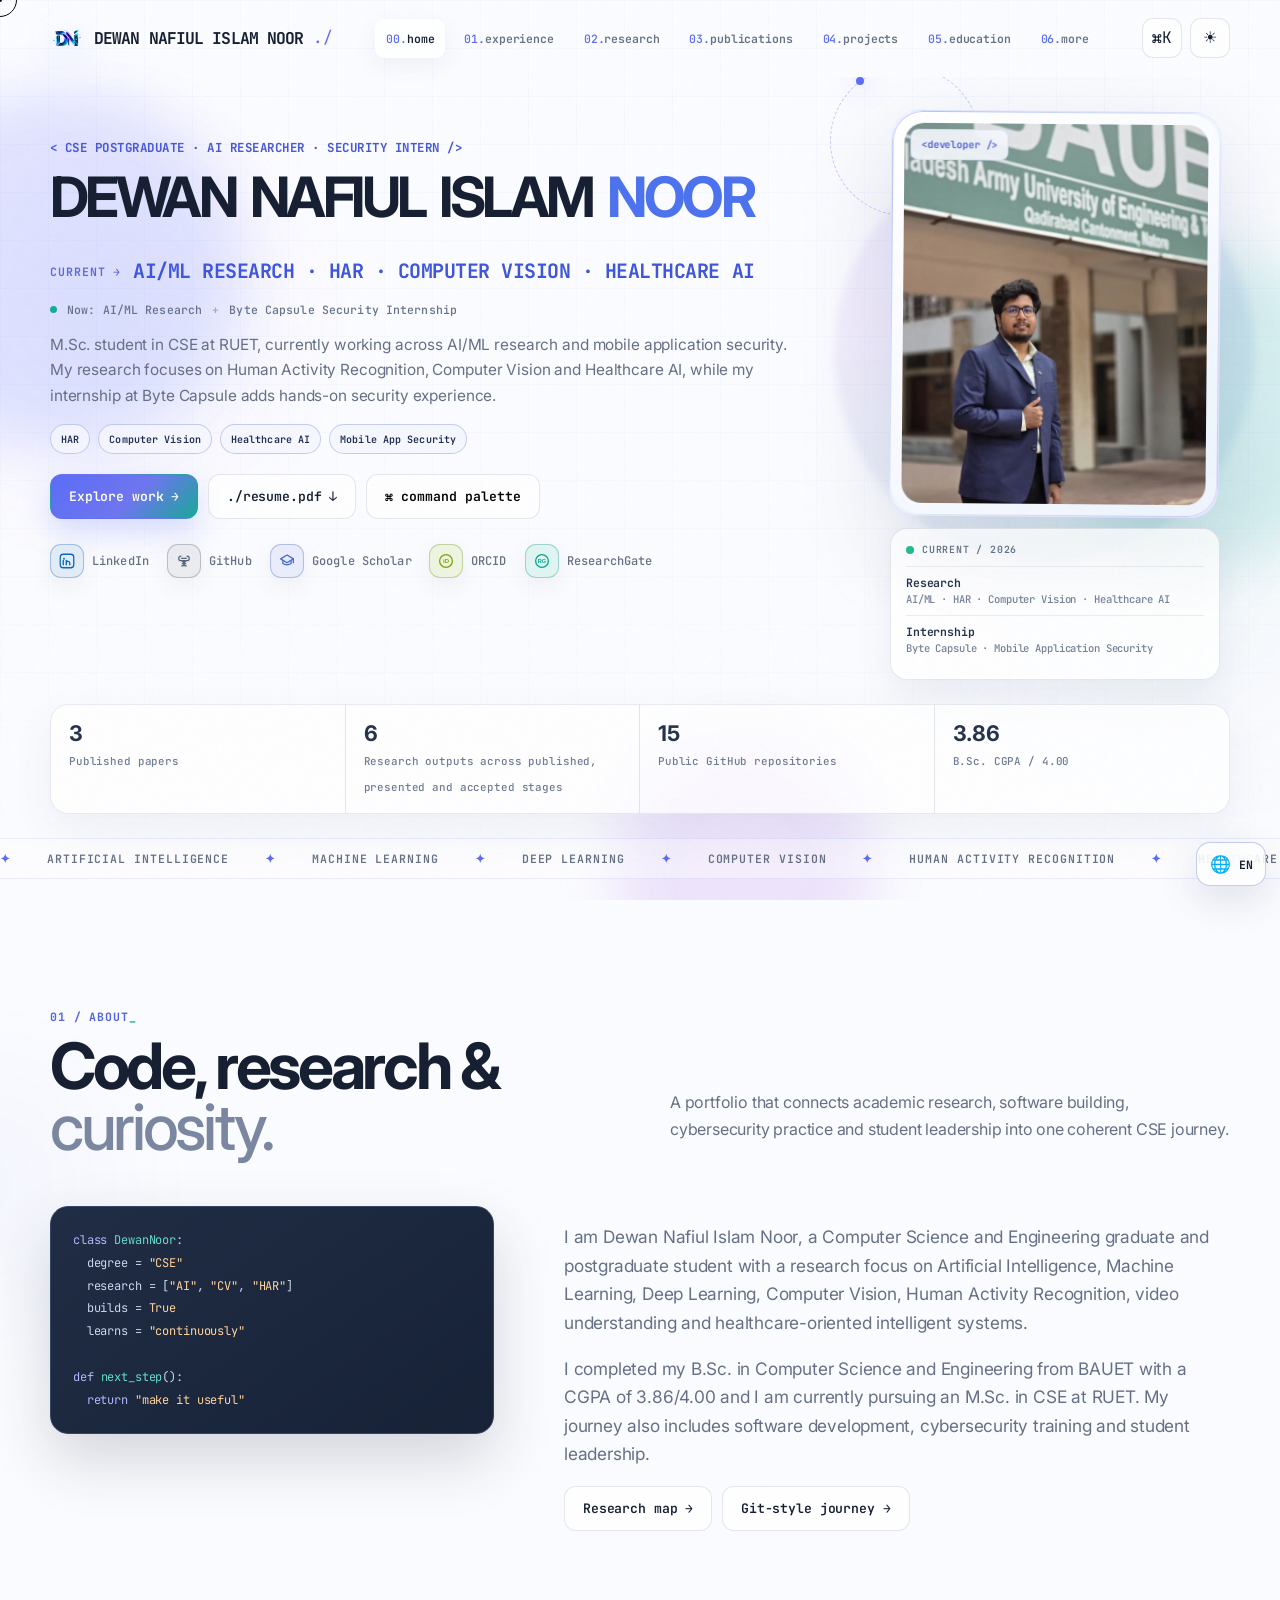
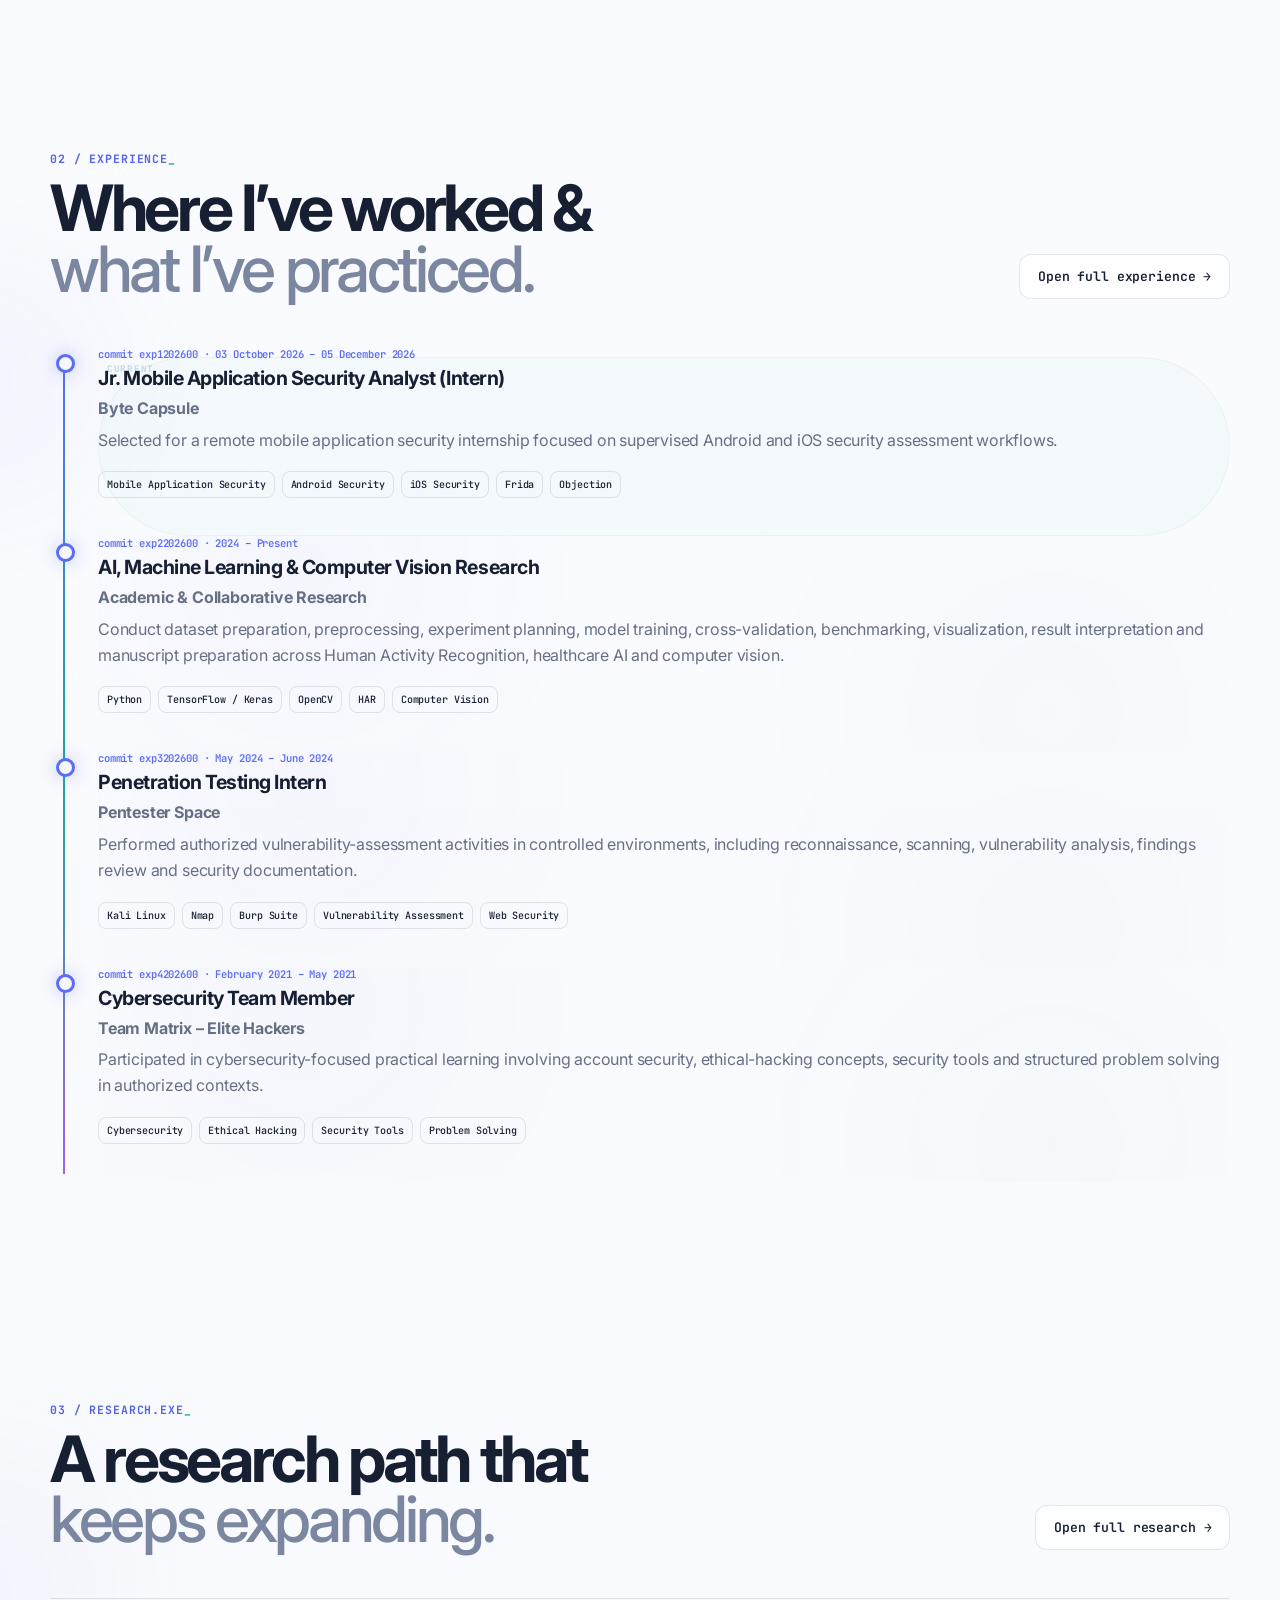
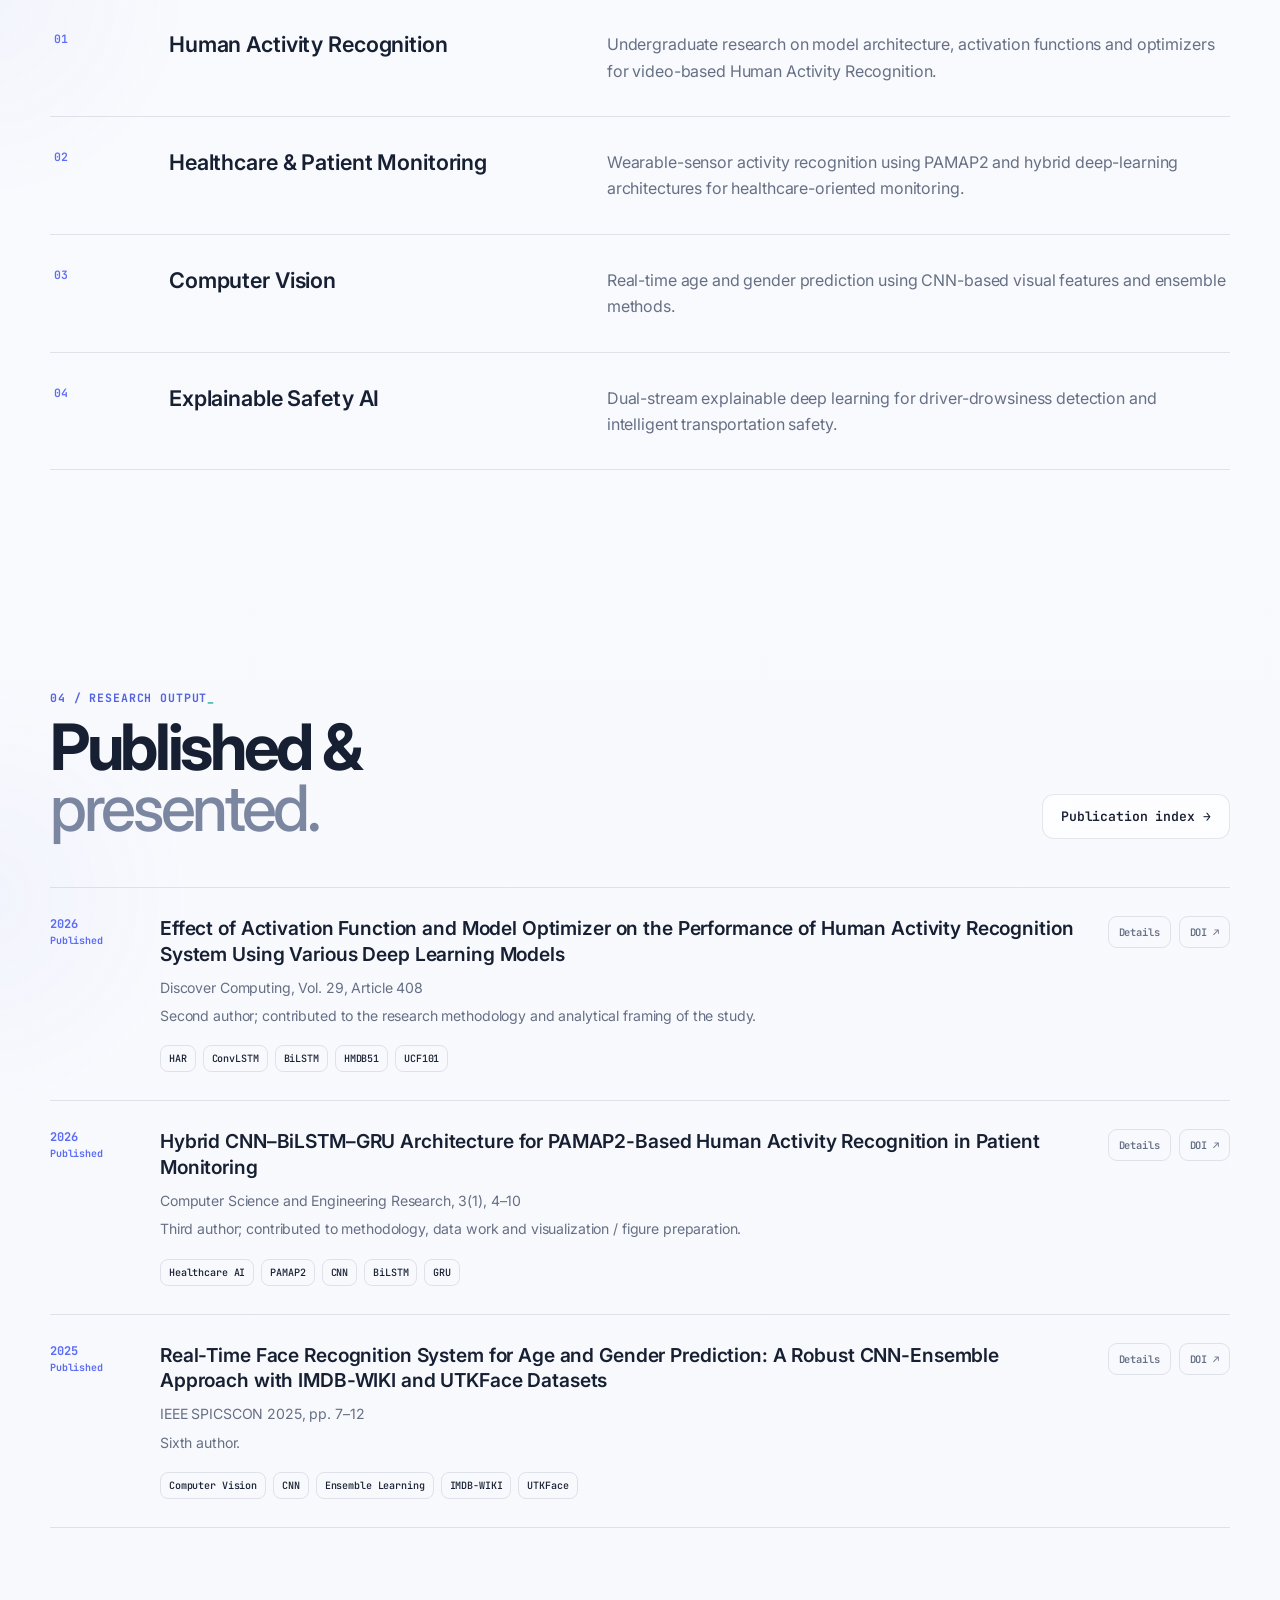
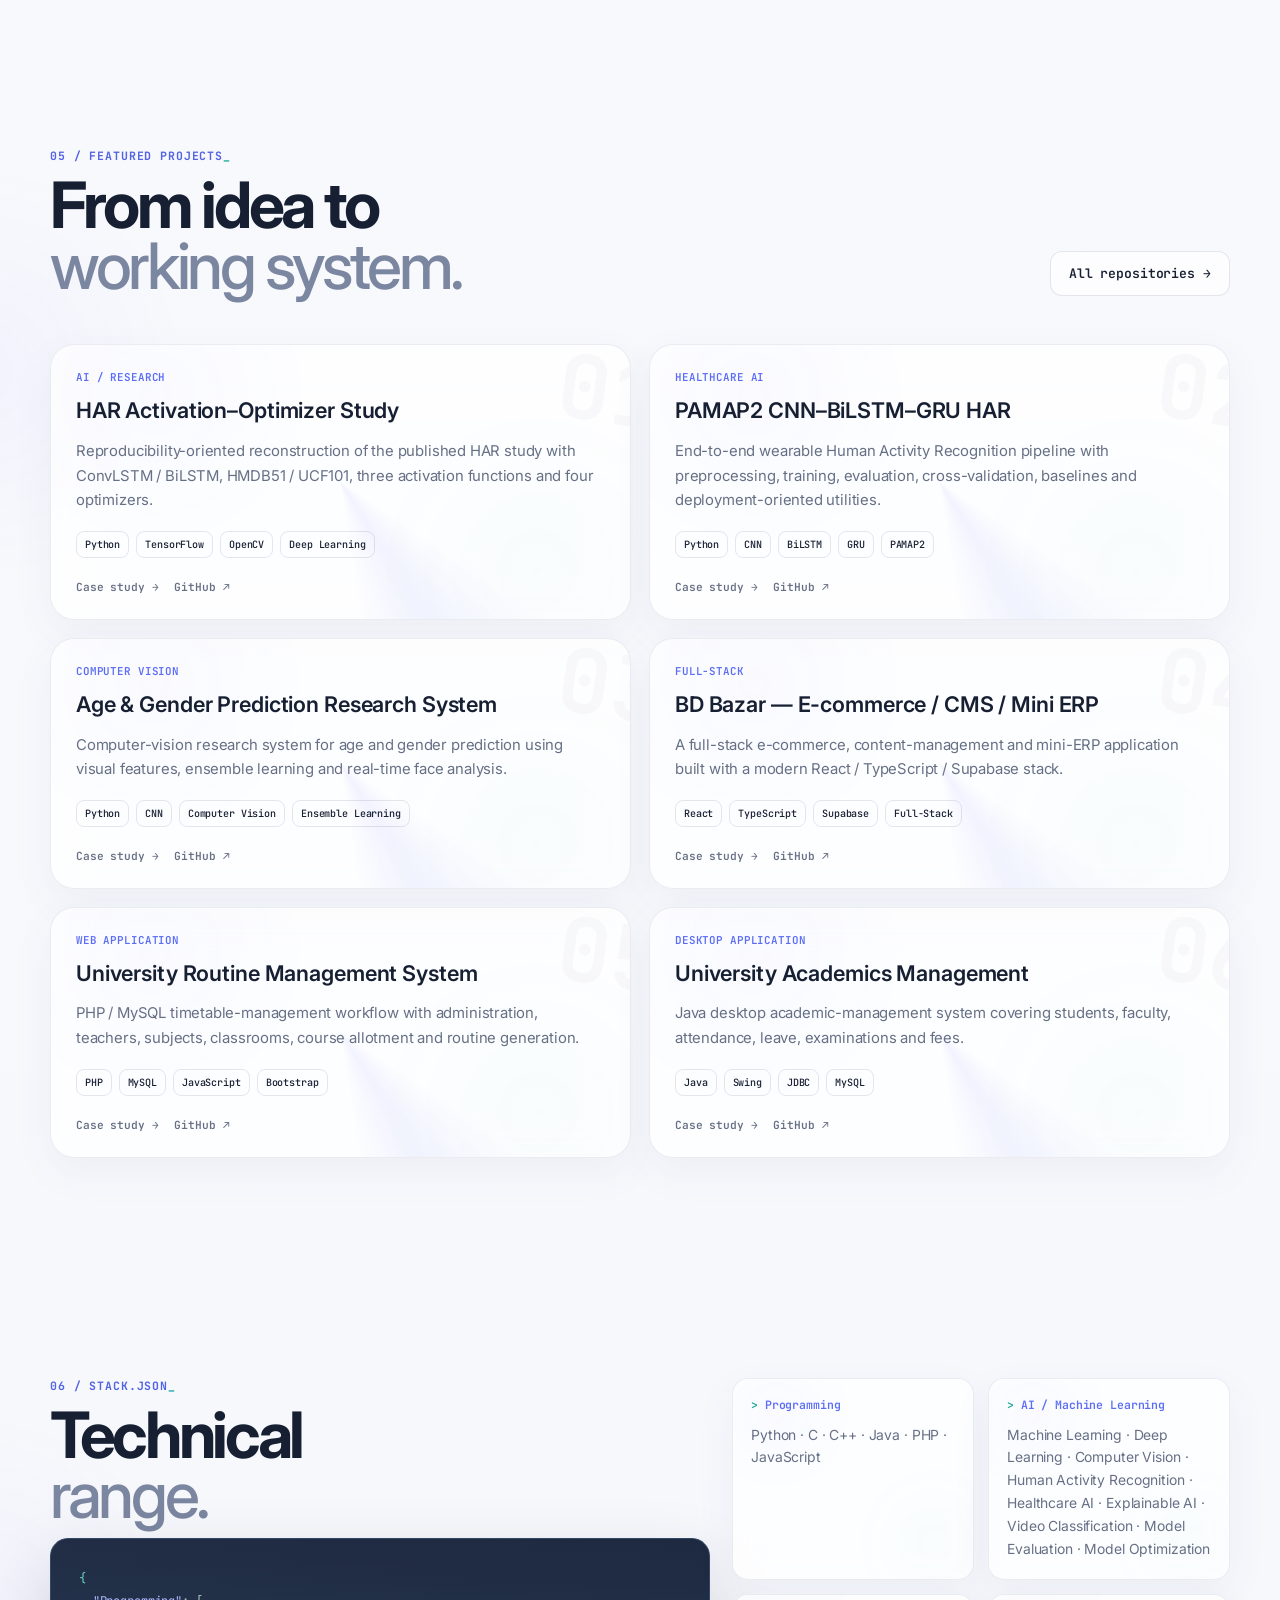
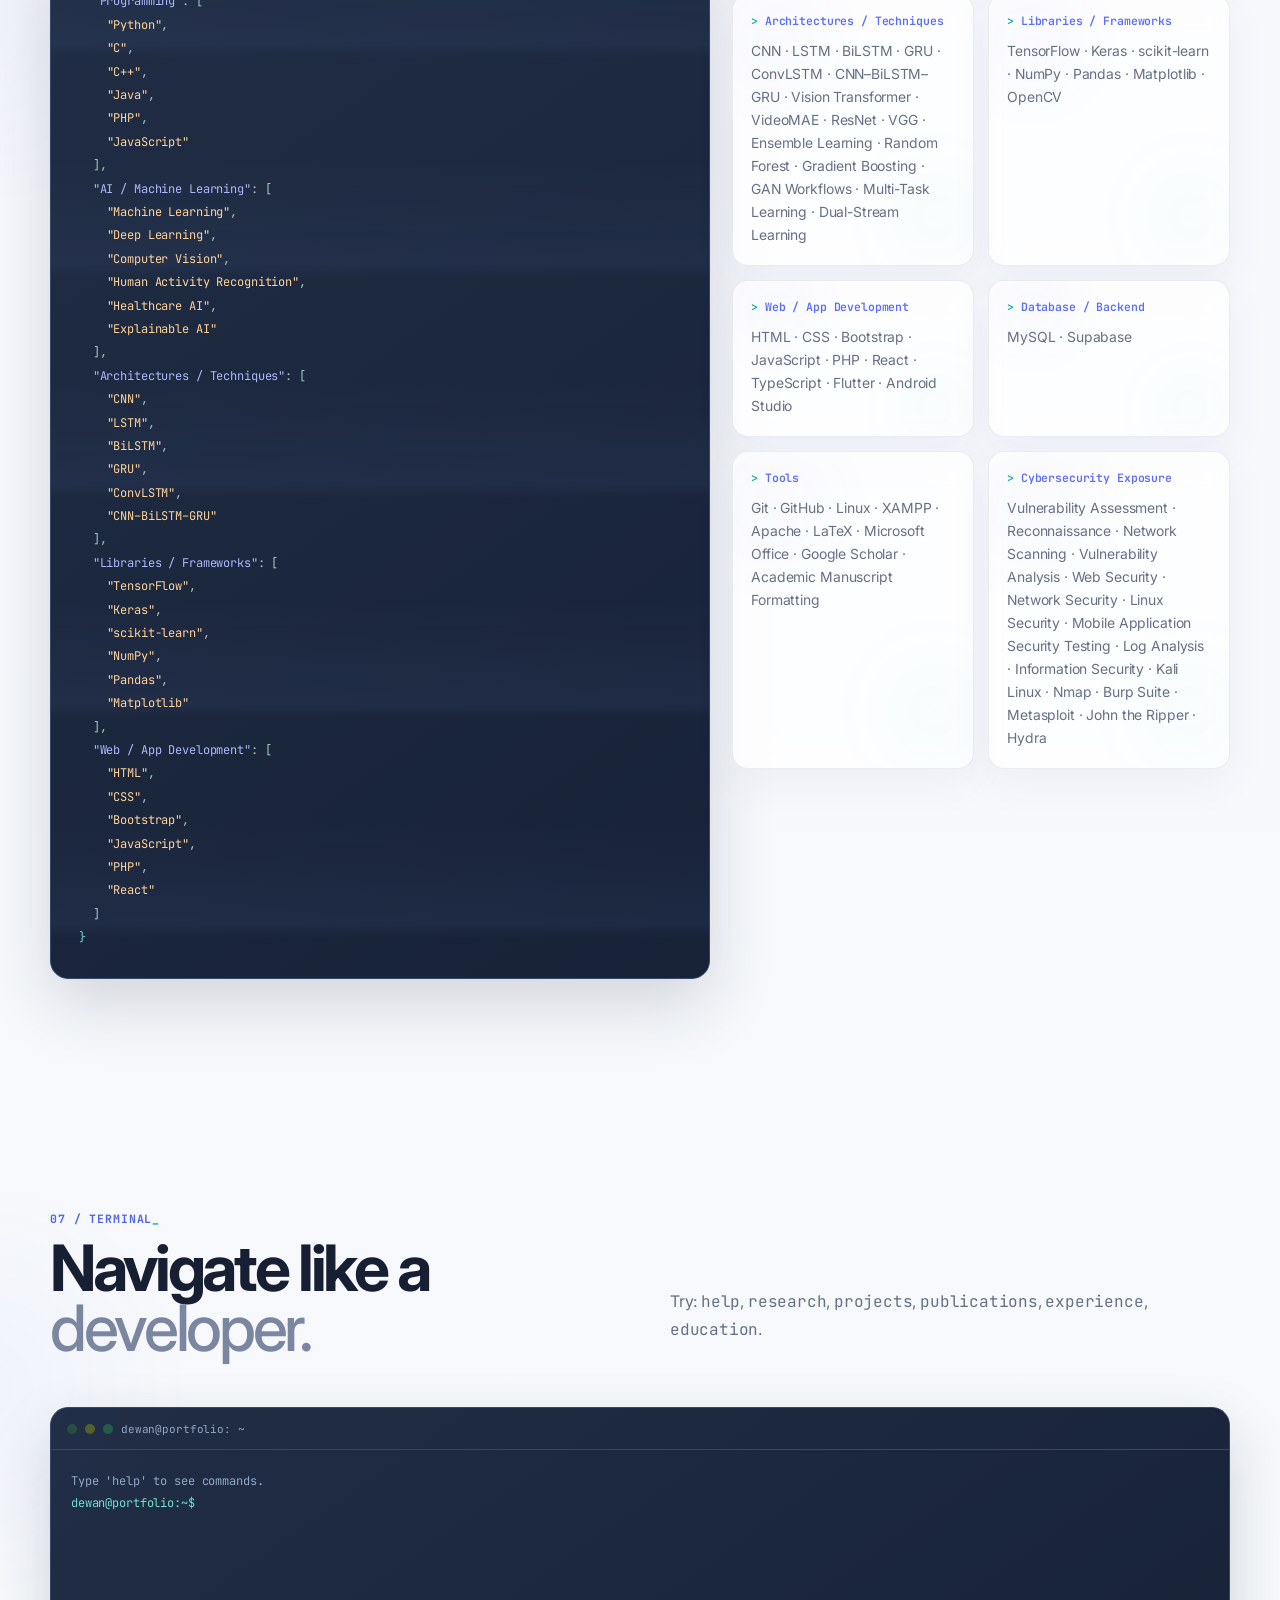
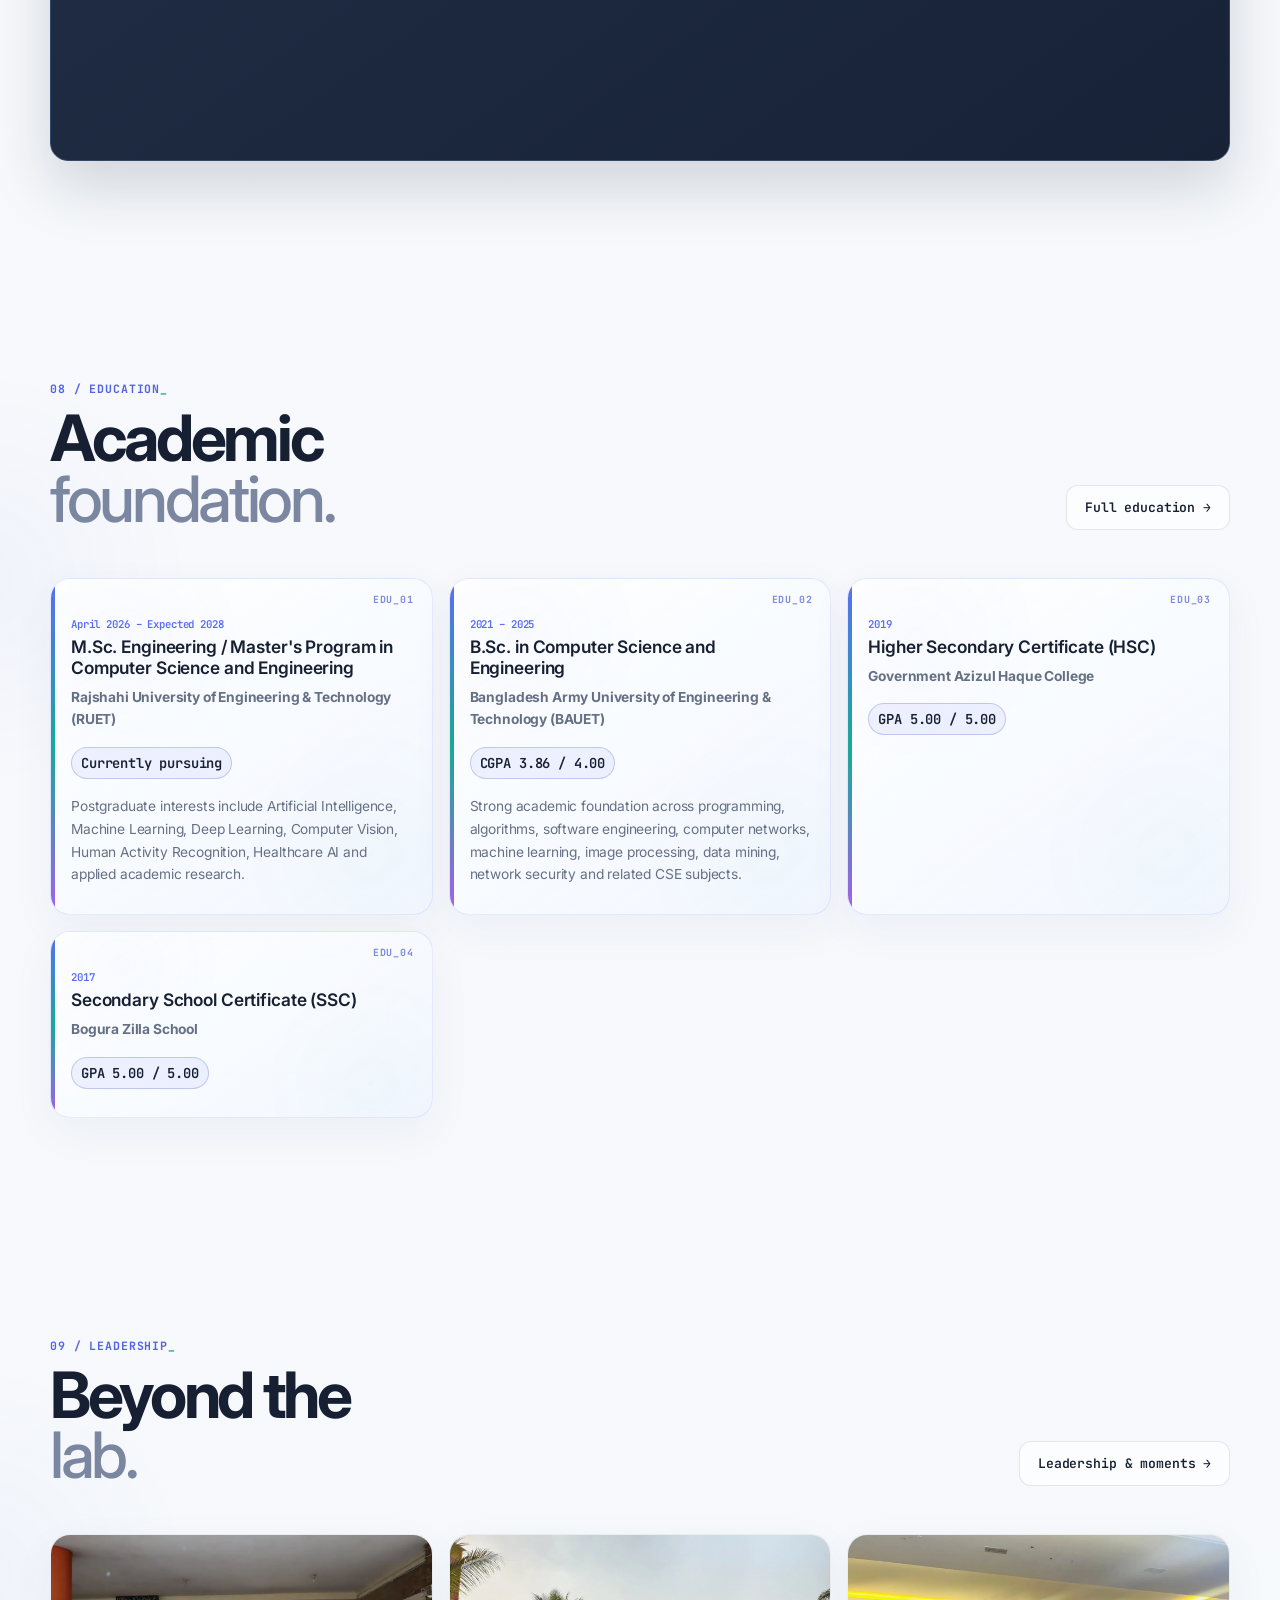
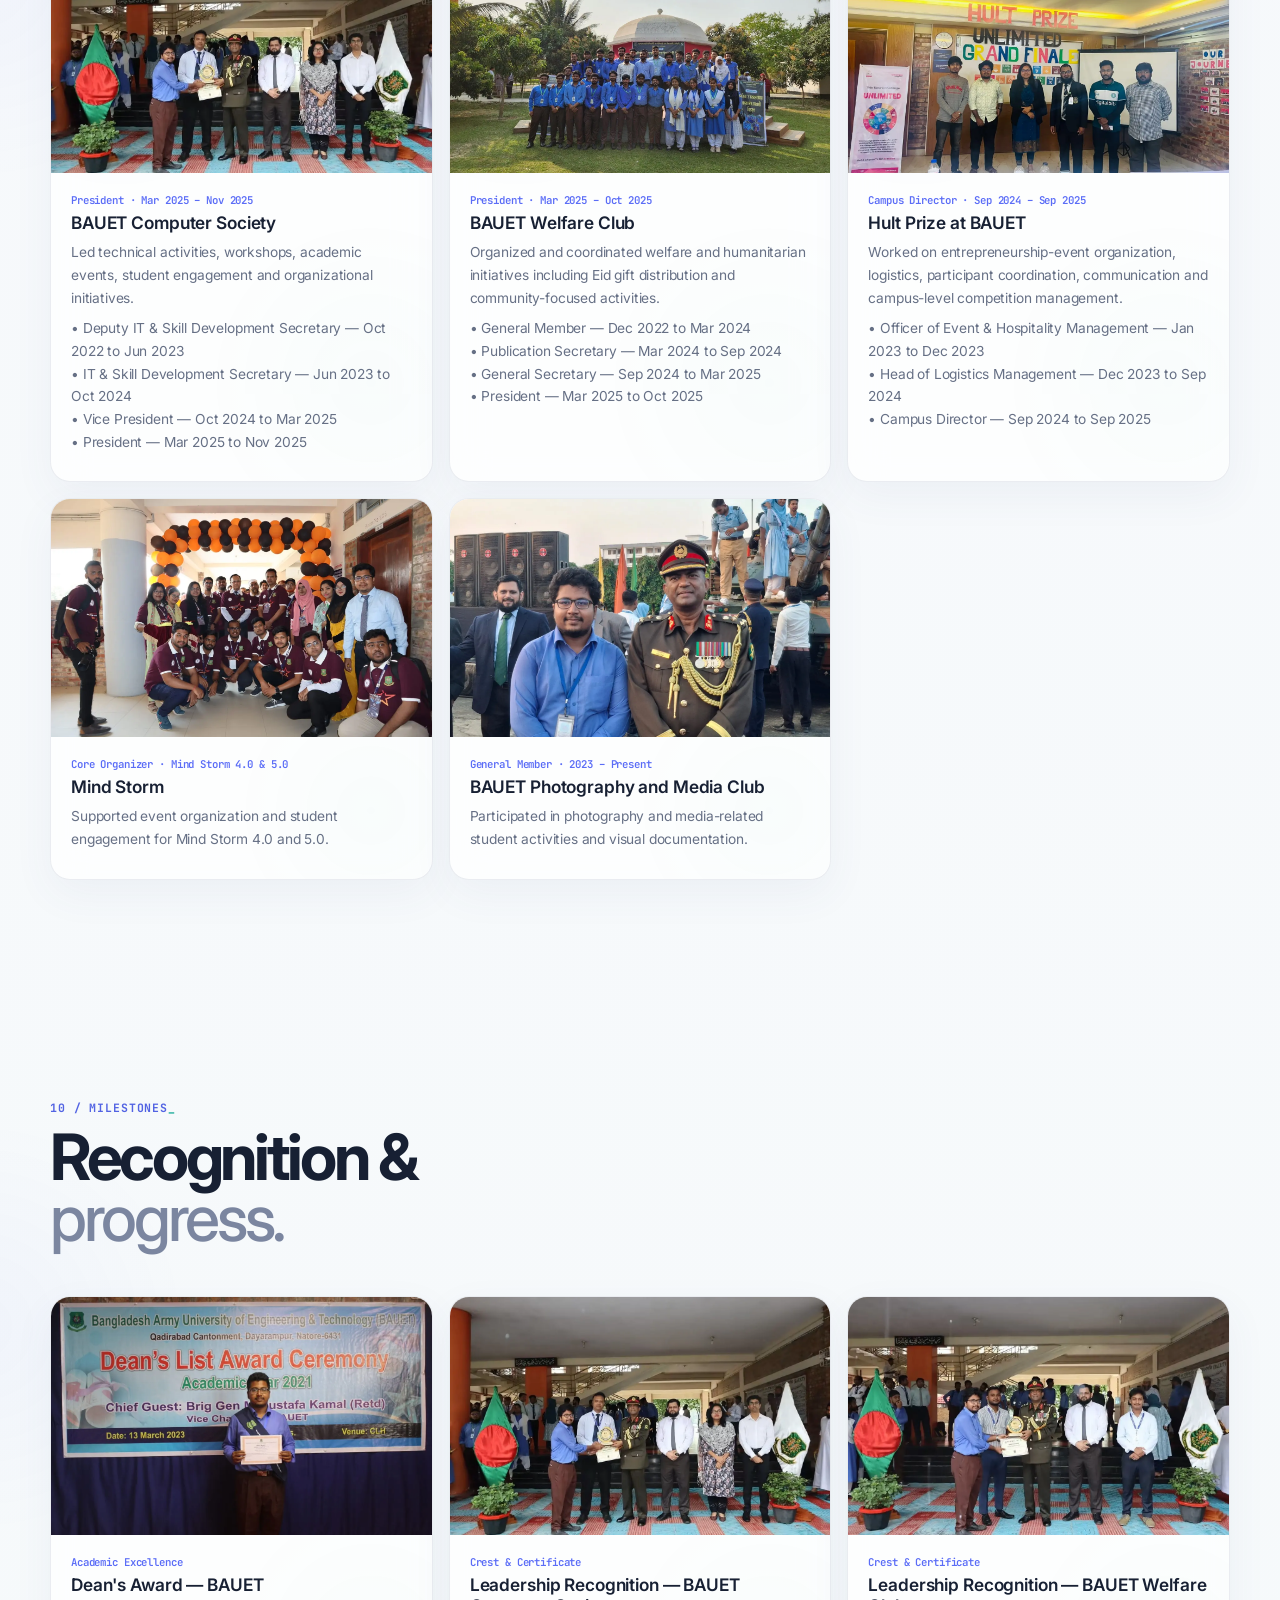
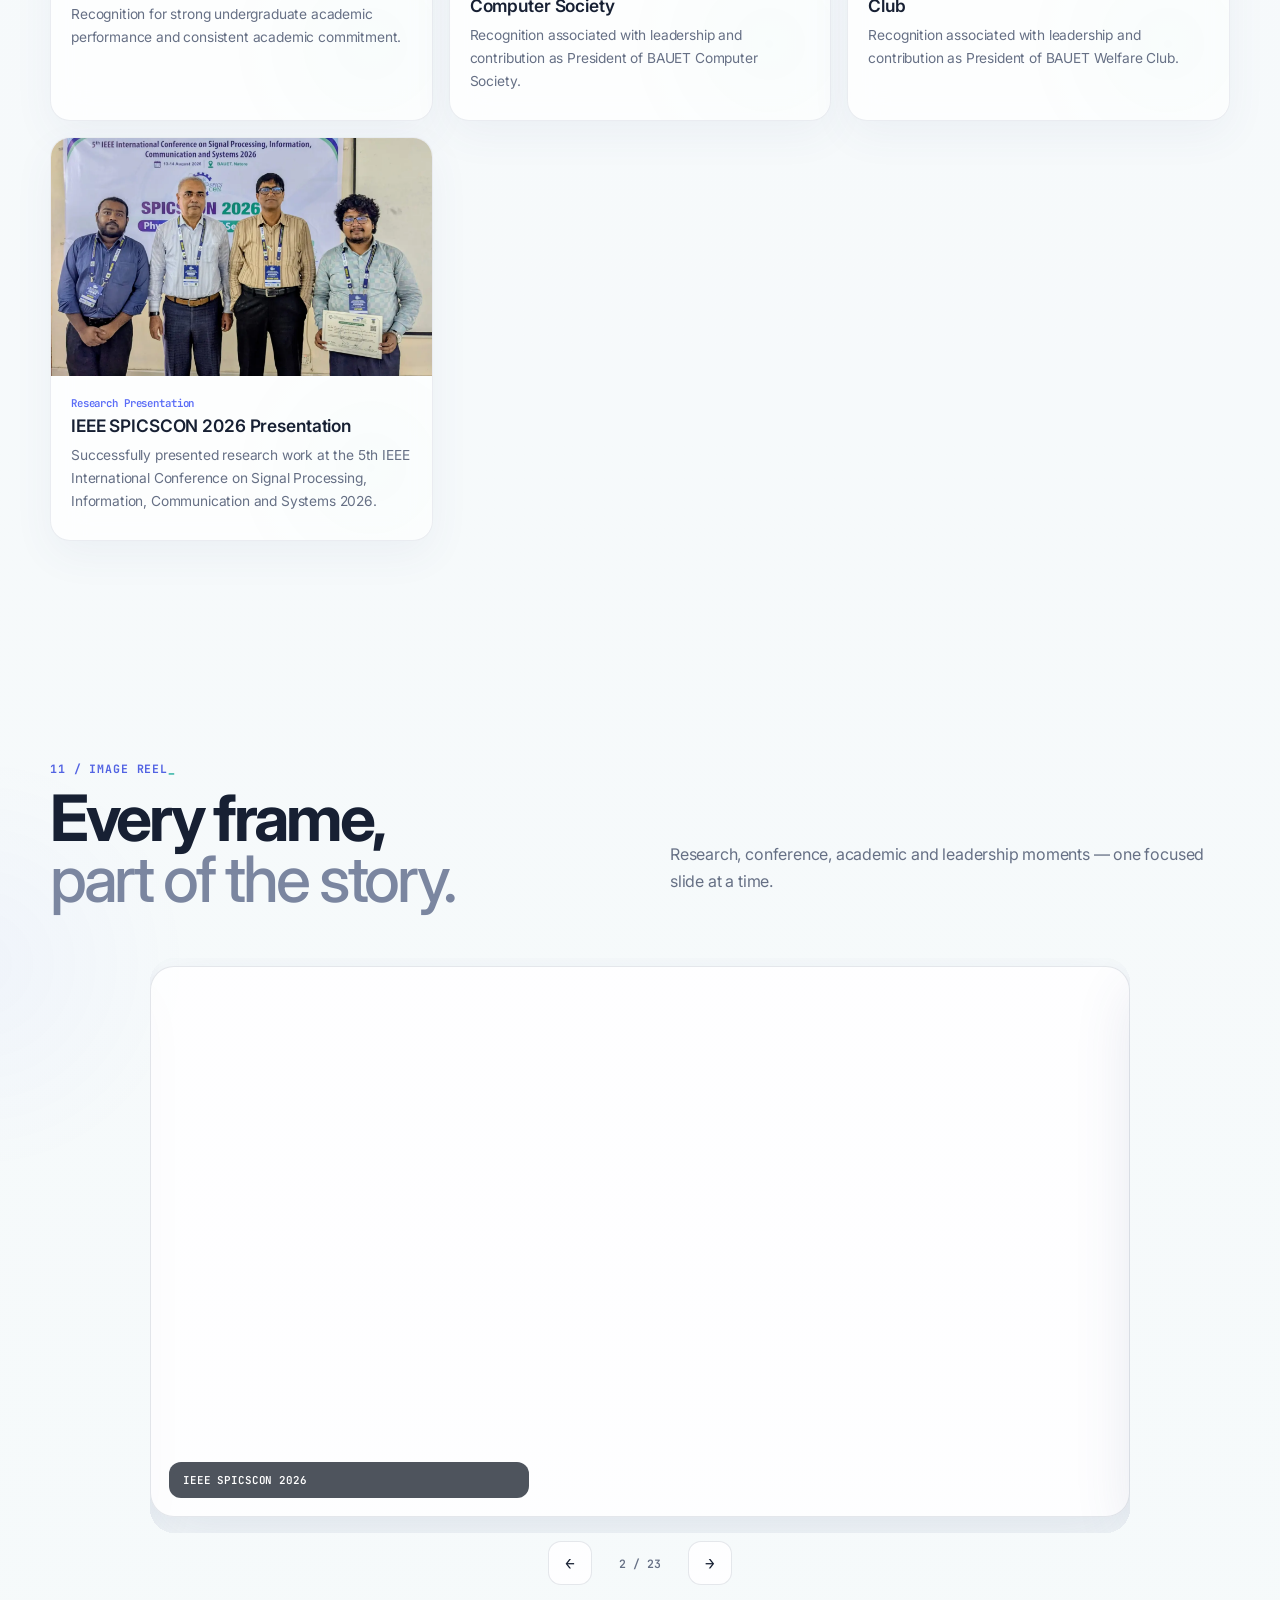
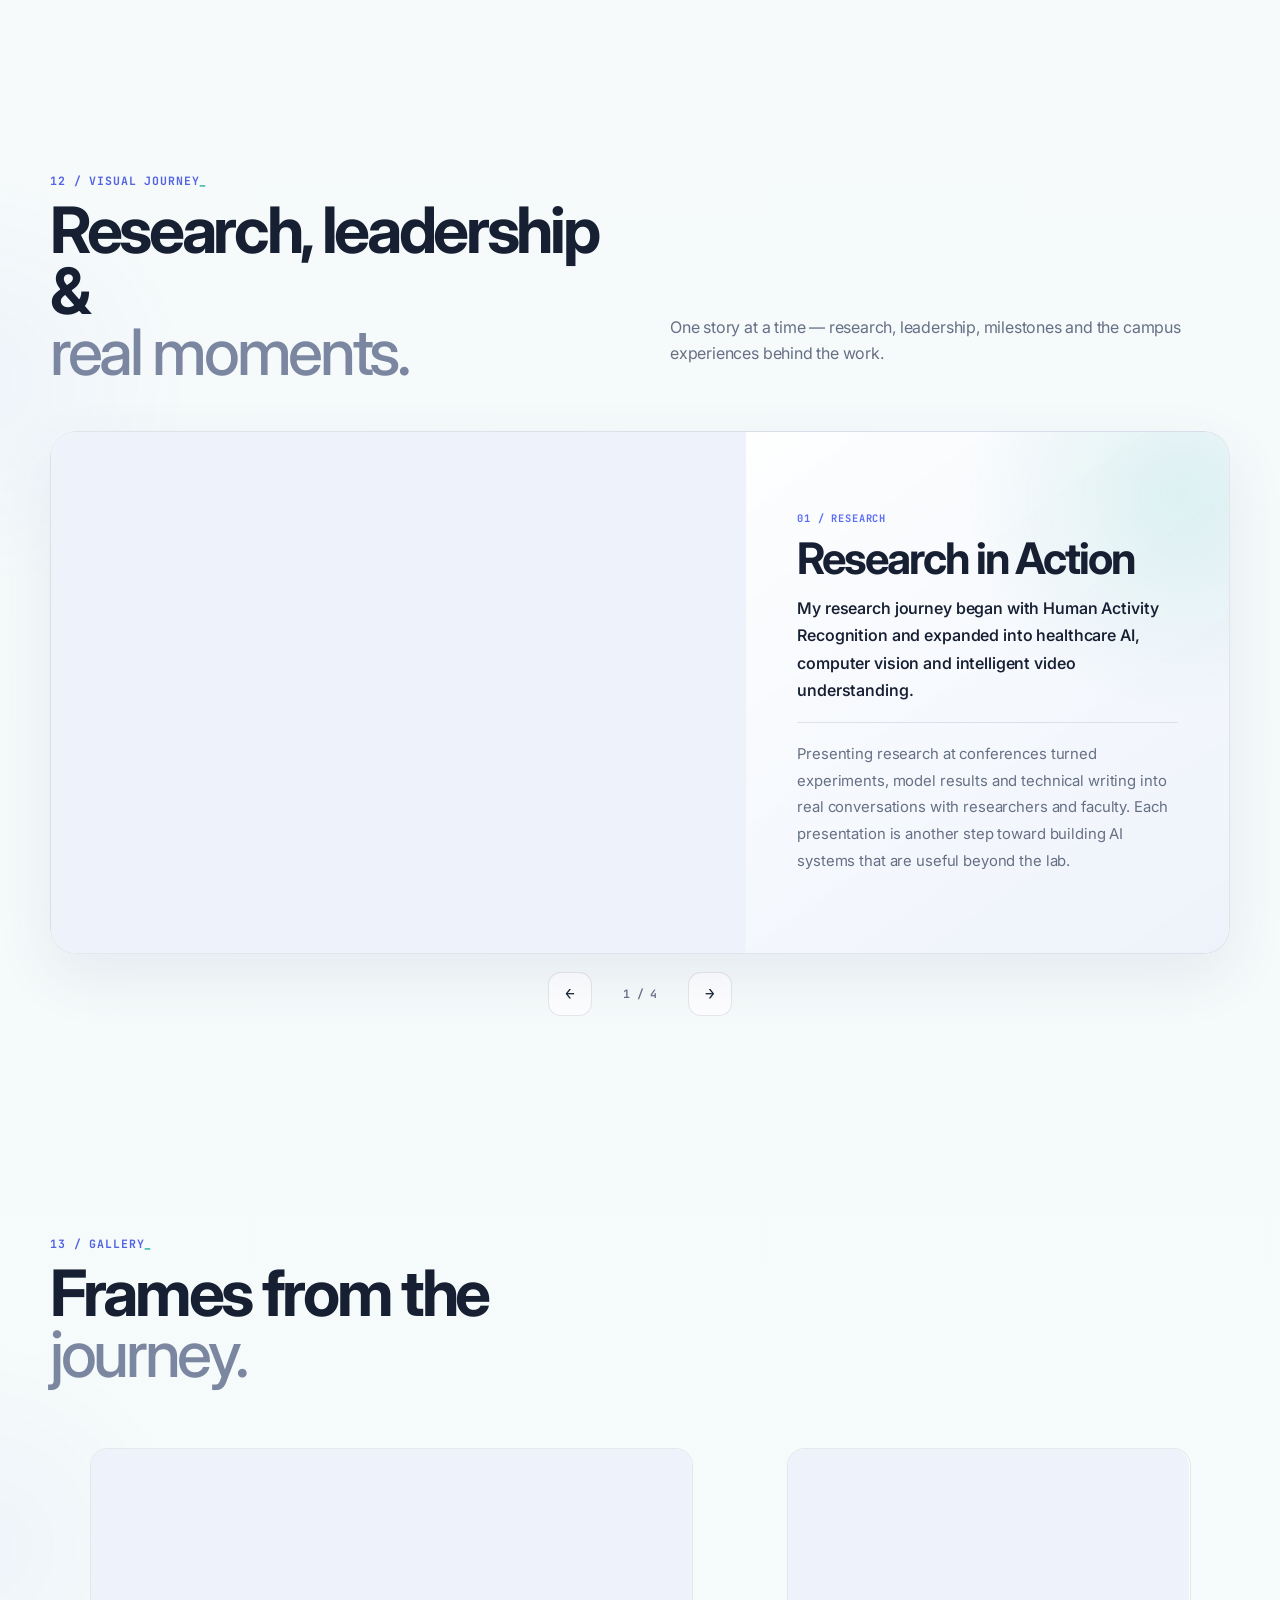
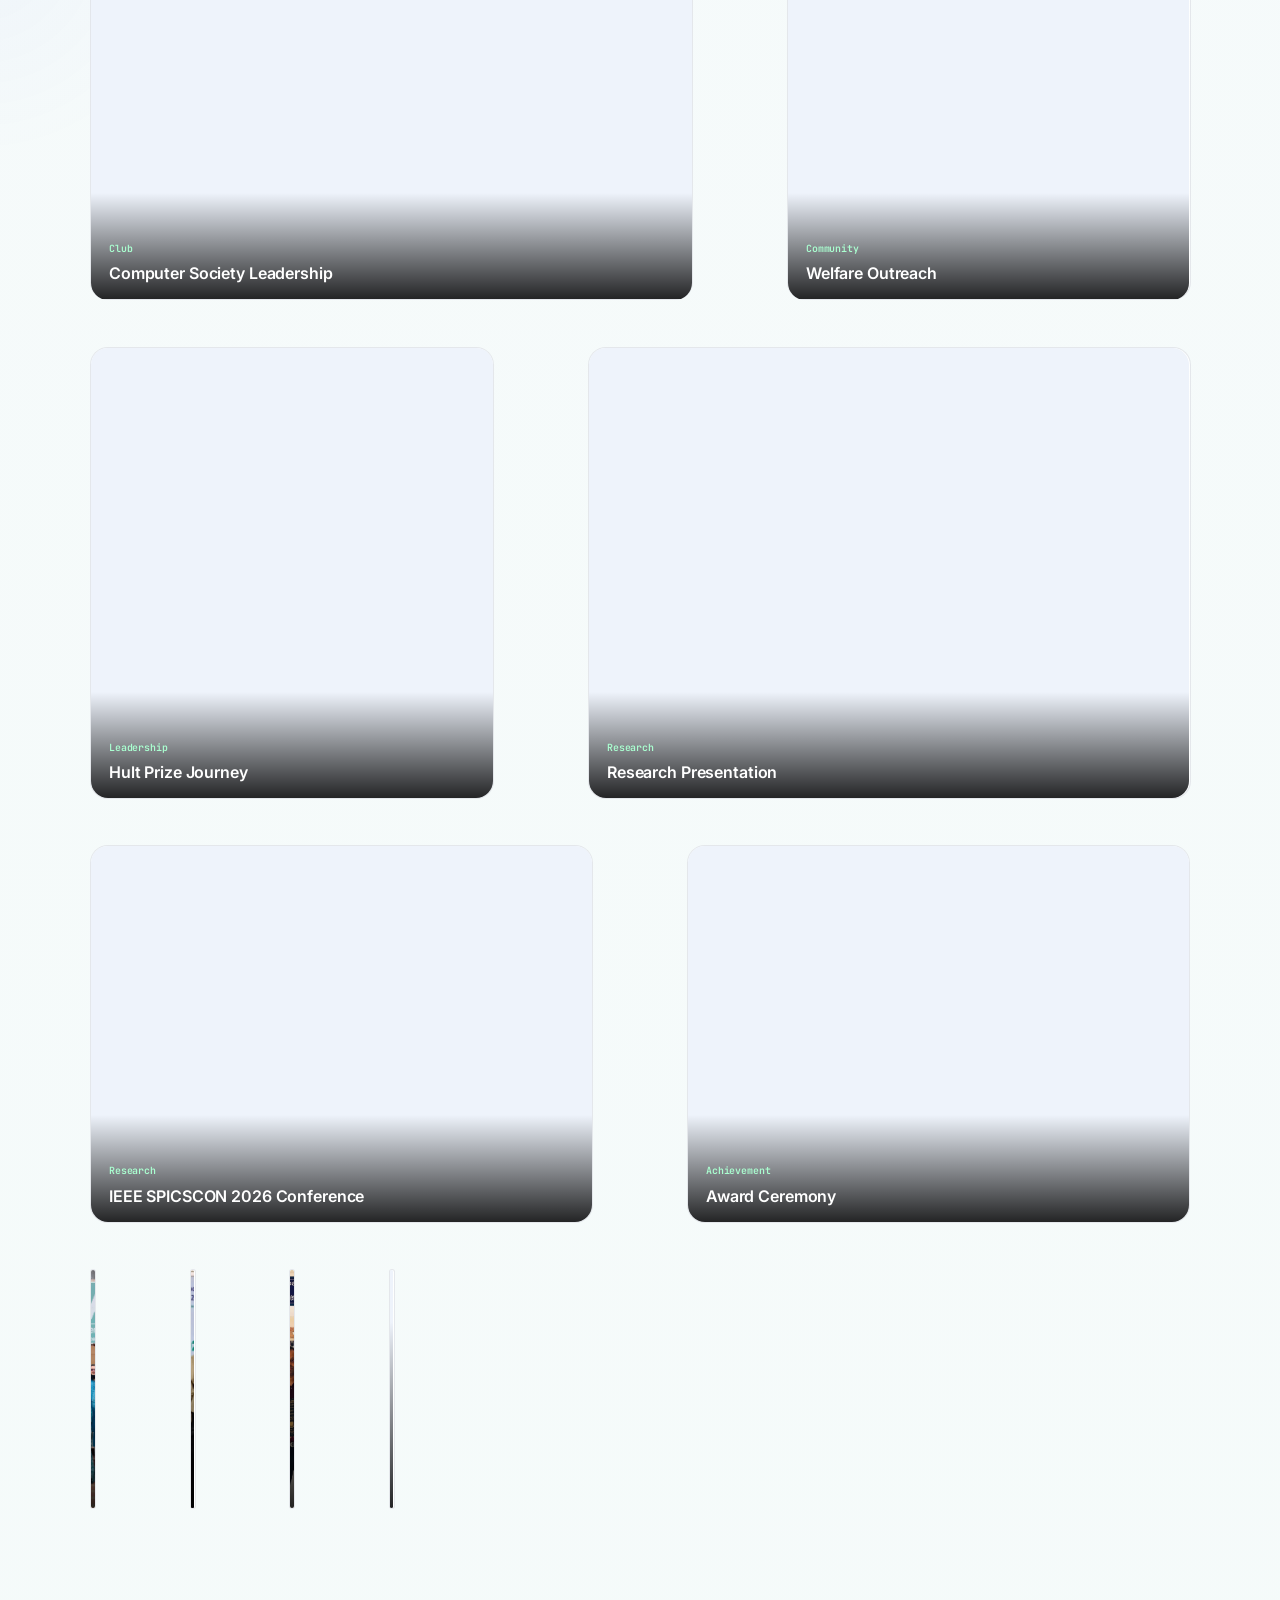
==== index.html @ 8acaa56d "Refresh unified scroll animation cache (index.html)" ====
<!DOCTYPE html>

<html data-theme="light" lang="en"><head><meta charset="utf-8"/><meta content="width=device-width,initial-scale=1,viewport-fit=cover" name="viewport"/><meta content="#f7f8fc" name="theme-color"/><meta content="light dark" name="color-scheme"/><title>Dewan Nafiul Islam Noor — AI/ML Researcher &amp; Mobile Security Intern</title><meta content="Portfolio of Dewan Nafiul Islam Noor — CSE postgraduate at RUET working in AI/ML research, Human Activity Recognition, Computer Vision, Healthcare AI and mobile application security." name="description"/><meta content="Dewan Nafiul Islam Noor — AI/ML Researcher &amp; Mobile Security Intern" property="og:title"/><meta content="CSE postgraduate at RUET working in AI/ML research, Human Activity Recognition, Computer Vision, Healthcare AI and mobile application security." property="og:description"/><meta content="https://dewannoor28.github.io/assets/images/og-card.jpg" property="og:image"/><link rel="icon" type="image/png" sizes="32x32" href="assets/images/favicon-32x32.png"/><link rel="icon" type="image/png" sizes="16x16" href="assets/images/favicon-16x16.png"/><link rel="apple-touch-icon" sizes="180x180" href="assets/images/apple-touch-icon.png"/><link rel="manifest" href="site.webmanifest"/><link rel="shortcut icon" href="favicon.ico"/><link rel="preload" as="image" href="assets/images/logo-mark.webp" fetchpriority="high"/><link rel="preload" as="image" href="assets/images/profile-main.webp" fetchpriority="high"/><link rel="preconnect" href="https://fonts.googleapis.com"/><link rel="preconnect" href="https://fonts.gstatic.com" crossorigin/><link href="https://fonts.googleapis.com/css2?family=Inter:wght@400;500;600;700;800&family=JetBrains+Mono:wght@400;500;600&display=swap" rel="stylesheet"/><link href="styles.css?v=38" rel="stylesheet"/><link rel="canonical" href="https://dewannoor28.github.io/"/><meta property="og:type" content="website"/><meta property="og:url" content="https://dewannoor28.github.io/"/><meta name="twitter:card" content="summary_large_image"/><meta name="twitter:title" content="Dewan Nafiul Islam Noor — AI/ML Researcher &amp; Mobile Security Intern"/><meta name="twitter:description" content="Portfolio of Dewan Nafiul Islam Noor — CSE postgraduate at RUET working in AI/ML research, Human Activity Recognition, Computer Vision, Healthcare AI and mobile application security."/><meta name="twitter:image" content="https://dewannoor28.github.io/assets/images/og-card.jpg"/></head><body data-page="home">
<div class="progress"></div><div class="bg-grid"></div><div class="ambient-orbs" aria-hidden="true"><i></i><i></i><i></i></div><div class="noise"></div>
<div class="cursor"></div><div class="cursor-dot"></div>
<header class="site-header"><div class="container nav">
<a class="brand notranslate" translate="no" href="index.html" aria-label="Dewan Nafiul Islam Noor home"><img class="brand-mark" src="assets/images/logo-mark.webp" alt="DNI logo" width="34" height="34"/><span class="brand-text">DEWAN NAFIUL ISLAM NOOR</span><span class="brand-accent">./</span></a>
<nav aria-label="Primary" class="nav-links">
<a data-nav="home" href="index.html"><b>00.</b>home</a><a data-nav="experience" href="experience.html"><b>01.</b>experience</a><a data-nav="research" href="research.html"><b>02.</b>research</a><a data-nav="publications" href="publications.html"><b>03.</b>publications</a><a data-nav="projects" href="projects.html"><b>04.</b>projects</a><a data-nav="education" href="education.html"><b>05.</b>education</a><a data-nav="achievements" href="achievements.html"><b>06.</b>more</a>
</nav>
<div class="nav-actions"><button aria-label="Open command palette" class="icon-btn" id="command-open" title="Command palette (Ctrl/Cmd + K)">⌘K</button><button aria-label="Toggle theme" class="icon-btn" id="theme-toggle">☾</button><button aria-label="Menu" class="menu-btn" id="menu-toggle">≡</button></div>
<nav class="mobile-nav" id="mobile-nav"><a href="index.html">Home</a><a href="experience.html">Experience</a><a href="research.html">Research</a><a href="publications.html">Publications</a><a href="projects.html">Projects</a><a href="education.html">Education</a><a href="achievements.html">Achievements</a></nav>
</div></header>
<main>
<section class="hero"><div class="container hero-grid"><div class="reveal"><div class="eyebrow">&lt; CSE postgraduate · AI researcher · security intern /&gt;</div><h1 id="hero-name" class="kinetic-name notranslate" translate="no" aria-label="Dewan Nafiul Islam Noor"><span class="name-word typed-name-word">DEWAN</span> <span class="name-word typed-name-word">NAFIUL</span><br class="mobile-name-break"> <span class="name-word typed-name-word">ISLAM</span> <span class="name-word accent-word typed-name-word typed-name-accent">NOOR</span></h1><div class="kinetic-status" aria-live="polite"><span class="kinetic-prompt">CURRENT →</span><div id="kinetic-phrase" class="kinetic-phrase">AI/ML RESEARCH · BYTE CAPSULE SECURITY INTERNSHIP</div></div><div class="now-line"><span class="now-dot"></span><span>Now: AI/ML Research</span><i>+</i><span>Byte Capsule Security Internship</span></div><p class="hero-intro" id="hero-intro">M.Sc. student in CSE at RUET, currently working across AI/ML research and mobile application security. My research focuses on Human Activity Recognition, Computer Vision and Healthcare AI, while my internship at Byte Capsule adds hands-on security experience.</p><div class="hero-focus-row" aria-label="Current focus"><span>HAR</span><span>Computer Vision</span><span>Healthcare AI</span><span>Mobile App Security</span></div><div class="actions"><a class="btn primary" href="projects.html">Explore work →</a><a class="btn ghost" download="" href="#" id="cv-button">./resume.pdf ↓</a><button class="btn ghost" data-command-open="">⌘ command palette</button></div><div class="hero-social" id="hero-social"></div></div>
<div class="hero-visual hero-reveal"><div class="orbit"></div><div class="portrait-card"><img alt="Dewan Nafiul Islam Noor" id="profile-image" src="assets/images/profile-main.webp" width="750" height="1000" decoding="async" fetchpriority="high"/></div><div class="hero-now-card" aria-label="Current work"><div class="hero-now-head"><span class="live-dot"></span><span>CURRENT / 2026</span></div><div class="hero-now-item"><b>Research</b><span>AI/ML · HAR · Computer Vision · Healthcare AI</span></div><div class="hero-now-item"><b>Internship</b><span>Byte Capsule · Mobile Application Security</span></div></div></div></div><div class="container metric-row reveal" id="hero-metrics"><div class="metric"><strong data-count="3">3</strong><span>Published papers</span></div><div class="metric"><strong data-count="6">6</strong><span>Research outputs</span></div><div class="metric"><strong data-count="15">15</strong><span>Public GitHub repositories</span></div><div class="metric"><strong data-count="3.86">3.86</strong><span>B.Sc. CGPA / 4.00</span></div></div><div class="marquee"><div class="marquee-track" id="marquee-track"></div></div></section>
<section class="section" id="about"><div class="container"><div class="section-head reveal"><div><div class="section-tag">01 / ABOUT</div><h2 class="section-title">Code, research &amp;<br/><em>curiosity.</em></h2></div><p class="section-lead">A portfolio that connects academic research, software building, cybersecurity practice and student leadership into one coherent CSE journey.</p></div><div class="about-grid"><div class="about-code reveal"><span class="blue">class</span> <span class="green">DewanNoor</span>:<br/>  degree = <span class="orange">"CSE"</span><br/>  research = [<span class="orange">"AI"</span>, <span class="orange">"CV"</span>, <span class="orange">"HAR"</span>]<br/>  builds = <span class="orange">True</span><br/>  learns = <span class="orange">"continuously"</span><br/><br/><span class="blue">def</span> <span class="green">next_step</span>():<br/>  <span class="blue">return</span> <span class="orange">"make it useful"</span></div><div class="about-prose reveal"><p>I am Dewan Nafiul Islam Noor, a Computer Science and Engineering graduate and postgraduate student with a research focus on Artificial Intelligence, Machine Learning, Deep Learning, Computer Vision, Human Activity Recognition, video understanding and healthcare-oriented intelligent systems.</p><p>I completed my B.Sc. in Computer Science and Engineering from BAUET with a CGPA of 3.86/4.00 and I am currently pursuing an M.Sc. in CSE at RUET. My journey also includes software development, cybersecurity training and student leadership.</p><div class="actions"><a class="btn ghost" href="research.html">Research map →</a><a class="btn ghost" href="experience.html">Git-style journey →</a></div></div></div></div></section>
<section class="section home-experience-section" id="experience-preview"><div class="container"><div class="section-head reveal"><div><div class="section-tag">02 / EXPERIENCE</div><h2 class="section-title">Where I’ve worked &amp;<br/><em>what I’ve practiced.</em></h2></div><a class="btn ghost" href="experience.html">Open full experience →</a></div><div class="git-timeline reveal" id="home-experience-timeline"><article class="git-item"><div class="hash">commit exp12026 · 03 October 2026 – 05 December 2026</div><h3>Jr. Mobile Application Security Analyst (Intern)</h3><p><b>Byte Capsule</b></p><p>Selected for a remote mobile application security internship focused on supervised Android and iOS security assessment workflows.</p><div class="stack"><span>Mobile Application Security</span><span>Android Security</span><span>iOS Security</span><span>Frida</span><span>Burp Suite</span></div></article><article class="git-item"><div class="hash">commit exp22026 · 2024 – Present</div><h3>AI, Machine Learning &amp; Computer Vision Research</h3><p><b>Academic &amp; Collaborative Research</b></p><p>Conduct dataset preparation, preprocessing, experiment planning, model training, benchmarking, visualization and manuscript preparation across Human Activity Recognition, healthcare AI and computer vision.</p><div class="stack"><span>Python</span><span>TensorFlow / Keras</span><span>OpenCV</span><span>HAR</span><span>Computer Vision</span></div></article><article class="git-item"><div class="hash">commit exp32026 · May 2024 – June 2024</div><h3>Penetration Testing Intern</h3><p><b>Pentester Space</b></p><p>Performed authorized vulnerability-assessment activities in controlled environments, including reconnaissance, scanning, vulnerability analysis and security documentation.</p><div class="stack"><span>Kali Linux</span><span>Nmap</span><span>Burp Suite</span><span>Vulnerability Assessment</span><span>Web Security</span></div></article><article class="git-item"><div class="hash">commit exp42026 · February 2021 – May 2021</div><h3>Cybersecurity Team Member</h3><p><b>Team Matrix – Elite Hackers</b></p><p>Participated in cybersecurity-focused practical learning involving account security, ethical-hacking concepts, security tools and structured problem solving in authorized contexts.</p><div class="stack"><span>Cybersecurity</span><span>Ethical Hacking</span><span>Security Tools</span><span>Problem Solving</span></div></article></div></div></section>

<section class="section"><div class="container"><div class="section-head reveal"><div><div class="section-tag">03 / RESEARCH.EXE</div><h2 class="section-title">A research path that<br/><em>keeps expanding.</em></h2></div><a class="btn ghost" href="research.html">Open full research →</a></div><div class="research-list reveal" id="research-rows"><article class="research-row"><div class="num">01</div><h3>Human Activity Recognition</h3><p>Undergraduate research on model architecture, activation functions and optimizers for video-based Human Activity Recognition.</p></article><article class="research-row"><div class="num">02</div><h3>Healthcare &amp; Patient Monitoring</h3><p>Wearable-sensor activity recognition using PAMAP2 and hybrid deep-learning architectures for healthcare-oriented monitoring.</p></article><article class="research-row"><div class="num">03</div><h3>Computer Vision</h3><p>Real-time age and gender prediction using CNN-based visual features and ensemble methods.</p></article><article class="research-row"><div class="num">04</div><h3>Explainable Safety AI</h3><p>Dual-stream explainable deep learning for driver-drowsiness detection and intelligent transportation safety.</p></article></div></div></section>
<section class="section"><div class="container"><div class="section-head reveal"><div><div class="section-tag">04 / RESEARCH OUTPUT</div><h2 class="section-title">Published &amp;<br/><em>presented.</em></h2></div><a class="btn ghost" href="publications.html">Publication index →</a></div><div class="reveal" id="publication-list"><article class="publication"><div class="year">2026<br><small>Published</small></div><div><h3>Effect of Activation Function and Model Optimizer on the Performance of Human Activity Recognition System Using Various Deep Learning Models</h3><p>Discover Computing, Vol. 29, Article 408</p><p>Second author; contributed to the research methodology and analytical framing of the study.</p><div class="stack"><span>HAR</span><span>ConvLSTM</span><span>BiLSTM</span><span>HMDB51</span><span>UCF101</span></div></div><div class="pub-actions"><a class="mini-btn" href="publication.html?id=effect-of-activation-function-and-model-optimizer-on-the-performance-of-human-activity-recognition-system-using-various-deep-learning-models">Details</a><a class="mini-btn" href="https://doi.org/10.1007/s10791-026-10277-9" target="_blank" rel="noopener">DOI ↗</a></div></article><article class="publication"><div class="year">2026<br><small>Published</small></div><div><h3>Hybrid CNN–BiLSTM–GRU Architecture for PAMAP2-Based Human Activity Recognition in Patient Monitoring</h3><p>Computer Science and Engineering Research, 3(1), 4–10</p><p>Third author; contributed to methodology, data work and visualization / figure preparation.</p><div class="stack"><span>Healthcare AI</span><span>PAMAP2</span><span>CNN</span><span>BiLSTM</span><span>GRU</span></div></div><div class="pub-actions"><a class="mini-btn" href="publication.html?id=hybrid-cnn-bilstm-gru-architecture-for-pamap2-based-human-activity-recognition-in-patient-monitoring">Details</a><a class="mini-btn" href="https://doi.org/10.69517/cser.2026.03.01.0002" target="_blank" rel="noopener">DOI ↗</a></div></article><article class="publication"><div class="year">2025<br><small>Published</small></div><div><h3>Real-Time Face Recognition System for Age and Gender Prediction: A Robust CNN-Ensemble Approach with IMDB-WIKI and UTKFace Datasets</h3><p>IEEE SPICSCON 2025, pp. 7–12</p><p>Sixth author.</p><div class="stack"><span>Computer Vision</span><span>CNN</span><span>Ensemble Learning</span><span>IMDB-WIKI</span><span>UTKFace</span></div></div><div class="pub-actions"><a class="mini-btn" href="publication.html?id=real-time-face-recognition-system-for-age-and-gender-prediction-a-robust-cnn-ensemble-approach-with-imdb-wiki-and-utkface-datasets">Details</a><a class="mini-btn" href="https://doi.org/10.1109/SPICSCON69221.2025.11503931" target="_blank" rel="noopener">DOI ↗</a></div></article></div></div></section>
<section class="section"><div class="container"><div class="section-head reveal"><div><div class="section-tag">05 / FEATURED PROJECTS</div><h2 class="section-title">From idea to<br/><em>working system.</em></h2></div><a class="btn ghost" href="projects.html">All repositories →</a></div><div class="cards stagger" id="project-grid"><article class="card project-card"><span class="project-code">01</span><div class="card-kicker">AI / Research</div><h3>HAR Activation–Optimizer Study</h3><p>Reproducibility-oriented reconstruction of the published HAR study with ConvLSTM / BiLSTM, HMDB51 / UCF101, three activation functions and four optimizers.</p><div class="stack"><span>Python</span><span>TensorFlow</span><span>OpenCV</span><span>Deep Learning</span></div><div class="card-links"><a href="project.html?id=har-activation-optimizer-study">Case study →</a><a href="https://github.com/Dewannoor28/HAR-Activation-Optimizer-Study" target="_blank" rel="noopener">GitHub ↗</a></div></article><article class="card project-card"><span class="project-code">02</span><div class="card-kicker">Healthcare AI</div><h3>PAMAP2 CNN–BiLSTM–GRU HAR</h3><p>End-to-end wearable Human Activity Recognition pipeline with preprocessing, training, evaluation, cross-validation, baselines and deployment-oriented utilities.</p><div class="stack"><span>Python</span><span>CNN</span><span>BiLSTM</span><span>GRU</span><span>PAMAP2</span></div><div class="card-links"><a href="project.html?id=pamap2-cnn-bilstm-gru-har">Case study →</a><a href="https://github.com/Dewannoor28/PAMAP2-CNN-BiLSTM-GRU-HAR" target="_blank" rel="noopener">GitHub ↗</a></div></article><article class="card project-card"><span class="project-code">03</span><div class="card-kicker">Computer Vision</div><h3>Age &amp; Gender Prediction Research System</h3><p>Computer-vision research system for age and gender prediction using visual features, ensemble learning and real-time face analysis.</p><div class="stack"><span>Python</span><span>CNN</span><span>Computer Vision</span><span>Ensemble Learning</span></div><div class="card-links"><a href="project.html?id=age-gender-prediction-research-system">Case study →</a><a href="https://github.com/Dewannoor28/Software-Engineering-Information-system-design" target="_blank" rel="noopener">GitHub ↗</a></div></article><article class="card project-card"><span class="project-code">04</span><div class="card-kicker">Full-Stack</div><h3>BD Bazar — E-commerce / CMS / Mini ERP</h3><p>A full-stack e-commerce, content-management and mini-ERP application built with a modern React / TypeScript / Supabase stack.</p><div class="stack"><span>React</span><span>TypeScript</span><span>Supabase</span><span>Full-Stack</span></div><div class="card-links"><a href="project.html?id=bd-bazar-e-commerce-cms-mini-erp">Case study →</a><a href="https://github.com/Dewannoor28/Ecommerce-Site-BD-Bazar" target="_blank" rel="noopener">GitHub ↗</a></div></article><article class="card project-card"><span class="project-code">05</span><div class="card-kicker">Web Application</div><h3>University Routine Management System</h3><p>PHP / MySQL timetable-management workflow with administration, teachers, subjects, classrooms, course allotment and routine generation.</p><div class="stack"><span>PHP</span><span>MySQL</span><span>JavaScript</span><span>Bootstrap</span></div><div class="card-links"><a href="project.html?id=university-routine-management-system">Case study →</a><a href="https://github.com/Dewannoor28/Web-Programming-Project-" target="_blank" rel="noopener">GitHub ↗</a></div></article><article class="card project-card"><span class="project-code">06</span><div class="card-kicker">Desktop Application</div><h3>University Academics Management</h3><p>Java desktop academic-management system covering students, faculty, attendance, leave, examinations and fees.</p><div class="stack"><span>Java</span><span>Swing</span><span>JDBC</span><span>MySQL</span></div><div class="card-links"><a href="project.html?id=university-academics-management">Case study →</a><a href="https://github.com/Dewannoor28/University-Academics-Management" target="_blank" rel="noopener">GitHub ↗</a></div></article></div></div></section>
<section class="section"><div class="container skills-grid"><div><div class="section-tag">06 / STACK.JSON</div><h2 class="section-title reveal">Technical<br/><em>range.</em></h2><pre class="stack-json reveal" id="skills-json"><span class="brace">{</span>
  <span class="key">"Programming"</span>: [
    <span class="str">"Python"</span>,
    <span class="str">"C"</span>,
    <span class="str">"C++"</span>,
    <span class="str">"Java"</span>,
    <span class="str">"PHP"</span>,
    <span class="str">"JavaScript"</span>
  ],
  <span class="key">"AI / Machine Learning"</span>: [
    <span class="str">"Machine Learning"</span>,
    <span class="str">"Deep Learning"</span>,
    <span class="str">"Computer Vision"</span>,
    <span class="str">"Human Activity Recognition"</span>,
    <span class="str">"Healthcare AI"</span>,
    <span class="str">"Explainable AI"</span>
  ],
  <span class="key">"Architectures / Techniques"</span>: [
    <span class="str">"CNN"</span>,
    <span class="str">"LSTM"</span>,
    <span class="str">"BiLSTM"</span>,
    <span class="str">"GRU"</span>,
    <span class="str">"ConvLSTM"</span>,
    <span class="str">"Vision Transformer"</span>
  ],
  <span class="key">"Libraries / Frameworks"</span>: [
    <span class="str">"TensorFlow"</span>,
    <span class="str">"Keras"</span>,
    <span class="str">"scikit-learn"</span>,
    <span class="str">"NumPy"</span>,
    <span class="str">"Pandas"</span>,
    <span class="str">"OpenCV"</span>
  ],
  <span class="key">"Web / App Development"</span>: [
    <span class="str">"HTML"</span>,
    <span class="str">"CSS"</span>,
    <span class="str">"Bootstrap"</span>,
    <span class="str">"JavaScript"</span>,
    <span class="str">"React"</span>,
    <span class="str">"TypeScript"</span>
  ]
<span class="brace">}</span></pre></div><div class="skill-cloud stagger" id="skill-cloud"><div class="skill-box"><h4>Programming</h4><p>Python · C · C++ · Java · PHP · JavaScript</p></div><div class="skill-box"><h4>AI / Machine Learning</h4><p>Machine Learning · Deep Learning · Computer Vision · Human Activity Recognition · Healthcare AI · Explainable AI</p></div><div class="skill-box"><h4>Architectures / Techniques</h4><p>CNN · LSTM · BiLSTM · GRU · ConvLSTM · Vision Transformer</p></div><div class="skill-box"><h4>Libraries / Frameworks</h4><p>TensorFlow · Keras · scikit-learn · NumPy · Pandas · OpenCV</p></div><div class="skill-box"><h4>Web / App Development</h4><p>HTML · CSS · Bootstrap · JavaScript · React · TypeScript</p></div><div class="skill-box"><h4>Database / Backend</h4><p>MySQL · Supabase</p></div><div class="skill-box"><h4>Tools</h4><p>Git · GitHub · Linux · LaTeX · Microsoft Office · Google Scholar</p></div><div class="skill-box"><h4>Cybersecurity Exposure</h4><p>Vulnerability Assessment · Web Security · Network Security · Mobile Application Security Testing · Kali Linux · Burp Suite</p></div></div></div></section>
<section class="section"><div class="container"><div class="section-head reveal"><div><div class="section-tag">07 / TERMINAL</div><h2 class="section-title">Navigate like a<br/><em>developer.</em></h2></div><p class="section-lead">Try: <span class="mono">help</span>, <span class="mono">research</span>, <span class="mono">projects</span>, <span class="mono">publications</span>, <span class="mono">experience</span>, <span class="mono">education</span>.</p></div><div class="terminal reveal"><div class="terminal-bar"><span class="dot"></span><span class="dot"></span><span class="dot"></span><span>dewan@portfolio: ~</span></div><div class="terminal-body"><div class="terminal-output" id="terminal-output"><span class="terminal-help">Type 'help' to see commands.</span>
</div><div class="terminal-input-line"><span>dewan@portfolio:~$</span><input aria-label="Terminal command" autocomplete="off" class="terminal-input" id="terminal-input"/></div></div></div></div></section>
<section class="section"><div class="container"><div class="section-head reveal"><div><div class="section-tag">08 / EDUCATION</div><h2 class="section-title">Academic<br/><em>foundation.</em></h2></div><a class="btn ghost" href="education.html">Full education →</a></div><div class="education-grid stagger" id="education-grid"><article class="media-card education-card text-only"><div class="education-code">EDU_01</div><div class="body"><div class="role">April 2026 – Expected 2028</div><h3>M.Sc. Engineering / Master's Program in Computer Science and Engineering</h3><p><b>Rajshahi University of Engineering &amp; Technology (RUET)</b></p><p class="education-result">Currently pursuing</p><p>Postgraduate interests include Artificial Intelligence, Machine Learning, Deep Learning, Computer Vision, Human Activity Recognition, Healthcare AI and applied academic research.</p></div></article><article class="media-card education-card text-only"><div class="education-code">EDU_02</div><div class="body"><div class="role">2021 – 2025</div><h3>B.Sc. in Computer Science and Engineering</h3><p><b>Bangladesh Army University of Engineering &amp; Technology (BAUET)</b></p><p class="education-result">CGPA 3.86 / 4.00</p><p>Strong academic foundation across programming, algorithms, software engineering, computer networks, machine learning, image processing, data mining, network security and related CSE subjects.</p></div></article><article class="media-card education-card text-only"><div class="education-code">EDU_03</div><div class="body"><div class="role">2019</div><h3>Higher Secondary Certificate (HSC)</h3><p><b>Government Azizul Haque College</b></p><p class="education-result">GPA 5.00 / 5.00</p></div></article><article class="media-card education-card text-only"><div class="education-code">EDU_04</div><div class="body"><div class="role">2017</div><h3>Secondary School Certificate (SSC)</h3><p><b>Bogura Zilla School</b></p><p class="education-result">GPA 5.00 / 5.00</p></div></article></div></div></section>
<section class="section"><div class="container"><div class="section-head reveal"><div><div class="section-tag">09 / LEADERSHIP</div><h2 class="section-title">Beyond the<br/><em>lab.</em></h2></div><a class="btn ghost" href="achievements.html">Leadership &amp; moments →</a></div><div class="leadership-grid stagger" id="leadership-grid"><article class="media-card"><img src="assets/images/lead-computer-society.webp" alt="BAUET Computer Society" loading="lazy" decoding="async"><div class="body"><div class="role">President · Mar 2025 – Nov 2025</div><h3>BAUET Computer Society</h3><p>Led technical activities, workshops, academic events, student engagement and organizational initiatives.</p><p>• Deputy IT &amp; Skill Development Secretary — Oct 2022 to Jun 2023<br>• IT &amp; Skill Development Secretary — Jun 2023 to Oct 2024<br>• Vice President — Oct 2024 to Mar 2025<br>• President — Mar 2025 to Nov 2025</p></div></article><article class="media-card"><img src="assets/images/lead-welfare.webp" alt="BAUET Welfare Club" loading="lazy" decoding="async"><div class="body"><div class="role">President · Mar 2025 – Oct 2025</div><h3>BAUET Welfare Club</h3><p>Organized and coordinated welfare and humanitarian initiatives including Eid gift distribution and community-focused activities.</p></div></article><article class="media-card"><img src="assets/images/lead-hult.webp" alt="Hult Prize at BAUET" loading="lazy" decoding="async"><div class="body"><div class="role">Campus Director · Sep 2024 – Sep 2025</div><h3>Hult Prize at BAUET</h3><p>Worked on entrepreneurship-event organization, logistics, participant coordination, communication and campus-level competition management.</p></div></article><article class="media-card"><img src="assets/images/lead-mindstorm.webp" alt="Mind Storm" loading="lazy" decoding="async"><div class="body"><div class="role">Core Organizer · Mind Storm 4.0 &amp; 5.0</div><h3>Mind Storm</h3><p>Supported event organization and student engagement for Mind Storm 4.0 and 5.0.</p></div></article><article class="media-card"><img src="assets/images/lead-photo-media.webp" alt="BAUET Photography and Media Club" loading="lazy" decoding="async"><div class="body"><div class="role">General Member · 2023 – Present</div><h3>BAUET Photography and Media Club</h3><p>Participated in photography and media-related student activities and visual documentation.</p></div></article></div></div></section>
<section class="section"><div class="container"><div class="section-head reveal"><div><div class="section-tag">10 / MILESTONES</div><h2 class="section-title">Recognition &amp;<br/><em>progress.</em></h2></div></div><div class="achievement-grid stagger" id="achievement-grid"><article class="media-card"><img src="assets/images/achievement-deans.webp" alt="Dean's Award — BAUET" loading="lazy" decoding="async"><div class="body"><div class="role">Academic Excellence</div><h3>Dean's Award — BAUET</h3><p>Recognition for strong undergraduate academic performance and consistent academic commitment.</p></div></article><article class="media-card"><img src="assets/images/achievement-computer-society.webp" alt="Leadership Recognition — BAUET Computer Society" loading="lazy" decoding="async"><div class="body"><div class="role">Crest &amp; Certificate</div><h3>Leadership Recognition — BAUET Computer Society</h3><p>Recognition associated with leadership and contribution as President of BAUET Computer Society.</p></div></article><article class="media-card"><img src="assets/images/achievement-welfare.webp" alt="Leadership Recognition — BAUET Welfare Club" loading="lazy" decoding="async"><div class="body"><div class="role">Crest &amp; Certificate</div><h3>Leadership Recognition — BAUET Welfare Club</h3><p>Recognition associated with leadership and contribution as President of BAUET Welfare Club.</p></div></article><article class="media-card"><img src="assets/images/achievement-spicscon.webp" alt="IEEE SPICSCON 2026 Presentation" loading="lazy" decoding="async"><div class="body"><div class="role">Research Presentation</div><h3>IEEE SPICSCON 2026 Presentation</h3><p>Successfully presented research work at the 5th IEEE International Conference on Signal Processing, Information, Communication and Systems 2026.</p></div></article></div></div></section>
<section class="section photo-reel-section"><div class="container"><div class="section-head reveal"><div><div class="section-tag">11 / IMAGE REEL</div><h2 class="section-title">Every frame,<br/><em>part of the story.</em></h2></div><p class="section-lead">Research, conference, academic and leadership moments — one focused slide at a time.</p></div></div><div class="photo-reel reveal" aria-label="Portfolio photo reel"><div class="photo-reel-track" id="photo-reel-track"><figure class="photo-reel-card"><img src="assets/images/slide-research.webp" alt="Research in Action" loading="lazy" decoding="async"><figcaption>Research in Action</figcaption></figure><figure class="photo-reel-card"><img src="assets/images/research-spicscon-2026.webp" alt="IEEE SPICSCON 2026" loading="lazy" decoding="async"><figcaption>IEEE SPICSCON 2026</figcaption></figure><figure class="photo-reel-card"><img src="assets/images/spicscon-session-2026.webp" alt="SPICSCON Session" loading="lazy" decoding="async"><figcaption>SPICSCON Session</figcaption></figure><figure class="photo-reel-card"><img src="assets/images/spicscon-conference-group-2026.webp" alt="Conference with Researchers" loading="lazy" decoding="async"><figcaption>Conference with Researchers</figcaption></figure><figure class="photo-reel-card"><img src="assets/images/thesis-supervisor.webp" alt="Thesis Milestone" loading="lazy" decoding="async"><figcaption>Thesis Milestone</figcaption></figure><figure class="photo-reel-card"><img src="assets/images/slide-leadership.webp" alt="Leadership" loading="lazy" decoding="async"><figcaption>Leadership</figcaption></figure><figure class="photo-reel-card"><img src="assets/images/slide-award.webp" alt="Award &amp; Milestone" loading="lazy" decoding="async"><figcaption>Award &amp; Milestone</figcaption></figure><figure class="photo-reel-card"><img src="assets/images/slide-community.webp" alt="Campus Presence" loading="lazy" decoding="async"><figcaption>Campus Presence</figcaption></figure><figure class="photo-reel-card"><img src="assets/images/lead-computer-society.webp" alt="Computer Society" loading="lazy" decoding="async"><figcaption>Computer Society</figcaption></figure><figure class="photo-reel-card"><img src="assets/images/lead-welfare.webp" alt="Welfare Club" loading="lazy" decoding="async"><figcaption>Welfare Club</figcaption></figure><figure class="photo-reel-card"><img src="assets/images/lead-hult.webp" alt="Hult Prize" loading="lazy" decoding="async"><figcaption>Hult Prize</figcaption></figure><figure class="photo-reel-card"><img src="assets/images/lead-mindstorm.webp" alt="Mind Storm" loading="lazy" decoding="async"><figcaption>Mind Storm</figcaption></figure><figure class="photo-reel-card"><img src="assets/images/lead-photo-media.webp" alt="Photography &amp; Media" loading="lazy" decoding="async"><figcaption>Photography &amp; Media</figcaption></figure><figure class="photo-reel-card"><img src="assets/images/achievement-deans.webp" alt="Dean's Award" loading="lazy" decoding="async"><figcaption>Dean's Award</figcaption></figure><figure class="photo-reel-card"><img src="assets/images/achievement-computer-society.webp" alt="Computer Society Recognition" loading="lazy" decoding="async"><figcaption>Computer Society Recognition</figcaption></figure><figure class="photo-reel-card"><img src="assets/images/achievement-welfare.webp" alt="Welfare Recognition" loading="lazy" decoding="async"><figcaption>Welfare Recognition</figcaption></figure><figure class="photo-reel-card"><img src="assets/images/achievement-spicscon.webp" alt="SPICSCON Presentation" loading="lazy" decoding="async"><figcaption>SPICSCON Presentation</figcaption></figure><figure class="photo-reel-card"><img src="assets/images/gallery-research.webp" alt="Research Presentation" loading="lazy" decoding="async"><figcaption>Research Presentation</figcaption></figure><figure class="photo-reel-card"><img src="assets/images/gallery-university.webp" alt="University Life" loading="lazy" decoding="async"><figcaption>University Life</figcaption></figure><figure class="photo-reel-card"><img src="assets/images/gallery-award.webp" alt="Award Ceremony" loading="lazy" decoding="async"><figcaption>Award Ceremony</figcaption></figure><figure class="photo-reel-card"><img src="assets/images/gallery-hult.webp" alt="Hult Journey" loading="lazy" decoding="async"><figcaption>Hult Journey</figcaption></figure><figure class="photo-reel-card"><img src="assets/images/gallery-welfare.webp" alt="Welfare Outreach" loading="lazy" decoding="async"><figcaption>Welfare Outreach</figcaption></figure><figure class="photo-reel-card"><img src="assets/images/gallery-computer-society.webp" alt="Computer Society Leadership" loading="lazy" decoding="async"><figcaption>Computer Society Leadership</figcaption></figure></div></div><div class="photo-reel-controls" aria-label="Image reel controls"><button type="button" id="reel-prev" aria-label="Previous image">←</button><span id="reel-count" aria-live="polite">1 / 23</span><button type="button" id="reel-next" aria-label="Next image">→</button></div></section><section class="section visual-journey-section"><div class="container"><div class="section-head reveal"><div><div class="section-tag">12 / VISUAL JOURNEY</div><h2 class="section-title">Research, leadership &amp;<br/><em>real moments.</em></h2></div><p class="section-lead">One story at a time — research, leadership, milestones and the campus experiences behind the work.</p></div><div class="journey-slider reveal" id="journey-slider" aria-label="Visual journey stories"><div class="journey-track" id="journey-strip"><article class="journey-card journey-story-card" aria-hidden="false"><img src="assets/images/spicscon-conference-group-2026.webp" alt="Research in Action" loading="lazy" decoding="async"><div class="journey-copy"><span>01 / RESEARCH</span><h3>Research in Action</h3><p class="journey-caption">My research journey began with Human Activity Recognition and expanded into healthcare AI, computer vision and intelligent video understanding.</p><p class="journey-story">Presenting research at conferences turned experiments, model results and technical writing into real conversations with researchers and faculty. Each presentation is another step toward building AI systems that are useful beyond the lab.</p></div></article><article class="journey-card journey-story-card" aria-hidden="true"><img src="assets/images/slide-leadership.webp" alt="Leadership &amp; Teamwork" loading="lazy" decoding="async"><div class="journey-copy"><span>02 / LEADERSHIP</span><h3>Leadership &amp; Teamwork</h3><p class="journey-caption">Leadership became the space where technical interests met teamwork, communication and responsibility.</p><p class="journey-story">Through student organizations and campus initiatives, I learned how to coordinate people, plan events and keep a team moving toward a shared goal. Those experiences shaped how I collaborate in research and software projects today.</p></div></article><article class="journey-card journey-story-card" aria-hidden="true"><img src="assets/images/slide-award.webp" alt="Recognition &amp; Milestones" loading="lazy" decoding="async"><div class="journey-copy"><span>03 / MILESTONE</span><h3>Recognition &amp; Milestones</h3><p class="journey-caption">Awards and conference milestones reflect consistency across academics, research and campus contribution.</p><p class="journey-story">Recognition matters most when it represents the work behind it: long study sessions, research revisions, presentations and team effort. These milestones remind me to keep improving rather than treating any achievement as the finish line.</p></div></article><article class="journey-card journey-story-card" aria-hidden="true"><img src="assets/images/slide-community.webp" alt="Campus Presence" loading="lazy" decoding="async"><div class="journey-copy"><span>04 / JOURNEY</span><h3>Campus Presence</h3><p class="journey-caption">University life connected research, friendships, leadership and personal growth into one larger journey.</p><p class="journey-story">Beyond papers and projects, campus experiences built confidence, communication and perspective. The people, events and responsibilities around university life continue to influence how I approach new opportunities and challenges.</p></div></article></div></div><div class="journey-controls" aria-label="Visual journey controls"><button type="button" id="journey-prev" aria-label="Previous story">←</button><span id="journey-count" aria-live="polite">1 / 4</span><button type="button" id="journey-next" aria-label="Next story">→</button></div></div></section><section class="section"><div class="container"><div class="section-head reveal"><div><div class="section-tag">13 / GALLERY</div><h2 class="section-title">Frames from the<br/><em>journey.</em></h2></div></div><div class="gallery reveal" id="gallery-grid"><figure class="gallery-item" data-img="assets/images/gallery-computer-society.webp" data-title="Computer Society Leadership"><img src="assets/images/gallery-computer-society.webp" alt="Computer Society Leadership" loading="lazy" decoding="async"><figcaption class="gallery-caption"><span>Club</span><h4>Computer Society Leadership</h4></figcaption></figure><figure class="gallery-item" data-img="assets/images/gallery-welfare.webp" data-title="Welfare Outreach"><img src="assets/images/gallery-welfare.webp" alt="Welfare Outreach" loading="lazy" decoding="async"><figcaption class="gallery-caption"><span>Community</span><h4>Welfare Outreach</h4></figcaption></figure><figure class="gallery-item" data-img="assets/images/gallery-hult.webp" data-title="Hult Prize Journey"><img src="assets/images/gallery-hult.webp" alt="Hult Prize Journey" loading="lazy" decoding="async"><figcaption class="gallery-caption"><span>Leadership</span><h4>Hult Prize Journey</h4></figcaption></figure><figure class="gallery-item" data-img="assets/images/gallery-research.webp" data-title="Research Presentation"><img src="assets/images/gallery-research.webp" alt="Research Presentation" loading="lazy" decoding="async"><figcaption class="gallery-caption"><span>Research</span><h4>Research Presentation</h4></figcaption></figure><figure class="gallery-item" data-img="assets/images/research-spicscon-2026.webp" data-title="IEEE SPICSCON 2026 Conference"><img src="assets/images/research-spicscon-2026.webp" alt="IEEE SPICSCON 2026 Conference" loading="lazy" decoding="async"><figcaption class="gallery-caption"><span>Research</span><h4>IEEE SPICSCON 2026 Conference</h4></figcaption></figure><figure class="gallery-item" data-img="assets/images/gallery-award.webp" data-title="Award Ceremony"><img src="assets/images/gallery-award.webp" alt="Award Ceremony" loading="lazy" decoding="async"><figcaption class="gallery-caption"><span>Achievement</span><h4>Award Ceremony</h4></figcaption></figure><figure class="gallery-item" data-img="assets/images/gallery-university.webp" data-title="University Life"><img src="assets/images/gallery-university.webp" alt="University Life" loading="lazy" decoding="async"><figcaption class="gallery-caption"><span>Community</span><h4>University Life</h4></figcaption></figure><figure class="gallery-item" data-img="assets/images/spicscon-session-2026.webp" data-title="IEEE SPICSCON 2026 Session"><img src="assets/images/spicscon-session-2026.webp" alt="IEEE SPICSCON 2026 Session" loading="lazy" decoding="async"><figcaption class="gallery-caption"><span>Research</span><h4>IEEE SPICSCON 2026 Session</h4></figcaption></figure><figure class="gallery-item" data-img="assets/images/thesis-supervisor.webp" data-title="Thesis Milestone with Supervisor"><img src="assets/images/thesis-supervisor.webp" alt="Thesis Milestone with Supervisor" loading="lazy" decoding="async"><figcaption class="gallery-caption"><span>Academic</span><h4>Thesis Milestone with Supervisor</h4></figcaption></figure><figure class="gallery-item" data-img="assets/images/spicscon-conference-group-2026.webp" data-title="IEEE SPICSCON 2026 with Researchers"><img src="assets/images/spicscon-conference-group-2026.webp" alt="IEEE SPICSCON 2026 with Researchers" loading="lazy" decoding="async"><figcaption class="gallery-caption"><span>Research</span><h4>IEEE SPICSCON 2026 with Researchers</h4></figcaption></figure></div></div></section>
<section class="section"><div class="container contact-shell reveal"><div class="section-tag">14 / CONTACT</div><h2>Let’s build<br/>something meaningful.</h2><p>Open to research collaboration, graduate opportunities and impactful AI/ML projects — especially around Human Activity Recognition, Computer Vision and Healthcare AI.</p><div class="actions"><a class="btn primary" href="mailto:dewannoorcse13@gmail.com">Send an email ↗</a><a class="btn ghost" href="projects.html">Explore work →</a></div></div></section>
</main>
<footer class="footer"><div class="container"><div class="footer-brand notranslate" translate="no"><img class="footer-logo" src="assets/images/logo-mark.webp" alt="DNI logo" width="24" height="24"/><span>DEWAN NAFIUL ISLAM NOOR © <span class="js-year"></span></span></div><div id="footer-social"></div></div></footer>
<div class="language-switcher notranslate" id="language-switcher" translate="no">
<button class="language-fab" id="language-toggle" type="button" aria-label="Choose language" aria-expanded="false" aria-controls="language-menu"><span aria-hidden="true">🌐</span><span id="language-code">EN</span></button>
<div class="language-menu" id="language-menu" role="menu" aria-label="Choose language">
<button type="button" data-lang="en" role="menuitem"><b>EN</b><span>English</span></button>
<button type="button" data-lang="bn" role="menuitem"><b>BN</b><span>বাংলা</span></button>
<button type="button" data-lang="hi" role="menuitem"><b>HI</b><span>हिन्दी</span></button>
<button type="button" data-lang="ar" role="menuitem"><b>AR</b><span>العربية</span></button>
<button type="button" data-lang="ja" role="menuitem"><b>JA</b><span>日本語</span></button>
<button type="button" data-lang="de" role="menuitem"><b>DE</b><span>Deutsch</span></button>
</div>
</div>
<div id="google_translate_element" class="google-translate-host notranslate" translate="no" aria-hidden="true"></div>
<div class="command" id="command"><div class="command-box"><div class="command-search"><span class="mono">›</span><input autocomplete="off" id="command-input" placeholder="Search portfolio or type a destination…"/><span class="mono">ESC</span></div><div class="command-results" id="command-results"></div></div></div>
<div class="image-modal" id="image-modal"><button aria-label="Close" id="modal-close">×</button><img alt="" id="modal-image"/></div>
<script defer src="data.js?v=38"></script><script defer src="app.js?v=38"></script></body></html>
---- styles.css ----
:root{
  --bg:#f7f8fc;--bg2:#f2f5fb;--panel:rgba(255,255,255,.82);--panel2:#eef3fb;--text:#172033;--muted:#667085;
  --line:rgba(55,73,105,.13);--accent:#5b6df6;--accent2:#18a999;--accent3:#a65eea;--danger:#e45f76;
  --shadow:0 24px 70px rgba(67,84,128,.13);--radius:24px;--radius-sm:14px;--max:1180px;
  --display:'Inter',sans-serif;--body:'Inter',sans-serif;--mono:'JetBrains Mono',monospace;
}
[data-theme="light"]{--bg:#f7f8fc;--bg2:#f2f5fb;--panel:rgba(255,255,255,.82);--panel2:#eef3fb;--text:#172033;--muted:#667085;--line:rgba(55,73,105,.13);--accent:#5b6df6;--accent2:#18a999;--accent3:#a65eea;--shadow:0 24px 70px rgba(67,84,128,.13)}
[data-theme="dark"]{--bg:#172033;--bg2:#1d2940;--panel:rgba(31,44,67,.88);--panel2:#25334d;--text:#f7f9ff;--muted:#b1bdd2;--line:rgba(235,241,255,.13);--accent:#9ba8ff;--accent2:#65d8ca;--accent3:#d4a6ff;--shadow:0 24px 72px rgba(16,24,40,.28)}
*{box-sizing:border-box}html{scroll-behavior:smooth}body{margin:0;background:linear-gradient(180deg,#fbfcff 0%,var(--bg) 38%,#f5fbfa 100%);color:var(--text);font-family:var(--body);line-height:1.65;overflow-x:hidden;min-height:100vh}body.is-booting{overflow:hidden}
a{color:inherit;text-decoration:none}button,input{font:inherit}img{max-width:100%;display:block}.container{width:min(var(--max),calc(100% - 40px));margin:auto}.mono{font-family:var(--mono)}
#code-canvas{position:fixed;inset:0;z-index:-4;width:100%;height:100%;opacity:.5}.bg-grid{position:fixed;inset:0;z-index:-5;background-image:linear-gradient(var(--line) 1px,transparent 1px),linear-gradient(90deg,var(--line) 1px,transparent 1px);background-size:44px 44px;mask-image:linear-gradient(to bottom,rgba(0,0,0,.75),transparent 75%);opacity:.22}.noise{position:fixed;inset:0;pointer-events:none;z-index:80;opacity:.035;background-image:url("data:image/svg+xml,%3Csvg viewBox='0 0 200 200' xmlns='http://www.w3.org/2000/svg'%3E%3Cfilter id='n'%3E%3CfeTurbulence type='fractalNoise' baseFrequency='.9' numOctaves='4' stitchTiles='stitch'/%3E%3C/filter%3E%3Crect width='100%25' height='100%25' filter='url(%23n)' opacity='.7'/%3E%3C/svg%3E")}.progress{position:fixed;top:0;left:0;height:2px;background:linear-gradient(90deg,var(--accent),var(--accent2),var(--accent3));width:0;z-index:120}
.site-header{position:sticky;top:0;z-index:70;border-bottom:1px solid transparent;transition:.3s}.site-header.scrolled{background:color-mix(in srgb,var(--bg) 84%,transparent);backdrop-filter:blur(18px);border-color:var(--line)}.nav{height:76px;display:flex;align-items:center;gap:28px}
.brand{display:inline-flex;align-items:center;gap:10px;white-space:nowrap;flex:0 0 auto}
.brand-mark{width:34px;height:34px;display:block;object-fit:contain;filter:drop-shadow(0 6px 16px rgba(74,104,255,.18))}
.brand-text{font-family:var(--mono);font-weight:700;letter-spacing:-.05em;font-size:1rem;color:var(--text)}
.brand-accent{color:var(--accent);display:inline-block;animation:brandPulse 2.2s ease-in-out infinite}
.footer-brand{display:inline-flex;align-items:center;gap:10px}
.footer-logo{width:24px;height:24px;display:block;object-fit:contain;filter:drop-shadow(0 4px 10px rgba(74,104,255,.16))}
.nav-links{margin-left:auto;display:flex;gap:8px;align-items:center}.nav-links a{font-family:var(--mono);font-size:.72rem;color:var(--muted);padding:10px 11px;border-radius:9px;transition:.2s}.nav-links a:hover,.nav-links a.active{background:var(--panel);color:var(--text)}.nav-links a b{color:var(--accent);font-weight:500}.nav-actions{display:flex;gap:8px}.icon-btn,.menu-btn{width:40px;height:40px;border:1px solid var(--line);background:var(--panel);color:var(--text);border-radius:11px;cursor:pointer;display:grid;place-items:center;font-family:var(--mono)}.menu-btn{display:none}.mobile-nav{display:none}
.boot{position:fixed;inset:0;z-index:200;background:#05080c;color:#c7ffe5;display:grid;place-items:center;transition:opacity .6s,visibility .6s}.boot.hidden{opacity:0;visibility:hidden}.boot-window{width:min(720px,calc(100% - 36px));border:1px solid #244033;background:#07110d;box-shadow:0 40px 120px #000;border-radius:18px;overflow:hidden}.boot-bar{height:42px;border-bottom:1px solid #1c382c;display:flex;align-items:center;gap:8px;padding:0 16px;font:12px var(--mono);color:#7eaf98}.dot{width:10px;height:10px;border-radius:50%;background:#264e3c}.dot:nth-child(2){background:#536028}.dot:nth-child(3){background:#235b49}.boot-log{padding:26px;font:13px/1.9 var(--mono);min-height:300px}.boot-line{opacity:0;transform:translateY(6px);animation:bootIn .24s forwards}.boot-line.ok{color:#87ffc6}.boot-line.dim{color:#648473}@keyframes bootIn{to{opacity:1;transform:none}}
.hero{min-height:calc(100vh - 76px);display:grid;align-items:center;padding:72px 0 42px;position:relative}.hero-grid{display:grid;grid-template-columns:1.25fr .75fr;gap:72px;align-items:center}.eyebrow{font:600 .78rem var(--mono);color:var(--accent);letter-spacing:.04em;text-transform:uppercase}.hero h1{font:700 clamp(4.2rem,9.5vw,9rem)/.83 var(--display);letter-spacing:-.075em;margin:22px 0 26px;max-width:900px}.hero h1 .outline{-webkit-text-stroke:1px color-mix(in srgb,var(--text) 58%,transparent);color:transparent}.hero-role{font:500 clamp(1rem,2vw,1.22rem) var(--mono);display:flex;gap:10px;align-items:center;color:var(--muted);min-height:32px}.hero-role strong{color:var(--accent)}.caret{width:9px;height:1.2em;background:var(--accent);animation:blink .9s steps(1) infinite}@keyframes blink{50%{opacity:0}}.hero-intro{font-size:1.08rem;color:var(--muted);max-width:690px;margin:20px 0 30px}.actions{display:flex;flex-wrap:wrap;gap:12px}.btn{display:inline-flex;gap:10px;align-items:center;justify-content:center;padding:13px 18px;border-radius:12px;border:1px solid var(--line);font:600 .82rem var(--mono);transition:.22s;cursor:pointer}.btn.primary{background:var(--accent);color:#04110b;border-color:transparent}.btn:hover{transform:translateY(-3px);box-shadow:0 12px 30px color-mix(in srgb,var(--accent) 20%,transparent)}.btn.ghost{background:var(--panel)}.hero-social{display:flex;gap:18px;flex-wrap:wrap;margin-top:25px}.hero-social a{font:500 .75rem var(--mono);color:var(--muted)}.hero-social a:hover{color:var(--text)}
.hero-visual{position:relative}.portrait-card{background:linear-gradient(145deg,var(--panel),var(--panel2));padding:12px;border:1px solid var(--line);border-radius:30px;box-shadow:var(--shadow);transform:rotate(2deg);position:relative;overflow:hidden}.portrait-card:before{content:'<developer />';position:absolute;top:18px;left:18px;z-index:2;background:#07100dcf;color:var(--accent);padding:8px 10px;border-radius:8px;font:600 10px var(--mono)}.portrait-card img{aspect-ratio:4/5;object-fit:cover;border-radius:20px;filter:saturate(.94) contrast(1.02)}.floating-code{position:absolute;right:-45px;bottom:30px;width:270px;background:#07100de8;border:1px solid #244033;padding:18px;border-radius:16px;color:#a9ffd3;font:11px/1.75 var(--mono);box-shadow:var(--shadow);backdrop-filter:blur(14px)}.floating-code .k{color:#9aafff}.floating-code .v{color:#f1ca8a}.orbit{position:absolute;border:1px dashed color-mix(in srgb,var(--accent) 38%,transparent);border-radius:50%;width:150px;height:150px;left:-50px;top:-45px;animation:spin 16s linear infinite}.orbit:after{content:'';position:absolute;width:8px;height:8px;background:var(--accent);border-radius:50%;top:10px;left:25px;box-shadow:0 0 20px var(--accent)}@keyframes spin{to{transform:rotate(360deg)}}
.metric-row{margin-top:56px;display:grid;grid-template-columns:repeat(4,1fr);border:1px solid var(--line);border-radius:16px;overflow:hidden;background:color-mix(in srgb,var(--panel) 78%,transparent);backdrop-filter:blur(12px)}.metric{padding:18px 20px;border-right:1px solid var(--line)}.metric:last-child{border-right:0}.metric strong{display:block;font:700 1.55rem var(--display)}.metric span{font:500 .68rem var(--mono);color:var(--muted)}
.marquee{overflow:hidden;border-block:1px solid var(--line);padding:12px 0;margin-top:42px}.marquee-track{display:flex;width:max-content;gap:36px;animation:marq 28s linear infinite;font:600 .72rem var(--mono);color:var(--muted);text-transform:uppercase;letter-spacing:.08em}.marquee-track span:before{content:'✦';color:var(--accent);margin-right:36px}@keyframes marq{to{transform:translateX(-50%)}}
.section{padding:110px 0;position:relative}.section-head{display:flex;justify-content:space-between;gap:30px;align-items:end;margin-bottom:48px}.section-tag{font:600 .72rem var(--mono);color:var(--accent);margin-bottom:12px}.section-title{font:700 clamp(2.6rem,5vw,5.2rem)/.95 var(--display);letter-spacing:-.055em;margin:0}.section-title em{font-weight:500;color:var(--muted)}.section-lead{max-width:560px;color:var(--muted)}.rule{height:1px;background:linear-gradient(90deg,var(--accent),var(--line),transparent);transform-origin:left}.reveal{opacity:0;transform:translateY(28px);transition:opacity .75s,transform .75s}.reveal.visible{opacity:1;transform:none}.stagger>*{opacity:0;transform:translateY(20px)}.stagger.visible>*{animation:staggerIn .55s forwards}.stagger.visible>*:nth-child(2){animation-delay:.08s}.stagger.visible>*:nth-child(3){animation-delay:.16s}.stagger.visible>*:nth-child(4){animation-delay:.24s}.stagger.visible>*:nth-child(5){animation-delay:.32s}.stagger.visible>*:nth-child(6){animation-delay:.4s}@keyframes staggerIn{to{opacity:1;transform:none}}
.about-grid{display:grid;grid-template-columns:.8fr 1.2fr;gap:70px}.about-code{position:sticky;top:110px;height:max-content;background:#07100d;border:1px solid #20382e;border-radius:18px;padding:22px;font:12px/1.9 var(--mono);color:#a7cbb8}.about-code .green{color:#78ffc0}.about-code .blue{color:#9cb3ff}.about-code .orange{color:#f0c98b}.about-prose p{font-size:1.08rem;color:var(--muted)}.focus-tags{display:flex;flex-wrap:wrap;gap:9px;margin-top:28px}.tag{border:1px solid var(--line);padding:8px 11px;border-radius:999px;font:500 .69rem var(--mono);background:var(--panel)}
.research-list{border-top:1px solid var(--line)}.research-row{display:grid;grid-template-columns:90px .8fr 1.2fr;gap:25px;padding:32px 4px;border-bottom:1px solid var(--line);transition:.2s}.research-row:hover{background:linear-gradient(90deg,color-mix(in srgb,var(--accent) 6%,transparent),transparent);padding-left:18px}.research-row .num{font:600 .72rem var(--mono);color:var(--accent)}.research-row h3{font:600 1.35rem var(--display);margin:0}.research-row p{margin:0;color:var(--muted)}
.cards{display:grid;grid-template-columns:repeat(2,1fr);gap:18px}.card{background:linear-gradient(145deg,var(--panel),color-mix(in srgb,var(--panel2) 88%,transparent));border:1px solid var(--line);border-radius:var(--radius);padding:25px;position:relative;overflow:hidden;transition:.25s;box-shadow:0 0 0 transparent}.card:hover{transform:translateY(-5px);border-color:color-mix(in srgb,var(--accent) 40%,var(--line));box-shadow:0 24px 60px rgba(0,0,0,.16)}.card-kicker{font:600 .68rem var(--mono);color:var(--accent);text-transform:uppercase}.card h3{font:600 1.35rem/1.2 var(--display);margin:14px 0}.card p{color:var(--muted);font-size:.93rem}.stack{display:flex;flex-wrap:wrap;gap:7px;margin-top:18px}.stack span{font:500 .63rem var(--mono);padding:6px 8px;border:1px solid var(--line);border-radius:8px}.card-links{display:flex;gap:16px;margin-top:22px;font:600 .7rem var(--mono)}.card-links a{color:var(--muted)}.card-links a:hover{color:var(--accent)}.project-code{position:absolute;right:-34px;top:-12px;font:700 5.5rem var(--mono);opacity:.025;transform:rotate(8deg)}
.filters{display:flex;gap:8px;flex-wrap:wrap;margin-bottom:26px}.filter{border:1px solid var(--line);background:var(--panel);color:var(--muted);border-radius:999px;padding:8px 12px;font:600 .68rem var(--mono);cursor:pointer}.filter.active,.filter:hover{color:#04110b;background:var(--accent);border-color:transparent}.publication{display:grid;grid-template-columns:90px 1fr auto;gap:20px;padding:28px 0;border-top:1px solid var(--line)}.publication:last-child{border-bottom:1px solid var(--line)}.publication .year{font:700 .75rem var(--mono);color:var(--accent)}.publication h3{font:600 1.2rem/1.35 var(--display);margin:0 0 8px}.publication p{color:var(--muted);margin:5px 0;font-size:.88rem}.publication .pub-actions{display:flex;align-items:flex-start;gap:8px}.mini-btn{border:1px solid var(--line);border-radius:9px;padding:8px 10px;font:600 .65rem var(--mono);color:var(--muted)}.mini-btn:hover{color:var(--text);border-color:var(--accent)}
.terminal{background:#050b08;border:1px solid #244033;border-radius:18px;overflow:hidden;box-shadow:var(--shadow)}.terminal-bar{height:42px;padding:0 16px;display:flex;align-items:center;gap:8px;border-bottom:1px solid #1f362d;font:11px var(--mono);color:#729483}.terminal-body{padding:20px;min-height:310px;max-height:420px;overflow:auto;font:12px/1.85 var(--mono);color:#bcebd0}.terminal-output{white-space:pre-wrap}.terminal-input-line{display:flex;gap:8px;color:#8dffbf}.terminal-input{flex:1;background:transparent;border:0;outline:0;color:#dcffed;font:inherit}.terminal-help{color:#6e9580}
.git-timeline{position:relative;padding-left:48px}.git-timeline:before{content:'';position:absolute;left:13px;top:8px;bottom:8px;width:2px;background:linear-gradient(var(--accent),var(--accent2),var(--accent3))}.git-item{position:relative;padding:0 0 38px}.git-item:before{content:'';position:absolute;left:-42px;top:7px;width:13px;height:13px;border-radius:50%;background:var(--bg);border:3px solid var(--accent);box-shadow:0 0 18px color-mix(in srgb,var(--accent) 38%,transparent)}.git-item .hash{font:600 .66rem var(--mono);color:var(--accent)}.git-item h3{margin:5px 0;font:600 1.22rem var(--display)}.git-item p{margin:5px 0;color:var(--muted)}
.stack-json{background:#07100d;border:1px solid #244033;border-radius:18px;padding:28px;font:12px/1.95 var(--mono);color:#a5c9b6;overflow:auto}.stack-json .key{color:#9cb2ff}.stack-json .str{color:#f0c98b}.stack-json .brace{color:#76ffc0}.skills-grid{display:grid;grid-template-columns:1.2fr .8fr;gap:22px}.skill-cloud{display:grid;grid-template-columns:repeat(2,1fr);gap:14px}.skill-box{border:1px solid var(--line);border-radius:16px;padding:18px;background:var(--panel)}.skill-box h4{font:600 .72rem var(--mono);color:var(--accent);margin:0 0 12px}.skill-box p{margin:0;color:var(--muted);font-size:.87rem}
.gallery{display:grid;grid-template-columns:repeat(12,1fr);gap:14px}.gallery-item{border-radius:18px;overflow:hidden;position:relative;border:1px solid var(--line);cursor:pointer;min-height:260px;background:var(--panel)}.gallery-item:nth-child(1),.gallery-item:nth-child(4){grid-column:span 7}.gallery-item:nth-child(2),.gallery-item:nth-child(3){grid-column:span 5}.gallery-item:nth-child(5),.gallery-item:nth-child(6){grid-column:span 6}.gallery-item img{width:100%;height:100%;object-fit:cover;transition:.5s}.gallery-item:hover img{transform:scale(1.045)}.gallery-caption{position:absolute;inset:auto 0 0;padding:40px 18px 16px;background:linear-gradient(transparent,rgba(0,0,0,.85));color:white}.gallery-caption span{font:600 .62rem var(--mono);color:#aaffd0}.gallery-caption h4{margin:4px 0 0;font:600 1rem var(--display)}
.leadership-grid,.achievement-grid,.education-grid{display:grid;grid-template-columns:repeat(3,1fr);gap:16px}.media-card{border:1px solid var(--line);border-radius:20px;overflow:hidden;background:var(--panel);transition:.25s}.media-card:hover{transform:translateY(-4px)}.media-card img{width:100%;aspect-ratio:16/10;object-fit:cover}.media-card .body{padding:20px}.media-card h3{font:600 1.08rem var(--display);margin:5px 0}.media-card p{font-size:.86rem;color:var(--muted);margin:8px 0}.media-card .role{font:600 .67rem var(--mono);color:var(--accent)}.media-card.text-only{padding-top:18px}.media-card.text-only .body{min-height:220px}
.contact-shell{border:1px solid var(--line);border-radius:32px;padding:70px;background:radial-gradient(circle at 80% 20%,color-mix(in srgb,var(--accent2) 14%,transparent),transparent 35%),linear-gradient(145deg,var(--panel),var(--panel2));position:relative;overflow:hidden}.contact-shell h2{font:700 clamp(3rem,6vw,6.5rem)/.9 var(--display);letter-spacing:-.06em;margin:12px 0 20px}.contact-shell p{max-width:720px;color:var(--muted)}.footer{padding:30px 0 45px;color:var(--muted);font:500 .7rem var(--mono)}.footer .container{display:flex;justify-content:space-between;gap:20px}
.page-hero{padding:90px 0 55px}.page-hero h1{font:700 clamp(3.8rem,8vw,8rem)/.88 var(--display);letter-spacing:-.07em;margin:14px 0}.page-hero p{max-width:720px;color:var(--muted);font-size:1.05rem}.breadcrumbs{font:600 .7rem var(--mono);color:var(--muted)}.breadcrumbs a{color:var(--accent)}.detail-shell{display:grid;grid-template-columns:.68fr 1.32fr;gap:60px}.detail-aside{position:sticky;top:110px;height:max-content}.detail-aside .meta{border-top:1px solid var(--line);padding:14px 0}.detail-aside .meta span{display:block;font:600 .62rem var(--mono);color:var(--muted)}.detail-aside .meta strong{font:600 .9rem var(--display)}.detail-body h2{font:600 2rem var(--display);margin-top:0}.detail-body p{color:var(--muted)}.detail-body .related{margin-top:45px;padding-top:30px;border-top:1px solid var(--line)}
.command{position:fixed;inset:0;z-index:150;background:rgba(0,0,0,.6);backdrop-filter:blur(8px);display:none;place-items:start center;padding-top:14vh}.command.open{display:grid}.command-box{width:min(620px,calc(100% - 32px));background:var(--panel);border:1px solid var(--line);border-radius:17px;box-shadow:var(--shadow);overflow:hidden}.command-search{display:flex;align-items:center;border-bottom:1px solid var(--line);padding:12px 15px;gap:10px}.command-search input{flex:1;background:transparent;border:0;outline:0;color:var(--text);font:500 .85rem var(--mono)}.command-results{padding:8px;max-height:420px;overflow:auto}.command-item{display:flex;justify-content:space-between;padding:11px 12px;border-radius:9px;color:var(--muted);font:500 .72rem var(--mono)}.command-item:hover,.command-item.active{background:var(--panel2);color:var(--text)}.command-item span:last-child{color:var(--accent)}
.cursor,.cursor-dot{position:fixed;top:0;left:0;pointer-events:none;z-index:300;border-radius:50%;mix-blend-mode:difference}.cursor{width:34px;height:34px;border:1px solid white;transform:translate(-50%,-50%);transition:width .15s,height .15s}.cursor-dot{width:4px;height:4px;background:white;transform:translate(-50%,-50%)}.cursor.hover{width:58px;height:58px}.image-modal{position:fixed;inset:0;z-index:170;background:rgba(0,0,0,.88);display:none;place-items:center;padding:30px}.image-modal.open{display:grid}.image-modal img{max-width:min(100%,1000px);max-height:82vh;border-radius:18px}.image-modal button{position:absolute;right:25px;top:25px;width:44px;height:44px;border-radius:50%;background:#111;color:white;border:1px solid #333;cursor:pointer}
.empty{color:var(--muted);padding:25px;border:1px dashed var(--line);border-radius:14px;font:500 .75rem var(--mono)}
@media(max-width:980px){.nav-links{display:none}.menu-btn{display:grid}.mobile-nav.open{display:grid;position:absolute;left:20px;right:20px;top:70px;background:var(--panel);border:1px solid var(--line);padding:12px;border-radius:14px;box-shadow:var(--shadow)}.mobile-nav a{padding:11px;font:500 .72rem var(--mono);border-radius:8px}.hero-grid,.about-grid,.skills-grid,.detail-shell{grid-template-columns:1fr}.hero-visual{max-width:560px;margin:auto}.floating-code{right:-10px}.metric-row{grid-template-columns:repeat(2,1fr)}.metric:nth-child(2){border-right:0}.metric:nth-child(-n+2){border-bottom:1px solid var(--line)}.about-code,.detail-aside{position:relative;top:auto}.leadership-grid,.achievement-grid,.education-grid{grid-template-columns:repeat(2,1fr)}.section-head{align-items:start;flex-direction:column}.cards{grid-template-columns:1fr}.publication{grid-template-columns:70px 1fr}.publication .pub-actions{grid-column:2}.contact-shell{padding:42px}.gallery-item{grid-column:span 6!important}}
@media(max-width:650px){.container{width:min(100% - 26px,var(--max))}.hero{padding-top:45px}.hero h1{font-size:clamp(3.6rem,20vw,6rem)}.hero-grid{gap:48px}.floating-code{position:relative;right:auto;bottom:auto;margin-top:12px;width:100%}.metric-row{grid-template-columns:1fr}.metric{border-right:0;border-bottom:1px solid var(--line)!important}.metric:last-child{border-bottom:0!important}.section{padding:82px 0}.research-row{grid-template-columns:45px 1fr}.research-row p{grid-column:2}.leadership-grid,.achievement-grid,.education-grid,.skill-cloud{grid-template-columns:1fr}.gallery-item{grid-column:span 12!important;min-height:230px}.publication{grid-template-columns:1fr}.publication .pub-actions{grid-column:auto}.contact-shell{padding:30px 22px}.cursor,.cursor-dot{display:none}.footer .container{flex-direction:column}.page-hero{padding-top:60px}.detail-shell{gap:30px}}
@media(prefers-reduced-motion:reduce){*,*:before,*:after{animation-duration:.001ms!important;animation-iteration-count:1!important;scroll-behavior:auto!important;transition-duration:.001ms!important}.boot{display:none!important}.reveal{opacity:1;transform:none}.marquee-track{animation:none}}


/* ==============================================================
   v4 LIGHT MOTION SYSTEM — Dewan Nafiul Islam Noor
   ============================================================= */
[data-theme="dark"] body{background:linear-gradient(155deg,#172033 0%,#1d2940 48%,#19283a 100%)}

.bg-grid{
  opacity:.52;
  background-image:
    linear-gradient(rgba(91,109,246,.075) 1px,transparent 1px),
    linear-gradient(90deg,rgba(91,109,246,.075) 1px,transparent 1px);
  background-size:48px 48px;
  mask-image:linear-gradient(to bottom,rgba(0,0,0,.92),rgba(0,0,0,.48) 72%,transparent);
  animation:gridDrift 22s linear infinite;
}
.bg-grid::before,.bg-grid::after{content:"";position:absolute;border-radius:50%;filter:blur(6px);pointer-events:none;will-change:transform}
.bg-grid::before{width:520px;height:520px;left:-160px;top:6vh;background:radial-gradient(circle,rgba(91,109,246,.17),rgba(166,94,234,.08) 46%,transparent 70%);animation:blobOne 11s ease-in-out infinite alternate}
.bg-grid::after{width:560px;height:560px;right:-180px;top:36vh;background:radial-gradient(circle,rgba(24,169,153,.15),rgba(91,109,246,.055) 48%,transparent 72%);animation:blobTwo 13s ease-in-out infinite alternate}
#code-canvas{opacity:.42}
.noise{opacity:.018}
@keyframes gridDrift{to{background-position:48px 48px}}
@keyframes blobOne{0%{transform:translate3d(0,0,0) scale(1)}100%{transform:translate3d(130px,70px,0) scale(1.12)}}
@keyframes blobTwo{0%{transform:translate3d(0,0,0) scale(1.05)}100%{transform:translate3d(-120px,-90px,0) scale(.92)}}

.site-header.scrolled{background:rgba(248,250,255,.78);backdrop-filter:blur(22px) saturate(135%);box-shadow:0 10px 38px rgba(54,68,104,.07)}
[data-theme="dark"] .site-header.scrolled{background:rgba(23,32,51,.8)}
.brand-text{font-size:1.02rem;letter-spacing:-.055em}.brand-accent{display:inline-block;animation:brandPulse 2.2s ease-in-out infinite}
@keyframes brandPulse{50%{transform:translateY(-2px);opacity:.58}}
.nav-links a{font-weight:600}.nav-links a:hover,.nav-links a.active{background:rgba(255,255,255,.8);box-shadow:0 7px 22px rgba(67,84,128,.08)}
[data-theme="dark"] .nav-links a:hover,[data-theme="dark"] .nav-links a.active{background:rgba(255,255,255,.07)}
.icon-btn,.menu-btn{background:rgba(255,255,255,.72);backdrop-filter:blur(12px)}
[data-theme="dark"] .icon-btn,[data-theme="dark"] .menu-btn{background:rgba(255,255,255,.06)}

.boot{background:linear-gradient(145deg,#eef3ff,#f8fbff 46%,#edf9f6);color:#24334f}
.boot-window{border-color:rgba(91,109,246,.22);background:rgba(255,255,255,.93);box-shadow:0 42px 120px rgba(59,72,115,.2)}
.boot-bar{border-color:rgba(91,109,246,.12);color:#71809b}.boot-log{color:#53627b}.boot-line.ok{color:#148776}.boot-line.dim{color:#8b6bc7}

.hero{overflow:clip;padding-top:82px}
.hero::before{content:"";position:absolute;width:420px;height:420px;right:2%;top:8%;border-radius:50%;background:conic-gradient(from 40deg,rgba(91,109,246,.1),rgba(24,169,153,.11),rgba(166,94,234,.09),rgba(91,109,246,.1));filter:blur(4px);animation:heroHalo 12s linear infinite;z-index:-1}
@keyframes heroHalo{to{transform:rotate(360deg) scale(1.08)}}
.hero h1{font-weight:800;font-size:clamp(3.65rem,7.4vw,7.45rem);line-height:.91;letter-spacing:-.068em;margin:20px 0 28px}
.hero h1 .name-line{display:inline-block;transform-origin:left;animation:nameReveal .9s cubic-bezier(.2,.75,.2,1) both}
.hero h1 .name-line:nth-of-type(2){animation-delay:.16s}
.hero h1 .outline{-webkit-text-stroke:1.35px rgba(72,87,129,.56);background:linear-gradient(90deg,#5b6df6,#18a999,#a65eea);background-size:200% 100%;-webkit-background-clip:text;background-clip:text;color:transparent;-webkit-text-fill-color:transparent;animation:nameReveal .9s .16s cubic-bezier(.2,.75,.2,1) both,gradientShift 6s ease-in-out infinite}
@keyframes nameReveal{0%{opacity:0;transform:translateY(28px) skewY(3deg);clip-path:inset(0 0 100% 0)}100%{opacity:1;transform:none;clip-path:inset(0)}}
@keyframes gradientShift{50%{background-position:100% 50%}}
.eyebrow{color:#4859d9;font-weight:700;animation:eyebrowFloat 3.8s ease-in-out infinite}
@keyframes eyebrowFloat{50%{transform:translateX(5px)}}
.hero-role strong{color:#4356dc}.caret{background:#4356dc;box-shadow:0 0 14px rgba(91,109,246,.45)}
.hero-intro{color:#65708a}
[data-theme="dark"] .hero-intro{color:var(--muted)}

.portrait-card{background:linear-gradient(145deg,rgba(255,255,255,.96),rgba(241,245,255,.88));border-color:rgba(91,109,246,.16);box-shadow:0 34px 90px rgba(67,84,128,.18);animation:portraitFloat 5.6s ease-in-out infinite;transform:rotate(1.2deg)}
.portrait-card::after{content:"";position:absolute;inset:0;border-radius:30px;padding:1px;background:linear-gradient(130deg,rgba(91,109,246,.48),rgba(24,169,153,.1),rgba(166,94,234,.35));-webkit-mask:linear-gradient(#000 0 0) content-box,linear-gradient(#000 0 0);-webkit-mask-composite:xor;mask-composite:exclude;pointer-events:none}
.portrait-card:before{background:rgba(248,250,255,.88);color:#4a58d2;border:1px solid rgba(91,109,246,.13);backdrop-filter:blur(10px)}
@keyframes portraitFloat{0%,100%{translate:0 0;rotate:1.2deg}50%{translate:0 -14px;rotate:-.2deg}}
.floating-code{background:rgba(255,255,255,.91);border-color:rgba(91,109,246,.16);color:#3b4d6b;box-shadow:0 24px 58px rgba(67,84,128,.14);animation:codeFloat 4.8s ease-in-out infinite}
.floating-code .k{color:#6d50cf}.floating-code .v{color:#148776}
@keyframes codeFloat{0%,100%{transform:translateY(0) rotate(-.5deg)}50%{transform:translateY(-11px) rotate(.6deg)}}
.orbit{border-color:rgba(91,109,246,.34);animation-duration:10s}.orbit:after{background:#5b6df6;box-shadow:0 0 24px rgba(91,109,246,.72)}

.metric-row{background:rgba(255,255,255,.69);border-color:rgba(71,89,130,.12);box-shadow:0 20px 55px rgba(67,84,128,.08)}
[data-theme="dark"] .metric-row{background:rgba(28,42,64,.8)}
.metric strong{font-family:var(--display);color:#27334c}.metric span{color:#6f7c94}
[data-theme="dark"] .metric strong{color:var(--text)}
.marquee{background:rgba(255,255,255,.35);border-color:rgba(91,109,246,.11)}

.section::before{content:"";position:absolute;inset:10% auto auto -18vw;width:33vw;height:33vw;border-radius:50%;background:radial-gradient(circle,rgba(91,109,246,.04),transparent 70%);pointer-events:none}
.section-tag{color:#5263e3;font-weight:700;letter-spacing:.075em}
.section-title{font-weight:750;letter-spacing:-.05em}.section-title em{font-family:var(--display);font-style:normal;color:#7b86a0;font-weight:500}
.rule{background:linear-gradient(90deg,#5b6df6,#18a999,rgba(91,109,246,.08))}
.reveal{opacity:0;transform:translateY(42px) scale(.985);filter:blur(7px);transition:opacity .82s cubic-bezier(.2,.72,.25,1),transform .82s cubic-bezier(.2,.72,.25,1),filter .82s}
.reveal.visible{opacity:1;transform:none;filter:blur(0)}
.stagger>*{transform:translateY(30px) scale(.97)}
@keyframes staggerIn{0%{opacity:0;transform:translateY(30px) scale(.97)}100%{opacity:1;transform:none}}

.card,.media-card,.skill-box{background:rgba(255,255,255,.78);backdrop-filter:blur(14px);border-color:rgba(71,89,130,.11);box-shadow:0 14px 42px rgba(67,84,128,.06)}
.card:hover,.media-card:hover,.skill-box:hover{box-shadow:0 24px 58px rgba(67,84,128,.13);border-color:rgba(91,109,246,.27)}
[data-theme="dark"] .card,[data-theme="dark"] .media-card,[data-theme="dark"] .skill-box{background:rgba(32,45,68,.84)}
.research-row{transition:.3s ease}.research-row:hover{background:linear-gradient(90deg,rgba(91,109,246,.07),rgba(24,169,153,.025),transparent);transform:translateX(6px)}

.btn{position:relative;overflow:hidden;isolation:isolate}.btn::after{content:"";position:absolute;inset:-60% -25%;background:linear-gradient(110deg,transparent 30%,rgba(255,255,255,.5) 50%,transparent 70%);transform:translateX(-120%) rotate(8deg);transition:transform .65s ease;z-index:-1}.btn:hover::after{transform:translateX(120%) rotate(8deg)}
.btn.primary{background:linear-gradient(135deg,#5b6df6,#6f75ef 55%,#18a999);color:white;box-shadow:0 13px 30px rgba(91,109,246,.22)}
.btn.ghost{background:rgba(255,255,255,.7);backdrop-filter:blur(12px)}
[data-theme="dark"] .btn.ghost{background:rgba(255,255,255,.06)}
.filter.active,.filter:hover{color:white;background:linear-gradient(135deg,#5b6df6,#18a999)}

.about-code,.stack-json,.terminal{background:linear-gradient(145deg,#202d44,#172237);border-color:#334766;box-shadow:0 25px 60px rgba(31,43,67,.18)}
.about-code{color:#cad7eb}.about-code .green,.stack-json .brace{color:#66dbc9}.about-code .blue,.stack-json .key{color:#aeb8ff}.about-code .orange,.stack-json .str{color:#ffd39a}
.terminal-bar{border-color:#344765;color:#95a6c3}.terminal-body{color:#d6e1f0}.terminal-input-line{color:#6ee1ce}.terminal-input{color:white}.terminal-help{color:#93a7c6}
.git-timeline:before{animation:timelineGlow 3s ease-in-out infinite}.git-item:before{background:#f7f8fc;animation:nodePulse 2.7s ease-in-out infinite}
[data-theme="dark"] .git-item:before{background:#172033}
@keyframes timelineGlow{50%{filter:drop-shadow(0 0 7px rgba(91,109,246,.42))}}
@keyframes nodePulse{50%{box-shadow:0 0 0 7px rgba(91,109,246,.08),0 0 22px rgba(91,109,246,.32)}}

.contact-shell{background:radial-gradient(circle at 80% 18%,rgba(166,94,234,.12),transparent 35%),radial-gradient(circle at 15% 82%,rgba(24,169,153,.12),transparent 34%),rgba(255,255,255,.72);box-shadow:0 26px 70px rgba(67,84,128,.09)}
[data-theme="dark"] .contact-shell{background:radial-gradient(circle at 80% 18%,rgba(166,94,234,.16),transparent 35%),linear-gradient(145deg,#22304a,#1c2840)}
.page-hero h1{font-family:var(--display);font-weight:800;background:linear-gradient(100deg,#172033,#5b6df6 55%,#18a999);background-size:200% auto;-webkit-background-clip:text;background-clip:text;color:transparent;animation:pageTitle 7s ease-in-out infinite}
[data-theme="dark"] .page-hero h1{background:linear-gradient(100deg,#fff,#9ba8ff 55%,#65d8ca);-webkit-background-clip:text;background-clip:text;color:transparent}
@keyframes pageTitle{50%{background-position:100% center}}

@media(max-width:650px){
  .hero h1{font-size:clamp(3rem,15vw,5.25rem);line-height:.94;letter-spacing:-.06em}
  .hero::before{width:300px;height:300px;right:-35%;top:18%}
  .bg-grid::before,.bg-grid::after{width:340px;height:340px}
}

@media(prefers-reduced-motion:reduce){
  .bg-grid,.bg-grid::before,.bg-grid::after,.hero::before,.portrait-card,.floating-code,.name-line,.brand span,.eyebrow,.git-timeline:before,.git-item:before,.page-hero h1{animation:none!important}
}

/* ==============================================================
   v5 RESPONSIVE / MOBILE-FIRST HARDENING
   GitHub Pages: phone + tablet + desktop
   ============================================================= */
html{-webkit-text-size-adjust:100%;text-size-adjust:100%;scroll-padding-top:88px}
body{min-width:280px;-webkit-tap-highlight-color:transparent}
button,a,input{touch-action:manipulation}
img{height:auto}
.site-header{padding-top:env(safe-area-inset-top)}
.progress{top:env(safe-area-inset-top)}
.nav{min-width:0}
.brand{white-space:nowrap;flex:0 0 auto}
.nav-actions{margin-left:auto;flex:0 0 auto}
.hero-grid>*{min-width:0}
.hero h1,.page-hero h1,.section-title,.contact-shell h2{overflow-wrap:anywhere}
.name-line{max-width:100%}
.about-code,.stack-json,.terminal,.floating-code{max-width:100%}
.terminal-input{min-width:0}
.command-search input{min-width:0}
.footer #footer-social{display:flex;gap:14px;flex-wrap:wrap;justify-content:flex-end}

@media (max-width:980px){
  .site-header{background:rgba(248,250,255,.82);backdrop-filter:blur(18px) saturate(130%);border-color:var(--line)}
  [data-theme="dark"] .site-header{background:rgba(23,32,51,.86)}
  .nav{height:68px;gap:12px;position:relative}
  .icon-btn,.menu-btn{width:44px;height:44px;min-width:44px;min-height:44px}
  #command-open{font-size:.68rem}
  .mobile-nav.open{
    z-index:90;top:64px;left:0;right:0;margin:0 auto;width:min(calc(100vw - 28px),520px);
    max-height:min(70vh,520px);overflow:auto;overscroll-behavior:contain;
    background:rgba(255,255,255,.95);backdrop-filter:blur(24px) saturate(150%);
    border:1px solid rgba(71,89,130,.13);box-shadow:0 22px 60px rgba(67,84,128,.18);
    transform-origin:top center;animation:mobileMenuIn .22s ease-out both;
  }
  [data-theme="dark"] .mobile-nav.open{background:rgba(29,41,64,.96)}
  .mobile-nav a{min-height:46px;display:flex;align-items:center;border-bottom:1px solid var(--line)}
  .mobile-nav a:last-child{border-bottom:0}
  @keyframes mobileMenuIn{from{opacity:0;transform:translateY(-8px) scale(.985)}to{opacity:1;transform:none}}

  .hero{min-height:auto;padding:58px 0 36px}
  .hero-grid{gap:46px}
  .hero-visual{width:min(100%,520px)}
  .portrait-card{width:min(100%,480px);margin:auto}
  .orbit{left:-22px;top:-26px;width:120px;height:120px}
  .floating-code{right:8px;bottom:18px;width:min(270px,72%)}
  .section{padding:94px 0}
  .section-head{gap:18px;margin-bottom:34px}
  .about-grid,.skills-grid,.detail-shell{gap:38px}
  .about-code{width:100%;overflow:auto;white-space:pre-wrap;word-break:break-word}
  .detail-aside{display:grid;grid-template-columns:repeat(2,minmax(0,1fr));gap:0 20px}
  .detail-aside>.actions{grid-column:1/-1}
  .contact-shell{border-radius:26px}
}

@media (max-width:720px){
  .container{width:min(var(--max),calc(100% - 30px))}
  .nav{height:64px}
  .brand-text{font-size:.96rem}
  .brand-mark{width:31px;height:31px}
  #command-open{display:none}
  .hero{padding-top:42px}
  .hero-grid{gap:38px}
  .eyebrow{font-size:.68rem;line-height:1.6}
  .hero h1{font-size:clamp(2.8rem,13.2vw,4.9rem);line-height:.92;letter-spacing:-.06em;margin:16px 0 22px}
  .hero h1 .name-line{display:block}
  .hero-role{font-size:.82rem;line-height:1.55;align-items:flex-start;flex-wrap:wrap;min-height:54px;gap:5px 8px}
  .caret{height:1.1em;margin-top:3px}
  .hero-intro{font-size:.96rem;line-height:1.72;margin:12px 0 24px}
  .hero-social{gap:10px 16px;margin-top:20px}
  .hero-social a{font-size:.69rem}
  .actions{gap:9px}
  .btn{min-height:44px;padding:11px 14px;font-size:.72rem}

  .hero-visual{width:min(92vw,440px)}
  .portrait-card{border-radius:24px;padding:9px;transform:none}
  .portrait-card img{border-radius:17px}
  .portrait-card:before{top:14px;left:14px;font-size:9px;padding:7px 9px}
  .floating-code{position:relative;inset:auto;width:100%;margin:13px auto 0;font-size:10.5px;padding:14px;border-radius:14px;animation:codeFloatMobile 4.8s ease-in-out infinite}
  @keyframes codeFloatMobile{0%,100%{transform:translateY(0)}50%{transform:translateY(-7px)}}
  .orbit{width:92px;height:92px;left:-8px;top:-18px}

  .metric-row{margin-top:38px;border-radius:14px}
  .metric{padding:16px 17px}
  .metric strong{font-size:1.38rem}
  .marquee{margin-top:28px;padding:10px 0}
  .marquee-track{gap:25px;font-size:.64rem}
  .marquee-track span:before{margin-right:25px}

  .section{padding:72px 0}
  .section::before{width:65vw;height:65vw;left:-32vw}
  .section-tag{font-size:.65rem}
  .section-title{font-size:clamp(2.25rem,11vw,3.7rem);line-height:.97;letter-spacing:-.045em}
  .section-lead{font-size:.94rem;margin:0}
  .about-prose p{font-size:.98rem}
  .about-code,.stack-json{font-size:10.8px;line-height:1.82;padding:18px}

  .research-row{grid-template-columns:38px minmax(0,1fr);gap:10px 12px;padding:24px 2px}
  .research-row h3{font-size:1.14rem}
  .research-row p{grid-column:1/-1;padding-left:50px;font-size:.9rem}
  .research-row:hover{padding-left:2px;transform:none}

  .card{padding:20px;border-radius:19px}
  .card h3{font-size:1.2rem}
  .card-links{flex-wrap:wrap;gap:10px 16px}
  .card-links a{min-height:36px;display:inline-flex;align-items:center}
  .stack{gap:6px}
  .stack span{font-size:.59rem}

  .publication{padding:23px 0;gap:12px}
  .publication h3{font-size:1.08rem}
  .publication .pub-actions{display:flex;flex-wrap:wrap;gap:7px;margin-top:4px}
  .mini-btn{min-height:38px;display:inline-flex;align-items:center;padding:8px 11px}

  .terminal{border-radius:15px}
  .terminal-bar{height:40px;padding:0 12px;font-size:10px}
  .terminal-body{padding:15px;min-height:255px;max-height:360px;font-size:10.7px;line-height:1.72}
  .terminal-output{overflow-wrap:anywhere}
  .terminal-input-line{align-items:flex-start;flex-wrap:wrap;gap:5px 7px}
  .terminal-input-line>span{flex:0 0 auto}
  .terminal-input{flex:1 1 140px;width:100%}

  .leadership-grid,.achievement-grid,.education-grid,.skill-cloud{grid-template-columns:1fr}
  .media-card .body{padding:17px}
  .media-card.text-only .body{min-height:0}
  .gallery{gap:10px}
  .gallery-item{min-height:210px;border-radius:15px}
  .gallery-caption{padding:34px 14px 13px}

  .contact-shell{padding:28px 20px;border-radius:23px}
  .contact-shell h2{font-size:clamp(2.45rem,13vw,4.5rem);line-height:.92}
  .contact-shell p{font-size:.93rem}

  .page-hero{padding:48px 0 34px}
  .page-hero h1{font-size:clamp(2.75rem,13vw,5rem);line-height:.91;letter-spacing:-.055em}
  .page-hero p{font-size:.95rem}
  .breadcrumbs{font-size:.63rem;overflow-wrap:anywhere}
  .detail-shell{gap:28px}
  .detail-aside{grid-template-columns:1fr 1fr;gap:0 14px}
  .detail-body h2{font-size:1.65rem}

  .command{align-items:end;place-items:end center;padding:0 0 max(10px,env(safe-area-inset-bottom));background:rgba(24,32,49,.32)}
  .command-box{width:calc(100% - 16px);max-height:min(76vh,620px);border-radius:20px 20px 14px 14px}
  .command-search{padding:12px;gap:8px}
  .command-search input{font-size:.75rem}
  .command-search .mono:last-child{font-size:.58rem}
  .command-results{max-height:55vh}
  .command-item{min-height:44px;align-items:center;font-size:.69rem}

  .image-modal{padding:14px;padding-top:max(14px,env(safe-area-inset-top));padding-bottom:max(14px,env(safe-area-inset-bottom))}
  .image-modal img{max-height:86dvh;border-radius:13px}
  .image-modal button{right:max(12px,env(safe-area-inset-right));top:max(12px,env(safe-area-inset-top));width:46px;height:46px}

  .footer{padding-bottom:max(36px,calc(22px + env(safe-area-inset-bottom)))}
  .footer .container{gap:14px}
  .footer #footer-social{justify-content:flex-start}
}

@media (max-width:480px){
  .container{width:calc(100% - 24px)}
  .nav{height:60px}
  .brand-text{font-size:.9rem}
  .brand-mark{width:28px;height:28px}
  .nav-actions{gap:6px}
  .icon-btn,.menu-btn{width:42px;height:42px;min-width:42px;min-height:42px;border-radius:10px}
  .mobile-nav.open{top:59px;width:calc(100vw - 20px)}

  .hero{padding-top:34px}
  .hero h1{font-size:clamp(2.55rem,13.7vw,4rem);letter-spacing:-.055em}
  .eyebrow{max-width:95%}
  .actions .btn{flex:1 1 100%;width:100%}
  .hero-social{display:grid;grid-template-columns:repeat(2,minmax(0,1fr));gap:9px 12px}
  .hero-social a{overflow:hidden;text-overflow:ellipsis;white-space:nowrap}
  .hero-visual{width:100%}
  .orbit{display:none}
  .metric strong{font-size:1.3rem}

  .section{padding:64px 0}
  .section-head{margin-bottom:28px}
  .section-title{font-size:clamp(2.1rem,11.6vw,3.2rem)}
  .section-head>.btn,.section-head>a.btn{width:100%}
  .research-row p{padding-left:0;grid-column:1/-1}
  .research-row .num{grid-row:1}

  .filters{gap:6px}
  .filter{min-height:40px;padding:8px 11px;font-size:.63rem}
  .publication .pub-actions{width:100%}
  .publication .pub-actions .mini-btn{flex:1 1 auto;justify-content:center}
  .stack-json{white-space:pre;overflow-x:auto;-webkit-overflow-scrolling:touch}

  .detail-aside{grid-template-columns:1fr}
  .detail-aside>.actions{grid-column:auto}
  .contact-shell .actions .btn{width:100%}
  .gallery-item{min-height:190px}
  .page-hero h1{font-size:clamp(2.5rem,13.4vw,4rem)}

  .boot-window{width:calc(100% - 20px);border-radius:15px}
  .boot-bar{height:38px;padding:0 11px;font-size:9.5px;overflow:hidden;white-space:nowrap}
  .boot-log{padding:18px 14px;min-height:235px;max-height:65dvh;overflow:auto;font-size:10.7px;line-height:1.75}
}

@media (max-width:360px){
  .hero h1{font-size:2.45rem}
  .section-title{font-size:2rem}
  .page-hero h1{font-size:2.35rem}
  .hero-social{grid-template-columns:1fr}
  .floating-code{font-size:9.7px}
}

@media (max-height:520px) and (orientation:landscape){
  .boot{place-items:start center;padding-top:10px;overflow:auto}
  .boot-window{margin-bottom:10px}
  .boot-log{min-height:190px;max-height:68vh;overflow:auto}
  .command{align-items:start;padding-top:8px;padding-bottom:8px}
  .command-box{max-height:calc(100dvh - 16px)}
  .command-results{max-height:56dvh}
}

@media (pointer:coarse){
  .card:hover,.media-card:hover,.skill-box:hover,.btn:hover,.research-row:hover{transform:none;box-shadow:inherit}
  .gallery-item:hover img{transform:none}
  .btn:hover::after{transform:translateX(-120%) rotate(8deg)}
  .cursor,.cursor-dot{display:none!important}
}


/* ==============================================================
   v6 LAYOUT + VISIBLE MOTION FIX
   Fixes STACK.JSON overflow and separates experience/education.
   ============================================================== */
.skills-grid{
  grid-template-columns:minmax(0,1.14fr) minmax(0,.86fr);
  align-items:start;
  overflow:visible;
}
.skills-grid>*{min-width:0}
.skill-cloud{min-width:0;align-content:start;align-items:stretch}
.skill-box{min-width:0;overflow:hidden;position:relative;isolation:isolate}
.skill-box p{overflow-wrap:anywhere;word-break:normal}
.stack-json{
  display:block;width:100%;min-width:0;max-width:100%;
  white-space:pre-wrap;overflow-x:hidden;overflow-wrap:anywhere;
  position:relative;isolation:isolate;
  box-shadow:0 26px 70px rgba(31,43,67,.20),inset 0 0 0 1px rgba(126,163,255,.04);
  animation:terminalBreath 4.8s ease-in-out infinite;
}
.stack-json::after{
  content:"";position:absolute;inset:0;pointer-events:none;
  background:linear-gradient(180deg,transparent 0%,rgba(102,219,201,.06) 48%,transparent 52%);
  background-size:100% 190px;animation:terminalScan 5.2s linear infinite;z-index:-1;
}
.skill-box::before{
  content:"";position:absolute;left:-65%;top:0;width:55%;height:2px;
  background:linear-gradient(90deg,transparent,var(--accent),var(--accent2),transparent);
  animation:skillSweep 4.8s ease-in-out infinite;
}
.skill-box:nth-child(2n)::before{animation-delay:.7s}.skill-box:nth-child(3n)::before{animation-delay:1.35s}
.skill-box h4{position:relative}.skill-box h4::before{content:"> ";color:var(--accent2)}
.section-tag::after{content:" _";display:inline-block;color:var(--accent2);animation:tagCursor 1s steps(1) infinite}
.motion-ready{opacity:0;transform:translateY(34px) scale(.975);filter:blur(5px)}
.motion-ready.motion-in{animation:motionItemIn .78s cubic-bezier(.18,.72,.24,1) var(--motion-delay,0ms) both}
.git-timeline{background-size:100% 200%;animation:timelineFlow 7s ease-in-out infinite}
.git-item{transition:transform .3s ease,background .3s ease,border-color .3s ease}
.git-item:hover{transform:translateX(9px)}
.page-hero-actions{margin-top:24px}
.connected-strip{padding-top:68px;padding-bottom:68px}
.connected-strip .container{border-top:1px solid var(--line);padding-top:58px}

@keyframes terminalBreath{0%,100%{box-shadow:0 26px 70px rgba(31,43,67,.18),0 0 0 rgba(91,109,246,0)}50%{box-shadow:0 30px 82px rgba(31,43,67,.23),0 0 32px rgba(91,109,246,.10)}}
@keyframes terminalScan{0%{background-position:0 -220px}100%{background-position:0 calc(100% + 220px)}}
@keyframes skillSweep{0%,20%{left:-65%;opacity:0}35%{opacity:1}65%{left:115%;opacity:1}80%,100%{left:115%;opacity:0}}
@keyframes tagCursor{50%{opacity:0}}
@keyframes motionItemIn{0%{opacity:0;transform:translateY(34px) scale(.975);filter:blur(5px)}100%{opacity:1;transform:none;filter:blur(0)}}
@keyframes timelineFlow{0%,100%{background-position:0 0}50%{background-position:0 100%}}

@media(min-width:981px){
  .skill-cloud .skill-box:nth-child(odd){transform:translateY(0)}
  .skill-cloud .skill-box.motion-in:nth-child(odd){animation-name:motionItemIn,skillIdleOdd;animation-duration:.78s,6.4s;animation-delay:var(--motion-delay,0ms),calc(var(--motion-delay,0ms) + 1s);animation-timing-function:cubic-bezier(.18,.72,.24,1),ease-in-out;animation-iteration-count:1,infinite;animation-fill-mode:both,both}
  .skill-cloud .skill-box.motion-in:nth-child(even){animation-name:motionItemIn,skillIdleEven;animation-duration:.78s,7.2s;animation-delay:var(--motion-delay,0ms),calc(var(--motion-delay,0ms) + 1.1s);animation-timing-function:cubic-bezier(.18,.72,.24,1),ease-in-out;animation-iteration-count:1,infinite;animation-fill-mode:both,both}
}
@keyframes skillIdleOdd{0%,100%{translate:0 0}50%{translate:0 -6px}}
@keyframes skillIdleEven{0%,100%{translate:0 0}50%{translate:0 6px}}

@media(max-width:980px){
  .skills-grid{grid-template-columns:1fr}
  .skill-cloud{grid-template-columns:repeat(2,minmax(0,1fr))}
  .stack-json{white-space:pre-wrap;overflow-x:hidden}
}
@media(max-width:720px){
  .skill-cloud{grid-template-columns:1fr}
  .stack-json{font-size:10.4px;line-height:1.75}
  .git-item:hover{transform:none}
}
@media(max-width:480px){
  .stack-json{padding:16px 14px;font-size:9.8px}
}
@media(prefers-reduced-motion:reduce){
  .stack-json,.stack-json::after,.skill-box::before,.section-tag::after,.git-timeline{animation:none!important}
  .motion-ready{opacity:1!important;transform:none!important;filter:none!important}
}


/* ==============================================================
   v7 — PROFESSIONAL MOTION SYSTEM (NO SLIDE REVEALS)
   Clean typography + visible animation + cache-busted for GitHub Pages
   ============================================================== */

/* Typography */
body{font-family:var(--body);font-weight:400;letter-spacing:-.008em}
.hero h1,.section-title,.page-hero h1,.contact-shell h2{font-family:var(--display);font-weight:700;letter-spacing:-.052em}
.nav-links a,.brand,.section-tag,.eyebrow,.mono,.btn,.metric span,.terminal,.stack-json{font-family:var(--mono)}
.section-lead,.about-prose p,.card p,.media-card p,.git-item p{letter-spacing:-.012em}

/* No slide-based reveal: opacity + blur + scale only */
.reveal{opacity:0;transform:scale(.965);filter:blur(9px);transition:opacity .72s cubic-bezier(.2,.75,.25,1),transform .72s cubic-bezier(.2,.75,.25,1),filter .72s cubic-bezier(.2,.75,.25,1)}
.reveal.visible{opacity:1;transform:scale(1);filter:blur(0)}
.stagger>*{opacity:0;transform:scale(.94);filter:blur(7px)}
.stagger.visible>*{animation:v7Reveal .68s cubic-bezier(.2,.78,.22,1) forwards}
.stagger.visible>*:nth-child(2){animation-delay:.07s}.stagger.visible>*:nth-child(3){animation-delay:.14s}.stagger.visible>*:nth-child(4){animation-delay:.21s}.stagger.visible>*:nth-child(5){animation-delay:.28s}.stagger.visible>*:nth-child(6){animation-delay:.35s}
.motion-ready{opacity:0;transform:scale(.96);filter:blur(6px)}
.motion-ready.motion-in{animation:v7Reveal .72s cubic-bezier(.2,.78,.22,1) var(--motion-delay,0ms) both}
@keyframes v7Reveal{0%{opacity:0;transform:scale(.94);filter:blur(8px)}70%{filter:blur(1px)}100%{opacity:1;transform:scale(1);filter:blur(0)}}

/* Hero name reveal: mask/clarity, never sliding */
.hero h1 .name-line{display:inline-block;transform-origin:center;animation:v7NameReveal 1.05s cubic-bezier(.18,.8,.2,1) both}
.hero h1 .outline{animation:v7NameReveal 1.05s .14s cubic-bezier(.18,.8,.2,1) both,gradientShift 5.5s ease-in-out infinite}
@keyframes v7NameReveal{0%{opacity:0;filter:blur(15px);transform:scale(.91);clip-path:inset(46% 0 46% 0);letter-spacing:.03em}100%{opacity:1;filter:blur(0);transform:scale(1);clip-path:inset(0);letter-spacing:inherit}}

/* Boot lines appear, not slide */
.boot-line{opacity:0;transform:none;filter:blur(5px);animation:v7BootIn .28s forwards}
@keyframes v7BootIn{to{opacity:1;filter:blur(0)}}

/* Button interaction: glow/scale instead of vertical movement */
.btn:hover{transform:scale(1.025);box-shadow:0 12px 30px color-mix(in srgb,var(--accent) 18%,transparent)}

/* Persistent ambient animation so the page visibly feels alive */
.bg-grid{animation:gridDrift 18s linear infinite,gridPulse 6s ease-in-out infinite}
@keyframes gridPulse{0%,100%{opacity:.18}50%{opacity:.31}}
.section-title{position:relative;animation:titleFocus 5.5s ease-in-out infinite}
@keyframes titleFocus{0%,100%{text-shadow:0 0 0 rgba(91,109,246,0)}50%{text-shadow:0 0 26px rgba(91,109,246,.08)}}

/* Cards: subtle animated light, professional not flashy */
.card,.media-card,.education-card,.achievement-card,.skill-box,.git-item{position:relative;isolation:isolate}
.card::after,.media-card::after,.education-card::after,.achievement-card::after,.skill-box::after,.git-item::after{
  content:"";position:absolute;inset:0;border-radius:inherit;pointer-events:none;z-index:-1;
  background:radial-gradient(circle at 18% 18%,rgba(91,109,246,.10),transparent 32%),radial-gradient(circle at 84% 82%,rgba(24,169,153,.08),transparent 34%);
  opacity:.25;animation:v7CardAura 6s ease-in-out infinite;
}
.card:nth-child(2n)::after,.media-card:nth-child(2n)::after,.skill-box:nth-child(2n)::after{animation-delay:-2.2s}
@keyframes v7CardAura{0%,100%{opacity:.16;filter:saturate(.9)}50%{opacity:.52;filter:saturate(1.18)}}

/* Project cards get a slow sheen so motion is obvious without sliding */
.project-card{overflow:hidden}
.project-card::before{content:"";position:absolute;inset:-40%;pointer-events:none;background:conic-gradient(from 0deg,transparent 0 34%,rgba(91,109,246,.08) 41%,transparent 48% 100%);animation:v7Sheen 10s linear infinite;z-index:-1}
@keyframes v7Sheen{to{transform:rotate(360deg)}}

/* Experience timeline and section labels */
.git-item:before{animation:nodePulse 2.15s ease-in-out infinite}
.git-timeline:before{animation:timelineGlow 2.8s ease-in-out infinite}
.section-tag::after{content:" _";display:inline-block;color:var(--accent2);animation:tagCursor .9s steps(1) infinite}

/* Skill/JSON panel feels active without moving the layout */
.stack-json{box-shadow:0 24px 64px rgba(31,43,67,.17);animation:v7TerminalGlow 4.2s ease-in-out infinite}
.stack-json::after{content:"";position:absolute;inset:0;pointer-events:none;background:linear-gradient(180deg,transparent 0%,rgba(130,156,255,.055) 48%,transparent 54%);background-size:100% 220px;animation:terminalScan 4.6s linear infinite}
@keyframes v7TerminalGlow{0%,100%{box-shadow:0 24px 64px rgba(31,43,67,.16),0 0 0 rgba(91,109,246,0)}50%{box-shadow:0 28px 72px rgba(31,43,67,.21),0 0 28px rgba(91,109,246,.10)}}

/* Mobile menu fades/scales rather than sliding */
@keyframes mobileMenuIn{from{opacity:0;transform:scale(.97);filter:blur(5px)}to{opacity:1;transform:scale(1);filter:blur(0)}}

/* Experience card visual hierarchy */
.git-item h3{font-family:var(--display);font-weight:700;letter-spacing:-.025em}
.git-item .hash{font-family:var(--mono)}

/* Keep text-only media cards compact if any future entry has no image */
.media-card.text-only{min-height:0}
.media-card.text-only .body{min-height:0}

@media(max-width:720px){
  .section-title{animation:none}
  .card::after,.media-card::after,.education-card::after,.achievement-card::after,.skill-box::after,.git-item::after{animation-duration:8s}
}
@media(prefers-reduced-motion:reduce){
  .reveal,.stagger>*,.motion-ready{opacity:1!important;transform:none!important;filter:none!important}
  .section-title,.card::after,.media-card::after,.education-card::after,.achievement-card::after,.skill-box::after,.git-item::after,.project-card::before,.stack-json,.stack-json::after{animation:none!important}
}


/* ==============================================================
   v8 SOCIAL ICONS + SMART SECTION SCROLL
   Visible, professional motion without hiding content.
   ============================================================== */

/* Social links: icon-first, clear on desktop and compact on mobile */
.hero-social,#footer-social{align-items:center}
.social-link{
  --social-accent:var(--accent);
  display:inline-flex;align-items:center;gap:8px;
  color:var(--muted)!important;text-decoration:none;
  font:600 .7rem var(--mono);letter-spacing:.01em;
  position:relative;isolation:isolate;outline:none;
  transition:color .22s ease,transform .22s ease;
}
.social-icon{
  width:34px;height:34px;display:grid;place-items:center;flex:0 0 34px;
  border-radius:11px;border:1px solid color-mix(in srgb,var(--social-accent) 22%,var(--line));
  background:color-mix(in srgb,var(--panel) 88%,var(--social-accent) 12%);
  color:var(--social-accent);box-shadow:0 8px 22px rgba(52,68,110,.07);
  position:relative;overflow:hidden;transform:translateZ(0);
  transition:transform .28s cubic-bezier(.2,.8,.2,1),box-shadow .28s ease,border-color .28s ease,background .28s ease;
}
.social-icon::after{
  content:"";position:absolute;inset:-45%;border-radius:50%;
  background:radial-gradient(circle,color-mix(in srgb,var(--social-accent) 30%,transparent),transparent 62%);
  opacity:0;transform:scale(.2);transition:.3s ease;
}
.social-icon svg{width:18px;height:18px;display:block;position:relative;z-index:1;overflow:visible}
.social-icon svg text{font-family:Arial,sans-serif;font-weight:800;fill:currentColor}
.social-label{transition:transform .25s ease,color .25s ease}
.social-link:hover{color:var(--text)!important;transform:translateY(-2px)}
.social-link:hover .social-icon{transform:translateY(-3px) rotate(-4deg) scale(1.08);box-shadow:0 12px 28px color-mix(in srgb,var(--social-accent) 18%,transparent);border-color:color-mix(in srgb,var(--social-accent) 48%,var(--line))}
.social-link:hover .social-icon::after{opacity:1;transform:scale(1)}
.social-link:hover .social-label{transform:translateX(2px)}
.social-link:focus-visible .social-icon{outline:2px solid var(--social-accent);outline-offset:3px}
.social-link.social-clicked .social-icon{animation:socialIconClick .56s cubic-bezier(.17,.84,.44,1)}
.social-link.social-clicked::after{
  content:"";position:absolute;left:17px;top:17px;width:8px;height:8px;border-radius:50%;
  border:2px solid var(--social-accent);pointer-events:none;animation:socialRing .58s ease-out forwards;
}
@keyframes socialIconClick{0%{transform:scale(1)}35%{transform:scale(.82) rotate(-9deg)}68%{transform:scale(1.16) rotate(6deg)}100%{transform:scale(1)}}
@keyframes socialRing{0%{opacity:.75;transform:translate(-50%,-50%) scale(.4)}100%{opacity:0;transform:translate(-50%,-50%) scale(5.2)}}

/* Footer social presentation */
.footer #footer-social{gap:12px 16px}
.footer #footer-social .social-link{gap:6px}
.footer #footer-social .social-icon{width:29px;height:29px;flex-basis:29px;border-radius:9px}
.footer #footer-social .social-icon svg{width:15px;height:15px}

/* Smart slide-by-slide section rail (desktop only). */
.section-rail{
  position:fixed;right:18px;top:50%;transform:translateY(-50%);z-index:60;
  display:flex;flex-direction:column;align-items:center;gap:8px;padding:10px 8px;
  border:1px solid color-mix(in srgb,var(--line) 80%,transparent);
  background:color-mix(in srgb,var(--panel) 76%,transparent);backdrop-filter:blur(15px);
  border-radius:999px;box-shadow:0 16px 38px rgba(58,72,111,.08);
  opacity:0;translate:18px 0;animation:railEnter .65s 1.2s ease forwards;
}
@keyframes railEnter{to{opacity:1;translate:0 0}}
.section-dot{
  width:9px;height:9px;border:0;border-radius:50%;padding:0;cursor:pointer;
  background:color-mix(in srgb,var(--muted) 30%,transparent);position:relative;
  transition:height .28s ease,background .28s ease,transform .28s ease,box-shadow .28s ease;
}
.section-dot::before{
  content:attr(data-label);position:absolute;right:18px;top:50%;transform:translateY(-50%) translateX(7px);
  opacity:0;pointer-events:none;white-space:nowrap;padding:6px 9px;border-radius:8px;
  background:var(--text);color:var(--bg);font:600 .61rem var(--mono);letter-spacing:.02em;
  transition:.22s ease;box-shadow:0 8px 22px rgba(30,42,67,.15);
}
.section-dot:hover::before,.section-dot:focus-visible::before{opacity:1;transform:translateY(-50%) translateX(0)}
.section-dot:hover{transform:scale(1.28);background:color-mix(in srgb,var(--accent) 58%,transparent)}
.section-dot.active{height:25px;border-radius:9px;background:linear-gradient(180deg,var(--accent),var(--accent2));box-shadow:0 0 0 4px color-mix(in srgb,var(--accent) 10%,transparent),0 5px 16px color-mix(in srgb,var(--accent) 22%,transparent)}
.section-dot.active::after{content:"";position:absolute;inset:3px;border-radius:inherit;background:rgba(255,255,255,.28);animation:railPulse 1.7s ease-in-out infinite}
@keyframes railPulse{50%{opacity:.15;transform:scale(.68)}}

/* Each top-level homepage area is an intentional scene. */
body[data-page="home"] main>.hero,
body[data-page="home"] main>.section{scroll-margin-top:76px;position:relative}
body[data-page="home"].section-transitioning main>.hero::after,
body[data-page="home"].section-transitioning main>.section::after{
  content:"";position:absolute;inset:0;pointer-events:none;z-index:0;
  background:linear-gradient(115deg,transparent 35%,color-mix(in srgb,var(--accent) 4%,transparent),transparent 65%);
  animation:sceneFlash .72s ease both;
}
@keyframes sceneFlash{0%{opacity:0;transform:translateX(-12%)}42%{opacity:1}100%{opacity:0;transform:translateX(12%)}}

/* Make contact social/footer feel alive even when the page is still. */
.contact-shell::after{
  content:"";position:absolute;width:210px;height:210px;right:-70px;bottom:-80px;border-radius:50%;
  border:1px solid color-mix(in srgb,var(--accent) 18%,transparent);box-shadow:0 0 0 22px color-mix(in srgb,var(--accent2) 3%,transparent),0 0 0 48px color-mix(in srgb,var(--accent) 2%,transparent);
  animation:contactOrbit 7s ease-in-out infinite;pointer-events:none;
}
@keyframes contactOrbit{0%,100%{transform:scale(.92) rotate(0);opacity:.55}50%{transform:scale(1.08) rotate(12deg);opacity:1}}

@media(max-width:1100px){.section-rail{display:none}}
@media(max-width:650px){
  .hero-social{display:flex;gap:9px;overflow-x:auto;padding:3px 2px 7px;scrollbar-width:none;flex-wrap:nowrap}
  .hero-social::-webkit-scrollbar{display:none}
  .hero-social .social-link{flex:0 0 auto}
  .social-icon{width:37px;height:37px;flex-basis:37px}
  .footer #footer-social{display:flex;gap:10px;overflow-x:auto;justify-content:flex-start;padding-bottom:4px;scrollbar-width:none}
  .footer #footer-social::-webkit-scrollbar{display:none}
}
@media(max-width:420px){
  .hero-social .social-label{display:none}
  .hero-social{gap:10px}
  .social-icon{width:40px;height:40px;flex-basis:40px;border-radius:12px}
  .footer #footer-social .social-label{display:none}
  .footer #footer-social .social-icon{width:34px;height:34px;flex-basis:34px}
}
@media(prefers-reduced-motion:reduce){
  .section-rail{animation:none;opacity:1;translate:0 0}
  .social-link.social-clicked .social-icon,.social-link.social-clicked::after,.contact-shell::after{animation:none!important}
}


/* v8 scene focus feedback: scale/clarity, not directional slide. */
@media(min-width:1101px) and (prefers-reduced-motion:no-preference){
  body[data-page="home"] main>.hero.scene-current .eyebrow,
  body[data-page="home"] main>.section.scene-current .section-tag{animation:sceneLabelFocus .72s cubic-bezier(.2,.75,.2,1) both}
  body[data-page="home"] main>.hero.scene-current h1,
  body[data-page="home"] main>.section.scene-current .section-title{animation:sceneTitleFocus .78s cubic-bezier(.2,.75,.2,1) both}
  @keyframes sceneLabelFocus{0%{opacity:.35;filter:blur(3px);letter-spacing:.14em}100%{opacity:1;filter:none;letter-spacing:.075em}}
  @keyframes sceneTitleFocus{0%{opacity:.62;filter:blur(4px);transform:scale(.985)}100%{opacity:1;filter:none;transform:scale(1)}}
}


/* v9 hero status typing improvements */
.hero-role{font-size:clamp(.98rem,1.8vw,1.16rem);gap:10px;min-height:34px}
.hero-role span:first-child{color:var(--muted)}
.hero-role strong{display:inline-block;min-width:min(32ch,100%)}
.floating-code{padding:16px 18px 18px}
.code-title{font:600 10px var(--mono);letter-spacing:.05em;color:#6a79c9;margin-bottom:10px;text-transform:uppercase}
.hero-code-lines{display:grid;gap:7px;min-height:136px}
.code-line{display:block;overflow:hidden;white-space:nowrap;width:0;max-width:100%;opacity:0;filter:blur(2px);border-right:1px solid rgba(80,101,216,.55);animation:typeLine calc(var(--chars) * .045s) steps(var(--chars)) forwards, codeAppear .55s ease forwards;animation-delay:var(--delay),var(--delay)}
.code-line .plain{color:#5b6780}.code-line .key2{color:#5268d8}.code-line .v{color:#0e8d7a}.code-line .k{color:#7758cf}
@keyframes typeLine{from{width:0}to{width:min(100%,calc(var(--chars) * 1ch))}}
@keyframes codeAppear{from{opacity:0;filter:blur(3px)}to{opacity:1;filter:blur(0)}}
@media(max-width:650px){.hero-role strong{min-width:0}.hero-code-lines{min-height:122px}.code-line{font-size:10px}}


/* v10: cleaner hero visual + social brand animations */
.hero-visual{display:grid;grid-template-columns:minmax(0,1fr);justify-items:center;gap:16px}
.portrait-card{width:min(100%,390px);margin-inline:auto}
.status-code-card{position:relative;width:min(100%,390px);margin-top:2px;background:rgba(255,255,255,.88);border:1px solid rgba(91,109,246,.14);padding:14px 18px 17px;border-radius:18px;color:#3b4d6b;box-shadow:0 18px 48px rgba(67,84,128,.12);backdrop-filter:blur(16px);overflow:hidden}
.status-code-card::before{content:"";position:absolute;inset:0;background:linear-gradient(120deg,transparent 0 38%,rgba(91,109,246,.06) 50%,transparent 62%);transform:translateX(-120%);animation:statusSheen 5.8s ease-in-out infinite}
@keyframes statusSheen{0%,68%{transform:translateX(-120%)}88%,100%{transform:translateX(120%)}}
.status-code-card .code-title,.status-code-card .hero-code-lines{position:relative;z-index:1}
.status-crossfade{animation:statusCrossfade .48s ease both}
@keyframes statusCrossfade{from{opacity:.25;filter:blur(3px);transform:translateY(3px)}to{opacity:1;filter:blur(0);transform:none}}
#footer-social{display:flex;align-items:center;justify-content:flex-end;gap:8px;flex-wrap:wrap}
#footer-social .social-link{position:relative;width:38px;height:38px;padding:0;border-radius:12px;border:1px solid color-mix(in srgb,var(--social-accent) 22%,var(--line));background:color-mix(in srgb,var(--social-accent) 5%,var(--panel));display:grid;place-items:center;overflow:visible;transition:transform .25s ease,box-shadow .25s ease,background .25s ease,border-color .25s ease}
#footer-social .social-link .social-label{position:absolute;bottom:calc(100% + 9px);left:50%;transform:translate(-50%,6px);padding:6px 8px;border-radius:8px;background:var(--text);color:var(--bg);font:600 10px var(--mono);opacity:0;pointer-events:none;white-space:nowrap;transition:.22s ease}
#footer-social .social-link:hover{transform:translateY(-5px) scale(1.06);background:color-mix(in srgb,var(--social-accent) 14%,var(--panel));border-color:color-mix(in srgb,var(--social-accent) 55%,transparent);box-shadow:0 10px 28px color-mix(in srgb,var(--social-accent) 28%,transparent)}
#footer-social .social-link:hover .social-label{opacity:1;transform:translate(-50%,0)}
#footer-social .social-icon{width:20px;height:20px;color:var(--social-accent);transition:transform .28s cubic-bezier(.2,.8,.2,1),filter .28s ease}
#footer-social .social-link:hover .social-icon{transform:rotate(-8deg) scale(1.12);filter:drop-shadow(0 0 7px color-mix(in srgb,var(--social-accent) 55%,transparent))}
#footer-social .social-clicked{animation:socialBrandPop .7s ease}
@keyframes socialBrandPop{0%{box-shadow:0 0 0 0 color-mix(in srgb,var(--social-accent) 45%,transparent)}45%{transform:translateY(-4px) scale(1.15);box-shadow:0 0 0 15px color-mix(in srgb,var(--social-accent) 0%,transparent),0 12px 30px color-mix(in srgb,var(--social-accent) 35%,transparent)}100%{transform:none}}
@media(max-width:980px){.portrait-card,.status-code-card{width:min(100%,430px)}}
@media(max-width:650px){.hero-visual{gap:12px}.portrait-card{width:min(86vw,360px)}.status-code-card{width:min(92vw,390px);padding:13px 15px}.footer .container{align-items:flex-start}#footer-social{justify-content:flex-start}.social-link .social-label{display:none!important}}


/* v11: Hero stays side-by-side on desktop + landscape tablets.
   Only narrow mobile screens stack. CSS-only behavior, independent of hosting. */
@media (min-width: 820px) {
  body[data-page="home"] .hero-grid {
    display:grid;grid-template-columns:minmax(0,1.14fr) minmax(260px,.86fr);
    align-items:center;gap:clamp(24px,4vw,56px);
  }
  body[data-page="home"] .hero-grid > * {min-width:0}
  body[data-page="home"] .hero h1 {font-size:clamp(3.15rem,5.55vw,6.75rem);line-height:.92;letter-spacing:-.063em}
  body[data-page="home"] .hero-visual {max-width:380px;width:100%;margin:0 0 0 auto;display:flex;flex-direction:column;align-items:center;gap:13px}
  body[data-page="home"] .portrait-card {width:min(100%,344px);margin:0;transform:rotate(.5deg)}
  body[data-page="home"] .portrait-card img {height:auto;max-height:425px;width:100%;object-fit:cover;object-position:center 30%;aspect-ratio:4/5}
  body[data-page="home"] .status-code-card {width:min(100%,344px);margin:0}
  body[data-page="home"] .hero-role {display:flex;align-items:flex-start;gap:10px;flex-wrap:wrap;min-height:56px}
  body[data-page="home"] .hero-role strong {min-width:0;max-width:100%;text-wrap:wrap}
}
@media (min-width: 820px) and (max-width:1080px) {
  body[data-page="home"] .hero h1 {font-size:clamp(3rem,5.25vw,4.7rem)}
  body[data-page="home"] .hero-visual {max-width:308px}
  body[data-page="home"] .portrait-card,body[data-page="home"] .status-code-card{width:100%}
  body[data-page="home"] .hero-intro {font-size:.98rem}
}
@media (max-width:819px) {
  body[data-page="home"] .hero-grid {grid-template-columns:1fr;gap:30px}
  body[data-page="home"] .hero-visual {width:min(100%,400px);max-width:100%;margin-inline:auto}
  body[data-page="home"] .portrait-card {width:min(75vw,340px)}
  body[data-page="home"] .status-code-card {width:min(100%,390px)}
  body[data-page="home"] .hero h1{font-size:clamp(2.9rem,11vw,5.4rem);letter-spacing:-.065em}
}
/* dedicated typewriter cursor (no sliding) and stable wrapping */
body[data-page="home"] .hero-role{align-items:center;line-height:1.5}
body[data-page="home"] #typing-role{font-family:var(--mono);color:#4356dc;font-weight:650;letter-spacing:-.02em;min-width:0}
body[data-page="home"] .caret {display:inline-block;flex:none;width:3px;height:1.12em;vertical-align:middle;margin-left:1px;border-radius:2px;background:#485cde;animation:blink .72s steps(1,end) infinite}
body[data-page="home"] .status-code-card {box-shadow:0 18px 46px rgba(64,82,126,.12)}
/* Do not stack at browser width >= 820px even if prior responsive rules set .hero-grid to one column. */


/* ==============================================================
   v12 PERFORMANCE + MOTION
   Fast first paint, visible motion, current-status hero.
   ============================================================== */
#code-canvas,.boot{display:none!important}
body.is-booting{overflow:auto!important}

/* Lightweight animated ambience: CSS only, no continuous canvas redraw. */
.ambient-orbs{position:fixed;inset:0;z-index:-4;pointer-events:none;overflow:hidden}
.ambient-orbs i{position:absolute;border-radius:999px;filter:blur(28px);opacity:.16;will-change:transform}
.ambient-orbs i:nth-child(1){width:360px;height:360px;background:#6174ff;left:-120px;top:10vh;animation:orbOne 13s ease-in-out infinite alternate}
.ambient-orbs i:nth-child(2){width:310px;height:310px;background:#23b7a5;right:-90px;top:28vh;animation:orbTwo 16s ease-in-out infinite alternate}
.ambient-orbs i:nth-child(3){width:260px;height:260px;background:#a96bea;left:48%;bottom:-100px;animation:orbThree 18s ease-in-out infinite alternate}
@keyframes orbOne{to{transform:translate3d(80px,60px,0) scale(1.12)}}
@keyframes orbTwo{to{transform:translate3d(-70px,-35px,0) scale(.9)}}
@keyframes orbThree{to{transform:translate3d(55px,-65px,0) scale(1.14)}}

/* Hero: immediate visibility + deliberate animation. */
body[data-page="home"] .hero-grid>.reveal{opacity:1!important;transform:none!important;filter:none!important}
body[data-page="home"] .hero-reveal{opacity:0;filter:blur(10px);transform:scale(.965);animation:heroVisualIn .78s .26s cubic-bezier(.18,.78,.22,1) forwards}
body[data-page="home"] .eyebrow{opacity:0;animation:heroSoftIn .55s .08s ease forwards}
body[data-page="home"] #hero-name .name-line{display:inline-block;opacity:0;filter:blur(10px);transform:scale(.975);transform-origin:left center;animation:heroNameIn .72s cubic-bezier(.2,.8,.2,1) forwards}
body[data-page="home"] #hero-name .name-line:first-child{animation-delay:.12s}
body[data-page="home"] #hero-name .name-line:last-child{animation-delay:.24s}
body[data-page="home"] .hero-role{opacity:0;animation:heroSoftIn .55s .42s ease forwards}
body[data-page="home"] .hero-intro{opacity:0;animation:heroSoftIn .58s .52s ease forwards}
body[data-page="home"] .hero .actions{opacity:0;animation:heroSoftIn .58s .62s ease forwards}
body[data-page="home"] .hero-social{opacity:0;animation:heroSoftIn .58s .70s ease forwards}
@keyframes heroNameIn{to{opacity:1;filter:blur(0);transform:scale(1)}}
@keyframes heroVisualIn{to{opacity:1;filter:blur(0);transform:scale(1)}}
@keyframes heroSoftIn{from{opacity:0;filter:blur(5px);transform:scale(.985)}to{opacity:1;filter:none;transform:scale(1)}}

.hero-role{min-height:36px}
.hero-role>span:first-child{font-size:.76em;text-transform:uppercase;letter-spacing:.08em;color:var(--muted)}
#typing-role{color:#4459db!important;font-weight:700!important}
.caret{width:3px!important;border-radius:2px}

/* Clean current status card under portrait */
.current-focus-card{width:min(100%,360px);background:rgba(255,255,255,.86);border:1px solid rgba(91,109,246,.14);border-radius:18px;padding:15px;box-shadow:0 18px 48px rgba(67,84,128,.10);backdrop-filter:blur(12px);position:relative;overflow:hidden}
.current-focus-card::after{content:"";position:absolute;inset:0;background:linear-gradient(110deg,transparent 25%,rgba(91,109,246,.055),transparent 65%);transform:translateX(-120%);animation:focusSheen 5.5s ease-in-out infinite}
@keyframes focusSheen{0%,66%{transform:translateX(-120%)}88%,100%{transform:translateX(120%)}}
.focus-head{display:flex;align-items:center;gap:8px;font:600 .64rem var(--mono);letter-spacing:.1em;color:#5c6a84;margin-bottom:9px;position:relative;z-index:1}
.live-dot{width:8px;height:8px;border-radius:50%;background:#26b88f;box-shadow:0 0 0 0 rgba(38,184,143,.32);animation:livePulse 2s infinite}
@keyframes livePulse{55%{box-shadow:0 0 0 8px rgba(38,184,143,0)}}
.focus-row{display:grid;grid-template-columns:28px 1fr;gap:9px;align-items:center;border-top:1px solid rgba(55,73,105,.10);padding:11px 2px;position:relative;z-index:1}
.focus-index{font:600 .62rem var(--mono);color:#6a78d4}
.focus-row strong{display:block;font:700 .87rem var(--body);color:var(--text)}
.focus-row small{display:block;margin-top:2px;font:500 .62rem/1.45 var(--mono);color:var(--muted)}
.research-active{animation:focusGlowA 4.8s ease-in-out infinite}.internship-active{animation:focusGlowB 4.8s 2.4s ease-in-out infinite}
@keyframes focusGlowA{0%,100%{background:transparent}45%{background:rgba(91,109,246,.055)}}
@keyframes focusGlowB{0%,100%{background:transparent}45%{background:rgba(24,169,153,.06)}}

/* Portrait stays crisp but light. */
body[data-page="home"] .portrait-card{width:min(100%,330px)!important;animation:portraitBreath 6.2s ease-in-out infinite!important;will-change:transform}
@keyframes portraitBreath{0%,100%{transform:rotate(.35deg) scale(1)}50%{transform:rotate(-.2deg) scale(1.012)}}
body[data-page="home"] .portrait-card img{aspect-ratio:3/4!important;max-height:415px!important;object-position:center 30%!important}
body[data-page="home"] .hero-visual{max-width:370px!important;gap:12px!important}

/* Scroll reveals: no directional sliding; blur + scale only. */
.reveal{opacity:0!important;transform:scale(.975)!important;filter:blur(9px)!important;transition:opacity .68s cubic-bezier(.2,.76,.22,1),transform .68s cubic-bezier(.2,.76,.22,1),filter .68s cubic-bezier(.2,.76,.22,1)!important}
.reveal.visible{opacity:1!important;transform:scale(1)!important;filter:blur(0)!important}
body[data-page="home"] .hero-grid>.reveal.visible{opacity:1!important;transform:none!important;filter:none!important}
.stagger>*{opacity:0!important;transform:scale(.955)!important;filter:blur(7px)!important}
.stagger.visible>*{animation:v12Stagger .58s cubic-bezier(.18,.78,.22,1) forwards!important}
.stagger.visible>*:nth-child(2){animation-delay:.07s!important}.stagger.visible>*:nth-child(3){animation-delay:.14s!important}.stagger.visible>*:nth-child(4){animation-delay:.21s!important}.stagger.visible>*:nth-child(5){animation-delay:.28s!important}.stagger.visible>*:nth-child(6){animation-delay:.35s!important}
@keyframes v12Stagger{to{opacity:1;transform:scale(1);filter:blur(0)}}
.motion-ready{opacity:0!important;transform:scale(.965)!important;filter:blur(6px)!important}
.motion-ready.motion-in{animation:v12Stagger .62s cubic-bezier(.18,.78,.22,1) var(--motion-delay,0ms) forwards!important}

/* Current internship node visual marker in experience timeline. */
.git-item:first-child::after{content:"CURRENT";display:inline-flex;margin-top:10px;padding:5px 8px;border-radius:999px;background:rgba(24,169,153,.10);border:1px solid rgba(24,169,153,.24);color:#148776;font:700 .58rem var(--mono);letter-spacing:.08em;animation:currentBadge 2.4s ease-in-out infinite}
@keyframes currentBadge{50%{box-shadow:0 0 0 7px rgba(24,169,153,0),0 0 18px rgba(24,169,153,.15)}}

/* GPU-friendly hover only. */
.card,.media-card,.social-link,.btn{will-change:transform}

/* Mobile: motion stays visible but cheap; no custom cursor. */
@media(max-width:819px){
  .ambient-orbs i{filter:blur(38px);opacity:.10;animation-duration:22s!important}
  body[data-page="home"] .hero-visual{width:min(100%,370px)!important}
  body[data-page="home"] .portrait-card{width:min(72vw,310px)!important}
  .current-focus-card{width:min(94vw,360px)}
}
@media(max-width:650px){
  .cursor,.cursor-dot{display:none!important}
  .noise{display:none}
  body[data-page="home"] .hero{padding-top:28px}
}
@media(prefers-reduced-motion:reduce){
  .ambient-orbs i,.hero-reveal,.current-focus-card::after,.live-dot,.research-active,.internship-active,body[data-page="home"] .portrait-card,.git-item:first-child::after{animation:none!important}
  body[data-page="home"] .hero-reveal,body[data-page="home"] .eyebrow,body[data-page="home"] #hero-name .name-line,body[data-page="home"] .hero-role,body[data-page="home"] .hero-intro,body[data-page="home"] .hero .actions,body[data-page="home"] .hero-social{opacity:1!important;filter:none!important;transform:none!important}
}


/* ==============================================================
   v13 — KINETIC FIRST-IMPRESSION HERO
   ============================================================== */
body[data-page="home"] .hero{padding-top:58px}
body[data-page="home"] .hero-grid{grid-template-columns:minmax(0,1.34fr) minmax(285px,.66fr);gap:clamp(24px,3.4vw,52px);align-items:center}
body[data-page="home"] .hero-grid>div:first-child{min-width:0}
body[data-page="home"] .eyebrow{margin-bottom:16px}
body[data-page="home"] .kinetic-name{display:flex;align-items:baseline;gap:.16em;white-space:nowrap;margin:0 0 28px;font-size:clamp(3rem,4.65vw,5.65rem)!important;line-height:.9!important;letter-spacing:-.07em!important;overflow:visible!important}
body[data-page="home"] .name-word{display:inline-block;opacity:0;filter:blur(12px);transform:translateY(24px) scale(.94);animation:wordIdentityIn .78s cubic-bezier(.18,.82,.22,1) forwards}
body[data-page="home"] .name-word:nth-child(1){animation-delay:.06s}
body[data-page="home"] .name-word:nth-child(2){animation-delay:.20s}
body[data-page="home"] .name-word:nth-child(3){animation-delay:.34s}
body[data-page="home"] .name-word:nth-child(4){animation-delay:.48s}
body[data-page="home"] .accent-word{background:linear-gradient(100deg,#5b6df6,#3184dc 48%,#18a999);background-size:180% auto;-webkit-background-clip:text;background-clip:text;color:transparent;animation:wordIdentityIn .78s .48s cubic-bezier(.18,.82,.22,1) forwards,kineticGradient 5s 1.2s ease-in-out infinite}
@keyframes wordIdentityIn{to{opacity:1;filter:blur(0);transform:none}}
@keyframes kineticGradient{50%{background-position:100% 0}}

body[data-page="home"] .kinetic-status{display:flex;align-items:baseline;gap:14px;min-height:54px;margin:0 0 10px;font-family:var(--mono);text-transform:uppercase}
body[data-page="home"] .kinetic-prompt{font-size:.88rem;font-weight:600;color:#6a748c;letter-spacing:.12em}
body[data-page="home"] .kinetic-phrase{display:flex;flex-wrap:wrap;align-items:baseline;gap:.34em;font-size:clamp(1.15rem,2vw,1.72rem);font-weight:700;letter-spacing:-.04em;color:#3f55db;transition:opacity .35s ease,filter .35s ease,transform .35s ease}
body[data-page="home"] .kinetic-word{display:inline-block;opacity:0;filter:blur(8px);transform:translateY(12px) rotateX(30deg);animation:kineticWordIn .54s var(--word-delay) cubic-bezier(.2,.82,.2,1) forwards}
@keyframes kineticWordIn{to{opacity:1;filter:blur(0);transform:none}}
body[data-page="home"] .kinetic-phrase.kinetic-out{opacity:0;filter:blur(7px);transform:translateY(-8px)}
body[data-page="home"] .now-line{display:flex;align-items:center;gap:10px;flex-wrap:wrap;margin:4px 0 19px;font:500 .72rem/1.5 var(--mono);color:#66728a;letter-spacing:.01em}
body[data-page="home"] .now-line i{font-style:normal;color:#a5adbd}
body[data-page="home"] .now-dot{width:7px;height:7px;border-radius:50%;background:#18a999;box-shadow:0 0 0 0 rgba(24,169,153,.32);animation:nowPulse 2.2s ease-out infinite}
@keyframes nowPulse{55%{box-shadow:0 0 0 9px rgba(24,169,153,0)}}
body[data-page="home"] .hero-intro{max-width:720px;margin:0 0 26px;font-size:1rem;line-height:1.72}

body[data-page="home"] .hero-visual{max-width:330px!important;width:100%!important;margin-left:auto!important;gap:11px!important}
body[data-page="home"] .portrait-card{width:min(100%,310px)!important;border-radius:28px;animation:portraitBreathe 6s ease-in-out infinite!important}
body[data-page="home"] .portrait-card img{max-height:380px!important;aspect-ratio:4/5!important;object-position:center 31%!important}
@keyframes portraitBreathe{0%,100%{transform:rotate(.35deg) translateY(0)}50%{transform:rotate(-.2deg) translateY(-6px)}}
body[data-page="home"] .hero-now-card{width:min(100%,310px);padding:14px 15px;border:1px solid var(--line);border-radius:17px;background:color-mix(in srgb,var(--panel) 94%,transparent);box-shadow:0 16px 36px rgba(64,82,126,.09);backdrop-filter:blur(10px)}
body[data-page="home"] .hero-now-head{display:flex;align-items:center;gap:8px;margin-bottom:10px;font:600 .62rem var(--mono);letter-spacing:.08em;color:#63708a}
body[data-page="home"] .hero-now-item{display:grid;gap:2px;padding:8px 0;border-top:1px solid color-mix(in srgb,var(--line) 72%,transparent)}
body[data-page="home"] .hero-now-item b{font:650 .72rem var(--mono);color:#26334c}
body[data-page="home"] .hero-now-item span{font:500 .66rem/1.45 var(--mono);color:#768097}
[data-theme="dark"] body[data-page="home"] .hero-now-item b{color:var(--text)}

/* Turn first screen into a more intentional composition. */
body[data-page="home"] .hero>.metric-row{margin-top:40px}

@media(max-width:1180px) and (min-width:820px){
  body[data-page="home"] .kinetic-name{font-size:clamp(2.5rem,4.25vw,4.25rem)!important}
  body[data-page="home"] .hero-grid{grid-template-columns:minmax(0,1.28fr) minmax(250px,.72fr)}
  body[data-page="home"] .hero-visual{max-width:285px!important}
  body[data-page="home"] .portrait-card,body[data-page="home"] .hero-now-card{width:100%!important}
  body[data-page="home"] .portrait-card img{max-height:340px!important}
}
@media(max-width:819px){
  body[data-page="home"] .hero-grid{grid-template-columns:1fr;gap:27px}
  body[data-page="home"] .kinetic-name{white-space:normal;display:block;font-size:clamp(2.45rem,11vw,4.2rem)!important;line-height:.94!important}
  body[data-page="home"] .name-word{margin-right:.14em}
  body[data-page="home"] .hero-visual{margin-inline:auto!important;max-width:340px!important}
  body[data-page="home"] .portrait-card{width:min(76vw,310px)!important}
  body[data-page="home"] .hero-now-card{width:min(92vw,340px)}
}
@media(max-width:480px){
  body[data-page="home"] .kinetic-status{gap:9px;align-items:flex-start}
  body[data-page="home"] .kinetic-phrase{font-size:1.08rem;line-height:1.45}
  body[data-page="home"] .now-line{font-size:.65rem;gap:7px}
}


/* v15 production: responsive + iOS/Safari + lightweight visual journey */
html{-webkit-text-size-adjust:100%;text-size-adjust:100%;scroll-padding-top:88px}
body{overflow-x:hidden;min-width:0}
img,svg,video,canvas{max-width:100%}
a,button,input{touch-action:manipulation;-webkit-tap-highlight-color:transparent}
.site-header.scrolled,.mobile-nav.open,.current-focus-card,.hero-now-card,.card,.media-card{-webkit-backdrop-filter:blur(18px);backdrop-filter:blur(18px)}
.hero{min-height:auto}
.error-logo{display:block;width:min(520px,88vw);height:auto;margin:0 0 28px;object-fit:contain}
.journey-strip{display:grid;grid-auto-flow:column;grid-auto-columns:minmax(280px,36%);gap:16px;overflow-x:auto;overscroll-behavior-inline:contain;scroll-snap-type:x proximity;padding:4px 2px 16px;scrollbar-width:thin}
.journey-card{scroll-snap-align:start;border:1px solid var(--line);border-radius:20px;overflow:hidden;background:var(--panel);min-width:0;transition:transform .28s ease,border-color .28s ease,box-shadow .28s ease}
.journey-card:hover,.journey-card:focus-visible{transform:translateY(-4px);border-color:color-mix(in srgb,var(--accent) 35%,var(--line));box-shadow:0 20px 50px rgba(67,84,128,.12);outline:none}
.journey-card img{display:block;width:100%;aspect-ratio:16/10;object-fit:cover;background:var(--panel2)}
.journey-copy{padding:17px 18px 19px}
.journey-copy>span{font:600 .64rem var(--mono);color:var(--accent)}
.journey-copy h3{font:650 1.05rem/1.2 var(--display);margin:7px 0}
.journey-copy p{color:var(--muted);font-size:.84rem;margin:0}
@media(max-width:980px){.journey-strip{grid-auto-columns:minmax(280px,58%)}}
@media(max-width:720px){
  html{scroll-padding-top:76px}
  .nav{height:68px}
  .brand-text{display:none}
  .brand-mark{width:30px;height:30px}
  .hero{padding-top:38px}
  .journey-strip{grid-auto-columns:86%;gap:13px;margin-inline:-2px}
  .journey-card{border-radius:17px}
  .journey-copy{padding:15px}
  .site-header{padding-left:max(0px,env(safe-area-inset-left));padding-right:max(0px,env(safe-area-inset-right))}
  .footer{padding-bottom:calc(32px + env(safe-area-inset-bottom))}
}
@media(max-width:480px){
  .brand-accent{display:none}
  .icon-btn,.menu-btn{width:38px;height:38px}
  .journey-strip{grid-auto-columns:91%}
  .hero-social{gap:8px}
}
@supports(height:100dvh){.command,.image-modal{min-height:100dvh}}
@supports not (height:100dvh){.command,.image-modal{min-height:100vh}}
@media(prefers-reduced-motion:reduce){.journey-card{transition:none}}


/* v16: content visibility + richer academic cards */
.education-card{min-height:255px;background:linear-gradient(145deg,rgba(255,255,255,.92),rgba(241,246,255,.84));border-color:rgba(91,109,246,.14);overflow:hidden;position:relative}
.education-card::before{content:"";position:absolute;inset:0 auto 0 0;width:4px;background:linear-gradient(var(--accent),var(--accent2),var(--accent3))}
.education-code{position:absolute;right:18px;top:14px;font:700 .62rem var(--mono);letter-spacing:.08em;color:color-mix(in srgb,var(--accent) 70%,var(--muted));opacity:.8}
.education-result{display:inline-flex;margin-top:3px;padding:6px 9px;border-radius:999px;background:color-mix(in srgb,var(--accent) 8%,transparent);border:1px solid color-mix(in srgb,var(--accent) 18%,var(--line));font:600 .68rem var(--mono);color:var(--text)!important}
[data-theme="dark"] .education-card{background:linear-gradient(145deg,rgba(31,44,68,.94),rgba(24,35,55,.86))}

/* Never collapse or hide generated cards if an observer misses them. */
.education-grid,.leadership-grid,.achievement-grid,.gallery,.journey-strip{min-height:1px}
.image-load-failed{opacity:1!important;background:linear-gradient(135deg,var(--panel2),color-mix(in srgb,var(--accent) 8%,var(--panel)));object-fit:contain!important}

/* Animated all-image reel */
.photo-reel-section{overflow:hidden;padding-bottom:78px}
.photo-reel{overflow:hidden;width:100%;padding:8px 0 24px;mask-image:linear-gradient(90deg,transparent,#000 6%,#000 94%,transparent);-webkit-mask-image:linear-gradient(90deg,transparent,#000 6%,#000 94%,transparent)}
.photo-reel-track{display:flex;width:max-content;gap:16px;animation:photoReelMove 75s linear infinite;will-change:transform}
.photo-reel:hover .photo-reel-track{animation-play-state:paused}
.photo-reel-card{width:clamp(240px,28vw,390px);aspect-ratio:16/10;border:1px solid var(--line);border-radius:20px;overflow:hidden;background:var(--panel);position:relative;box-shadow:0 16px 44px rgba(62,82,128,.08);flex:0 0 auto}
.photo-reel-card img{width:100%;height:100%;object-fit:cover;transition:transform .55s ease,filter .55s ease}
.photo-reel-card:hover img{transform:scale(1.04);filter:saturate(1.05)}
.photo-reel-card figcaption{position:absolute;left:12px;right:12px;bottom:12px;padding:9px 11px;border-radius:12px;background:rgba(10,18,31,.72);backdrop-filter:blur(9px);-webkit-backdrop-filter:blur(9px);color:#fff;font:600 .68rem var(--mono)}
@keyframes photoReelMove{from{transform:translate3d(0,0,0)}to{transform:translate3d(-50%,0,0)}}

/* iOS / tablet / mobile resilience */
html{-webkit-text-size-adjust:100%}
body{min-height:100dvh}
img{max-width:100%;height:auto}
@supports (-webkit-touch-callout:none){.site-header.scrolled,.photo-reel-card figcaption{backdrop-filter:none;-webkit-backdrop-filter:none}.photo-reel-track{transform:translateZ(0)}}
@media(max-width:980px){.education-card{min-height:230px}.photo-reel-card{width:min(72vw,340px)}}
@media(max-width:650px){.education-card{min-height:0}.photo-reel{mask-image:none;-webkit-mask-image:none}.photo-reel-track{gap:12px;animation-duration:58s}.photo-reel-card{width:min(82vw,315px);border-radius:16px}.photo-reel-card figcaption{font-size:.62rem;padding:8px 9px}.gallery-item img,.media-card img{min-height:190px;object-fit:cover}}
@media(max-width:390px){.photo-reel-card{width:84vw}.brand-text{display:none}}
@media(prefers-reduced-motion:reduce){.photo-reel-track{animation:none;overflow-x:auto}.photo-reel{overflow-x:auto}.photo-reel-track .photo-reel-card:nth-child(n+24){display:none}}


/* ==============================================================
   v17 — RESILIENT PROGRESSIVE ENHANCEMENT
   Content is visible by default; animation can never leave sections blank.
   ============================================================== */
.reveal{opacity:1!important;transform:none!important;filter:none!important}
.reveal.visible{animation:v17Reveal .68s cubic-bezier(.18,.78,.22,1) both}
@keyframes v17Reveal{from{opacity:.18;transform:translateY(18px);filter:blur(5px)}to{opacity:1;transform:none;filter:none}}

.stagger>*{opacity:1!important;transform:none!important;filter:none!important}
.stagger.visible>*{animation:v17Stagger .58s cubic-bezier(.18,.78,.22,1) both!important}
.stagger.visible>*:nth-child(2){animation-delay:.06s!important}
.stagger.visible>*:nth-child(3){animation-delay:.12s!important}
.stagger.visible>*:nth-child(4){animation-delay:.18s!important}
.stagger.visible>*:nth-child(5){animation-delay:.24s!important}
.stagger.visible>*:nth-child(6){animation-delay:.30s!important}
@keyframes v17Stagger{from{opacity:.15;transform:translateY(16px) scale(.985);filter:blur(4px)}to{opacity:1;transform:none;filter:none}}

.motion-ready{opacity:1!important;transform:none!important;filter:none!important}
.motion-ready.motion-in{animation:v17Motion .62s cubic-bezier(.18,.78,.22,1) var(--motion-delay,0ms) both!important}
@keyframes v17Motion{from{opacity:.2;transform:translateY(12px) scale(.985);filter:blur(4px)}to{opacity:1;transform:none;filter:none}}

.education-grid,.leadership-grid,.achievement-grid{align-items:stretch}
.leadership-grid .media-card,.achievement-grid .media-card,.education-grid .media-card{height:100%}
.leadership-grid .media-card img,.achievement-grid .media-card img{background:var(--panel2)}
.gallery-item{min-height:240px}
.gallery-item img{background:var(--panel2)}
.photo-reel-track:empty,.journey-strip:empty,.gallery:empty,.education-grid:empty,.leadership-grid:empty,.achievement-grid:empty{min-height:120px;background:linear-gradient(135deg,var(--panel),var(--panel2));border:1px dashed var(--line);border-radius:18px}

@media(max-width:980px){
  .leadership-grid,.achievement-grid,.education-grid{grid-template-columns:repeat(2,minmax(0,1fr))}
}
@media(max-width:650px){
  .leadership-grid,.achievement-grid,.education-grid{grid-template-columns:1fr}
  .section{padding:78px 0}
  .section-head{align-items:flex-start;flex-direction:column;margin-bottom:32px}
  .gallery{grid-template-columns:1fr}
  .gallery-item,.gallery-item:nth-child(n){grid-column:1!important;min-height:250px}
  .photo-reel-card{width:min(86vw,320px)}
}
@media(prefers-reduced-motion:reduce){
  .reveal.visible,.stagger.visible>*,.motion-ready.motion-in{animation:none!important;opacity:1!important;transform:none!important;filter:none!important}
}


/* ==============================================================
   v19 — LETTER-BY-LETTER HERO + ONE-SLIDE PHOTO CAROUSEL
   ============================================================== */
body[data-page="home"] .kinetic-name{
  display:block!important;
  white-space:nowrap!important;
  word-spacing:.12em;
  letter-spacing:-.065em!important;
  font-size:clamp(2.8rem,4.35vw,5.3rem)!important;
  min-height:1em;
}
body[data-page="home"] .kinetic-name .name-word{
  opacity:1!important;
  filter:none!important;
  transform:none!important;
  animation:none!important;
}
body[data-page="home"] .typed-char{display:inline;color:var(--text)}
body[data-page="home"] .typed-char.typed-accent{color:#4d72ee}
body[data-page="home"] .kinetic-name.is-typing::after,
body[data-page="home"] .kinetic-phrase.is-typing::after{
  content:"_";
  display:inline-block;
  margin-left:.08em;
  color:var(--accent);
  animation:v19Caret .72s steps(1,end) infinite;
}
@keyframes v19Caret{50%{opacity:0}}

body[data-page="home"] .kinetic-status{
  align-items:center;
  gap:12px;
  min-height:58px;
  margin-bottom:8px;
}
body[data-page="home"] .kinetic-prompt{
  flex:0 0 auto;
  font-size:.72rem;
  color:#5967d8;
  letter-spacing:.08em;
}
body[data-page="home"] .kinetic-phrase{
  display:inline-block!important;
  min-height:1.5em;
  opacity:1!important;
  filter:none!important;
  transform:none!important;
  color:#3f55db;
  font-size:clamp(1rem,1.55vw,1.28rem);
  line-height:1.45;
  letter-spacing:-.025em;
}
body[data-page="home"] .kinetic-word{animation:none!important;opacity:1!important;filter:none!important;transform:none!important}

/* One focused image per slide. */
.photo-reel-section{overflow:hidden}
.photo-reel{
  width:min(100% - 40px,980px);
  margin:0 auto;
  overflow:hidden;
  padding:8px 0 16px;
  mask-image:none!important;
  -webkit-mask-image:none!important;
  border-radius:24px;
}
.photo-reel-track{
  display:flex!important;
  width:100%!important;
  gap:0!important;
  animation:none!important;
  transform:translate3d(0,0,0);
  transition:transform .72s cubic-bezier(.2,.72,.2,1);
  will-change:transform;
}
.photo-reel-card{
  flex:0 0 100%!important;
  width:100%!important;
  max-width:none!important;
  aspect-ratio:16/9;
  margin:0!important;
  border-radius:24px;
  box-shadow:0 22px 58px rgba(62,82,128,.12);
}
.photo-reel-card img{width:100%;height:100%;object-fit:cover}
.photo-reel-card figcaption{
  left:18px;right:auto;bottom:18px;
  min-width:min(360px,calc(100% - 36px));
  max-width:calc(100% - 36px);
  padding:11px 14px;
}
.photo-reel-controls{
  width:min(100% - 40px,980px);
  margin:8px auto 0;
  display:flex;
  justify-content:center;
  align-items:center;
  gap:12px;
}
.photo-reel-controls button{
  width:44px;height:44px;
  display:grid;place-items:center;
  border:1px solid var(--line);
  border-radius:13px;
  background:var(--panel);
  color:var(--text);
  cursor:pointer;
  font:700 1rem var(--mono);
  transition:transform .2s ease,border-color .2s ease,background .2s ease;
}
.photo-reel-controls button:hover{transform:translateY(-2px);border-color:var(--accent);background:var(--panel2)}
.photo-reel-controls span{
  min-width:72px;
  text-align:center;
  font:600 .72rem var(--mono);
  color:var(--muted);
}
@media(max-width:819px){
  body[data-page="home"] .kinetic-name{
    white-space:normal!important;
    font-size:clamp(2.25rem,10.5vw,4rem)!important;
    line-height:.98!important;
    word-spacing:.08em;
  }
  body[data-page="home"] .kinetic-status{align-items:flex-start;flex-direction:column;gap:5px;min-height:82px}
  body[data-page="home"] .kinetic-phrase{font-size:.98rem;min-height:3em}
  .photo-reel{width:min(100% - 28px,720px);border-radius:18px}
  .photo-reel-card{aspect-ratio:4/3;border-radius:18px}
  .photo-reel-controls{width:min(100% - 28px,720px)}
}
@media(max-width:480px){
  body[data-page="home"] .kinetic-name{font-size:clamp(2.05rem,10.8vw,3.15rem)!important}
  .photo-reel-card{aspect-ratio:1/1}
  .photo-reel-card figcaption{left:12px;bottom:12px;max-width:calc(100% - 24px)}
}
@media(prefers-reduced-motion:reduce){
  body[data-page="home"] .kinetic-name.is-typing::after,
  body[data-page="home"] .kinetic-phrase.is-typing::after{animation:none}
  .photo-reel-track{transition:none!important}
}


/* ==============================================================
   v20 — DENSER, MORE PREMIUM HERO COMPOSITION
   ============================================================== */
body[data-page="home"] .hero{
  padding:34px 0 20px!important;
}
body[data-page="home"] .hero-grid{
  align-items:start!important;
  gap:clamp(28px,3vw,44px)!important;
}
body[data-page="home"] .hero-grid>div:first-child{
  padding-top:28px;
}
body[data-page="home"] .kinetic-name{
  margin-bottom:20px!important;
}
body[data-page="home"] .kinetic-status{
  margin-bottom:5px!important;
  min-height:48px!important;
}
body[data-page="home"] .now-line{
  margin:2px 0 14px!important;
}
body[data-page="home"] .hero-intro{
  display:block!important;
  max-width:760px!important;
  margin:0 0 16px!important;
  color:var(--muted)!important;
  font-size:.96rem!important;
  line-height:1.66!important;
}
body[data-page="home"] .hero-focus-row{
  display:flex;
  flex-wrap:wrap;
  gap:8px;
  margin:0 0 20px;
}
body[data-page="home"] .hero-focus-row span{
  display:inline-flex;
  align-items:center;
  min-height:30px;
  padding:6px 10px;
  border:1px solid color-mix(in srgb,var(--accent) 18%,var(--line));
  border-radius:999px;
  background:color-mix(in srgb,var(--accent) 5%,var(--panel));
  color:color-mix(in srgb,var(--text) 86%,var(--accent));
  font:600 .63rem var(--mono);
  letter-spacing:.01em;
}
body[data-page="home"] .actions{
  gap:10px;
}
body[data-page="home"] .hero-visual{
  max-width:350px!important;
}
body[data-page="home"] .portrait-card{
  width:min(100%,330px)!important;
}
body[data-page="home"] .portrait-card img{
  max-height:400px!important;
}
body[data-page="home"] .hero-now-card{
  width:min(100%,330px)!important;
}
body[data-page="home"] .metric-row{
  margin-top:24px!important;
  border-radius:18px;
  box-shadow:0 16px 42px rgba(67,84,128,.07);
}
body[data-page="home"] .metric{
  padding:15px 18px!important;
}
body[data-page="home"] .metric strong{
  font-size:1.35rem!important;
}
body[data-page="home"] .metric span{
  line-height:1.35;
}
body[data-page="home"] .marquee{
  margin-top:24px!important;
}
@media(max-width:980px){
  body[data-page="home"] .hero-grid>div:first-child{padding-top:8px}
  body[data-page="home"] .hero-visual{max-width:330px!important}
}
@media(max-width:819px){
  body[data-page="home"] .hero{padding-top:20px!important}
  body[data-page="home"] .hero-grid{gap:20px!important}
  body[data-page="home"] .hero-intro{font-size:.92rem!important}
  body[data-page="home"] .hero-focus-row{margin-bottom:16px}
  body[data-page="home"] .metric-row{grid-template-columns:repeat(2,1fr);margin-top:20px!important}
  body[data-page="home"] .metric:nth-child(2){border-right:0}
  body[data-page="home"] .metric:nth-child(-n+2){border-bottom:1px solid var(--line)}
}
@media(max-width:480px){
  body[data-page="home"] .hero-focus-row{gap:6px}
  body[data-page="home"] .hero-focus-row span{font-size:.59rem;padding:5px 8px}
  body[data-page="home"] .metric{padding:13px 14px!important}
}


/* v22 — carousel interaction fix */
.photo-reel{
  overflow:hidden!important;
  overflow-x:hidden!important;
  scrollbar-width:none!important;
}
.photo-reel::-webkit-scrollbar{display:none!important}
.photo-reel-track{
  overflow:visible!important;
}
.photo-reel-card{
  scroll-snap-align:none!important;
}
@media(prefers-reduced-motion:reduce){
  .photo-reel{overflow:hidden!important;overflow-x:hidden!important}
  .photo-reel-track{overflow:visible!important}
}


/* ==============================================================
   v25 — VISUAL JOURNEY: ONE STORY PER SLIDE
   ============================================================== */
.visual-journey-section{overflow:hidden}
.journey-slider{
  width:100%;
  overflow:hidden!important;
  border-radius:26px;
  outline:none;
  box-shadow:0 22px 60px rgba(62,82,128,.09);
}
.journey-track,
.journey-strip{
  display:flex!important;
  width:100%!important;
  gap:0!important;
  overflow:visible!important;
  padding:0!important;
  scroll-snap-type:none!important;
  transform:translate3d(0,0,0);
  transition:transform .78s cubic-bezier(.2,.72,.2,1);
  will-change:transform;
}
.journey-story-card{
  flex:0 0 100%!important;
  width:100%!important;
  min-width:100%!important;
  display:grid!important;
  grid-template-columns:minmax(0,1.18fr) minmax(320px,.82fr)!important;
  align-items:stretch;
  border:1px solid var(--line);
  border-radius:26px;
  overflow:hidden;
  background:linear-gradient(145deg,var(--panel),color-mix(in srgb,var(--panel2) 88%,transparent));
  box-shadow:none!important;
  transform:none!important;
}
.journey-story-card:hover,
.journey-story-card:focus-visible{
  transform:none!important;
  box-shadow:none!important;
}
.journey-story-card img{
  width:100%!important;
  height:100%!important;
  min-height:480px;
  aspect-ratio:auto!important;
  object-fit:cover;
  background:var(--panel2);
}
.journey-story-card .journey-copy{
  display:flex;
  flex-direction:column;
  justify-content:center;
  padding:clamp(28px,4vw,56px)!important;
  background:
    radial-gradient(circle at 90% 12%,color-mix(in srgb,var(--accent2) 12%,transparent),transparent 34%),
    linear-gradient(145deg,var(--panel),var(--panel2));
}
.journey-story-card .journey-copy>span{
  font:700 .65rem var(--mono);
  letter-spacing:.08em;
  color:var(--accent);
  text-transform:uppercase;
}
.journey-story-card h3{
  margin:12px 0 16px!important;
  font:700 clamp(2rem,3.4vw,3.6rem)/.98 var(--display)!important;
  letter-spacing:-.045em;
}
.journey-caption{
  margin:0 0 18px!important;
  font-size:1rem!important;
  line-height:1.7!important;
  color:var(--text)!important;
  font-weight:550;
}
.journey-story{
  margin:0!important;
  padding-top:18px;
  border-top:1px solid var(--line);
  color:var(--muted)!important;
  font-size:.93rem!important;
  line-height:1.8!important;
}
.journey-controls{
  display:flex;
  align-items:center;
  justify-content:center;
  gap:12px;
  margin-top:18px;
}
.journey-controls button{
  width:44px;
  height:44px;
  display:grid;
  place-items:center;
  border:1px solid var(--line);
  border-radius:13px;
  background:var(--panel);
  color:var(--text);
  cursor:pointer;
  font:700 1rem var(--mono);
  transition:transform .2s ease,border-color .2s ease,background .2s ease;
}
.journey-controls button:hover{
  transform:translateY(-2px);
  border-color:var(--accent);
  background:var(--panel2);
}
.journey-controls span{
  min-width:72px;
  text-align:center;
  font:600 .72rem var(--mono);
  color:var(--muted);
}
@media(max-width:900px){
  .journey-story-card{
    grid-template-columns:1fr!important;
  }
  .journey-story-card img{
    min-height:0;
    height:auto!important;
    aspect-ratio:16/9!important;
  }
  .journey-story-card .journey-copy{
    padding:28px!important;
  }
}
@media(max-width:560px){
  .journey-slider{border-radius:18px}
  .journey-story-card{border-radius:18px}
  .journey-story-card img{aspect-ratio:4/3!important}
  .journey-story-card .journey-copy{padding:22px!important}
  .journey-story-card h3{font-size:2rem!important}
  .journey-caption{font-size:.92rem!important}
  .journey-story{font-size:.86rem!important;line-height:1.7!important}
}
@media(prefers-reduced-motion:reduce){
  .journey-track,.journey-strip{transition:none!important}
}


/* ==============================================================
   v28 — SCROLL-BY-SCROLL STAGGERED REVEAL
   Classes are added only after JS initializes, so static content never stays blank.
   ============================================================== */
.scroll-seq-ready{
  opacity:.08!important;
  transform:translateY(24px) scale(.985)!important;
  filter:blur(6px)!important;
}
.scroll-seq-ready.scroll-seq-in{
  animation:v28ScrollReveal .72s cubic-bezier(.18,.78,.22,1) var(--scroll-delay,0ms) forwards!important;
}
@keyframes v28ScrollReveal{
  0%{opacity:.08;transform:translateY(24px) scale(.985);filter:blur(6px)}
  100%{opacity:1;transform:none;filter:none}
}
.journey-story-card.scroll-seq-ready,
.photo-reel.scroll-seq-ready{
  transform:translateY(28px) scale(.99)!important;
}
@media(max-width:650px){
  .scroll-seq-ready{transform:translateY(18px) scale(.992)!important;filter:blur(4px)!important}
}
@media(prefers-reduced-motion:reduce){
  .scroll-seq-ready,
  .scroll-seq-ready.scroll-seq-in{
    opacity:1!important;transform:none!important;filter:none!important;animation:none!important;
  }
}


/* ==============================================================
   v29 — MOBILE NAME WRAPPING
   Desktop stays one line; mobile uses two intentional lines.
   ============================================================== */
body[data-page="home"] .typed-name-word,
body[data-page="home"] .name-word{
  display:inline-block!important;
  white-space:nowrap!important;
  word-break:keep-all!important;
  overflow-wrap:normal!important;
}
body[data-page="home"] .mobile-name-break{display:none}
body[data-page="home"] .typed-name-accent,
body[data-page="home"] .typed-name-word .typed-accent{color:#4d72ee!important}

@media(max-width:819px){
  body[data-page="home"] .kinetic-name{
    display:block!important;
    white-space:normal!important;
    word-break:normal!important;
    overflow-wrap:normal!important;
    font-size:clamp(2.25rem,9.8vw,3.8rem)!important;
    line-height:.98!important;
    letter-spacing:-.055em!important;
  }
  body[data-page="home"] .mobile-name-break{display:block!important}
}
@media(max-width:420px){
  body[data-page="home"] .kinetic-name{
    font-size:clamp(2rem,9.5vw,3rem)!important;
  }
}


/* ==============================================================
   v30 — MOBILE FULL-PHOTO MODE
   Preserve complete images on phones instead of cropping them.
   ============================================================== */
@media(max-width:650px){
  /* Leadership / achievement / gallery cards */
  .leadership-grid .media-card img,
  .achievement-grid .media-card img,
  .media-card img,
  .gallery-item img{
    width:100%!important;
    height:auto!important;
    min-height:0!important;
    max-height:none!important;
    aspect-ratio:auto!important;
    object-fit:contain!important;
    object-position:center!important;
    background:var(--panel2)!important;
  }

  /* Main image reel: show the complete frame */
  .photo-reel-card{
    height:auto!important;
    min-height:0!important;
    aspect-ratio:auto!important;
    background:var(--panel2)!important;
  }
  .photo-reel-card img{
    display:block!important;
    width:100%!important;
    height:auto!important;
    min-height:0!important;
    max-height:none!important;
    aspect-ratio:auto!important;
    object-fit:contain!important;
    object-position:center!important;
    background:var(--panel2)!important;
  }
  .photo-reel-card figcaption{
    position:relative!important;
    left:auto!important;
    right:auto!important;
    bottom:auto!important;
    width:100%!important;
    max-width:none!important;
    border-radius:0 0 16px 16px!important;
    background:color-mix(in srgb,#0a121f 88%,transparent)!important;
  }

  /* Visual Journey: keep every conference / campus photo uncropped */
  .journey-story-card img{
    display:block!important;
    width:100%!important;
    height:auto!important;
    min-height:0!important;
    max-height:none!important;
    aspect-ratio:auto!important;
    object-fit:contain!important;
    object-position:center!important;
    background:var(--panel2)!important;
  }

  /* Gallery cards should grow with each photo's natural ratio */
  .gallery-item,
  .gallery-item:nth-child(n){
    min-height:0!important;
    height:auto!important;
    aspect-ratio:auto!important;
  }

  /* Prevent image clipping by rounded card wrappers */
  .media-card,
  .gallery-item,
  .journey-story-card,
  .photo-reel-card{
    overflow:hidden!important;
  }
}

@media(max-width:420px){
  .photo-reel-card figcaption{
    padding:10px 12px!important;
    font-size:.62rem!important;
  }
}


/* ==============================================================
   v31 — INNER PAGE MOBILE RELIABILITY
   Never blur or hide content while navigating between pages.
   ============================================================== */
body:not([data-page="home"]) .scroll-seq-ready,
body:not([data-page="home"]) .motion-ready{
  opacity:1!important;
  transform:none!important;
  filter:none!important;
  animation:none!important;
}
body:not([data-page="home"]) .reveal,
body:not([data-page="home"]) .stagger>*{
  opacity:1!important;
  transform:none!important;
  filter:none!important;
}
@media(max-width:819px){
  /* Mobile home animation remains light: fade/translate only, never blur. */
  body[data-page="home"] .scroll-seq-ready{
    filter:none!important;
    opacity:.28!important;
    transform:translateY(16px)!important;
  }
  body[data-page="home"] .scroll-seq-ready.scroll-seq-in{
    animation:v31MobileReveal .5s ease-out var(--scroll-delay,0ms) forwards!important;
  }
  @keyframes v31MobileReveal{
    from{opacity:.28;transform:translateY(16px)}
    to{opacity:1;transform:none}
  }

  /* Images display as soon as bytes are available; no visual filter during decode. */
  img{
    filter:none!important;
    -webkit-filter:none!important;
  }
}


/* ==============================================================
   v32 — FLOATING MULTILINGUAL TRANSLATOR
   ============================================================== */
.language-switcher{
  position:fixed;
  right:20px;
  bottom:20px;
  z-index:3200;
  direction:ltr!important;
  font-family:var(--mono);
}
.language-fab{
  min-width:70px;
  height:44px;
  padding:0 12px;
  display:flex;
  align-items:center;
  justify-content:center;
  gap:8px;
  border:1px solid color-mix(in srgb,var(--accent) 22%,var(--line));
  border-radius:14px;
  background:color-mix(in srgb,var(--panel) 92%,transparent);
  color:var(--text);
  box-shadow:0 14px 38px rgba(48,67,110,.14);
  backdrop-filter:blur(14px);
  -webkit-backdrop-filter:blur(14px);
  cursor:pointer;
  font:700 .72rem var(--mono);
  transition:transform .2s ease,border-color .2s ease,box-shadow .2s ease,background .2s ease;
}
.language-fab:hover,
.language-fab[aria-expanded="true"]{
  transform:translateY(-2px);
  border-color:var(--accent);
  box-shadow:0 18px 46px rgba(48,67,110,.2);
  background:var(--panel);
}
.language-fab span:first-child{font-size:1.05rem;line-height:1}
.language-menu{
  position:absolute;
  right:0;
  bottom:54px;
  width:214px;
  padding:8px;
  display:grid;
  gap:4px;
  border:1px solid var(--line);
  border-radius:16px;
  background:color-mix(in srgb,var(--panel) 96%,transparent);
  box-shadow:0 22px 60px rgba(36,52,92,.18);
  backdrop-filter:blur(16px);
  -webkit-backdrop-filter:blur(16px);
  opacity:0;
  visibility:hidden;
  transform:translateY(8px) scale(.985);
  transform-origin:bottom right;
  transition:opacity .18s ease,transform .18s ease,visibility .18s ease;
}
.language-menu.open{
  opacity:1;
  visibility:visible;
  transform:none;
}
.language-menu button{
  width:100%;
  min-height:42px;
  display:grid;
  grid-template-columns:34px 1fr;
  align-items:center;
  gap:8px;
  padding:8px 10px;
  border:0;
  border-radius:10px;
  background:transparent;
  color:var(--text);
  text-align:left;
  cursor:pointer;
  font:500 .78rem var(--mono);
  transition:background .16s ease,color .16s ease,transform .16s ease;
}
.language-menu button:hover{
  background:var(--panel2);
  transform:translateX(2px);
}
.language-menu button.active{
  background:color-mix(in srgb,var(--accent) 10%,var(--panel2));
  color:var(--accent);
}
.language-menu button b{
  font-size:.66rem;
  color:var(--muted);
}
.language-menu button.active b{color:var(--accent)}
.google-translate-host{
  position:fixed!important;
  left:-9999px!important;
  top:-9999px!important;
  width:1px!important;
  height:1px!important;
  overflow:hidden!important;
  opacity:0!important;
  pointer-events:none!important;
}
.goog-te-banner-frame.skiptranslate,
.VIpgJd-ZVi9od-ORHb-OEVmcd,
.goog-te-spinner-pos{
  display:none!important;
}
body{top:0!important}
.protected-name,
.brand.notranslate,
.footer-brand.notranslate,
.kinetic-name.notranslate{
  unicode-bidi:isolate;
}
html[dir="rtl"] .brand.notranslate,
html[dir="rtl"] .footer-brand.notranslate,
html[dir="rtl"] .kinetic-name.notranslate,
html[dir="rtl"] .stack-json,
html[dir="rtl"] .about-code,
html[dir="rtl"] .terminal{
  direction:ltr!important;
}
html[dir="rtl"] .brand.notranslate,
html[dir="rtl"] .footer-brand.notranslate{
  text-align:left!important;
}
@media(max-width:650px){
  .language-switcher{
    right:12px;
    bottom:12px;
  }
  .language-fab{
    min-width:62px;
    height:40px;
    padding:0 10px;
    border-radius:12px;
    box-shadow:0 10px 28px rgba(48,67,110,.14);
  }
  .language-menu{
    width:min(210px,calc(100vw - 28px));
    bottom:48px;
    right:0;
  }
}
@media(prefers-reduced-motion:reduce){
  .language-fab,.language-menu,.language-menu button{transition:none!important}
}


/* ==============================================================
   v33 — TRANSLATOR RELIABILITY + TABLET RESPONSIVENESS
   ============================================================== */
.language-switcher{
  right:max(14px,env(safe-area-inset-right))!important;
  bottom:max(14px,env(safe-area-inset-bottom))!important;
}
.language-menu{
  max-height:min(430px,calc(100vh - 96px));
  overflow-y:auto;
  overscroll-behavior:contain;
  -webkit-overflow-scrolling:touch;
}
.language-menu button{
  touch-action:manipulation;
}

/* Tablet portrait + landscape */
@media(min-width:651px) and (max-width:1024px){
  .language-switcher{
    right:max(16px,env(safe-area-inset-right))!important;
    bottom:max(16px,env(safe-area-inset-bottom))!important;
  }
  .language-fab{
    min-width:68px;
    height:43px;
    padding:0 12px;
  }
  .language-menu{
    width:220px;
    bottom:52px;
    max-height:min(390px,calc(100vh - 110px));
  }
  .language-menu button{
    min-height:44px;
    padding:9px 10px;
  }
}

/* Phones, including short landscape screens */
@media(max-width:650px){
  .language-switcher{
    right:max(10px,env(safe-area-inset-right))!important;
    bottom:max(10px,env(safe-area-inset-bottom))!important;
  }
  .language-menu{
    max-height:min(360px,calc(100vh - 82px));
  }
}
@media(max-height:520px){
  .language-menu{
    max-height:calc(100vh - 72px);
    overflow-y:auto;
  }
}


/* ==============================================================
   v34 — MOBILE/TABLET CRISP SCROLL REVEAL
   No blur, no scale, no persistent soft rendering.
   ============================================================== */
@media(max-width:1024px), (pointer:coarse){
  /* Neutralize all legacy blur/scale animation systems on touch layouts. */
  body[data-page] main .reveal.visible,
  body[data-page] main .stagger.visible>*,
  body[data-page] main .motion-ready,
  body[data-page] main .motion-ready.motion-in,
  body[data-page] main .scroll-seq-ready,
  body[data-page] main .scroll-seq-ready.scroll-seq-in{
    animation:none!important;
    filter:none!important;
    -webkit-filter:none!important;
    transform:none!important;
  }

  /* Clean sequential blocks: crisp at every stage, only opacity + Y movement. */
  html body[data-page] main .clean-reveal-ready.clean-reveal-ready{
    opacity:.12!important;
    transform:translateY(16px)!important;
    filter:none!important;
    -webkit-filter:none!important;
    animation:none!important;
  }

  html body[data-page] main .clean-reveal-ready.clean-reveal-ready.clean-reveal-in{
    animation:v34CleanReveal .52s cubic-bezier(.22,.72,.22,1) var(--clean-reveal-delay,0ms) forwards!important;
    filter:none!important;
    -webkit-filter:none!important;
  }

  @keyframes v34CleanReveal{
    from{
      opacity:.12;
      transform:translateY(16px);
      filter:none;
    }
    to{
      opacity:1;
      transform:none;
      filter:none;
    }
  }

  /* Keep all images/text visually crisp while blocks enter. */
  body[data-page] main img,
  body[data-page] main h1,
  body[data-page] main h2,
  body[data-page] main h3,
  body[data-page] main h4,
  body[data-page] main p,
  body[data-page] main span,
  body[data-page] main a,
  body[data-page] main strong{
    filter:none!important;
    -webkit-filter:none!important;
  }
}

@media(max-width:650px){
  html body[data-page] main .clean-reveal-ready.clean-reveal-ready{
    opacity:.16!important;
    transform:translateY(13px)!important;
  }
  @keyframes v34CleanReveal{
    from{opacity:.16;transform:translateY(13px);filter:none}
    to{opacity:1;transform:none;filter:none}
  }
}

@media(prefers-reduced-motion:reduce){
  .clean-reveal-ready,
  .clean-reveal-ready.clean-reveal-in{
    opacity:1!important;
    transform:none!important;
    filter:none!important;
    animation:none!important;
  }
}


/* ==============================================================
   v38 — UNIFIED CRISP SCROLL ANIMATION
   Desktop + tablet + mobile. No blur, no scale.
   ============================================================== */

/* Stop legacy non-hero scroll animations from competing with v38. */
body[data-page] main > section:not(.hero) .reveal.visible,
body[data-page] main > section:not(.hero) .stagger.visible>*,
body[data-page] main > section:not(.hero) .motion-ready,
body[data-page] main > section:not(.hero) .motion-ready.motion-in,
body[data-page] main > section:not(.hero) .scroll-seq-ready,
body[data-page] main > section:not(.hero) .scroll-seq-ready.scroll-seq-in{
  animation:none!important;
  filter:none!important;
  -webkit-filter:none!important;
  transform:none!important;
}

/* Every tracked block starts crisp, slightly lower, and faded. */
body[data-page] main > section:not(.hero) .clean-reveal-ready{
  opacity:0!important;
  transform:translate3d(0,22px,0)!important;
  filter:none!important;
  -webkit-filter:none!important;
  animation:none!important;
  will-change:opacity,transform;
}

/* It animates once when it enters the viewport. */
body[data-page] main > section:not(.hero) .clean-reveal-ready.clean-reveal-in{
  animation:v38ScrollReveal .62s cubic-bezier(.2,.72,.2,1) var(--clean-reveal-delay,0ms) forwards!important;
  filter:none!important;
  -webkit-filter:none!important;
}

body[data-page] main > section:not(.hero) .clean-reveal-ready.clean-reveal-done{
  opacity:1!important;
  transform:none!important;
  filter:none!important;
  -webkit-filter:none!important;
  will-change:auto;
}

@keyframes v38ScrollReveal{
  0%{
    opacity:0;
    transform:translate3d(0,22px,0);
  }
  100%{
    opacity:1;
    transform:translate3d(0,0,0);
  }
}

/* Slightly shorter movement on tablets and phones. */
@media(max-width:1024px){
  body[data-page] main > section:not(.hero) .clean-reveal-ready{
    transform:translate3d(0,17px,0)!important;
  }
  @keyframes v38ScrollReveal{
    0%{opacity:0;transform:translate3d(0,17px,0)}
    100%{opacity:1;transform:translate3d(0,0,0)}
  }
}

@media(max-width:650px){
  body[data-page] main > section:not(.hero) .clean-reveal-ready{
    transform:translate3d(0,14px,0)!important;
  }
  body[data-page] main > section:not(.hero) .clean-reveal-ready.clean-reveal-in{
    animation-duration:.52s!important;
  }
  @keyframes v38ScrollReveal{
    0%{opacity:0;transform:translate3d(0,14px,0)}
    100%{opacity:1;transform:translate3d(0,0,0)}
  }
}

@media(prefers-reduced-motion:reduce){
  body[data-page] main > section:not(.hero) .clean-reveal-ready,
  body[data-page] main > section:not(.hero) .clean-reveal-ready.clean-reveal-in,
  body[data-page] main > section:not(.hero) .clean-reveal-ready.clean-reveal-done{
    opacity:1!important;
    transform:none!important;
    animation:none!important;
    filter:none!important;
    will-change:auto!important;
  }
}
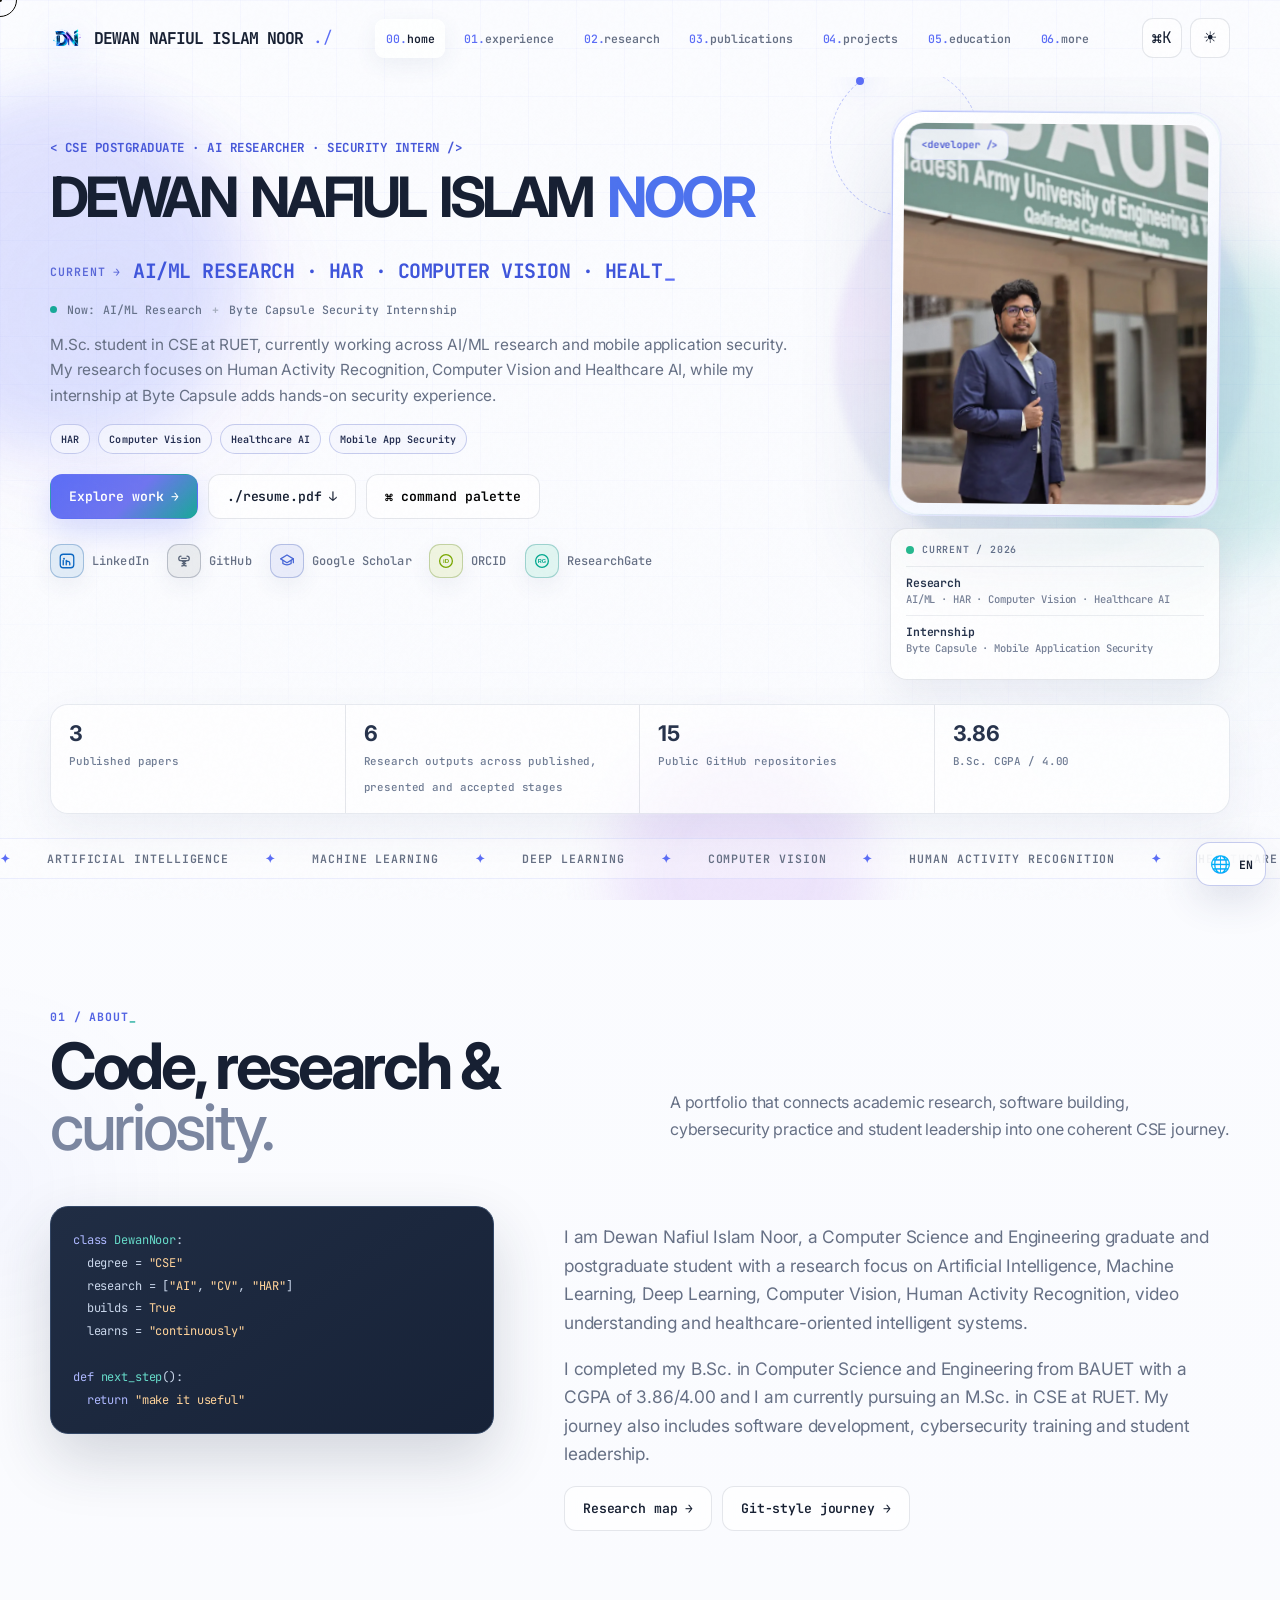
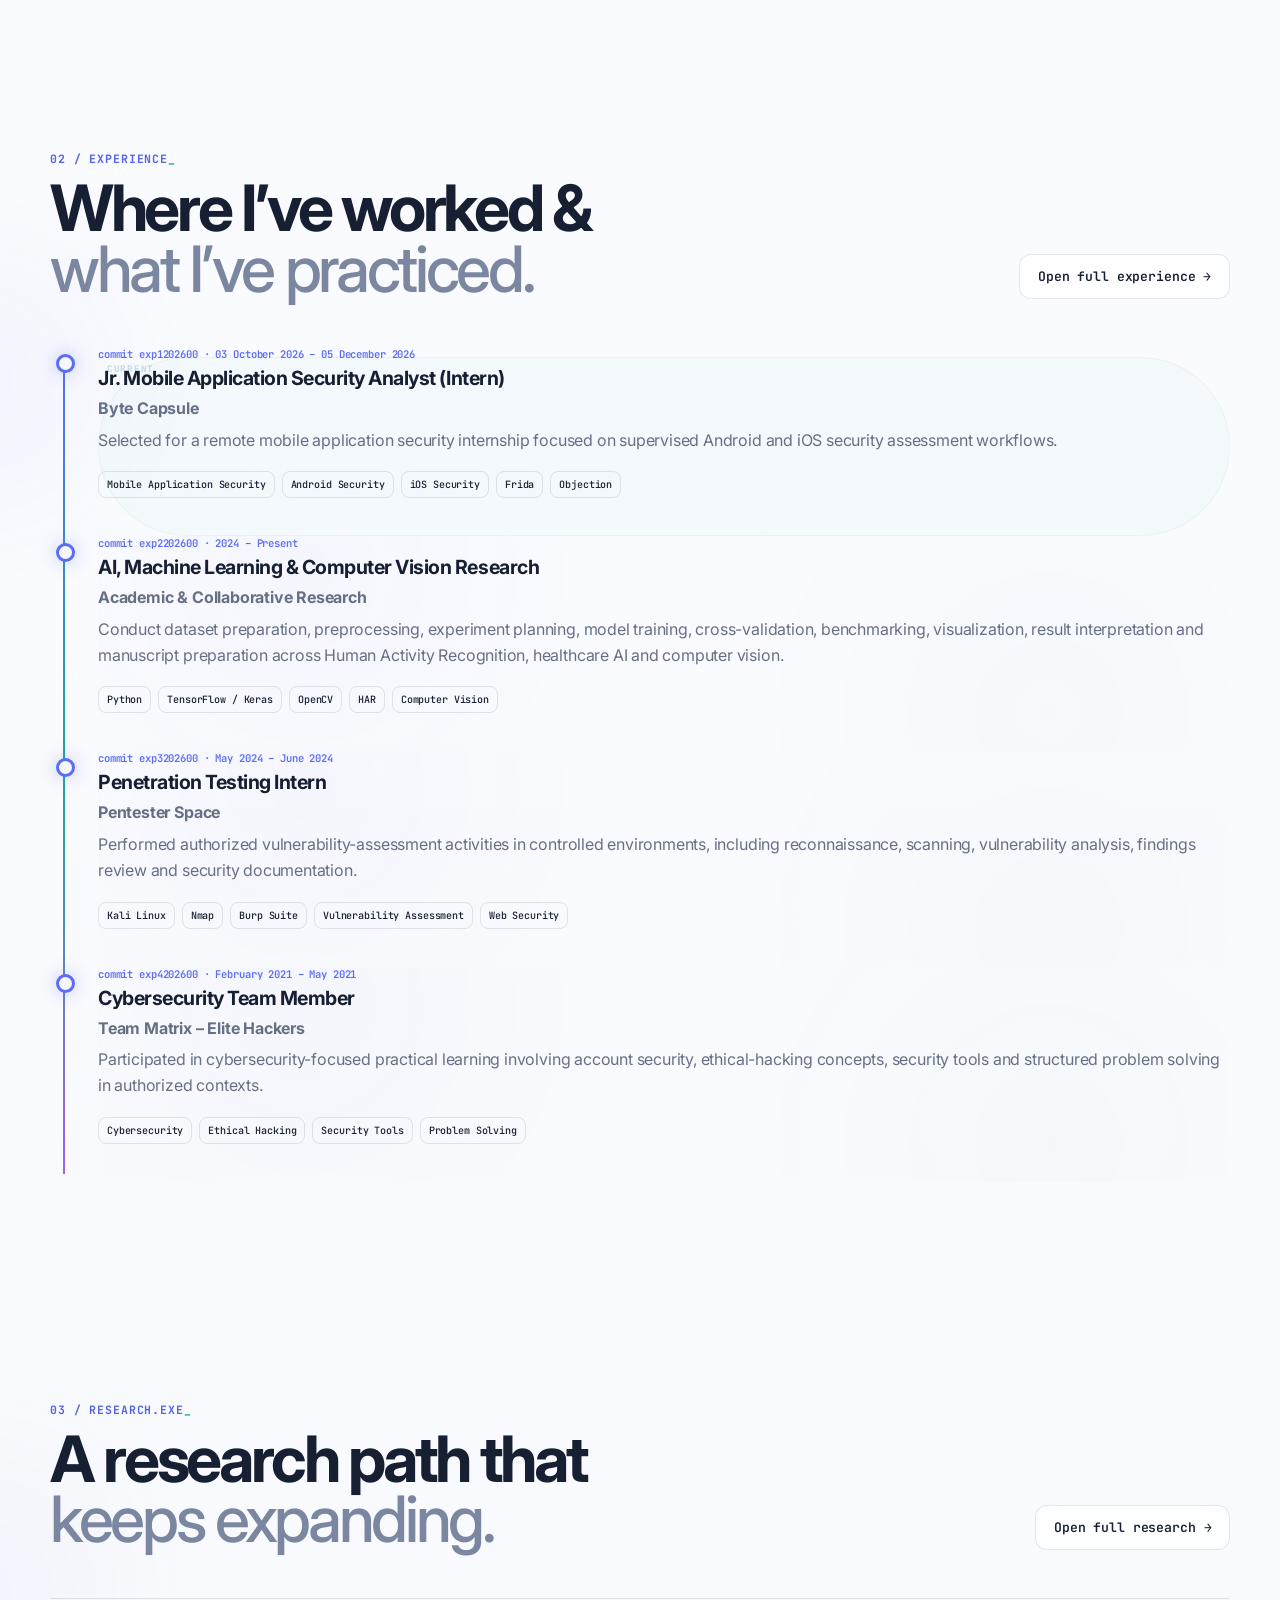
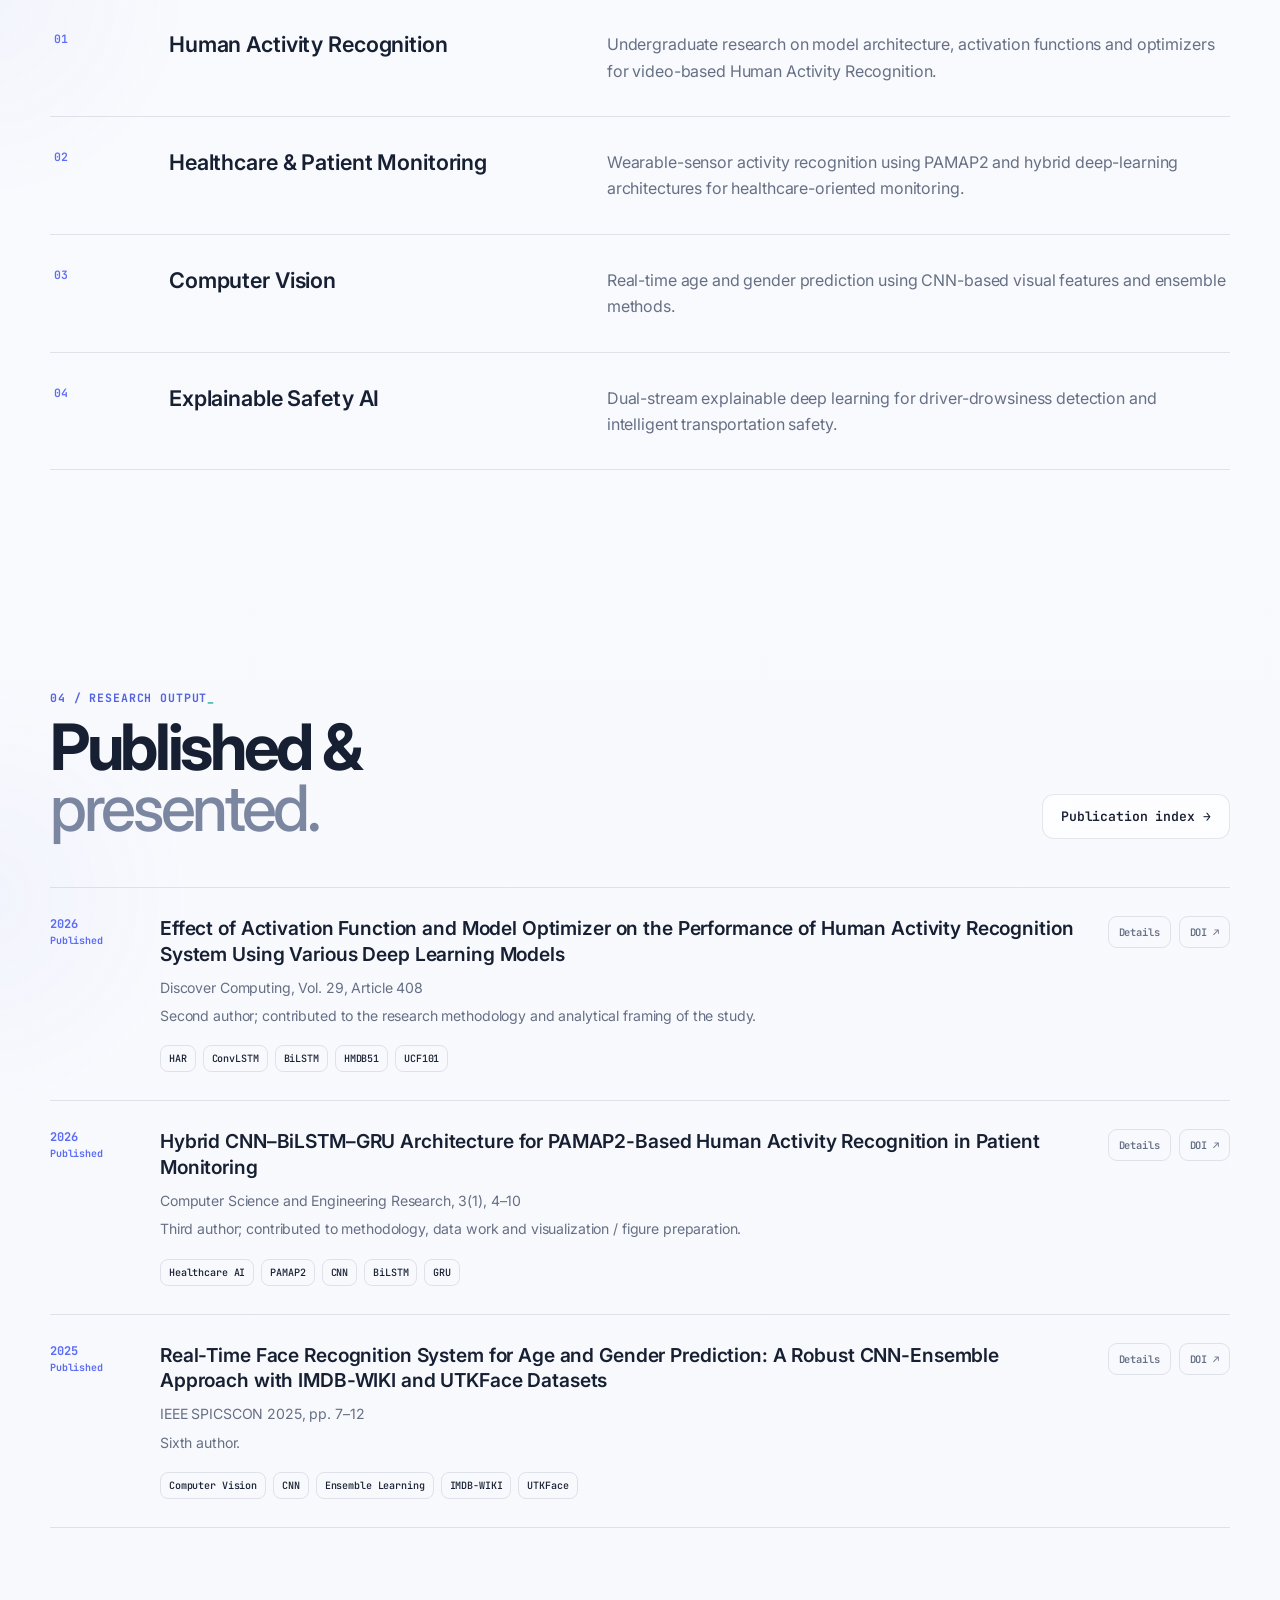
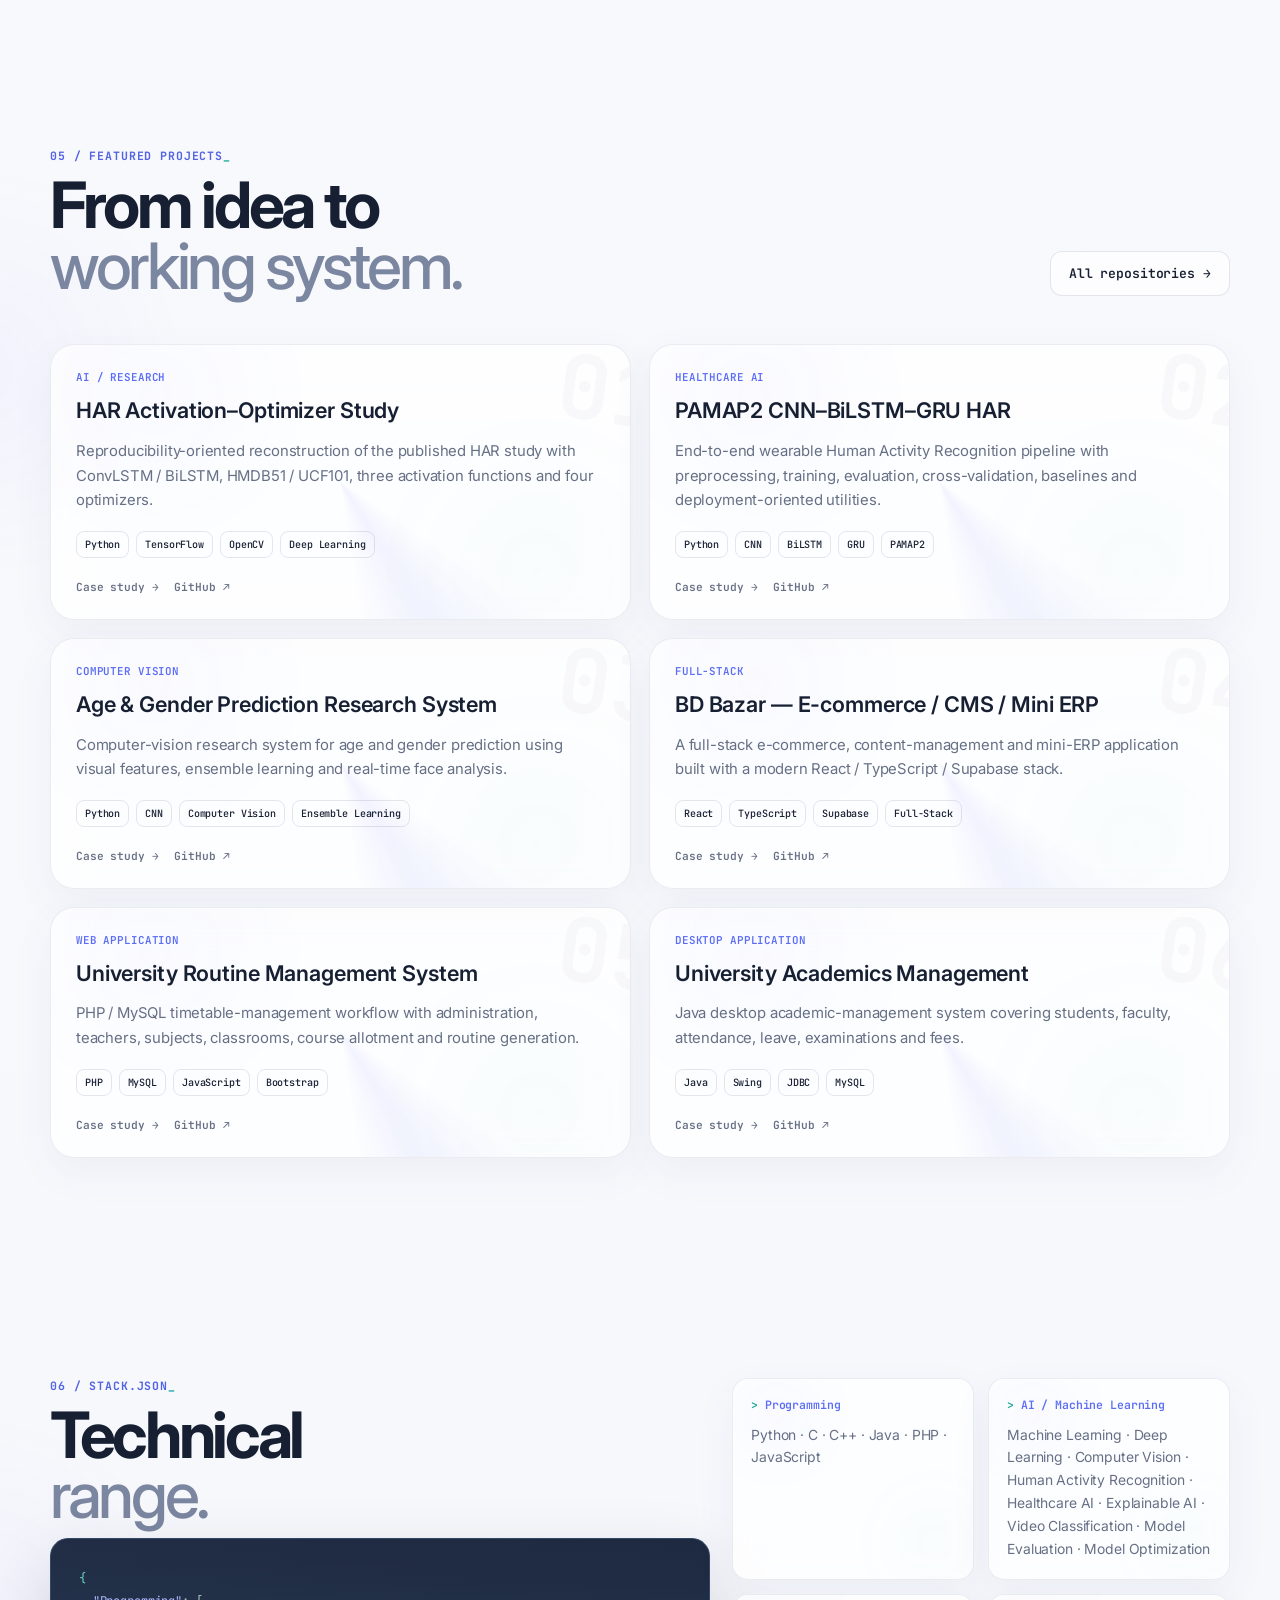
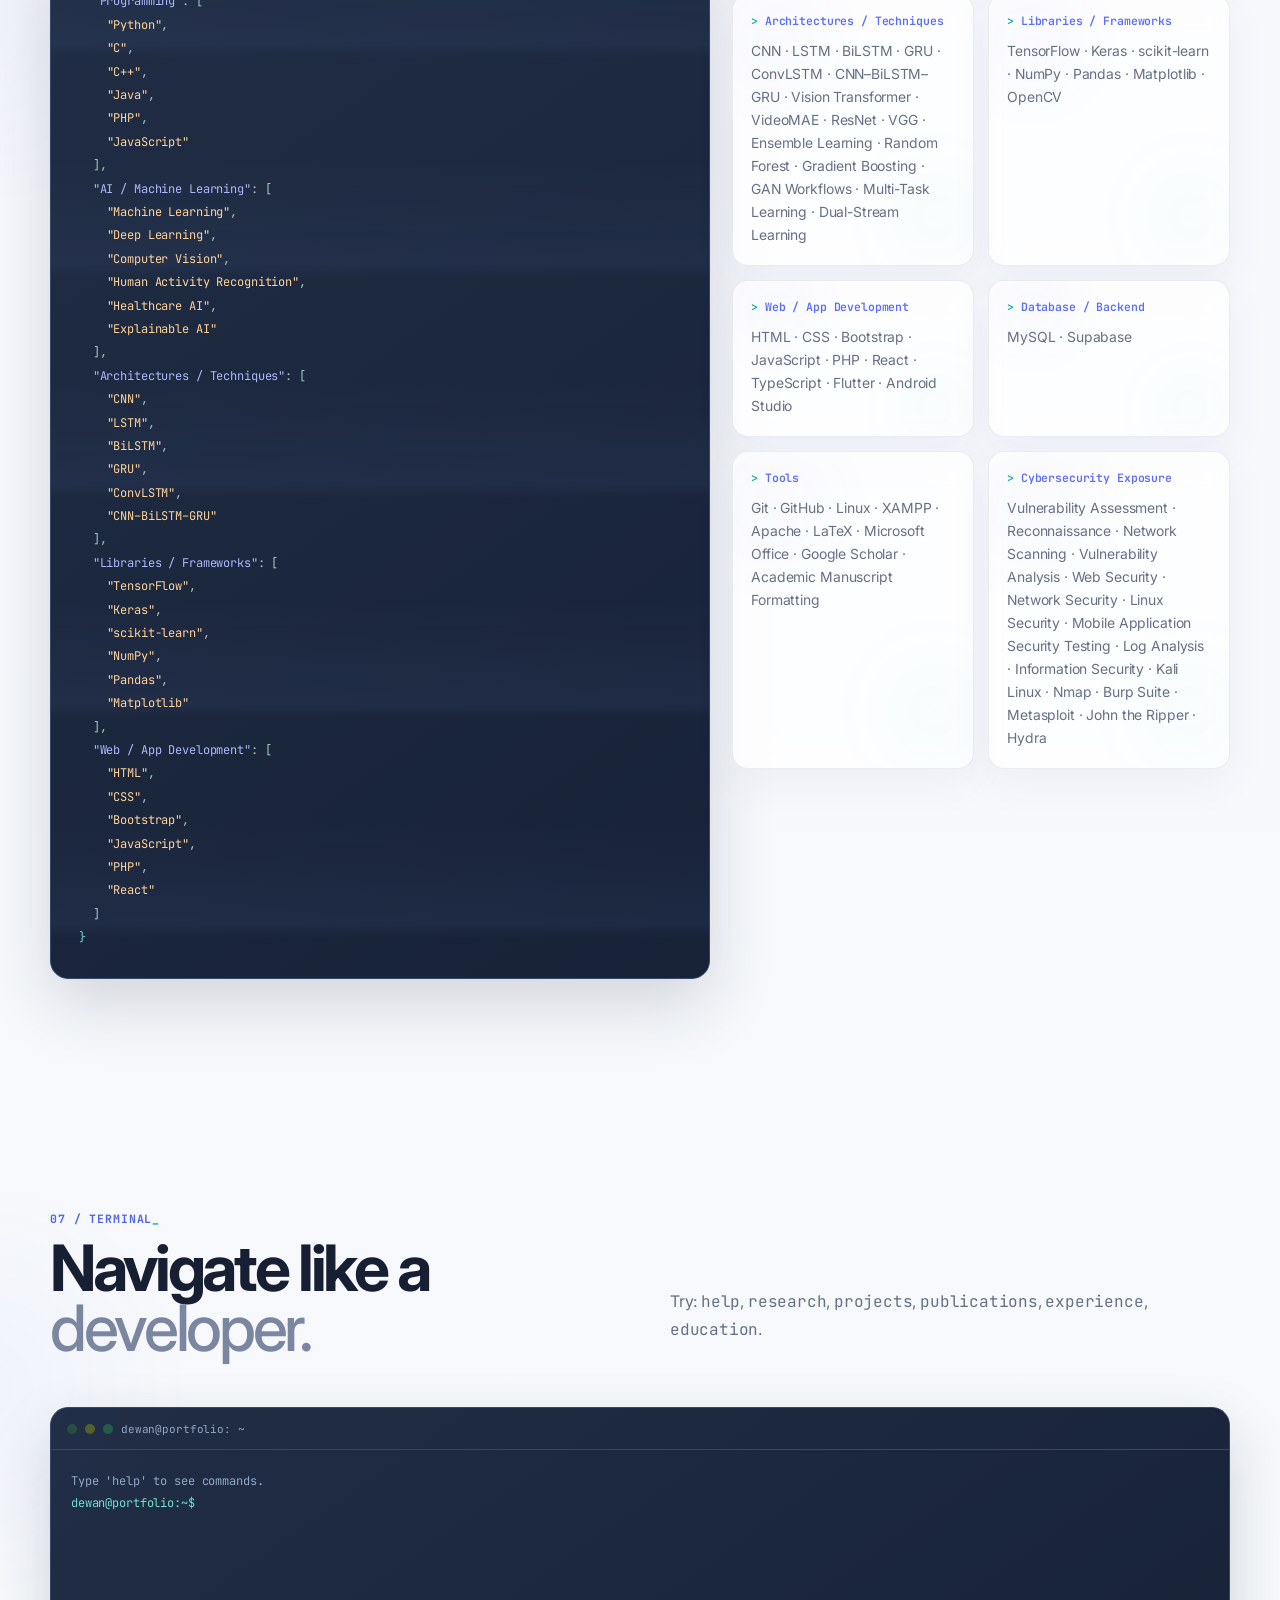
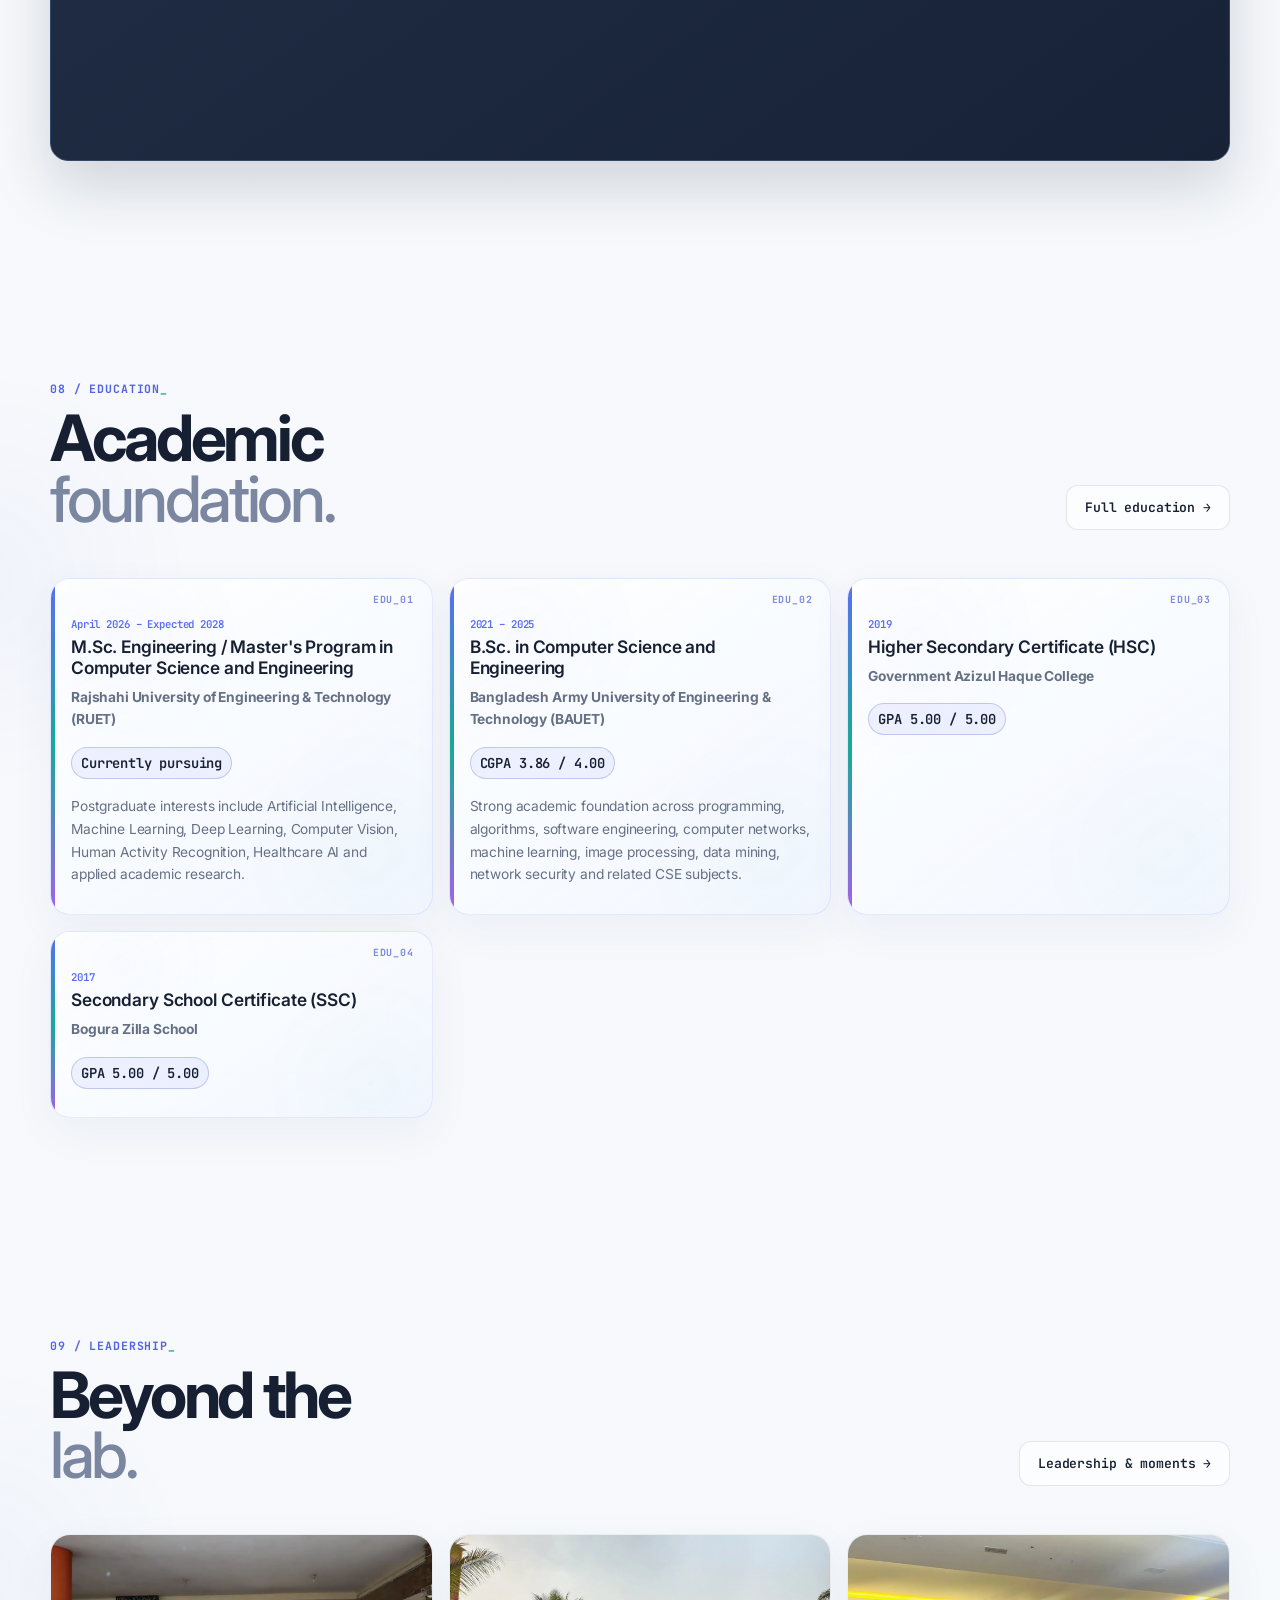
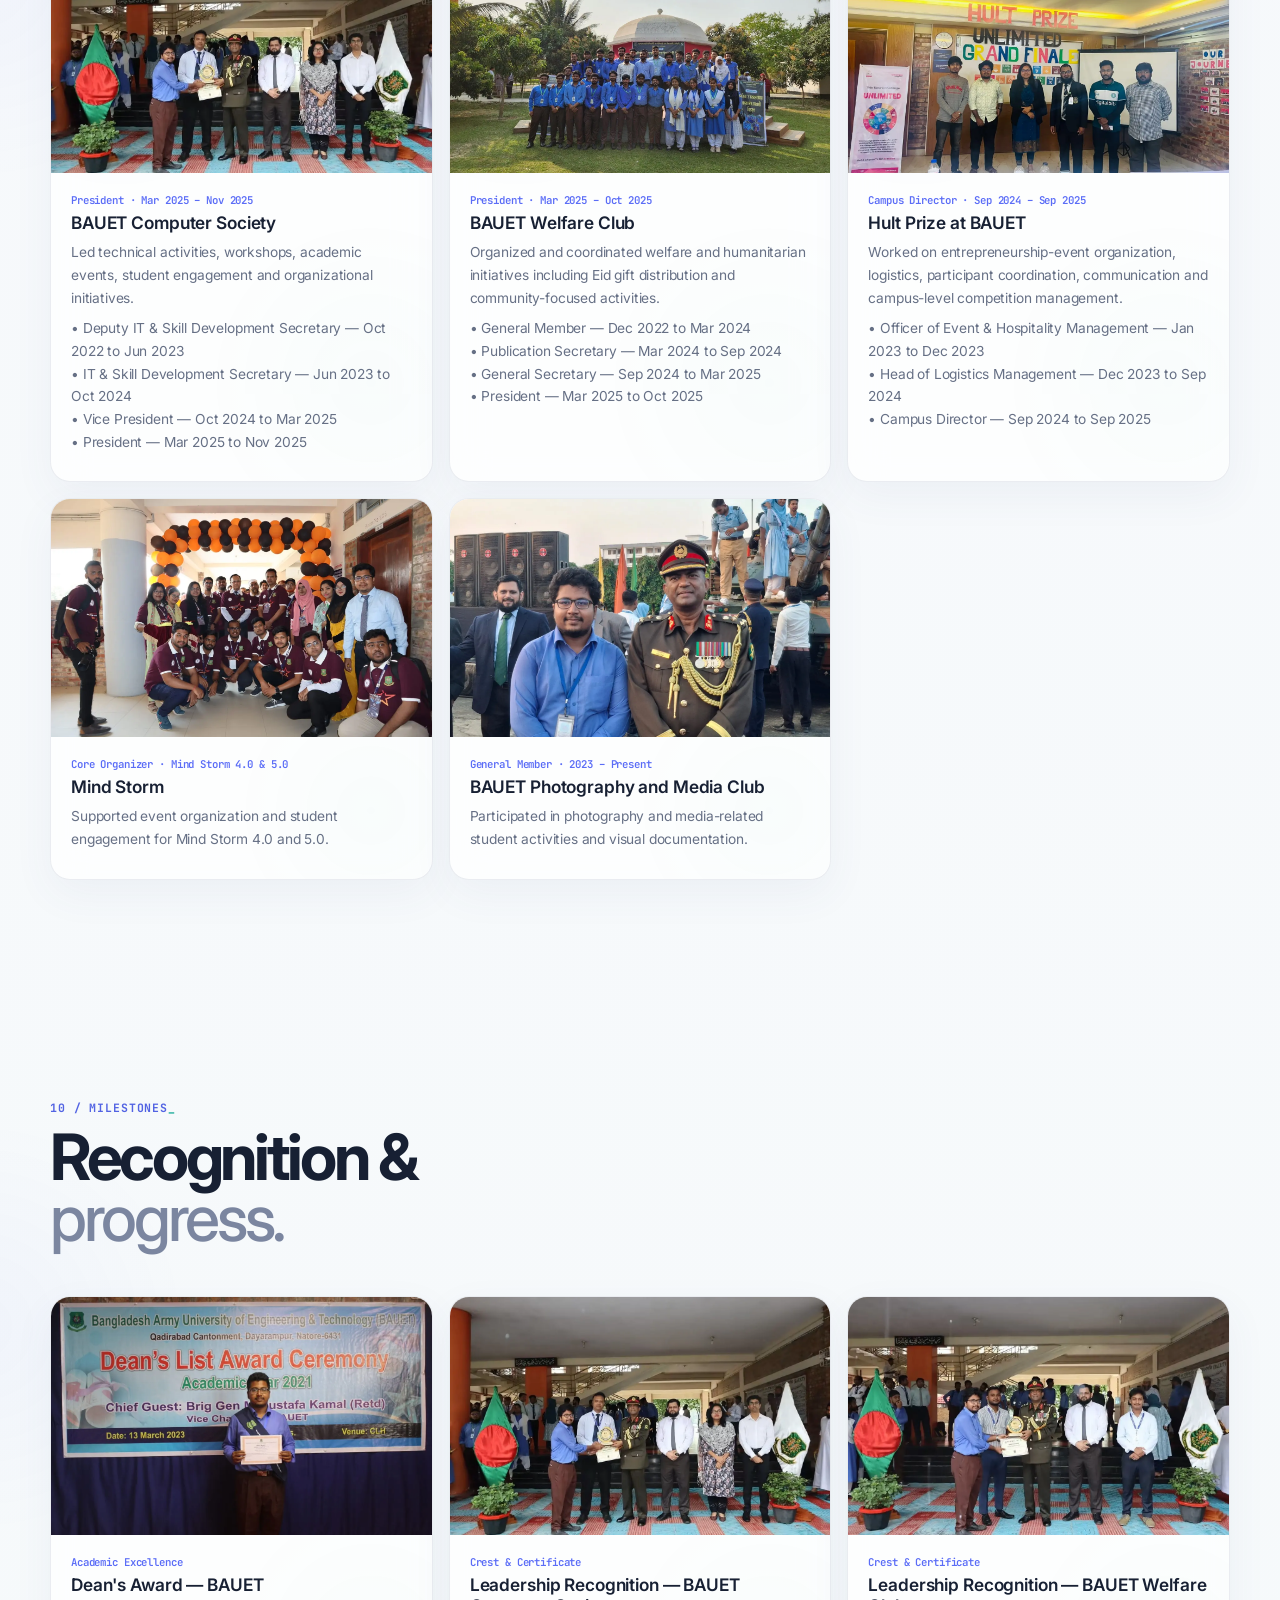
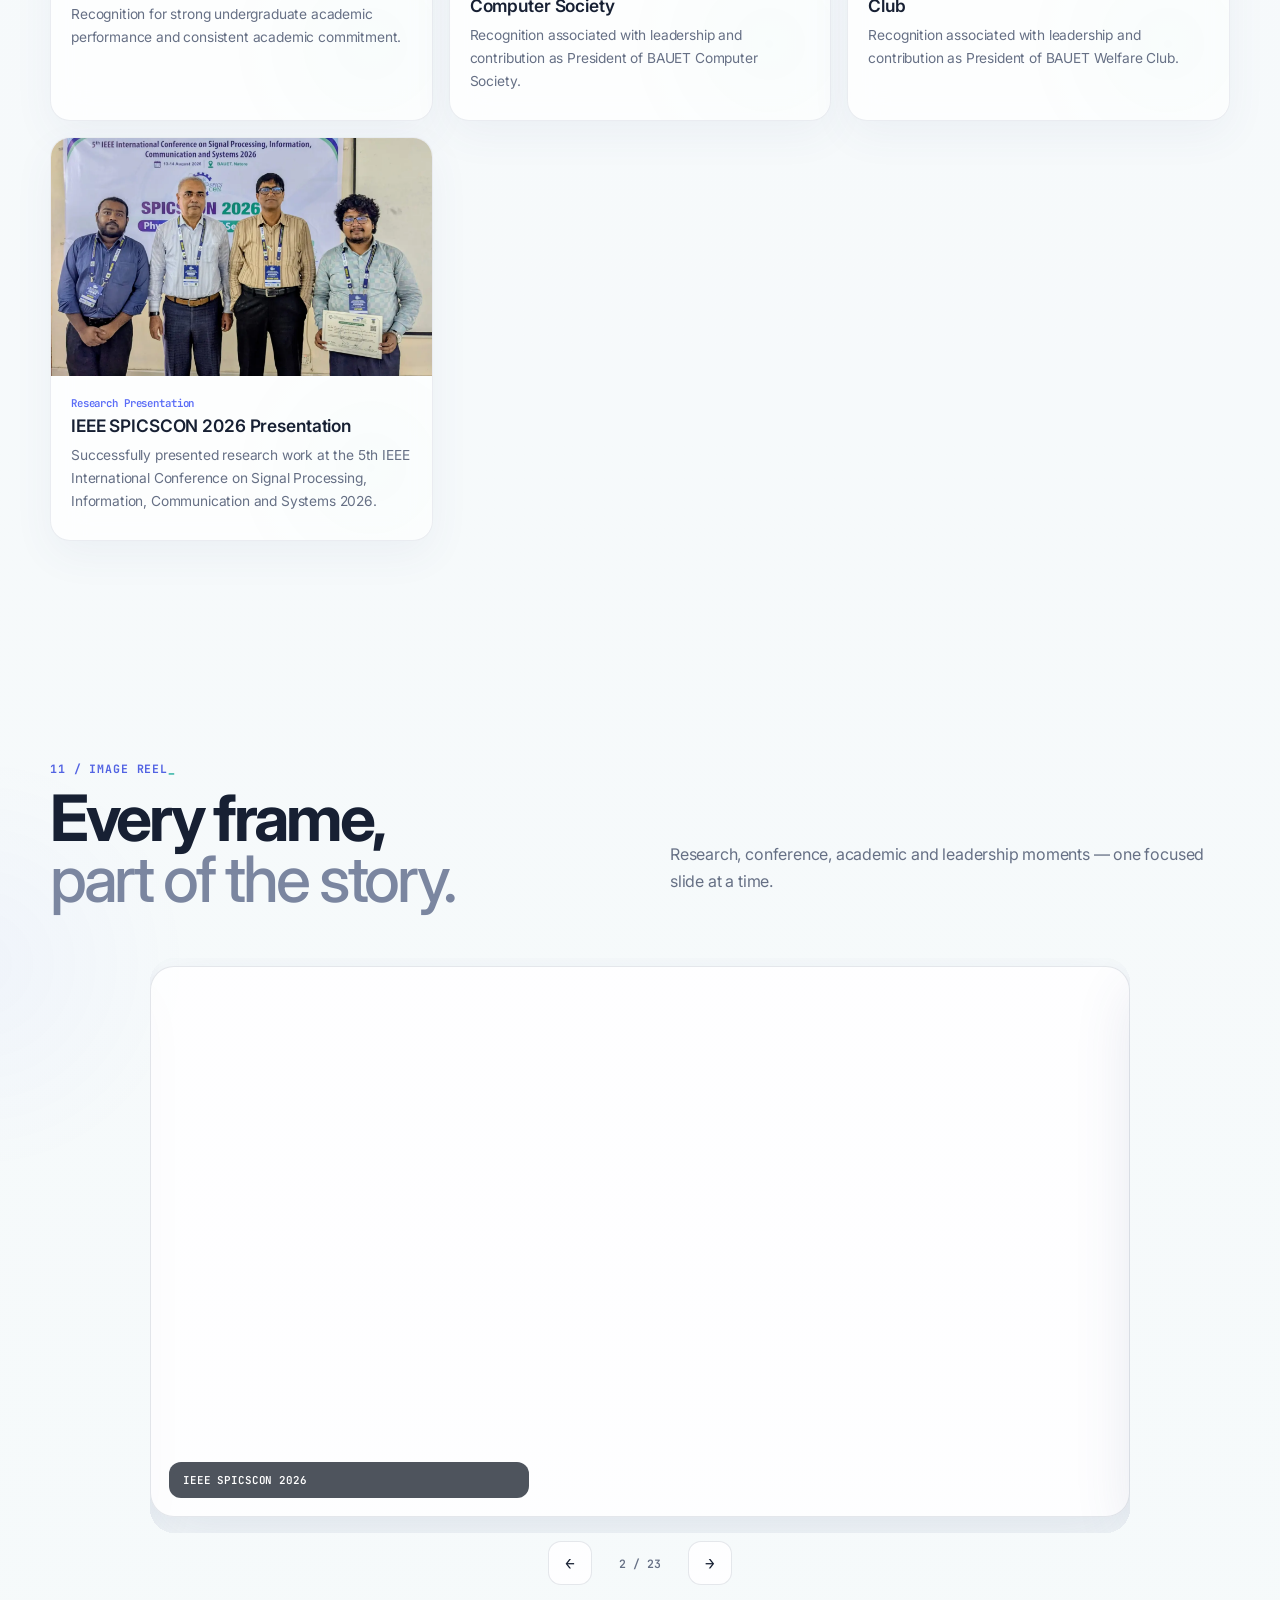
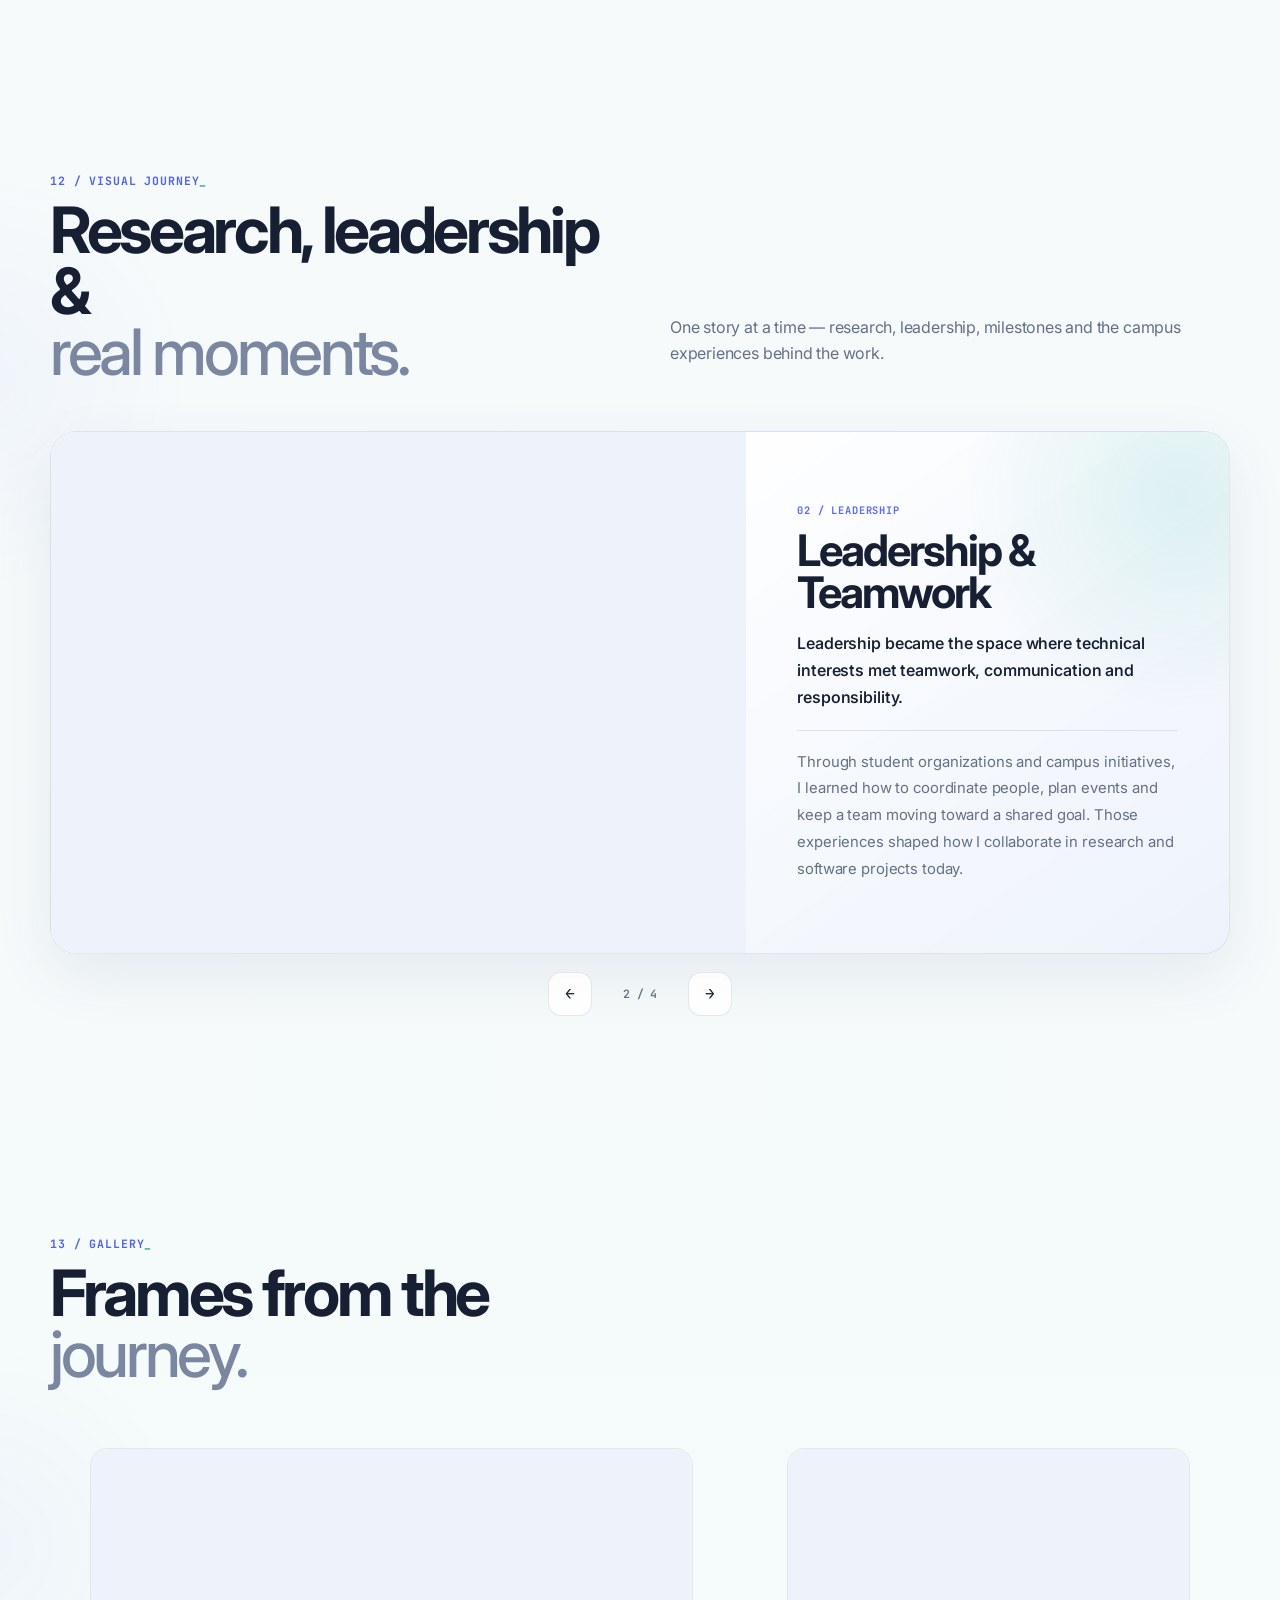
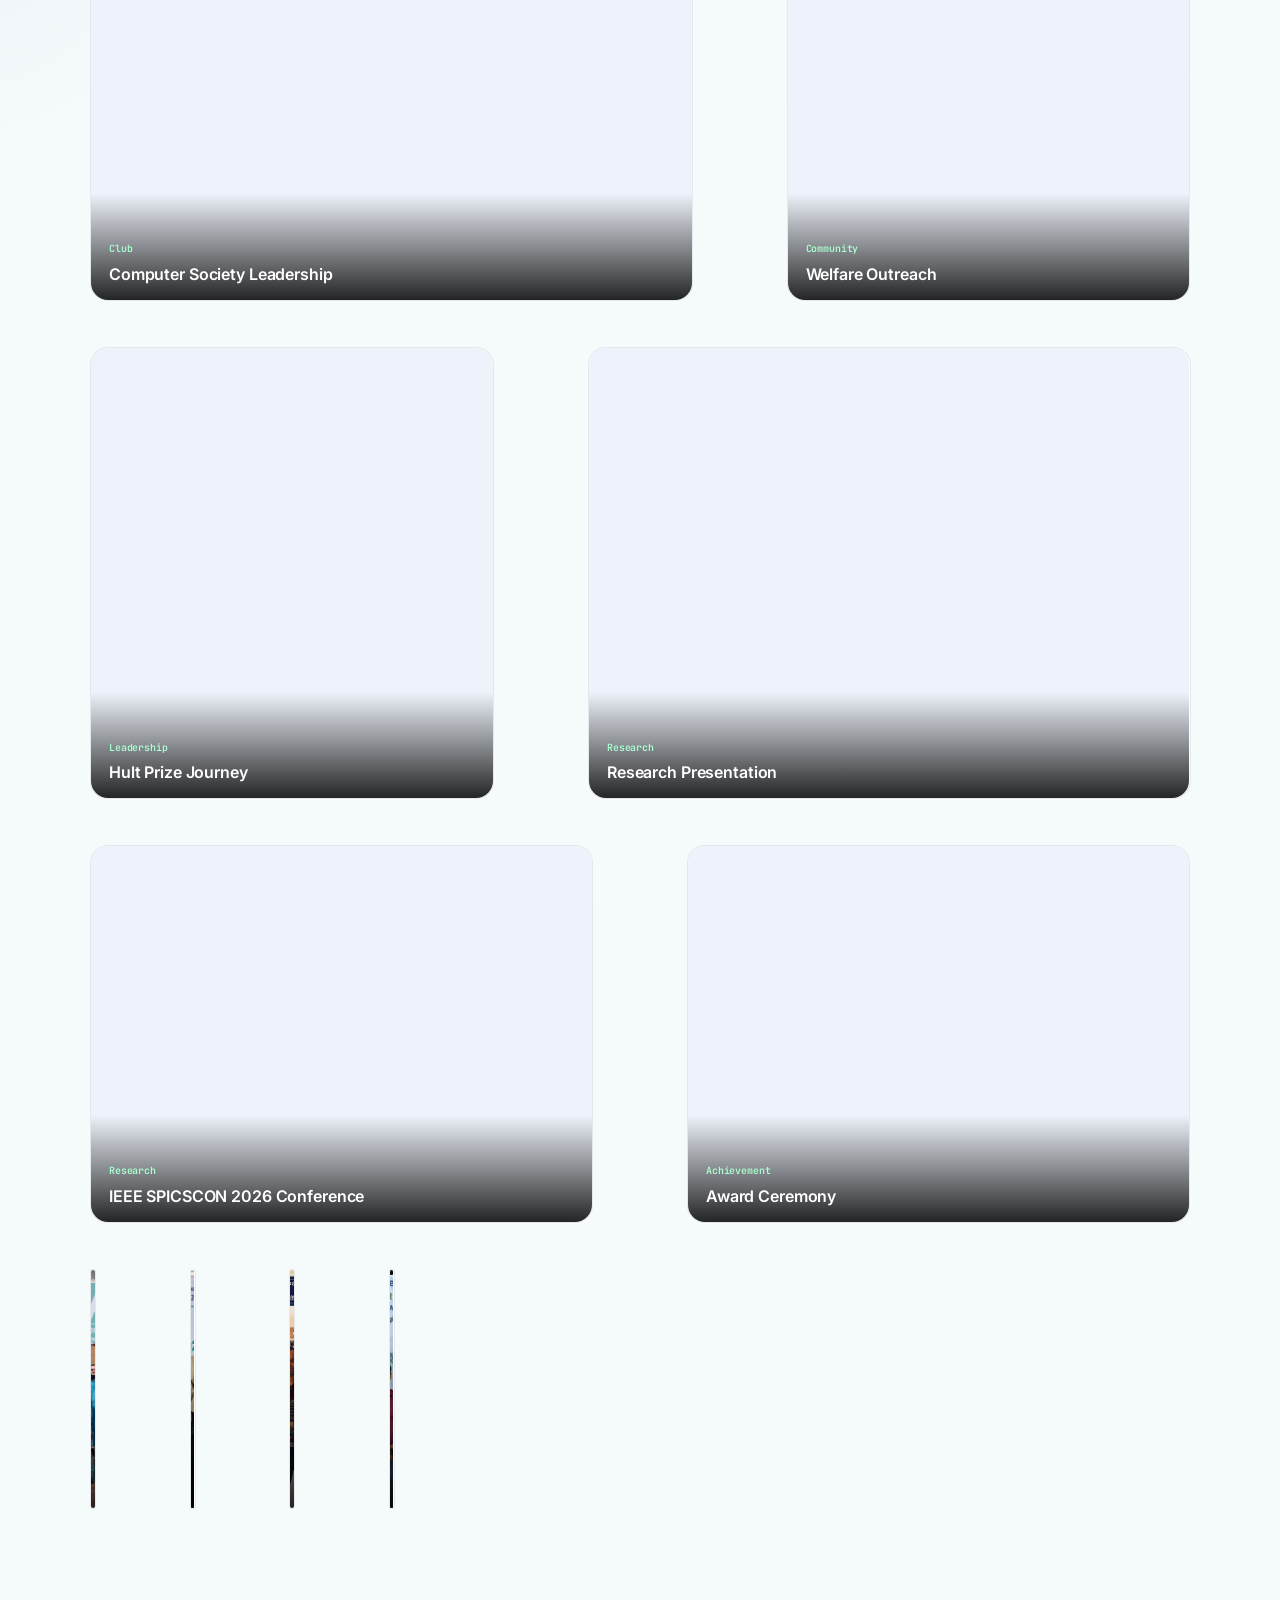
==== commit a8f1c91e: "Refresh fast-scroll performance cache (index.html)" ====
--- a/index.html
+++ b/index.html
@@ -1,6 +1,6 @@
 <!DOCTYPE html>
 
-<html data-theme="light" lang="en"><head><meta charset="utf-8"/><meta content="width=device-width,initial-scale=1,viewport-fit=cover" name="viewport"/><meta content="#f7f8fc" name="theme-color"/><meta content="light dark" name="color-scheme"/><title>Dewan Nafiul Islam Noor — AI/ML Researcher &amp; Mobile Security Intern</title><meta content="Portfolio of Dewan Nafiul Islam Noor — CSE postgraduate at RUET working in AI/ML research, Human Activity Recognition, Computer Vision, Healthcare AI and mobile application security." name="description"/><meta content="Dewan Nafiul Islam Noor — AI/ML Researcher &amp; Mobile Security Intern" property="og:title"/><meta content="CSE postgraduate at RUET working in AI/ML research, Human Activity Recognition, Computer Vision, Healthcare AI and mobile application security." property="og:description"/><meta content="https://dewannoor28.github.io/assets/images/og-card.jpg" property="og:image"/><link rel="icon" type="image/png" sizes="32x32" href="assets/images/favicon-32x32.png"/><link rel="icon" type="image/png" sizes="16x16" href="assets/images/favicon-16x16.png"/><link rel="apple-touch-icon" sizes="180x180" href="assets/images/apple-touch-icon.png"/><link rel="manifest" href="site.webmanifest"/><link rel="shortcut icon" href="favicon.ico"/><link rel="preload" as="image" href="assets/images/logo-mark.webp" fetchpriority="high"/><link rel="preload" as="image" href="assets/images/profile-main.webp" fetchpriority="high"/><link rel="preconnect" href="https://fonts.googleapis.com"/><link rel="preconnect" href="https://fonts.gstatic.com" crossorigin/><link href="https://fonts.googleapis.com/css2?family=Inter:wght@400;500;600;700;800&family=JetBrains+Mono:wght@400;500;600&display=swap" rel="stylesheet"/><link href="styles.css?v=38" rel="stylesheet"/><link rel="canonical" href="https://dewannoor28.github.io/"/><meta property="og:type" content="website"/><meta property="og:url" content="https://dewannoor28.github.io/"/><meta name="twitter:card" content="summary_large_image"/><meta name="twitter:title" content="Dewan Nafiul Islam Noor — AI/ML Researcher &amp; Mobile Security Intern"/><meta name="twitter:description" content="Portfolio of Dewan Nafiul Islam Noor — CSE postgraduate at RUET working in AI/ML research, Human Activity Recognition, Computer Vision, Healthcare AI and mobile application security."/><meta name="twitter:image" content="https://dewannoor28.github.io/assets/images/og-card.jpg"/></head><body data-page="home">
+<html data-theme="light" lang="en"><head><meta charset="utf-8"/><meta content="width=device-width,initial-scale=1,viewport-fit=cover" name="viewport"/><meta content="#f7f8fc" name="theme-color"/><meta content="light dark" name="color-scheme"/><title>Dewan Nafiul Islam Noor — AI/ML Researcher &amp; Mobile Security Intern</title><meta content="Portfolio of Dewan Nafiul Islam Noor — CSE postgraduate at RUET working in AI/ML research, Human Activity Recognition, Computer Vision, Healthcare AI and mobile application security." name="description"/><meta content="Dewan Nafiul Islam Noor — AI/ML Researcher &amp; Mobile Security Intern" property="og:title"/><meta content="CSE postgraduate at RUET working in AI/ML research, Human Activity Recognition, Computer Vision, Healthcare AI and mobile application security." property="og:description"/><meta content="https://dewannoor28.github.io/assets/images/og-card.jpg" property="og:image"/><link rel="icon" type="image/png" sizes="32x32" href="assets/images/favicon-32x32.png"/><link rel="icon" type="image/png" sizes="16x16" href="assets/images/favicon-16x16.png"/><link rel="apple-touch-icon" sizes="180x180" href="assets/images/apple-touch-icon.png"/><link rel="manifest" href="site.webmanifest"/><link rel="shortcut icon" href="favicon.ico"/><link rel="preload" as="image" href="assets/images/logo-mark.webp" fetchpriority="high"/><link rel="preload" as="image" href="assets/images/profile-main.webp" fetchpriority="high"/><link rel="preconnect" href="https://fonts.googleapis.com"/><link rel="preconnect" href="https://fonts.gstatic.com" crossorigin/><link href="https://fonts.googleapis.com/css2?family=Inter:wght@400;500;600;700;800&family=JetBrains+Mono:wght@400;500;600&display=swap" rel="stylesheet"/><link href="styles.css?v=39" rel="stylesheet"/><link rel="canonical" href="https://dewannoor28.github.io/"/><meta property="og:type" content="website"/><meta property="og:url" content="https://dewannoor28.github.io/"/><meta name="twitter:card" content="summary_large_image"/><meta name="twitter:title" content="Dewan Nafiul Islam Noor — AI/ML Researcher &amp; Mobile Security Intern"/><meta name="twitter:description" content="Portfolio of Dewan Nafiul Islam Noor — CSE postgraduate at RUET working in AI/ML research, Human Activity Recognition, Computer Vision, Healthcare AI and mobile application security."/><meta name="twitter:image" content="https://dewannoor28.github.io/assets/images/og-card.jpg"/></head><body data-page="home">
 <div class="progress"></div><div class="bg-grid"></div><div class="ambient-orbs" aria-hidden="true"><i></i><i></i><i></i></div><div class="noise"></div>
 <div class="cursor"></div><div class="cursor-dot"></div>
 <header class="site-header"><div class="container nav">
@@ -85,4 +85,4 @@
 <div id="google_translate_element" class="google-translate-host notranslate" translate="no" aria-hidden="true"></div>
 <div class="command" id="command"><div class="command-box"><div class="command-search"><span class="mono">›</span><input autocomplete="off" id="command-input" placeholder="Search portfolio or type a destination…"/><span class="mono">ESC</span></div><div class="command-results" id="command-results"></div></div></div>
 <div class="image-modal" id="image-modal"><button aria-label="Close" id="modal-close">×</button><img alt="" id="modal-image"/></div>
-<script defer src="data.js?v=38"></script><script defer src="app.js?v=38"></script></body></html>+<script defer src="data.js?v=39"></script><script defer src="app.js?v=39"></script></body></html>
--- a/styles.css
+++ b/styles.css
@@ -1992,3 +1992,29 @@
     will-change:auto!important;
   }
 }
+
+
+/* ==============================================================
+   v39 — FAST-SCROLL PERFORMANCE TUNING
+   Same visual reveal, less GPU/layout pressure.
+   ============================================================== */
+body[data-page] main > section:not(.hero) .clean-reveal-ready{
+  will-change:auto!important;
+}
+body[data-page] main > section:not(.hero) .clean-reveal-ready.clean-reveal-in{
+  will-change:opacity,transform!important;
+  animation-duration:.5s!important;
+}
+body[data-page] main > section:not(.hero) .clean-reveal-ready.clean-reveal-done{
+  will-change:auto!important;
+}
+@media(max-width:1024px){
+  body[data-page] main > section:not(.hero) .clean-reveal-ready.clean-reveal-in{
+    animation-duration:.46s!important;
+  }
+}
+@media(max-width:650px){
+  body[data-page] main > section:not(.hero) .clean-reveal-ready.clean-reveal-in{
+    animation-duration:.42s!important;
+  }
+}
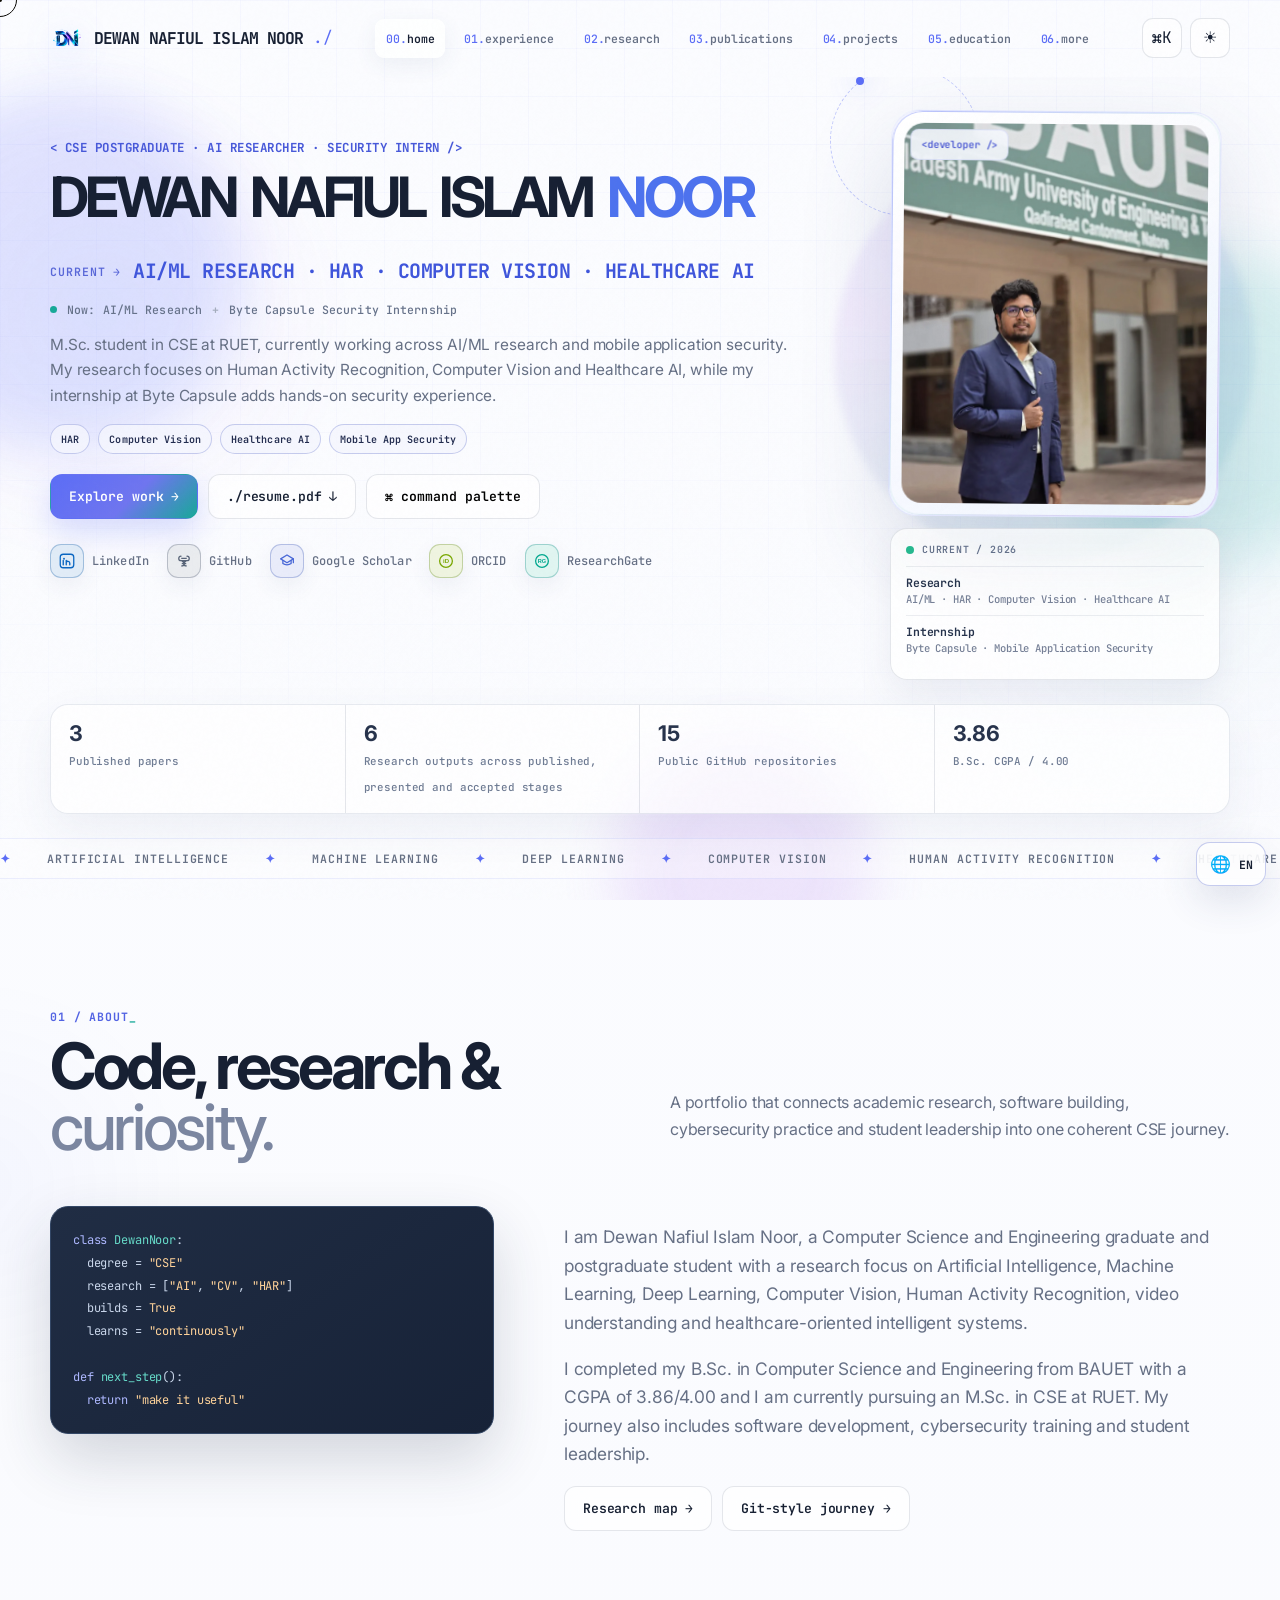
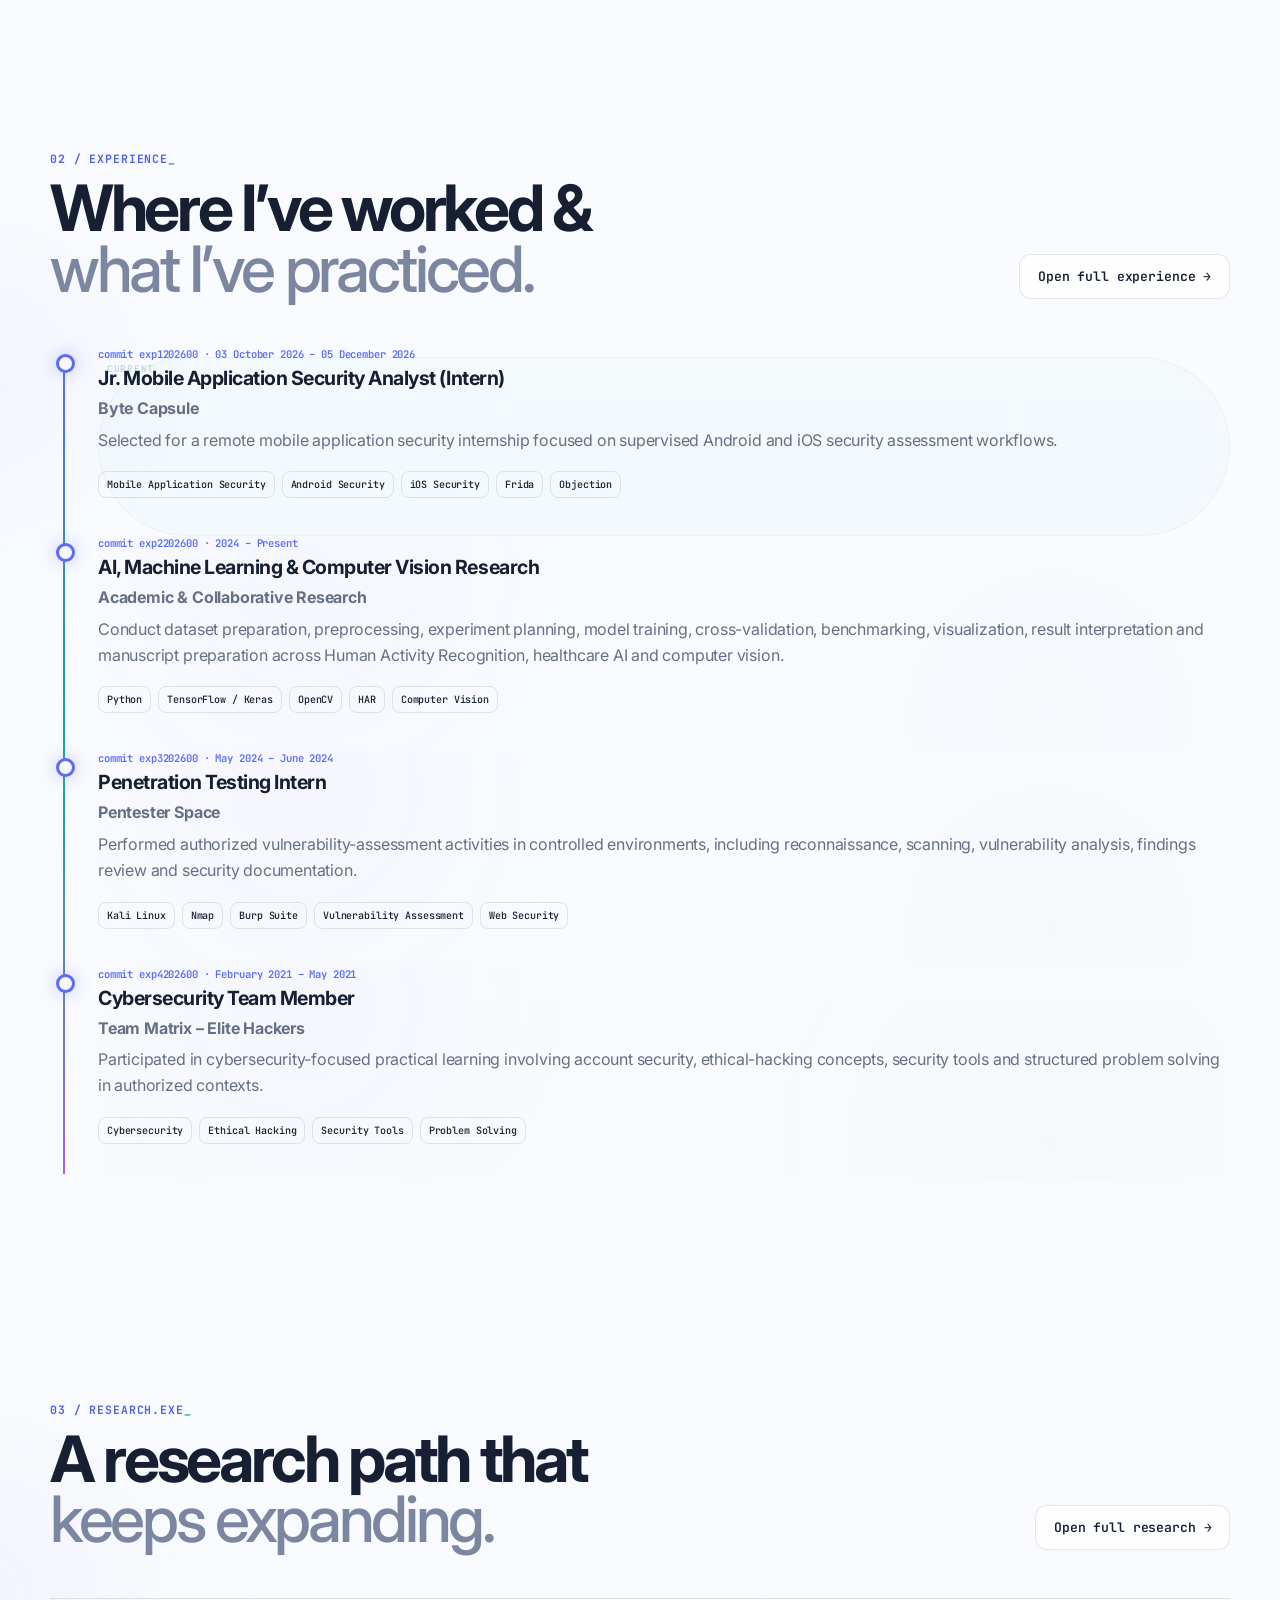
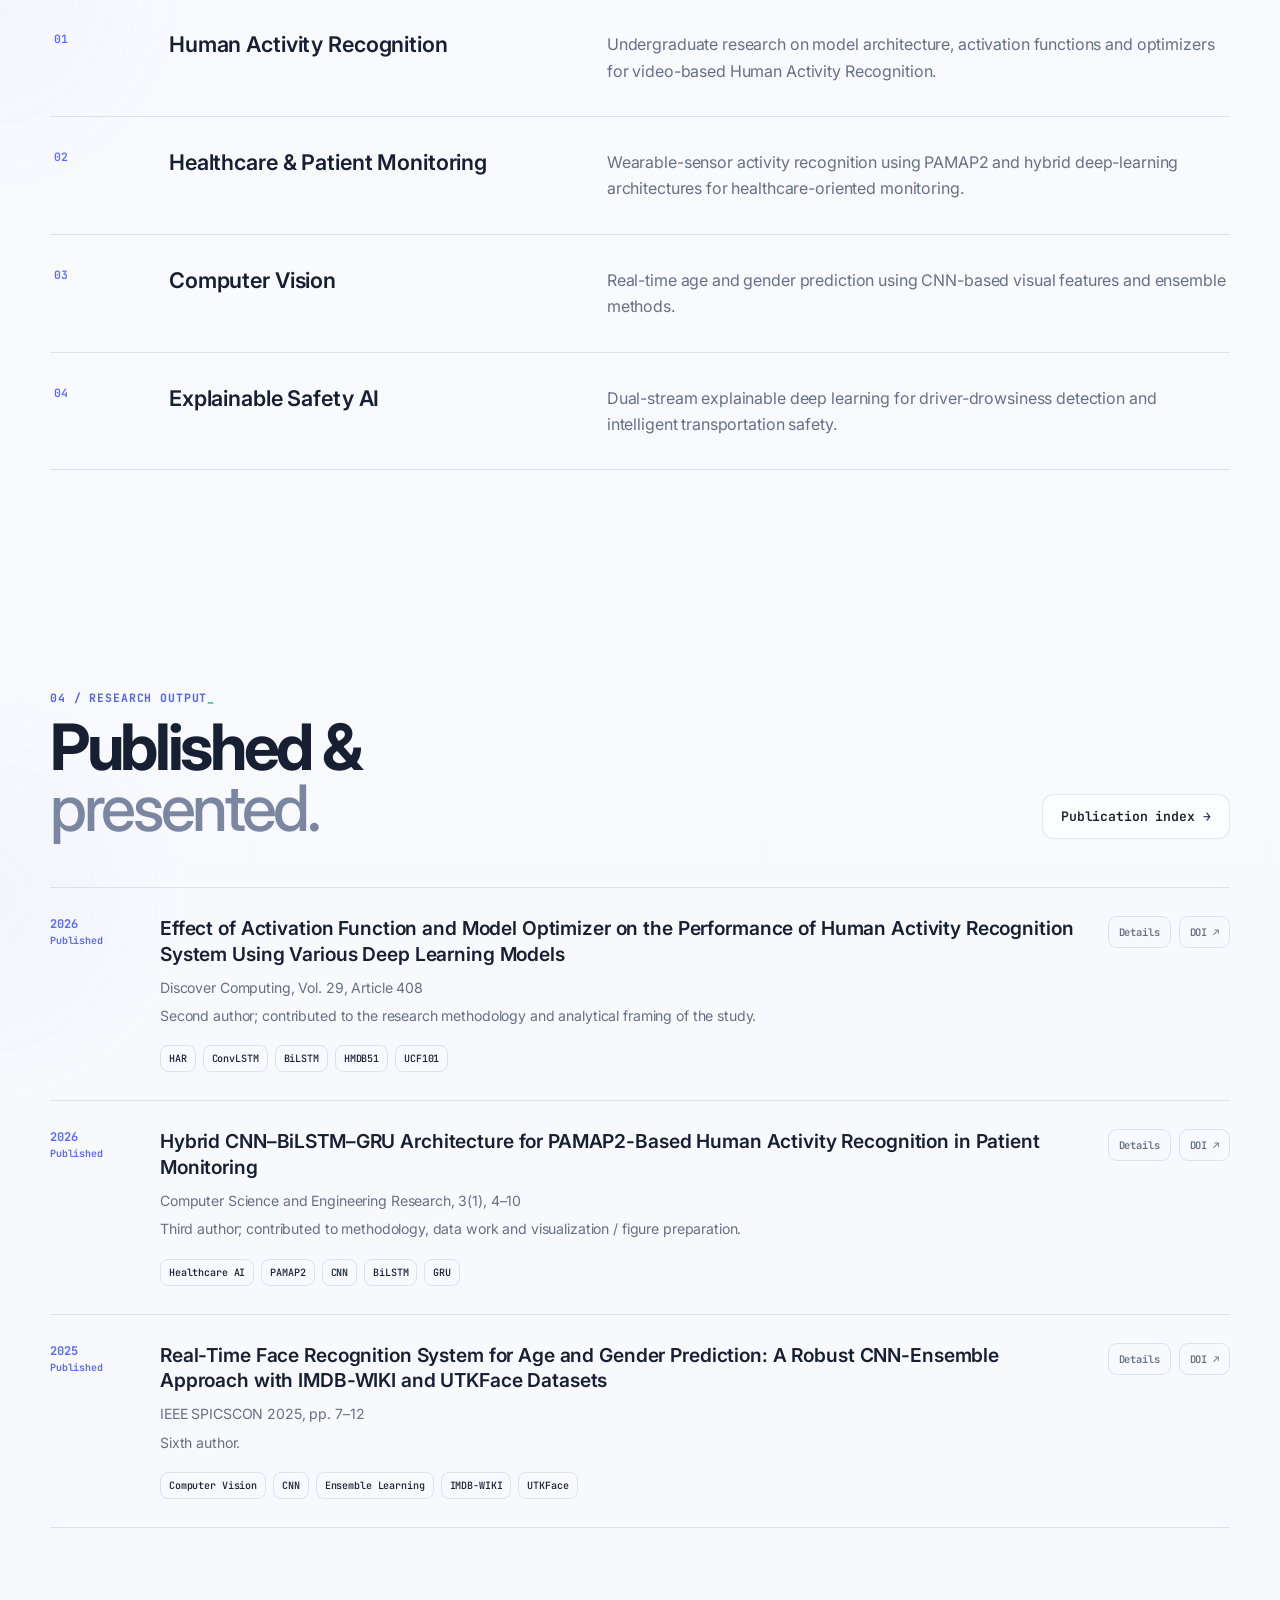
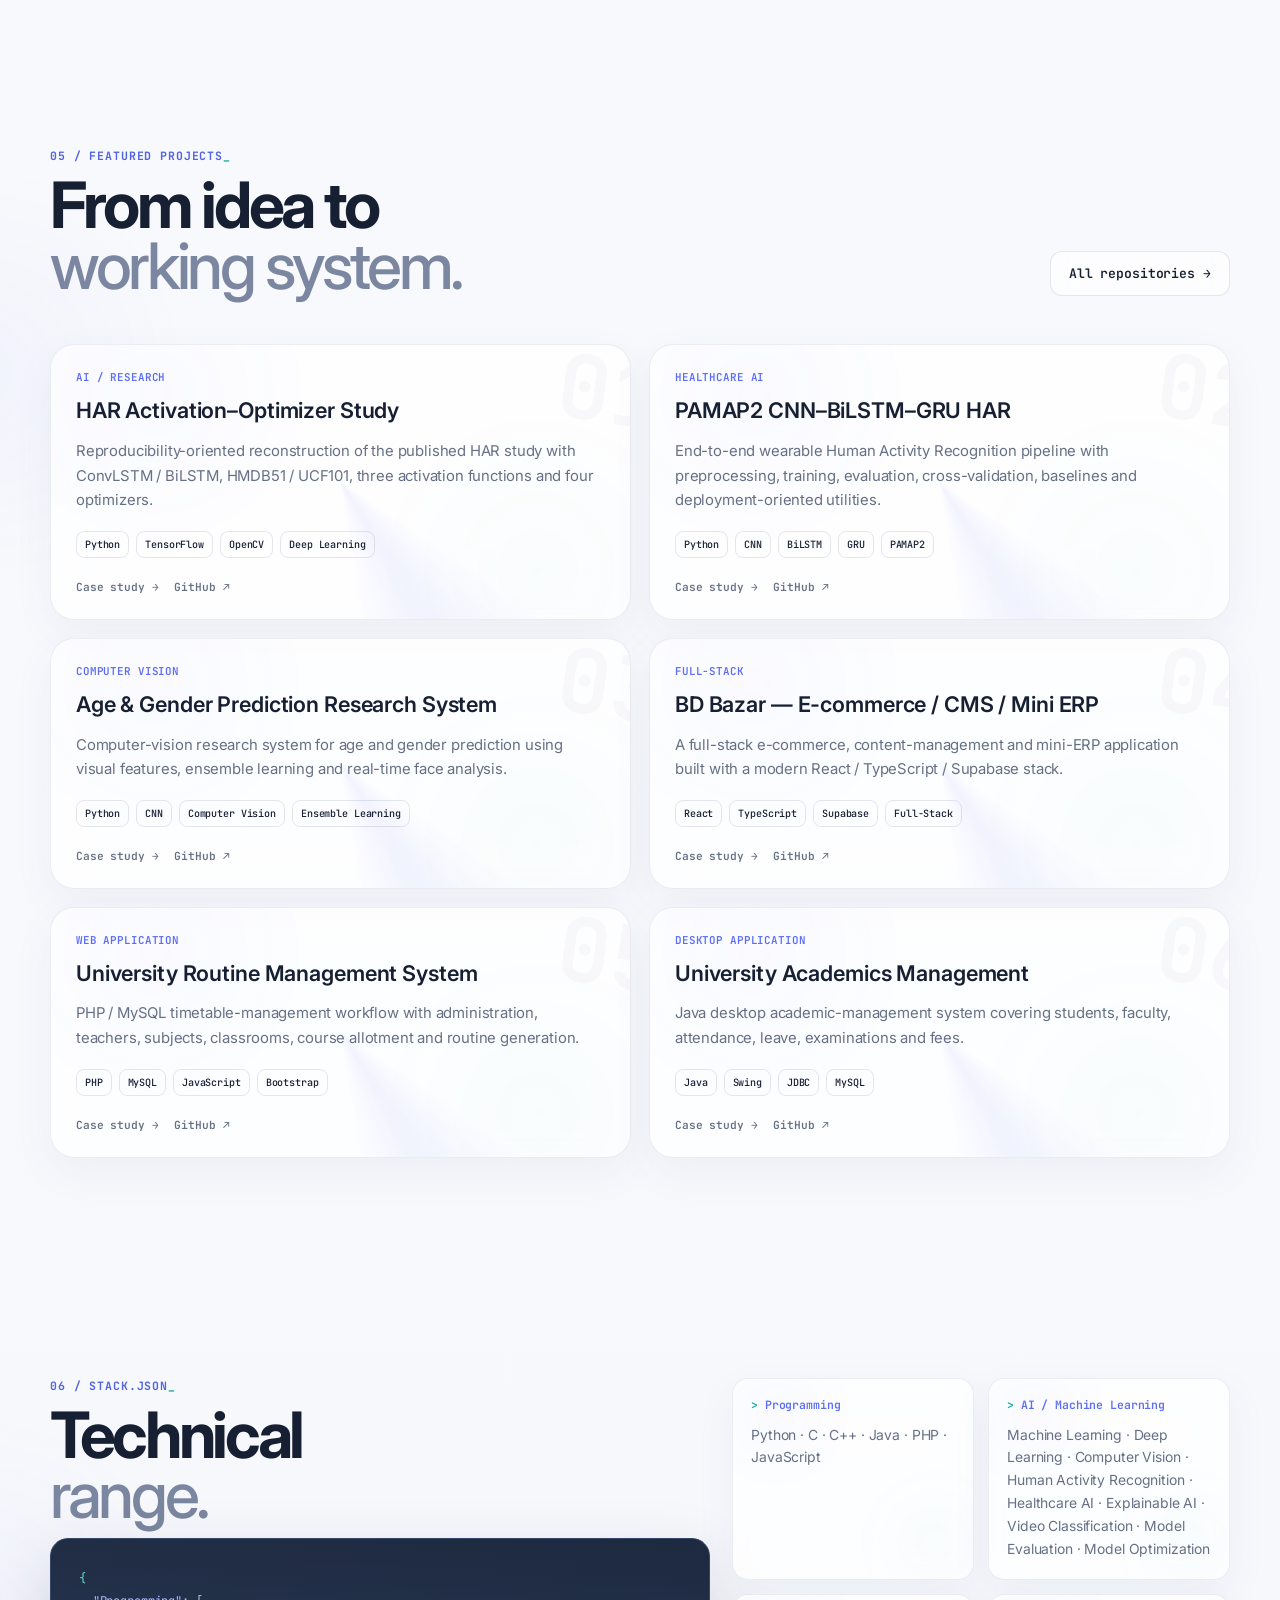
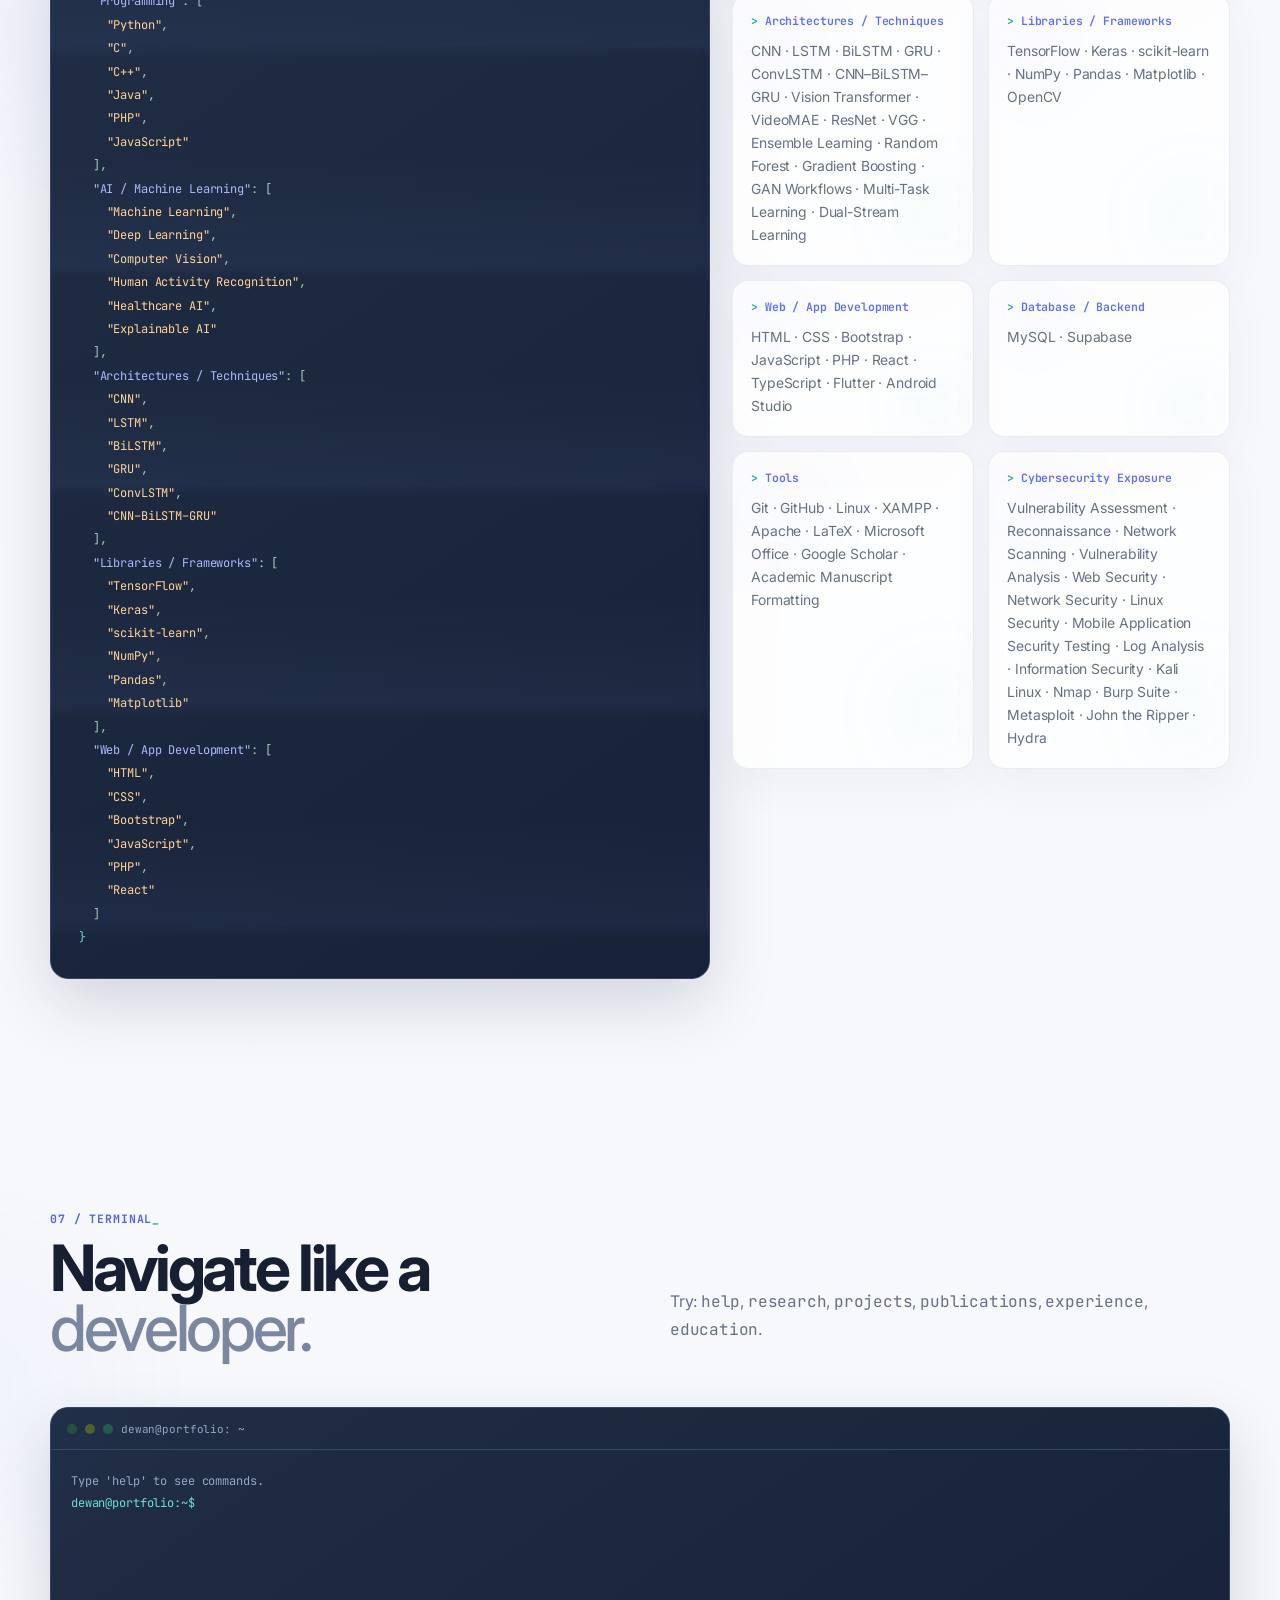
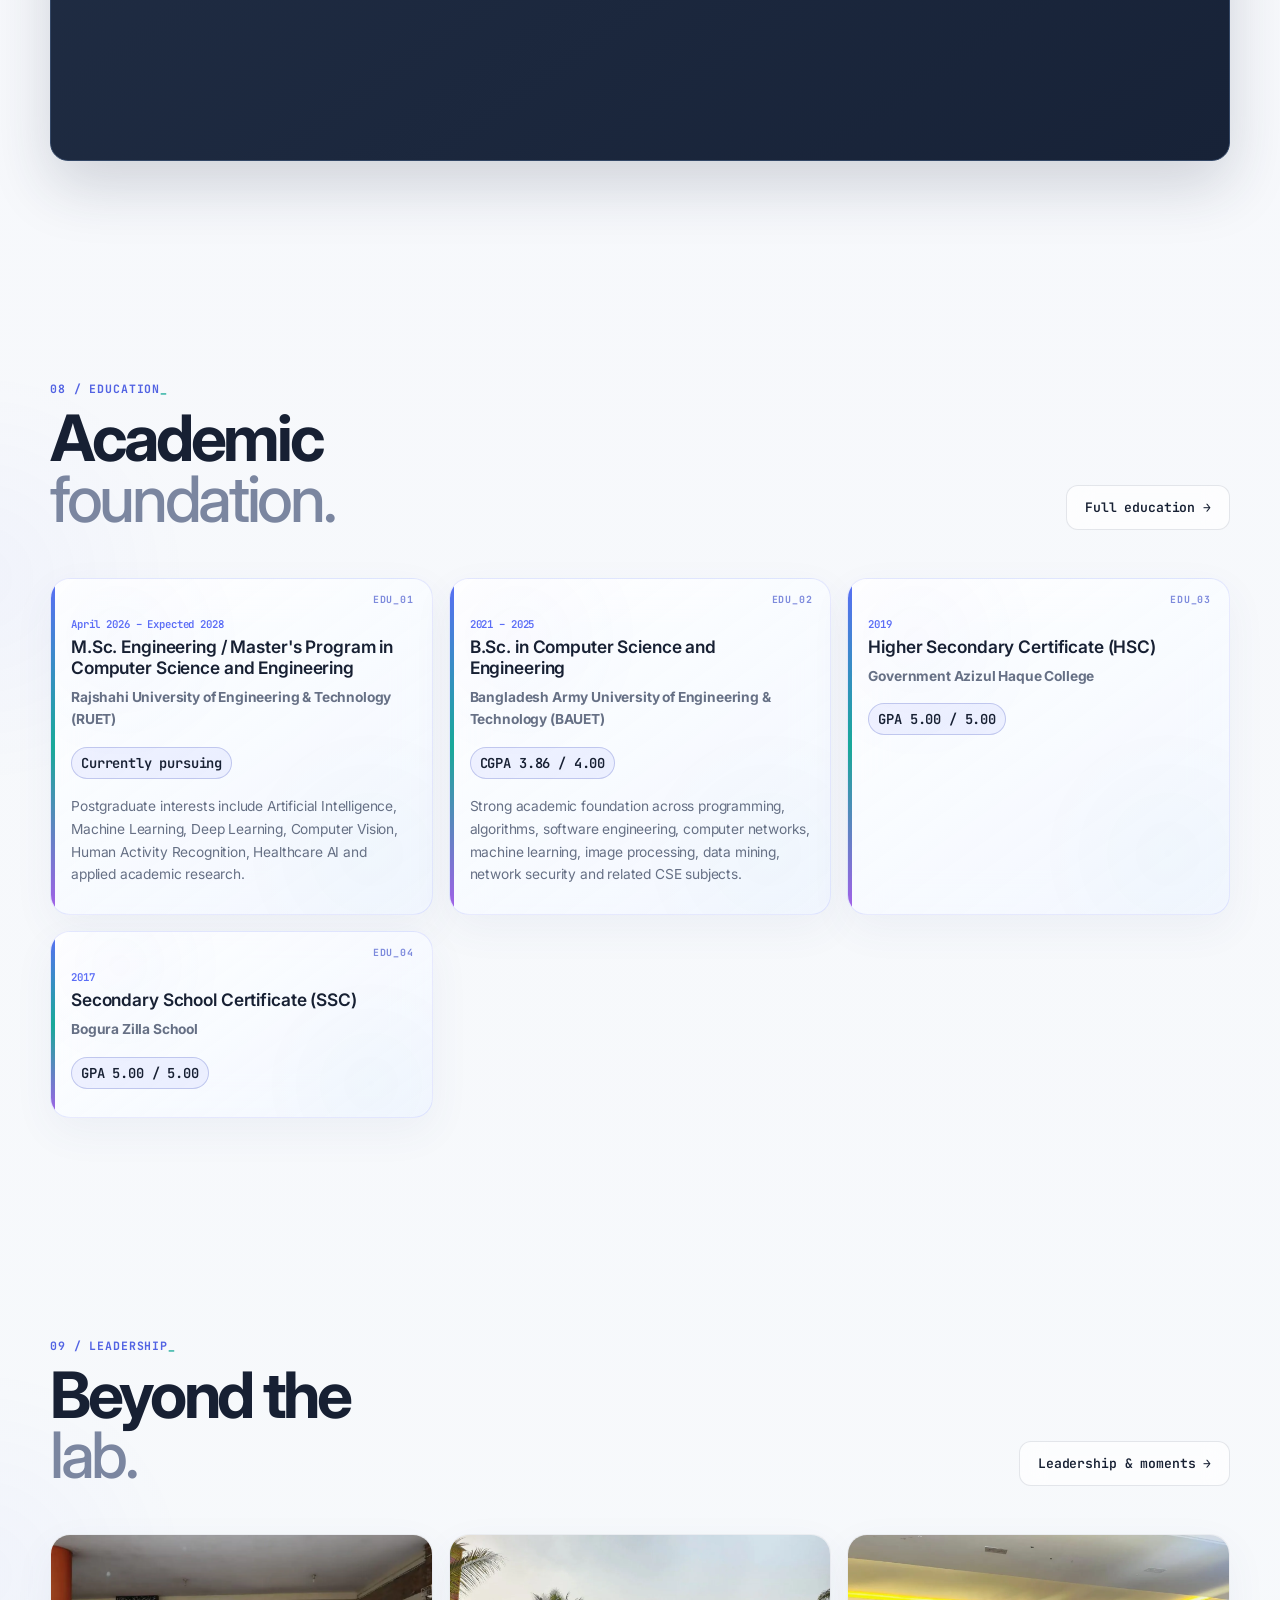
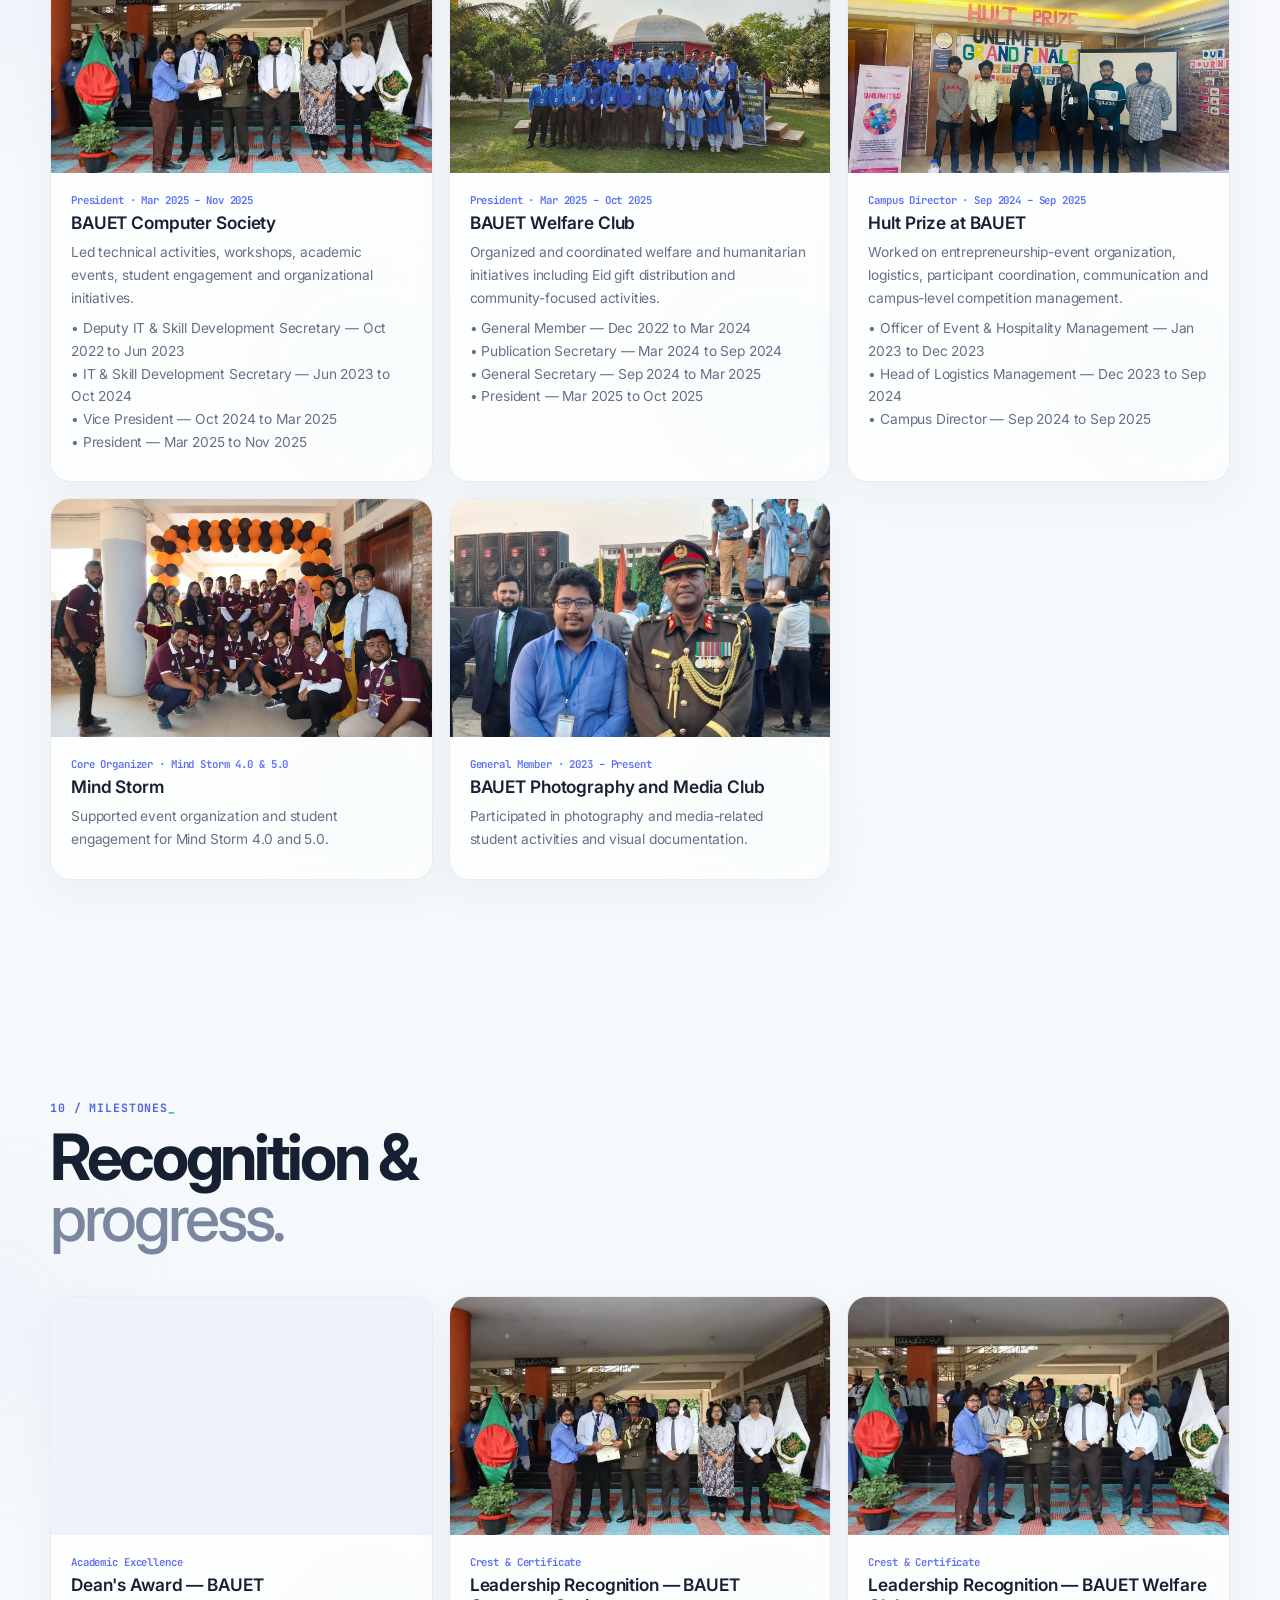
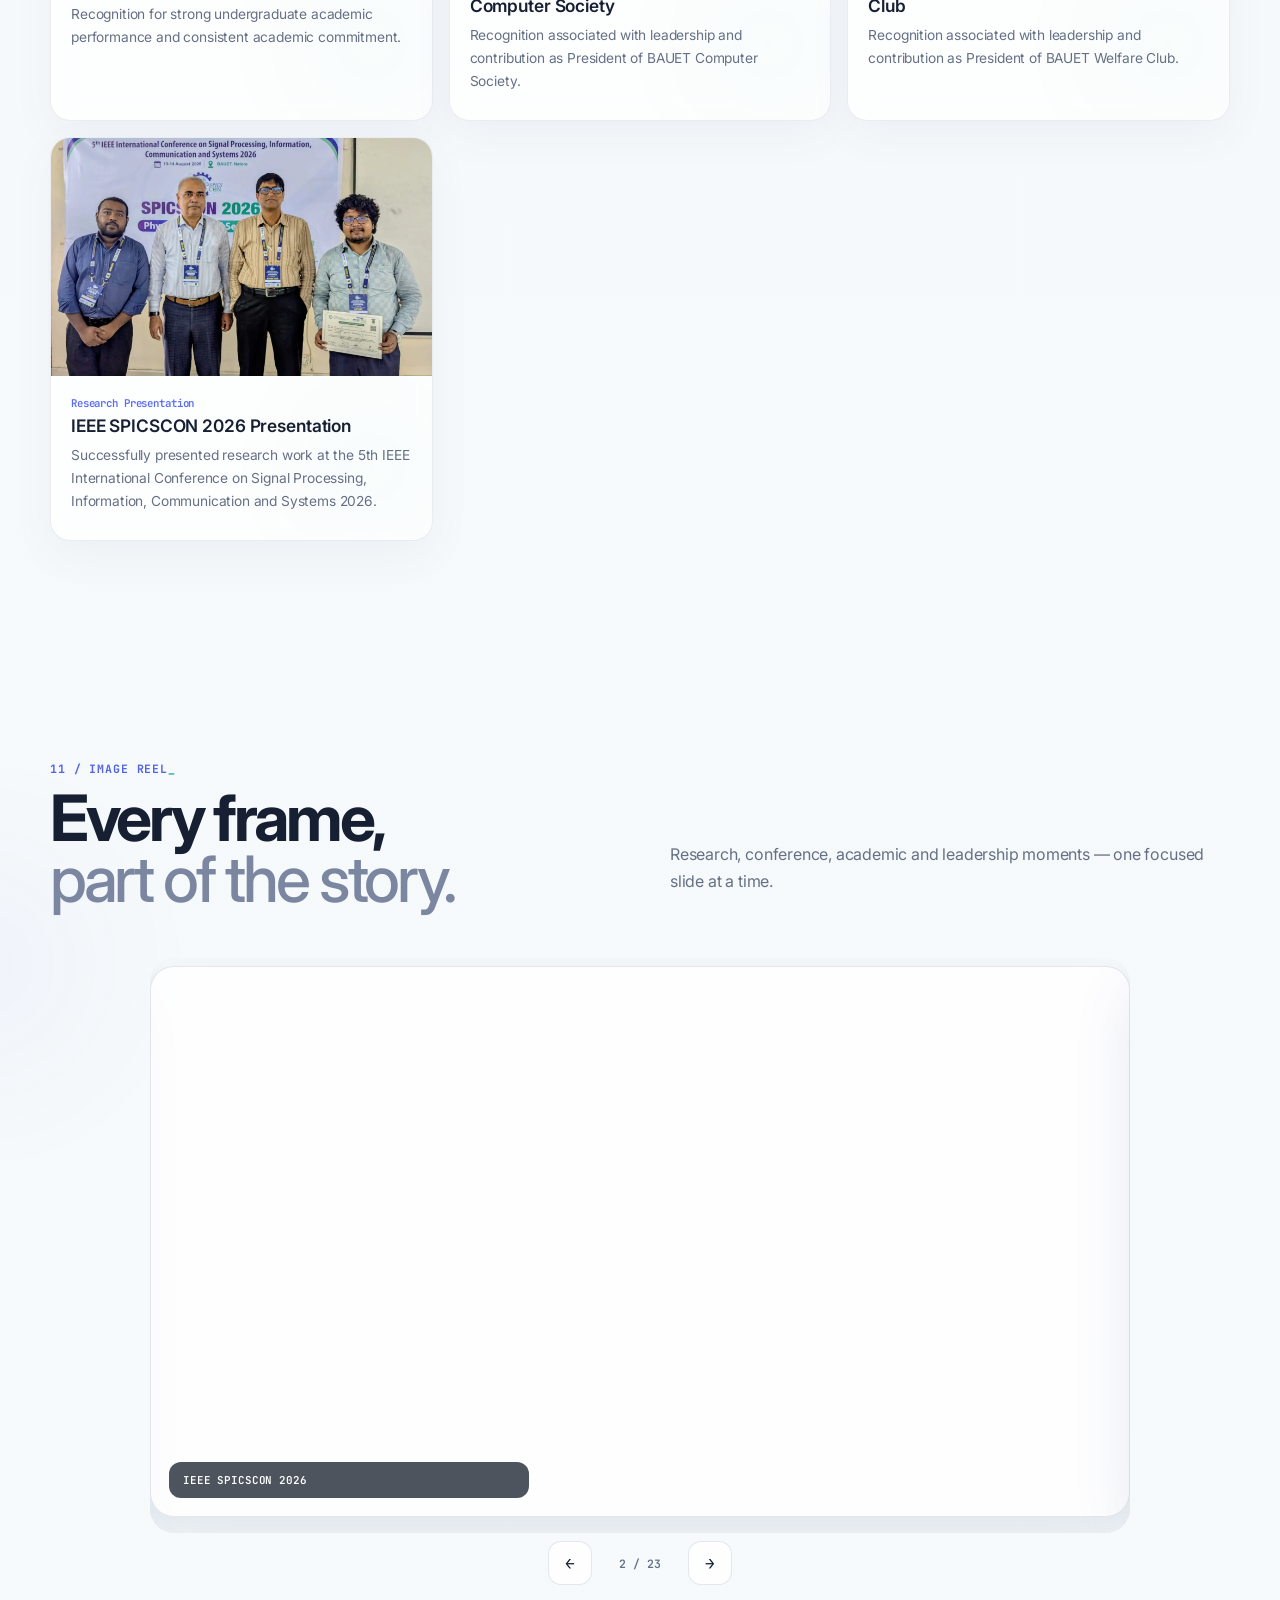
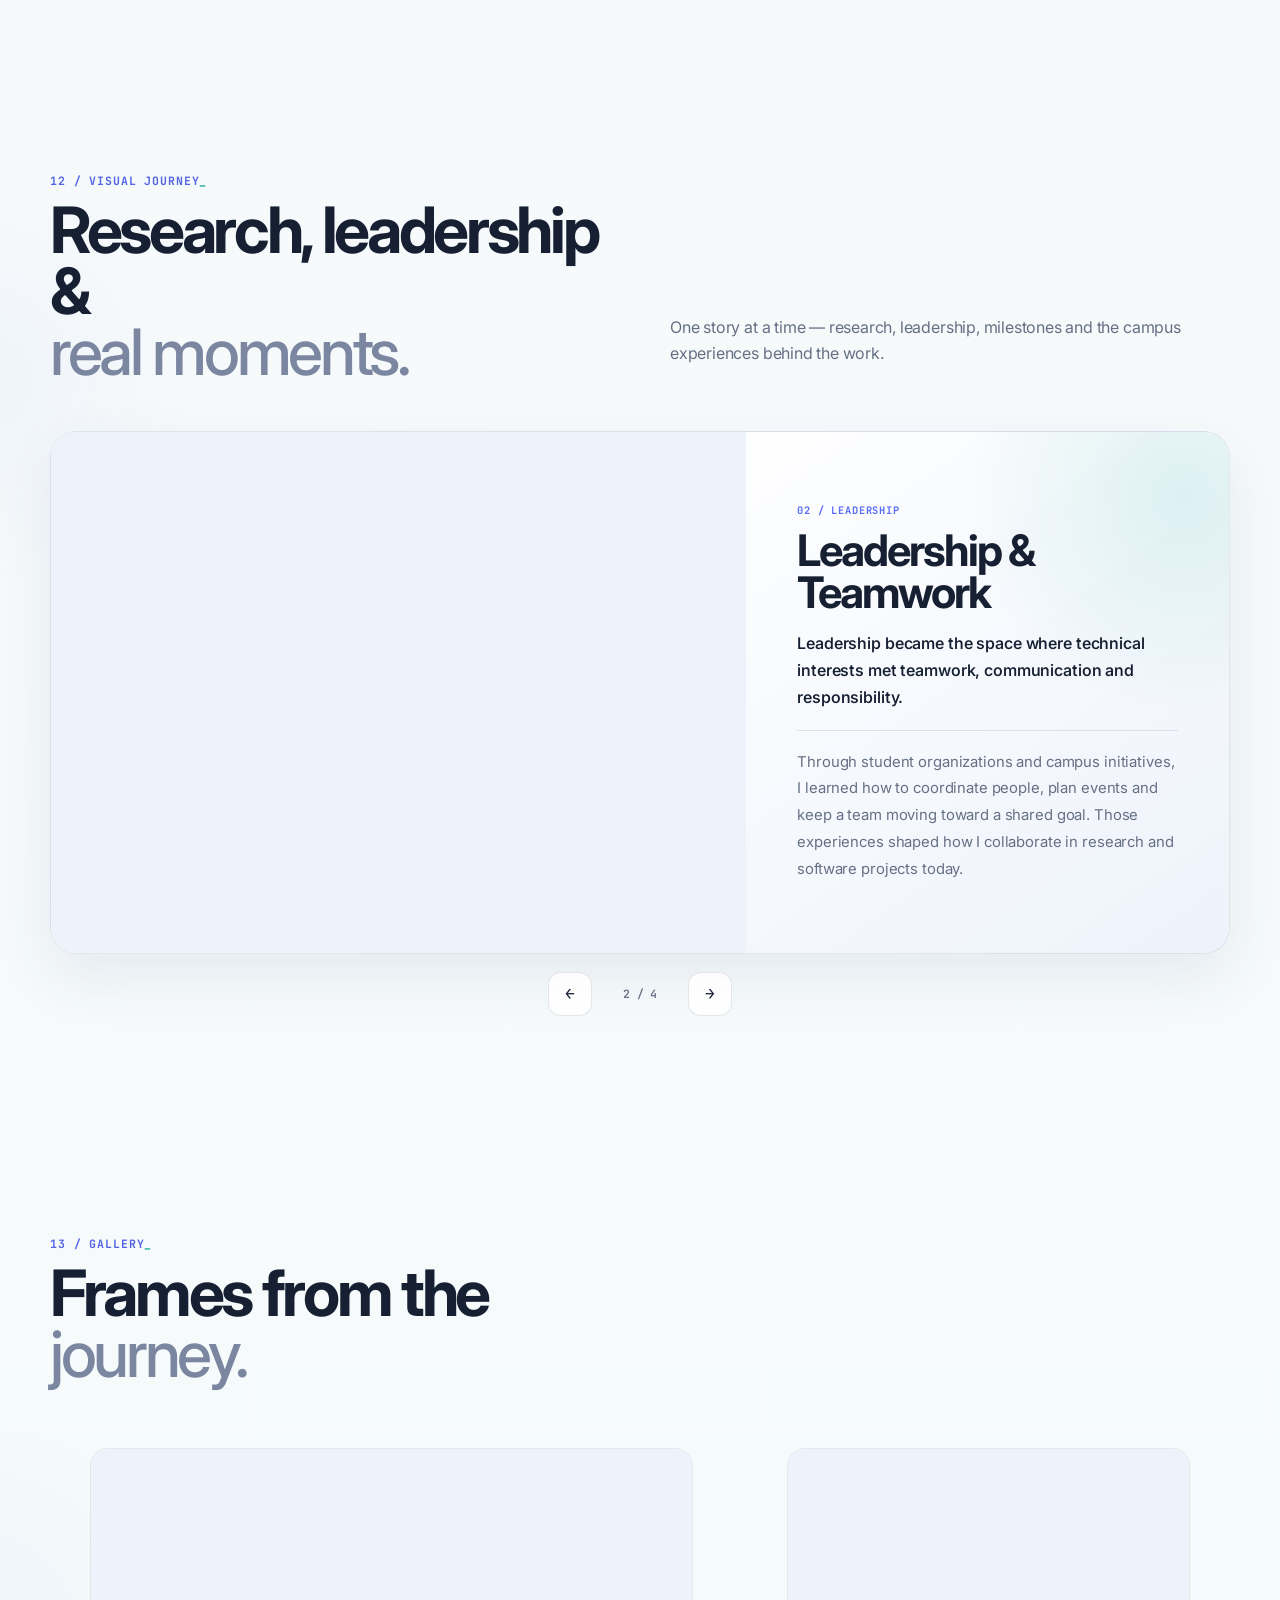
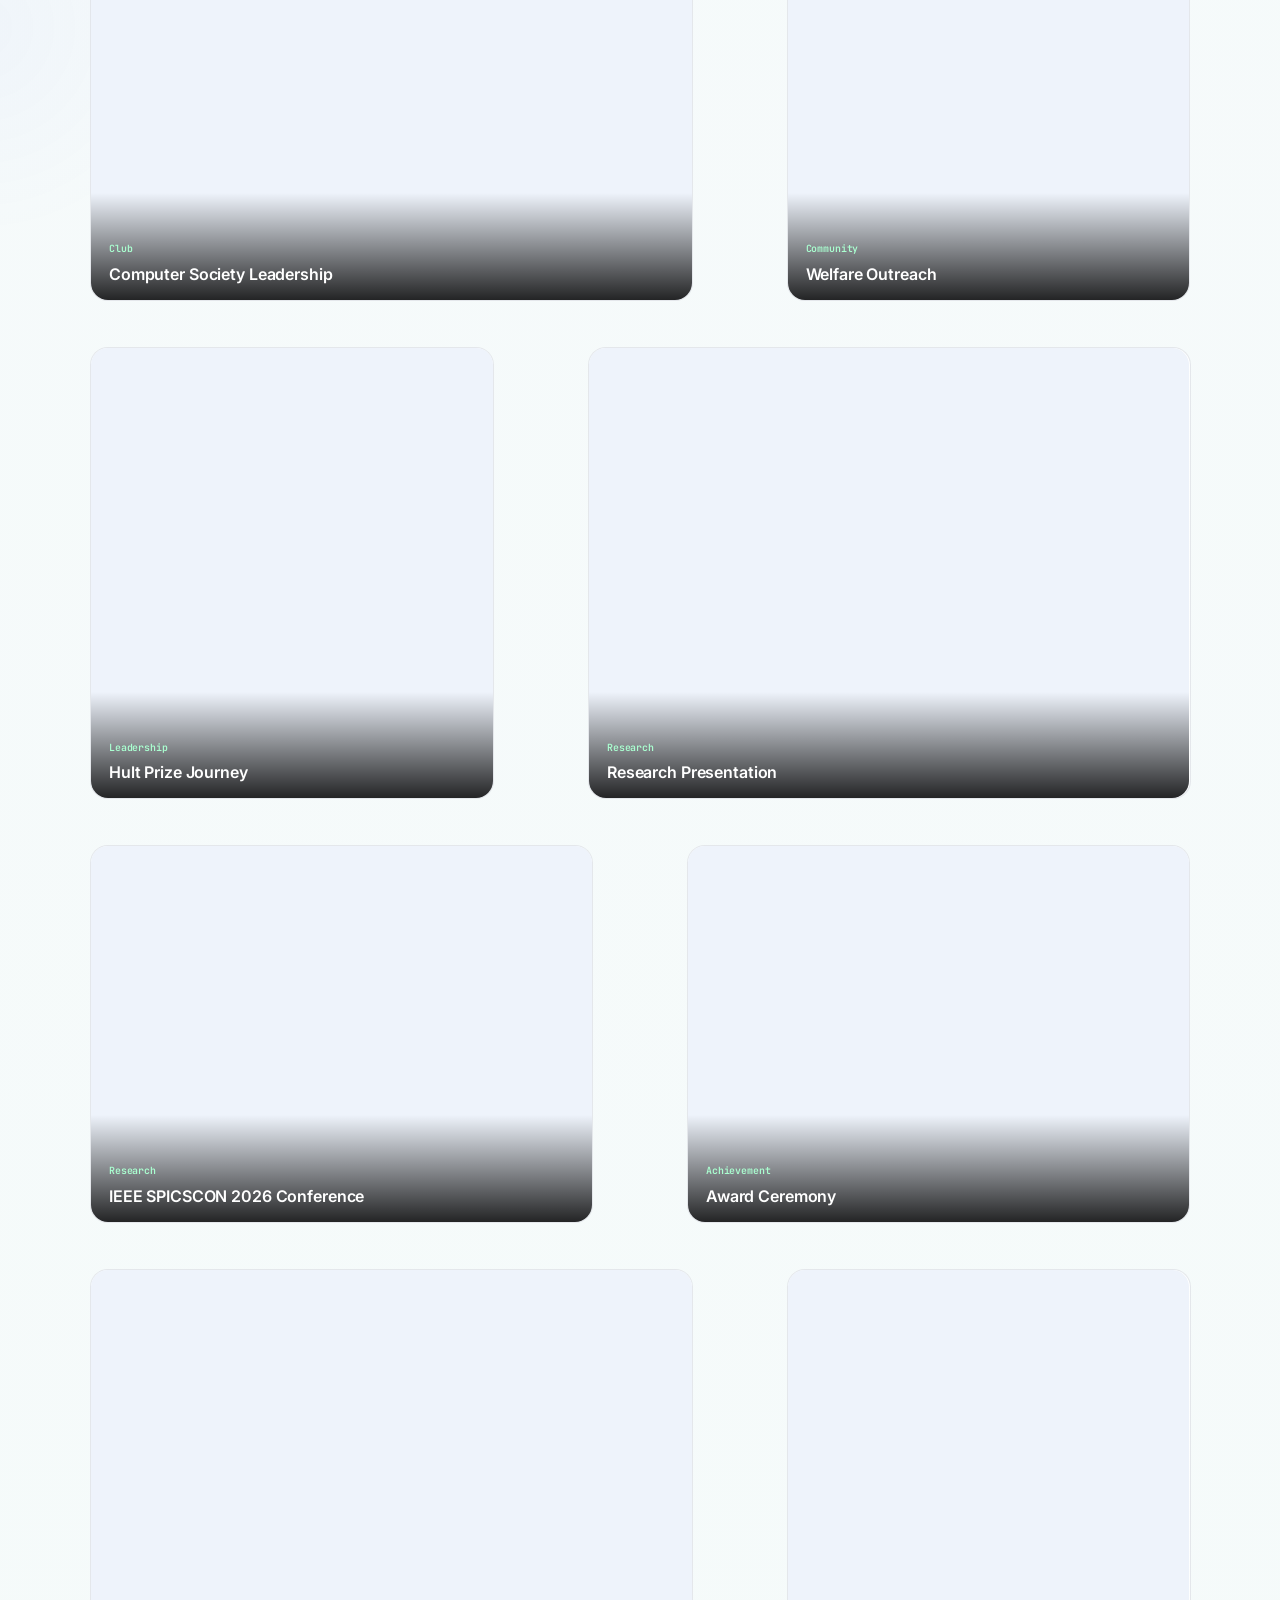
==== commit 7f6bb56e: "Refresh fullscreen responsiveness cache (index.html)" ====
--- a/index.html
+++ b/index.html
@@ -1,6 +1,6 @@
 <!DOCTYPE html>
 
-<html data-theme="light" lang="en"><head><meta charset="utf-8"/><meta content="width=device-width,initial-scale=1,viewport-fit=cover" name="viewport"/><meta content="#f7f8fc" name="theme-color"/><meta content="light dark" name="color-scheme"/><title>Dewan Nafiul Islam Noor — AI/ML Researcher &amp; Mobile Security Intern</title><meta content="Portfolio of Dewan Nafiul Islam Noor — CSE postgraduate at RUET working in AI/ML research, Human Activity Recognition, Computer Vision, Healthcare AI and mobile application security." name="description"/><meta content="Dewan Nafiul Islam Noor — AI/ML Researcher &amp; Mobile Security Intern" property="og:title"/><meta content="CSE postgraduate at RUET working in AI/ML research, Human Activity Recognition, Computer Vision, Healthcare AI and mobile application security." property="og:description"/><meta content="https://dewannoor28.github.io/assets/images/og-card.jpg" property="og:image"/><link rel="icon" type="image/png" sizes="32x32" href="assets/images/favicon-32x32.png"/><link rel="icon" type="image/png" sizes="16x16" href="assets/images/favicon-16x16.png"/><link rel="apple-touch-icon" sizes="180x180" href="assets/images/apple-touch-icon.png"/><link rel="manifest" href="site.webmanifest"/><link rel="shortcut icon" href="favicon.ico"/><link rel="preload" as="image" href="assets/images/logo-mark.webp" fetchpriority="high"/><link rel="preload" as="image" href="assets/images/profile-main.webp" fetchpriority="high"/><link rel="preconnect" href="https://fonts.googleapis.com"/><link rel="preconnect" href="https://fonts.gstatic.com" crossorigin/><link href="https://fonts.googleapis.com/css2?family=Inter:wght@400;500;600;700;800&family=JetBrains+Mono:wght@400;500;600&display=swap" rel="stylesheet"/><link href="styles.css?v=39" rel="stylesheet"/><link rel="canonical" href="https://dewannoor28.github.io/"/><meta property="og:type" content="website"/><meta property="og:url" content="https://dewannoor28.github.io/"/><meta name="twitter:card" content="summary_large_image"/><meta name="twitter:title" content="Dewan Nafiul Islam Noor — AI/ML Researcher &amp; Mobile Security Intern"/><meta name="twitter:description" content="Portfolio of Dewan Nafiul Islam Noor — CSE postgraduate at RUET working in AI/ML research, Human Activity Recognition, Computer Vision, Healthcare AI and mobile application security."/><meta name="twitter:image" content="https://dewannoor28.github.io/assets/images/og-card.jpg"/></head><body data-page="home">
+<html data-theme="light" lang="en"><head><meta charset="utf-8"/><meta content="width=device-width,initial-scale=1,viewport-fit=cover" name="viewport"/><meta content="#f7f8fc" name="theme-color"/><meta content="light dark" name="color-scheme"/><title>Dewan Nafiul Islam Noor — AI/ML Researcher &amp; Mobile Security Intern</title><meta content="Portfolio of Dewan Nafiul Islam Noor — CSE postgraduate at RUET working in AI/ML research, Human Activity Recognition, Computer Vision, Healthcare AI and mobile application security." name="description"/><meta content="Dewan Nafiul Islam Noor — AI/ML Researcher &amp; Mobile Security Intern" property="og:title"/><meta content="CSE postgraduate at RUET working in AI/ML research, Human Activity Recognition, Computer Vision, Healthcare AI and mobile application security." property="og:description"/><meta content="https://dewannoor28.github.io/assets/images/og-card.jpg" property="og:image"/><link rel="icon" type="image/png" sizes="32x32" href="assets/images/favicon-32x32.png"/><link rel="icon" type="image/png" sizes="16x16" href="assets/images/favicon-16x16.png"/><link rel="apple-touch-icon" sizes="180x180" href="assets/images/apple-touch-icon.png"/><link rel="manifest" href="site.webmanifest"/><link rel="shortcut icon" href="favicon.ico"/><link rel="preload" as="image" href="assets/images/logo-mark.webp" fetchpriority="high"/><link rel="preload" as="image" href="assets/images/profile-main.webp" fetchpriority="high"/><link rel="preconnect" href="https://fonts.googleapis.com"/><link rel="preconnect" href="https://fonts.gstatic.com" crossorigin/><link href="https://fonts.googleapis.com/css2?family=Inter:wght@400;500;600;700;800&family=JetBrains+Mono:wght@400;500;600&display=swap" rel="stylesheet"/><link href="styles.css?v=40" rel="stylesheet"/><link rel="canonical" href="https://dewannoor28.github.io/"/><meta property="og:type" content="website"/><meta property="og:url" content="https://dewannoor28.github.io/"/><meta name="twitter:card" content="summary_large_image"/><meta name="twitter:title" content="Dewan Nafiul Islam Noor — AI/ML Researcher &amp; Mobile Security Intern"/><meta name="twitter:description" content="Portfolio of Dewan Nafiul Islam Noor — CSE postgraduate at RUET working in AI/ML research, Human Activity Recognition, Computer Vision, Healthcare AI and mobile application security."/><meta name="twitter:image" content="https://dewannoor28.github.io/assets/images/og-card.jpg"/></head><body data-page="home">
 <div class="progress"></div><div class="bg-grid"></div><div class="ambient-orbs" aria-hidden="true"><i></i><i></i><i></i></div><div class="noise"></div>
 <div class="cursor"></div><div class="cursor-dot"></div>
 <header class="site-header"><div class="container nav">
@@ -85,4 +85,4 @@
 <div id="google_translate_element" class="google-translate-host notranslate" translate="no" aria-hidden="true"></div>
 <div class="command" id="command"><div class="command-box"><div class="command-search"><span class="mono">›</span><input autocomplete="off" id="command-input" placeholder="Search portfolio or type a destination…"/><span class="mono">ESC</span></div><div class="command-results" id="command-results"></div></div></div>
 <div class="image-modal" id="image-modal"><button aria-label="Close" id="modal-close">×</button><img alt="" id="modal-image"/></div>
-<script defer src="data.js?v=39"></script><script defer src="app.js?v=39"></script></body></html>+<script defer src="data.js?v=40"></script><script defer src="app.js?v=40"></script></body></html>
--- a/styles.css
+++ b/styles.css
@@ -2018,3 +2018,37 @@
     animation-duration:.42s!important;
   }
 }
+
+
+/* ==============================================================
+   v40 — LARGE DESKTOP / ULTRAWIDE RESPONSIVENESS
+   Wider canvas + complete gallery grid for items 7–10.
+   ============================================================== */
+
+/* Complete the desktop 12-column gallery pattern. */
+@media(min-width:981px){
+  .gallery-item:nth-child(7),
+  .gallery-item:nth-child(10){
+    grid-column:span 7!important;
+  }
+  .gallery-item:nth-child(8),
+  .gallery-item:nth-child(9){
+    grid-column:span 5!important;
+  }
+}
+
+/* Use more of large/fullscreen displays without making text edge-to-edge. */
+@media(min-width:1400px){
+  :root{--max:1440px}
+  .container{
+    width:min(var(--max),calc(100% - 64px));
+  }
+}
+
+/* Extra-wide monitors retain comfortable outer breathing room. */
+@media(min-width:1800px){
+  :root{--max:1560px}
+  .container{
+    width:min(var(--max),calc(100% - 96px));
+  }
+}
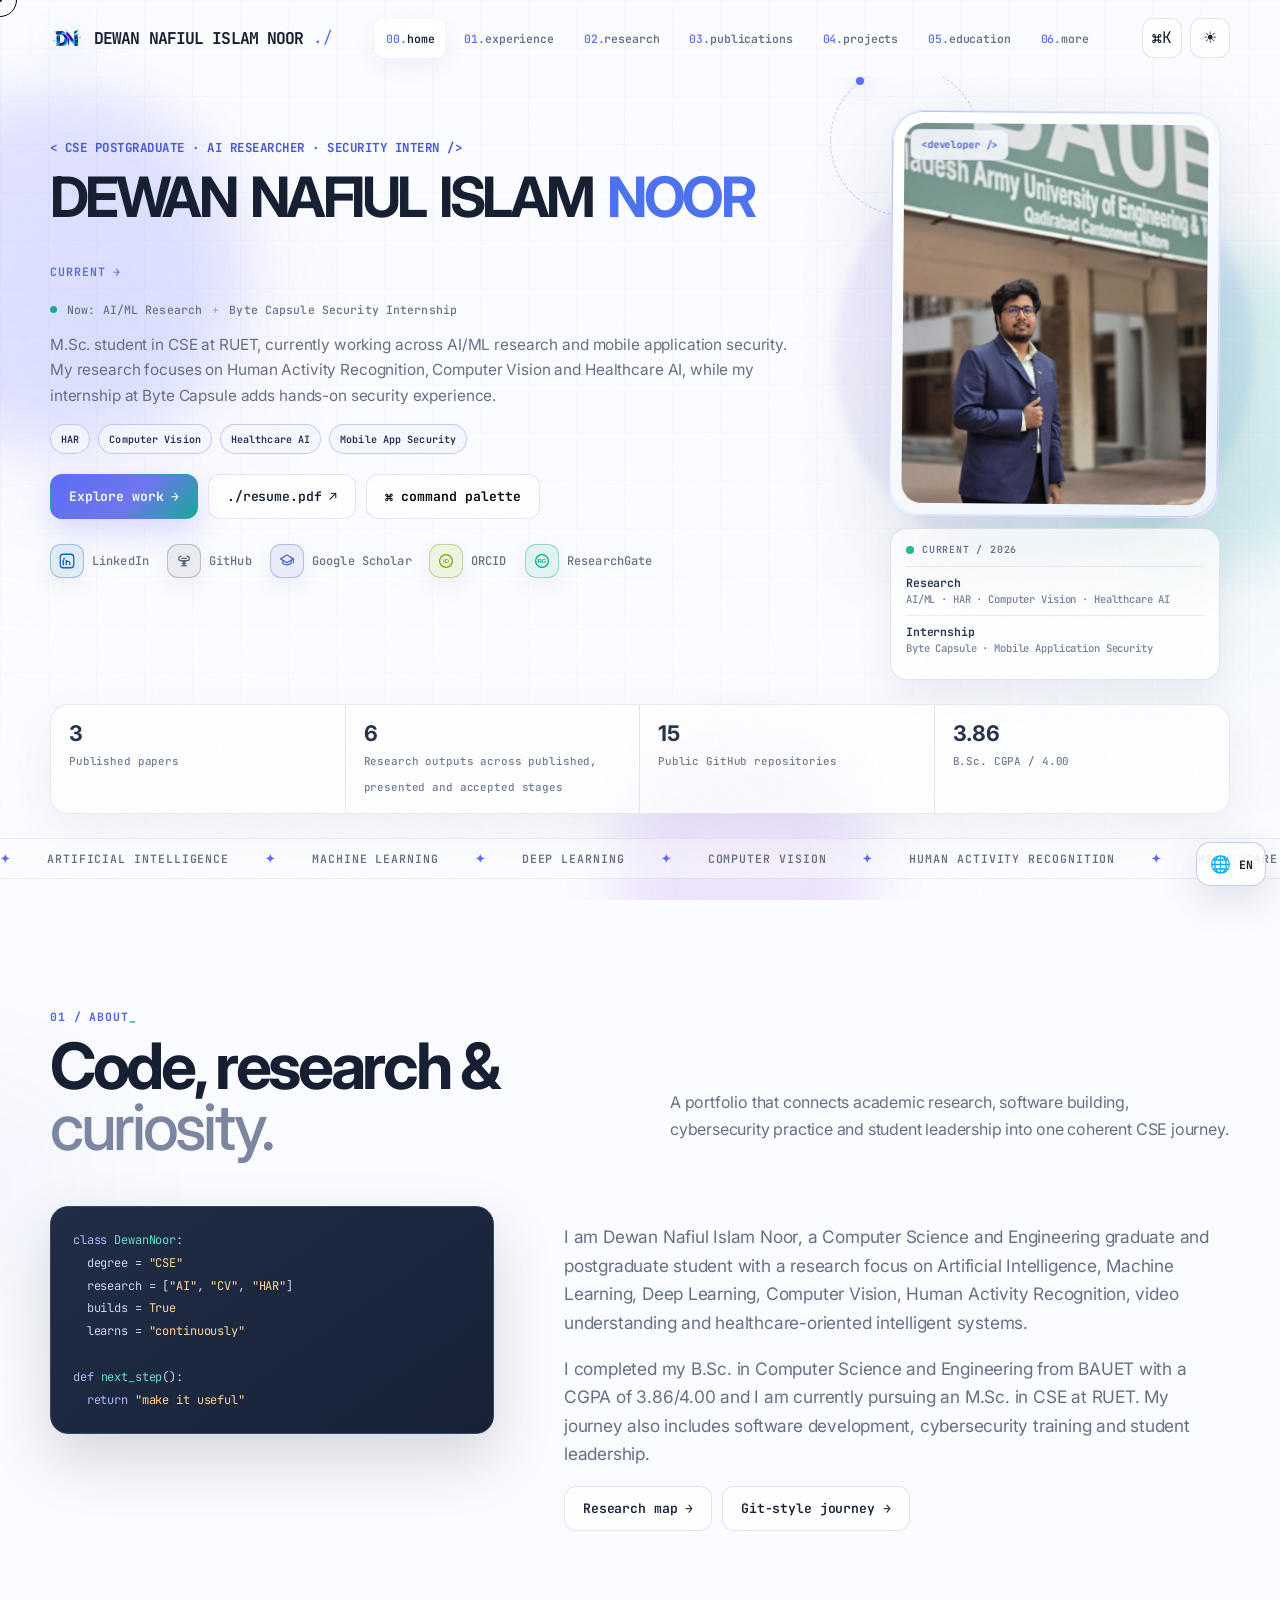
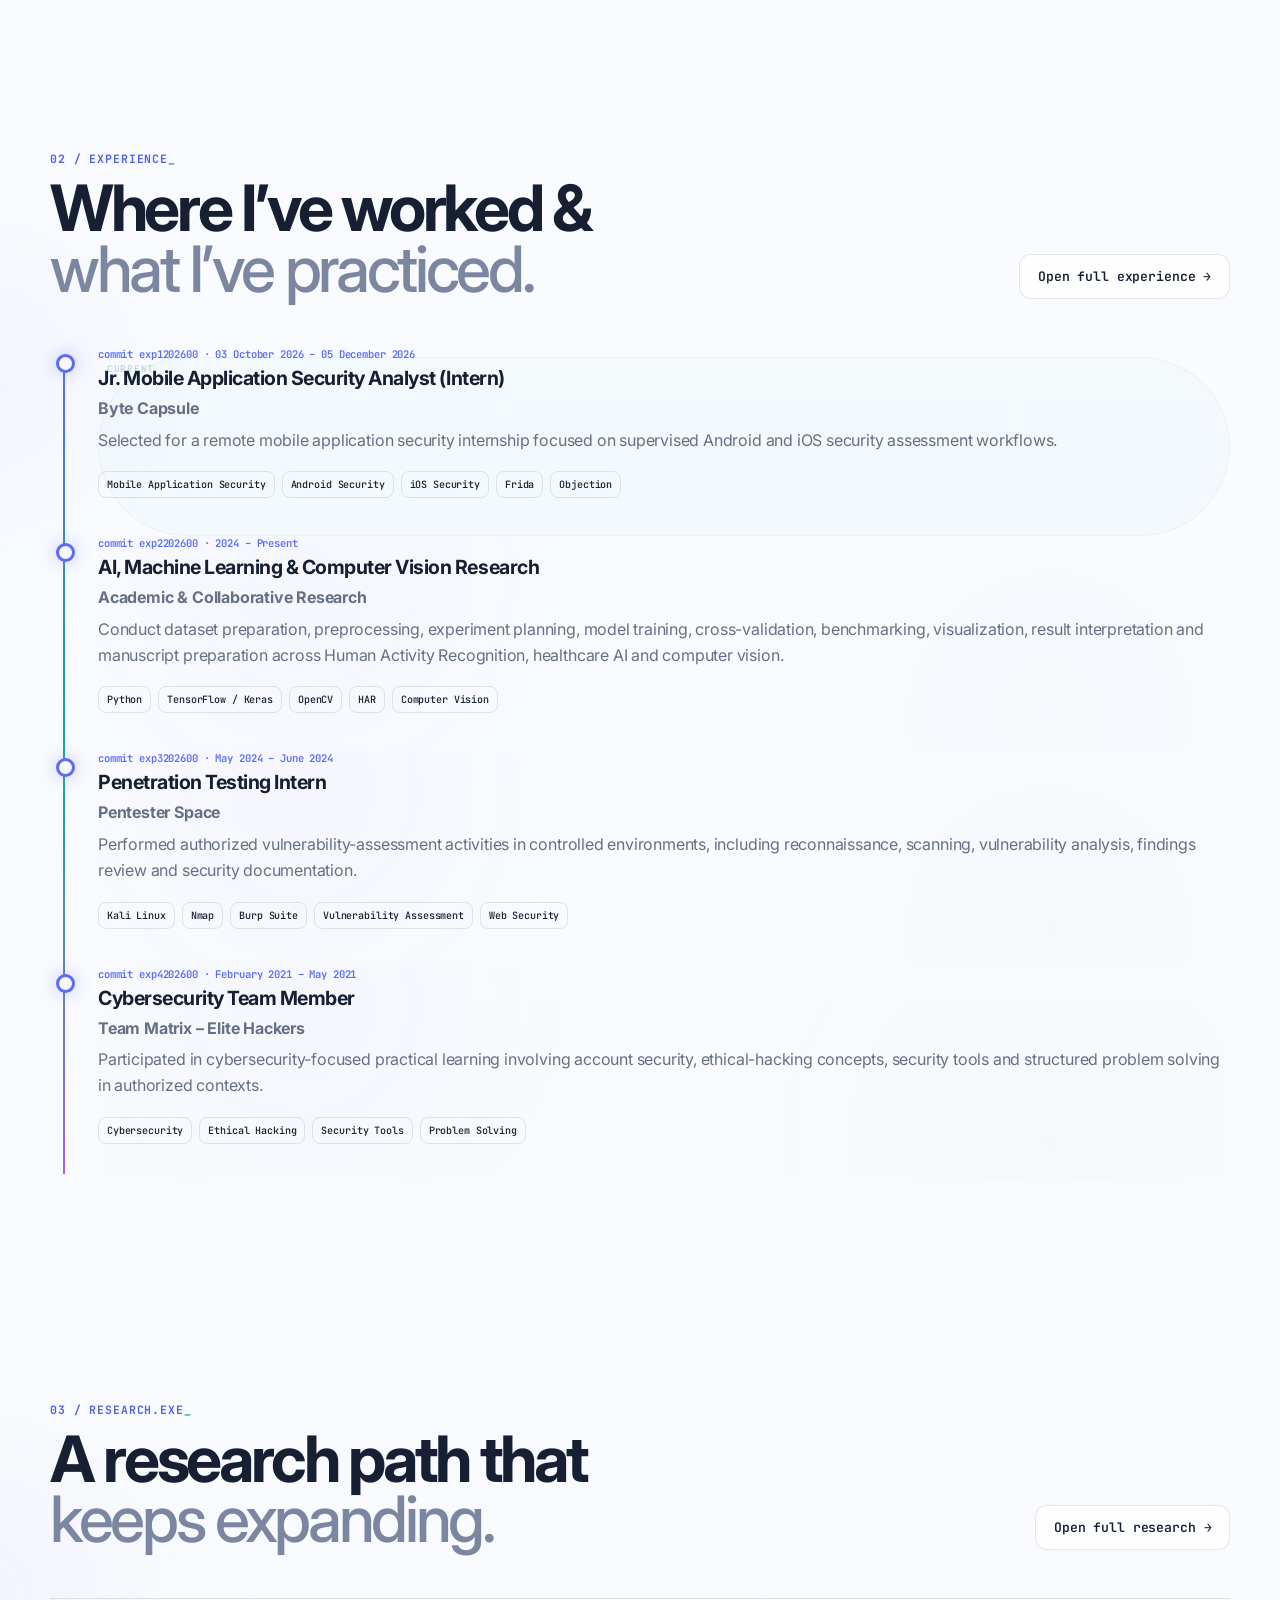
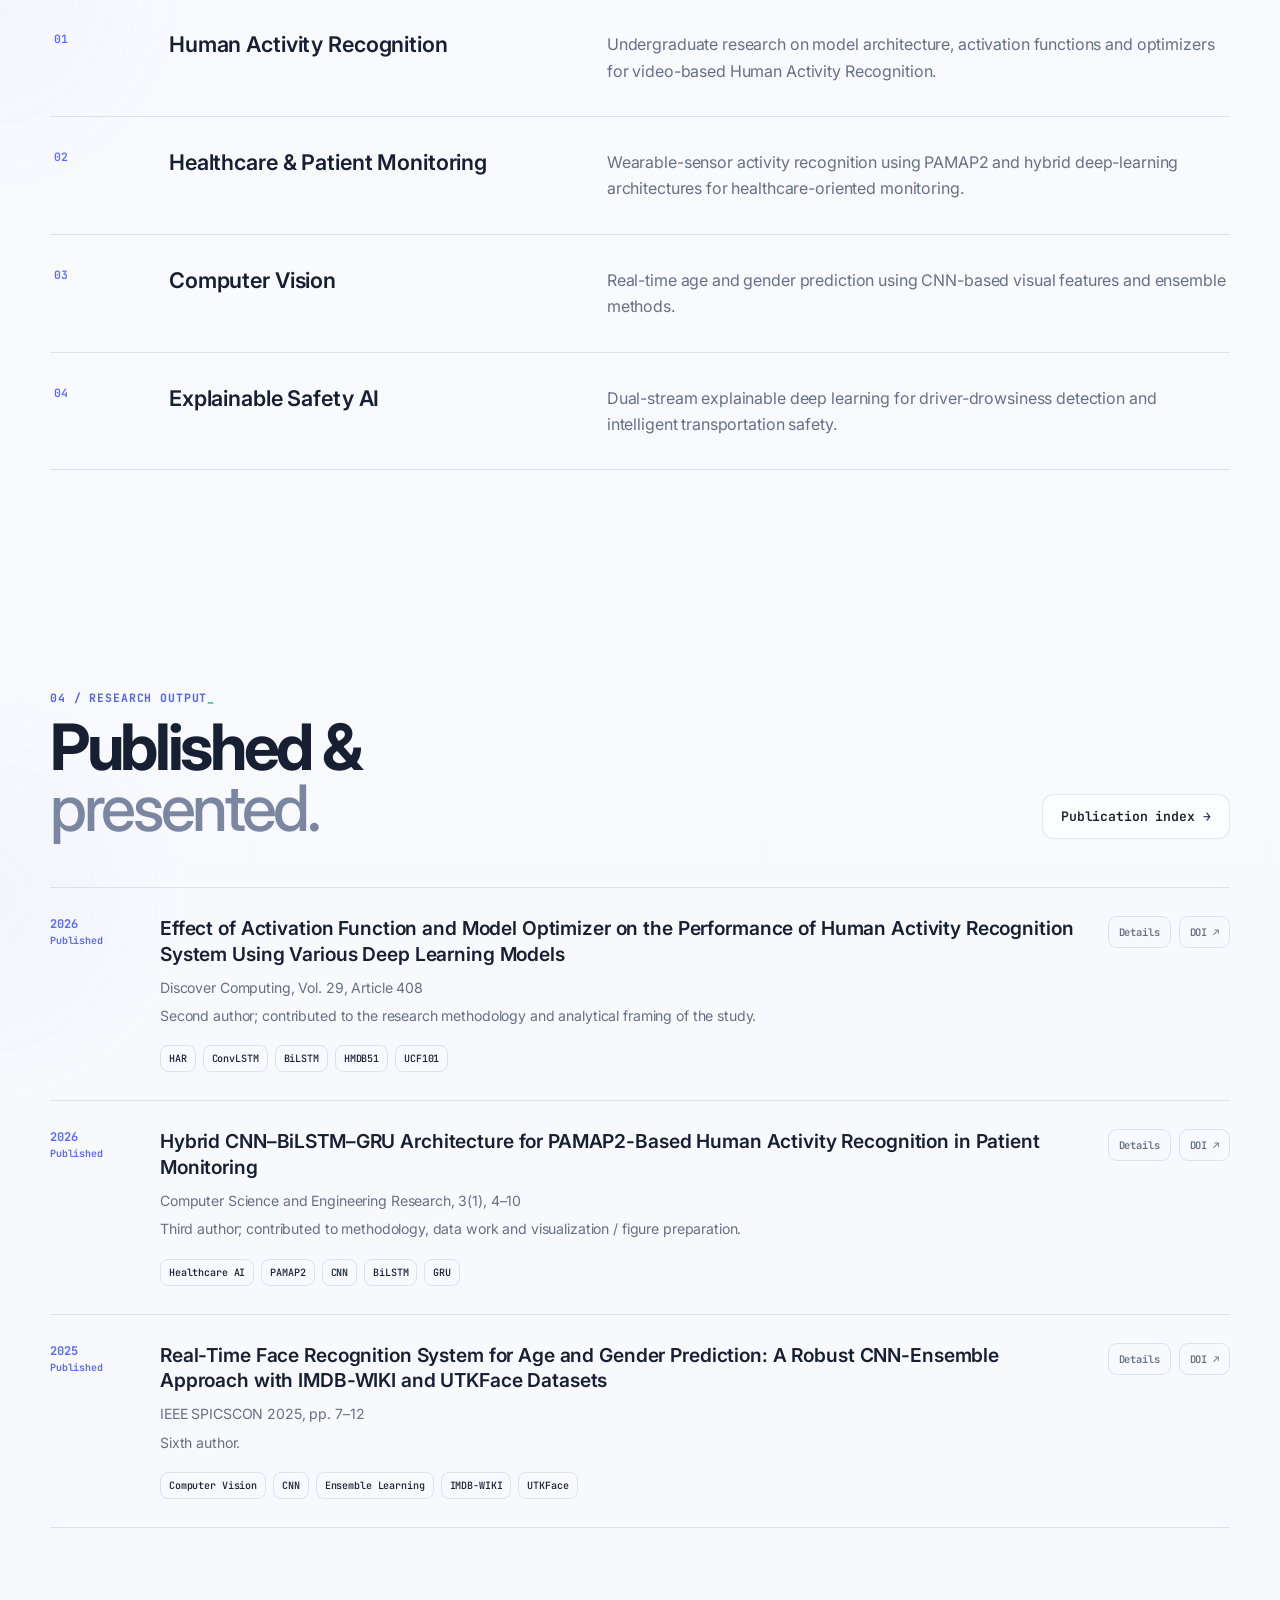
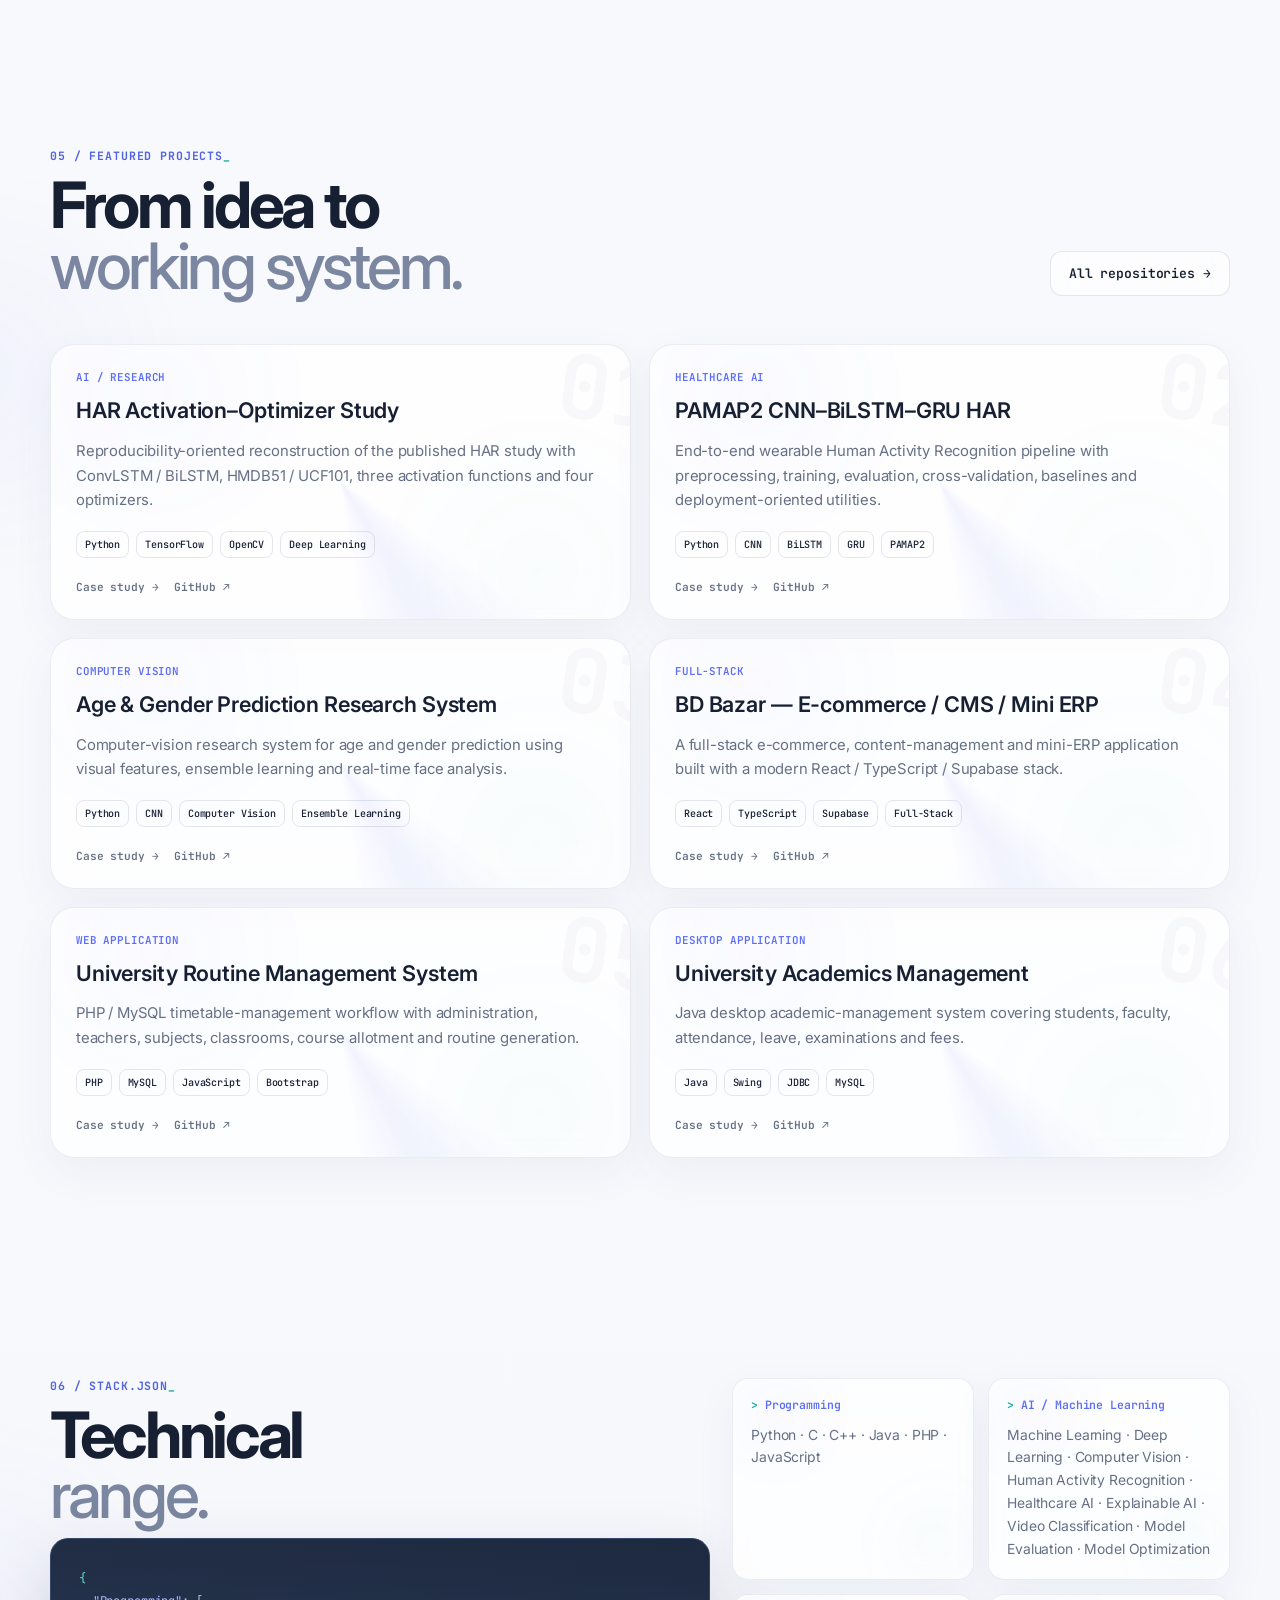
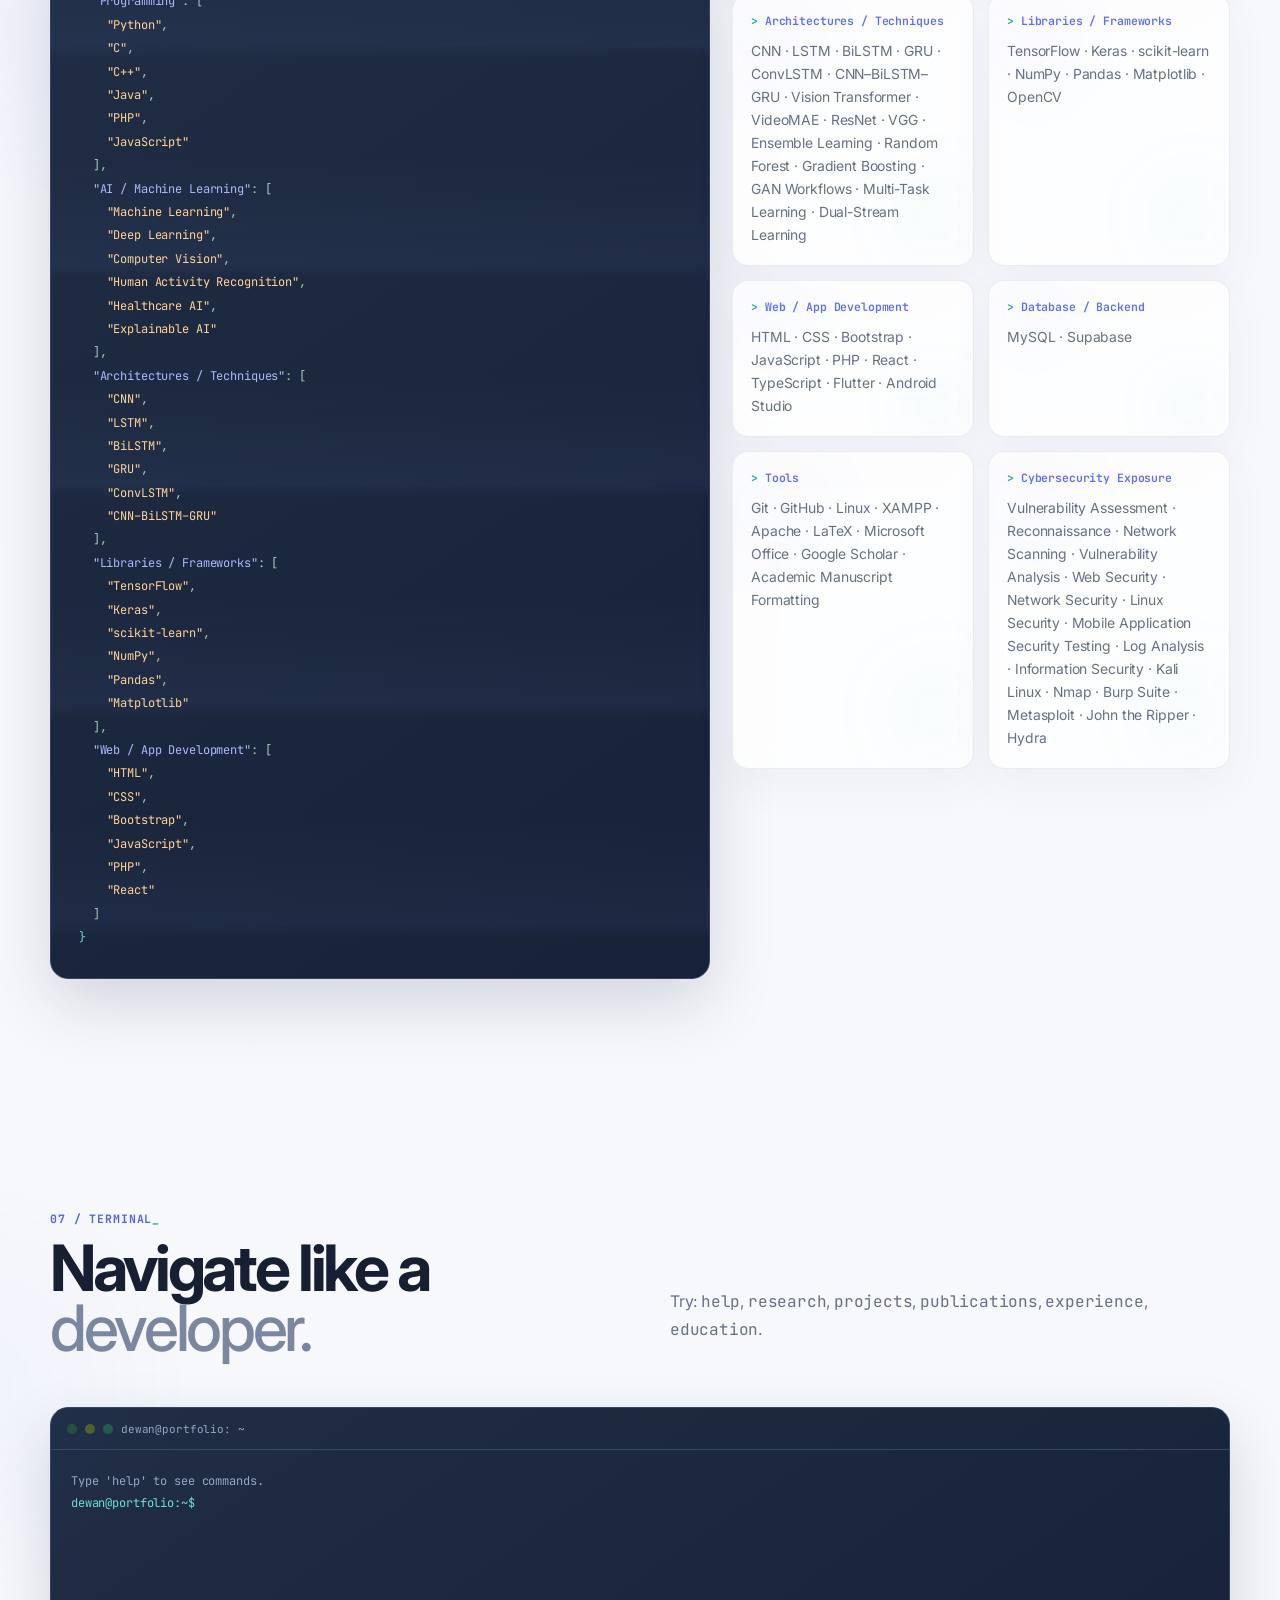
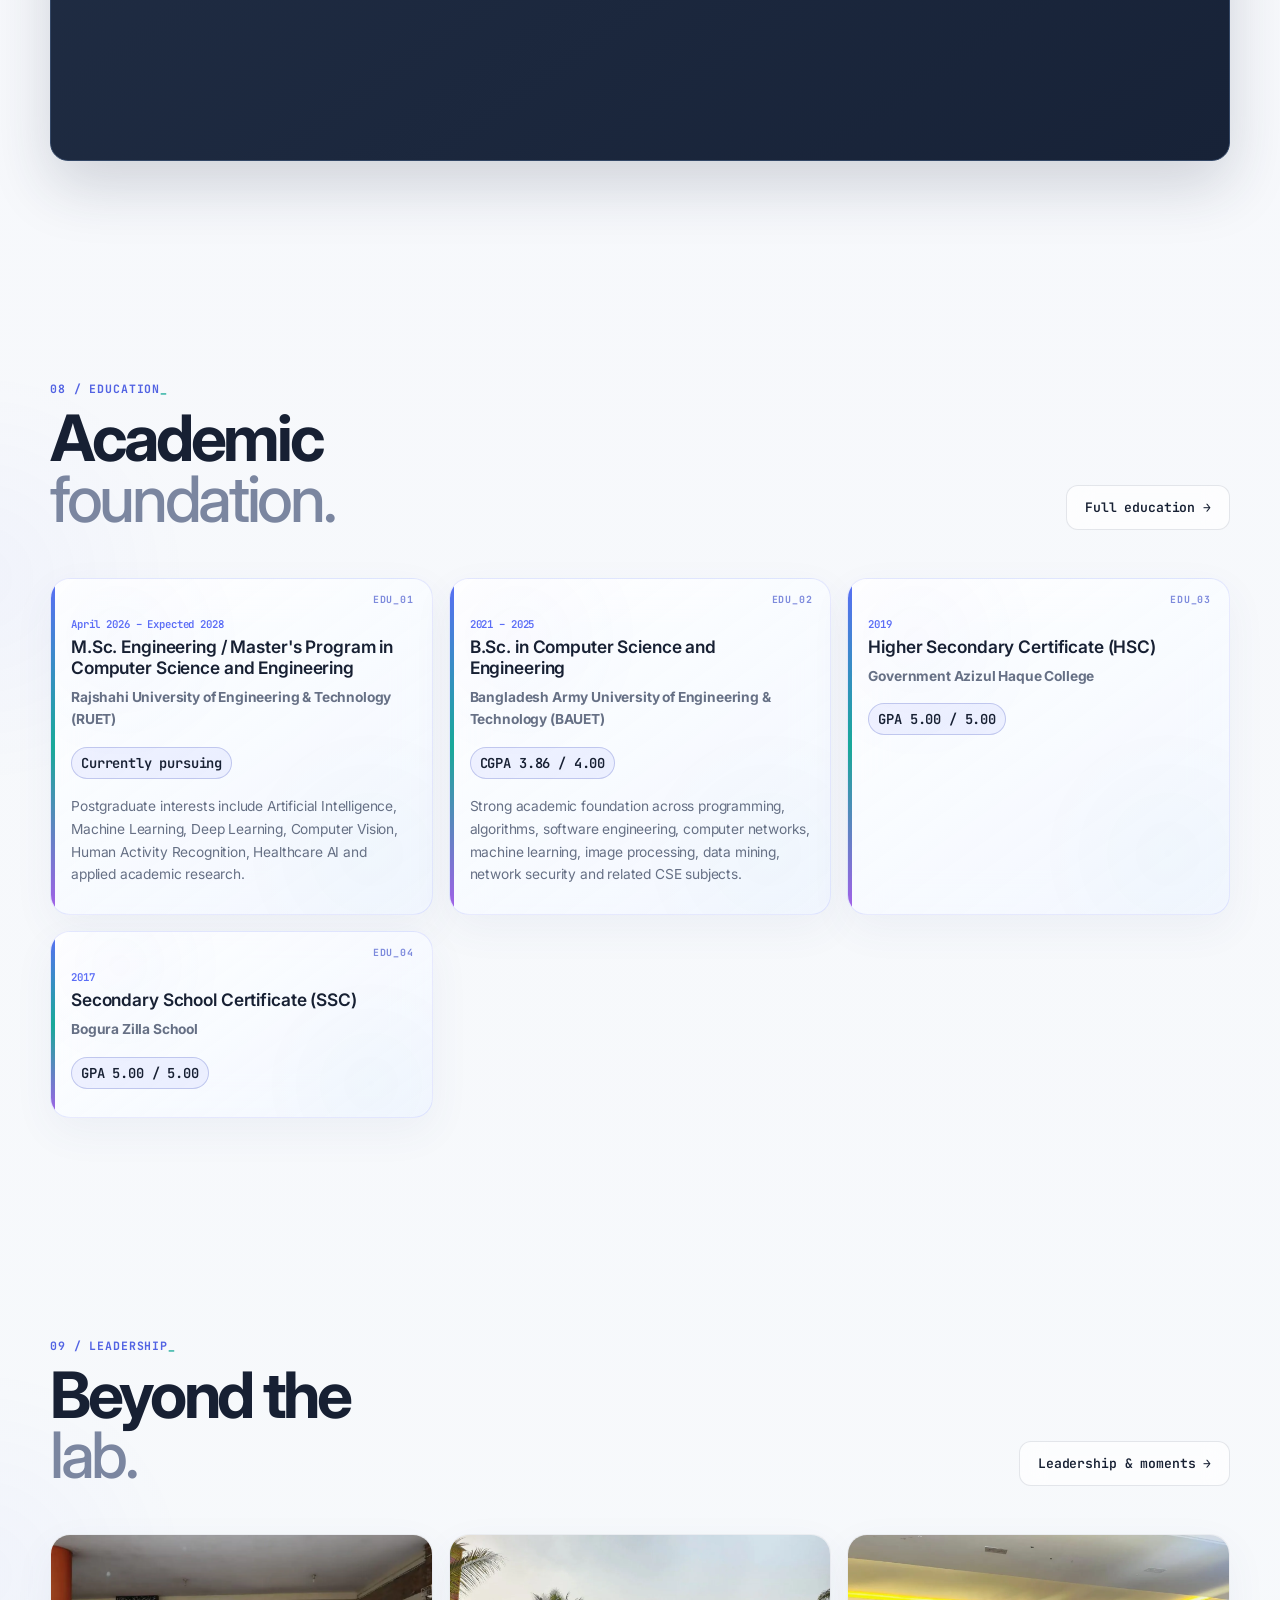
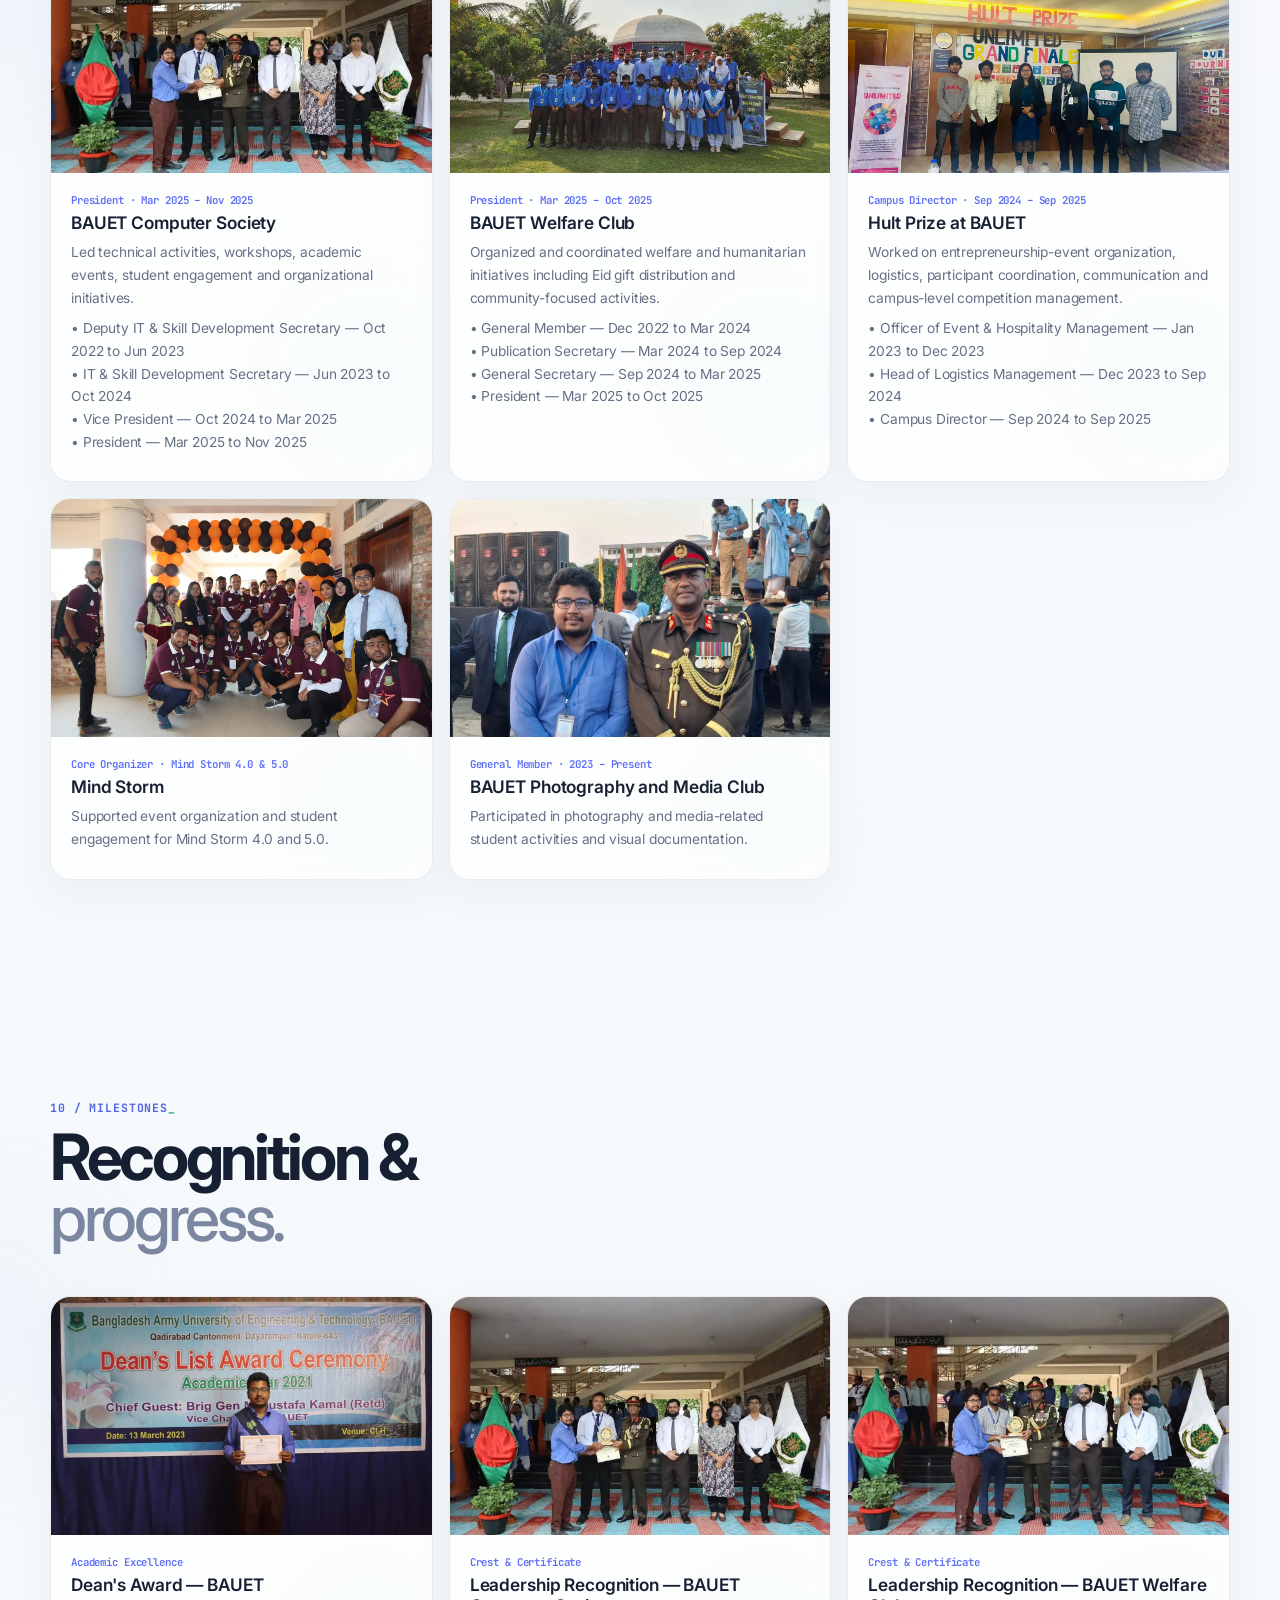
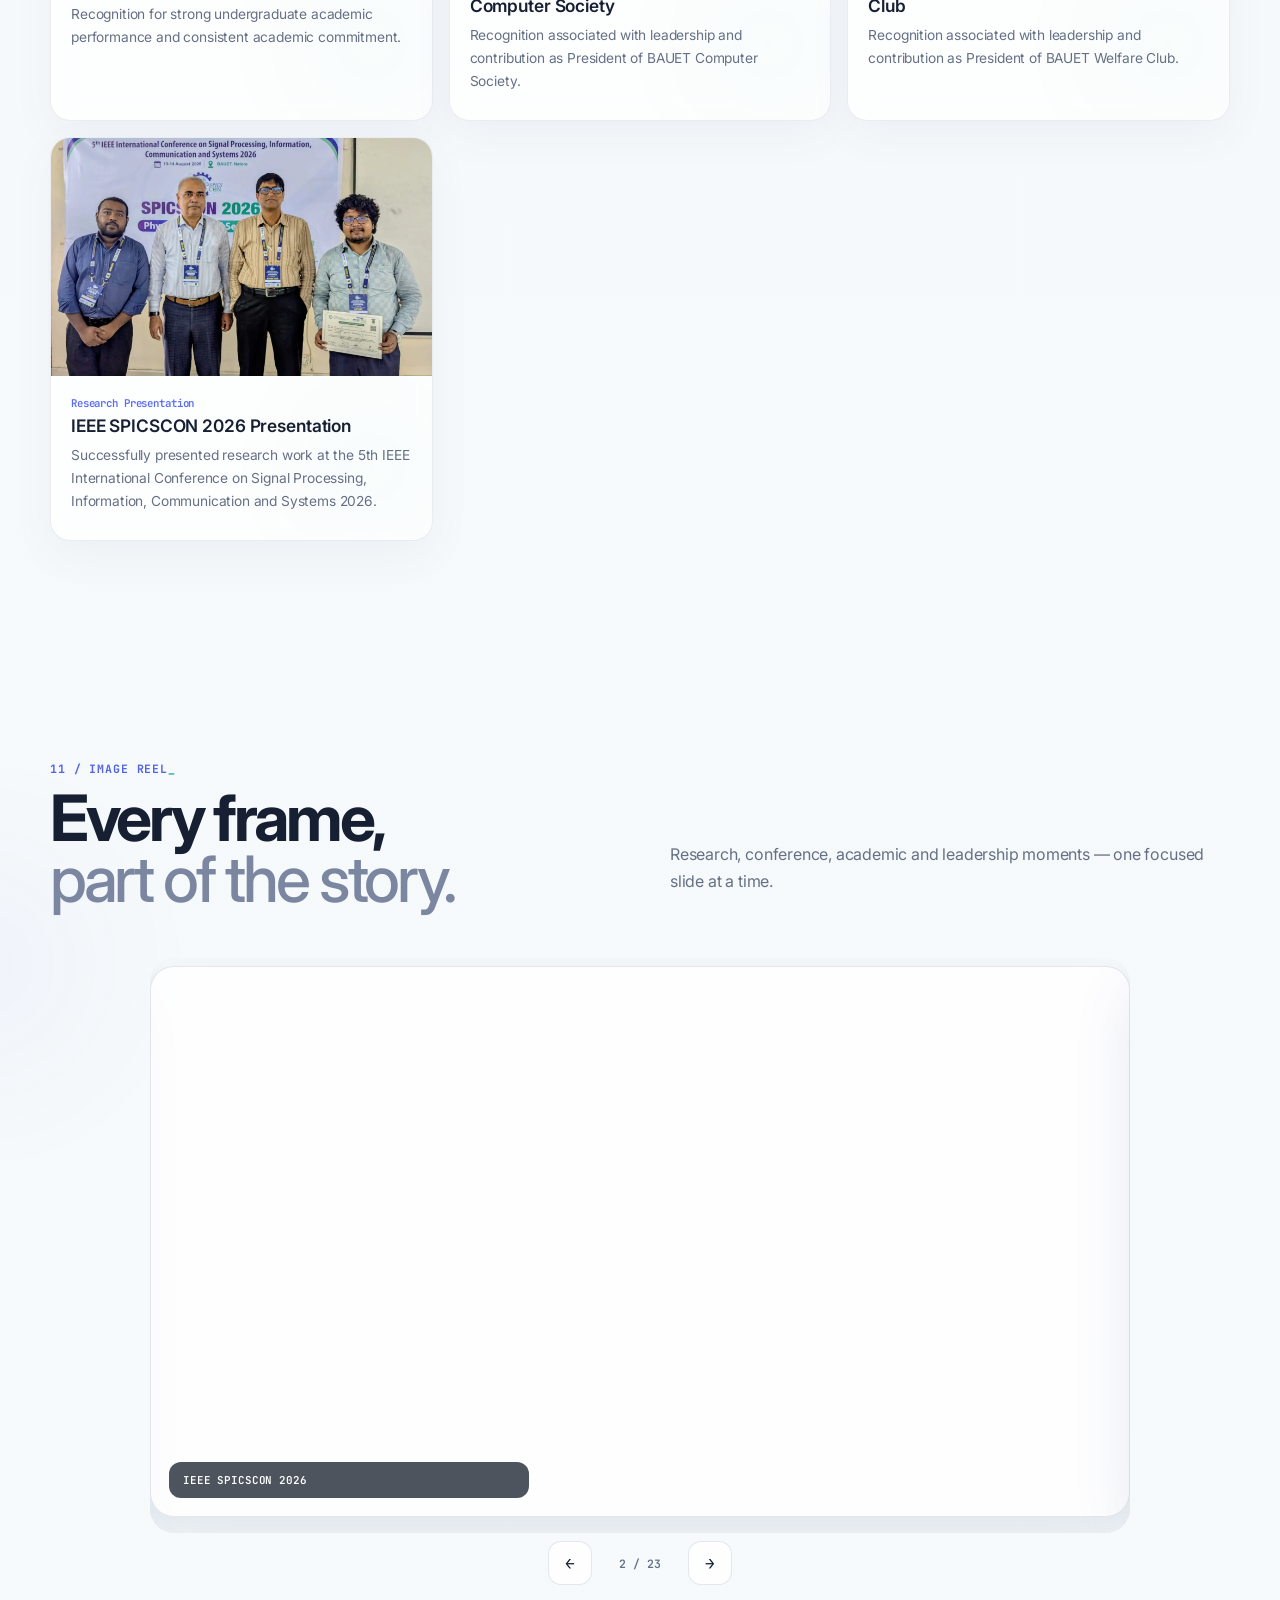
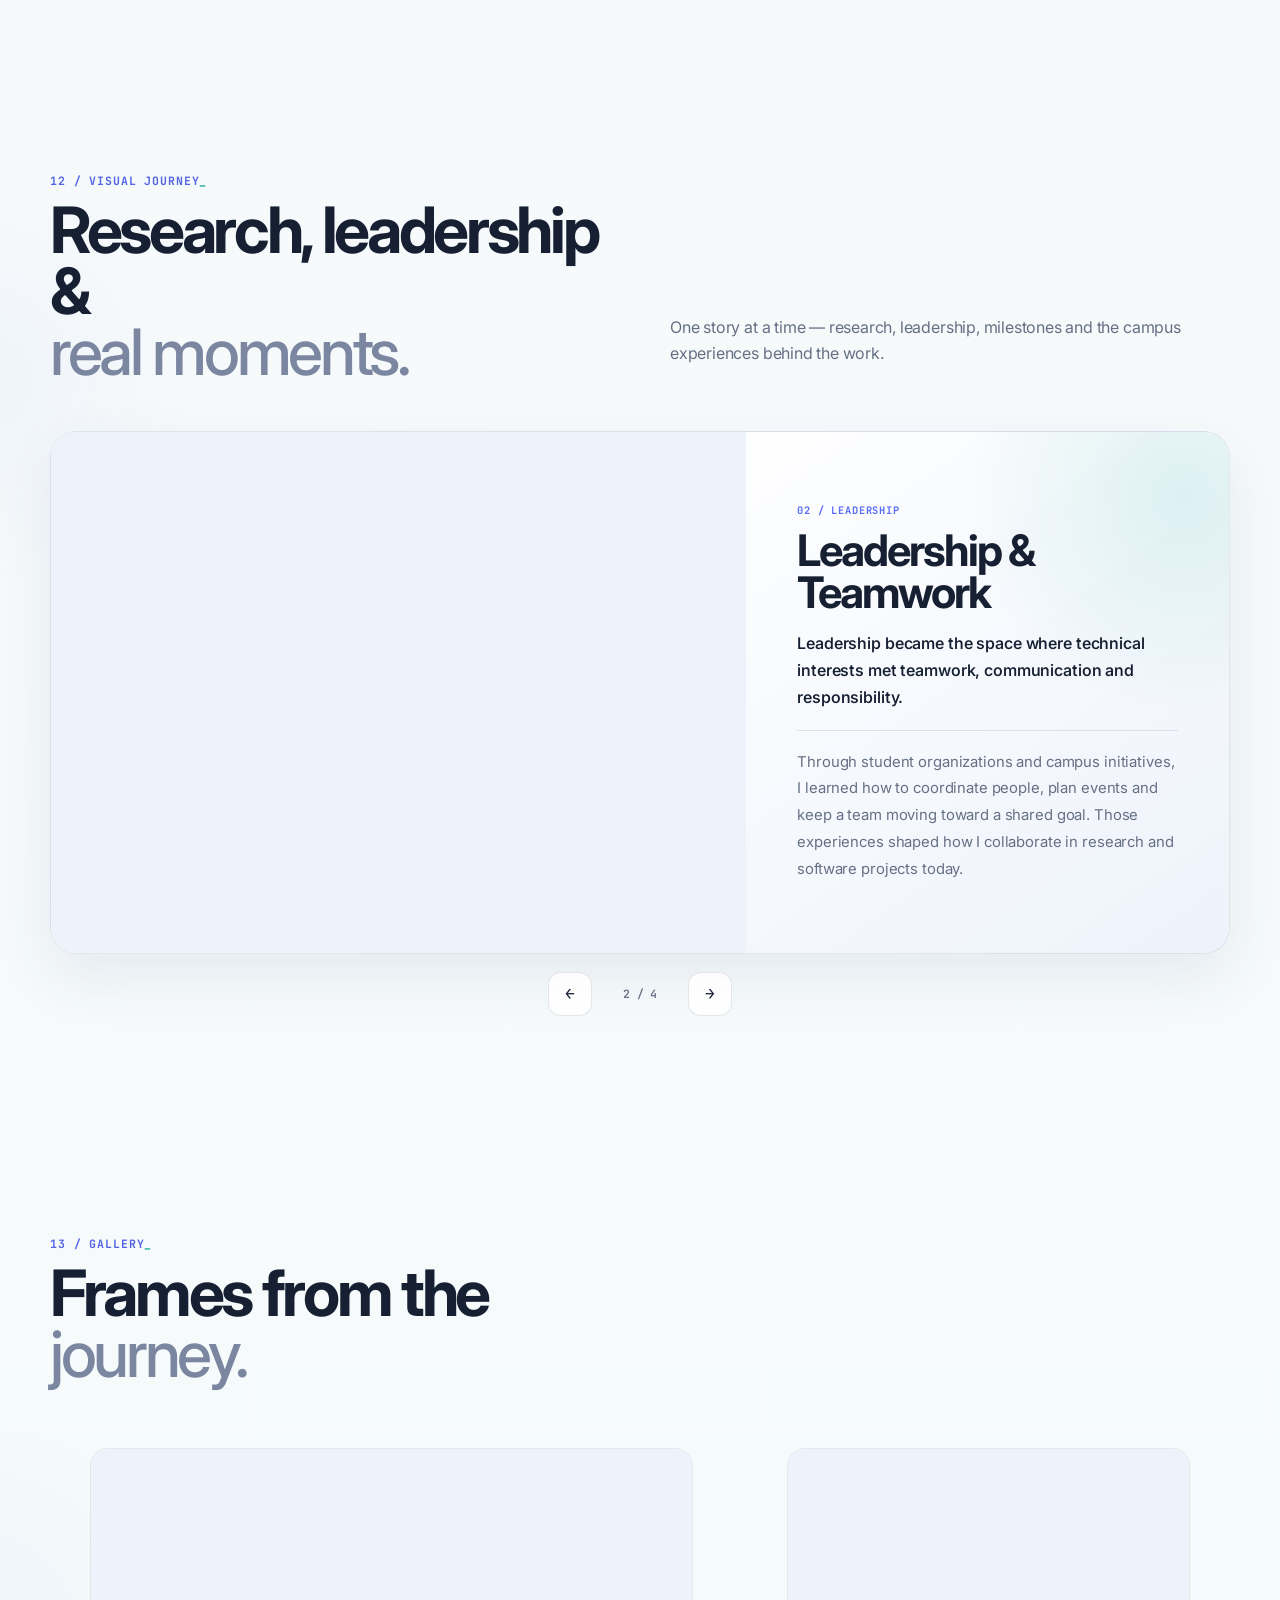
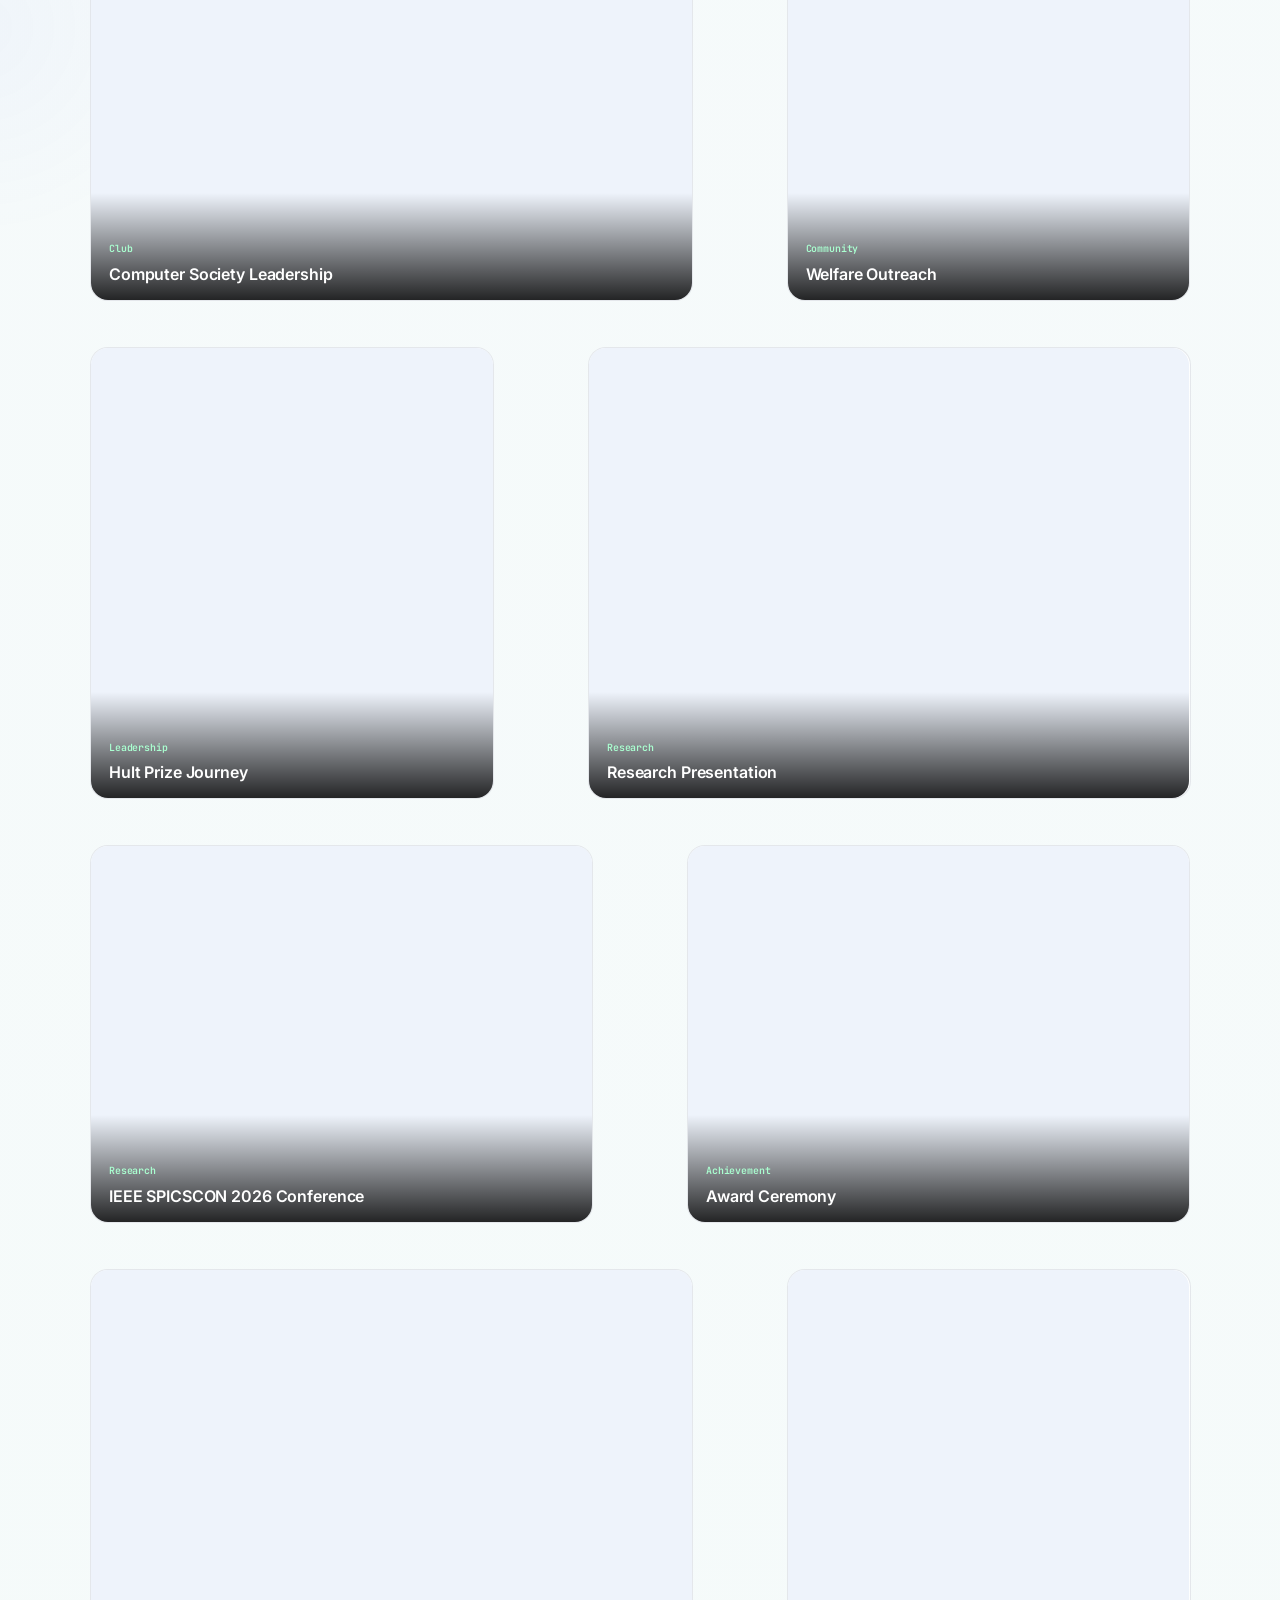
==== commit c83502a1: "Make resume button view-only in new tab" ====
--- a/index.html
+++ b/index.html
@@ -1,6 +1,6 @@
 <!DOCTYPE html>
 
-<html data-theme="light" lang="en"><head><meta charset="utf-8"/><meta content="width=device-width,initial-scale=1,viewport-fit=cover" name="viewport"/><meta content="#f7f8fc" name="theme-color"/><meta content="light dark" name="color-scheme"/><title>Dewan Nafiul Islam Noor — AI/ML Researcher &amp; Mobile Security Intern</title><meta content="Portfolio of Dewan Nafiul Islam Noor — CSE postgraduate at RUET working in AI/ML research, Human Activity Recognition, Computer Vision, Healthcare AI and mobile application security." name="description"/><meta content="Dewan Nafiul Islam Noor — AI/ML Researcher &amp; Mobile Security Intern" property="og:title"/><meta content="CSE postgraduate at RUET working in AI/ML research, Human Activity Recognition, Computer Vision, Healthcare AI and mobile application security." property="og:description"/><meta content="https://dewannoor28.github.io/assets/images/og-card.jpg" property="og:image"/><link rel="icon" type="image/png" sizes="32x32" href="assets/images/favicon-32x32.png"/><link rel="icon" type="image/png" sizes="16x16" href="assets/images/favicon-16x16.png"/><link rel="apple-touch-icon" sizes="180x180" href="assets/images/apple-touch-icon.png"/><link rel="manifest" href="site.webmanifest"/><link rel="shortcut icon" href="favicon.ico"/><link rel="preload" as="image" href="assets/images/logo-mark.webp" fetchpriority="high"/><link rel="preload" as="image" href="assets/images/profile-main.webp" fetchpriority="high"/><link rel="preconnect" href="https://fonts.googleapis.com"/><link rel="preconnect" href="https://fonts.gstatic.com" crossorigin/><link href="https://fonts.googleapis.com/css2?family=Inter:wght@400;500;600;700;800&family=JetBrains+Mono:wght@400;500;600&display=swap" rel="stylesheet"/><link href="styles.css?v=40" rel="stylesheet"/><link rel="canonical" href="https://dewannoor28.github.io/"/><meta property="og:type" content="website"/><meta property="og:url" content="https://dewannoor28.github.io/"/><meta name="twitter:card" content="summary_large_image"/><meta name="twitter:title" content="Dewan Nafiul Islam Noor — AI/ML Researcher &amp; Mobile Security Intern"/><meta name="twitter:description" content="Portfolio of Dewan Nafiul Islam Noor — CSE postgraduate at RUET working in AI/ML research, Human Activity Recognition, Computer Vision, Healthcare AI and mobile application security."/><meta name="twitter:image" content="https://dewannoor28.github.io/assets/images/og-card.jpg"/></head><body data-page="home">
+<html data-theme="light" lang="en"><head><meta charset="utf-8"/><meta content="width=device-width,initial-scale=1,viewport-fit=cover" name="viewport"/><meta content="#f7f8fc" name="theme-color"/><meta content="light dark" name="color-scheme"/><title>Dewan Nafiul Islam Noor — AI/ML Researcher &amp; Mobile Security Intern</title><meta content="Portfolio of Dewan Nafiul Islam Noor — CSE postgraduate at RUET working in AI/ML research, Human Activity Recognition, Computer Vision, Healthcare AI and mobile application security." name="description"/><meta content="Dewan Nafiul Islam Noor — AI/ML Researcher &amp; Mobile Security Intern" property="og:title"/><meta content="CSE postgraduate at RUET working in AI/ML research, Human Activity Recognition, Computer Vision, Healthcare AI and mobile application security." property="og:description"/><meta content="https://dewannoor28.github.io/assets/images/og-card.jpg" property="og:image"/><link rel="icon" type="image/png" sizes="32x32" href="assets/images/favicon-32x32.png"/><link rel="icon" type="image/png" sizes="16x16" href="assets/images/favicon-16x16.png"/><link rel="apple-touch-icon" sizes="180x180" href="assets/images/apple-touch-icon.png"/><link rel="manifest" href="site.webmanifest"/><link rel="shortcut icon" href="favicon.ico"/><link rel="preload" as="image" href="assets/images/logo-mark.webp" fetchpriority="high"/><link rel="preload" as="image" href="assets/images/profile-main.webp" fetchpriority="high"/><link rel="preconnect" href="https://fonts.googleapis.com"/><link rel="preconnect" href="https://fonts.gstatic.com" crossorigin/><link href="https://fonts.googleapis.com/css2?family=Inter:wght@400;500;600;700;800&family=JetBrains+Mono:wght@400;500;600&display=swap" rel="stylesheet"/><link href="styles.css?v=41" rel="stylesheet"/><link rel="canonical" href="https://dewannoor28.github.io/"/><meta property="og:type" content="website"/><meta property="og:url" content="https://dewannoor28.github.io/"/><meta name="twitter:card" content="summary_large_image"/><meta name="twitter:title" content="Dewan Nafiul Islam Noor — AI/ML Researcher &amp; Mobile Security Intern"/><meta name="twitter:description" content="Portfolio of Dewan Nafiul Islam Noor — CSE postgraduate at RUET working in AI/ML research, Human Activity Recognition, Computer Vision, Healthcare AI and mobile application security."/><meta name="twitter:image" content="https://dewannoor28.github.io/assets/images/og-card.jpg"/></head><body data-page="home">
 <div class="progress"></div><div class="bg-grid"></div><div class="ambient-orbs" aria-hidden="true"><i></i><i></i><i></i></div><div class="noise"></div>
 <div class="cursor"></div><div class="cursor-dot"></div>
 <header class="site-header"><div class="container nav">
@@ -12,7 +12,7 @@
 <nav class="mobile-nav" id="mobile-nav"><a href="index.html">Home</a><a href="experience.html">Experience</a><a href="research.html">Research</a><a href="publications.html">Publications</a><a href="projects.html">Projects</a><a href="education.html">Education</a><a href="achievements.html">Achievements</a></nav>
 </div></header>
 <main>
-<section class="hero"><div class="container hero-grid"><div class="reveal"><div class="eyebrow">&lt; CSE postgraduate · AI researcher · security intern /&gt;</div><h1 id="hero-name" class="kinetic-name notranslate" translate="no" aria-label="Dewan Nafiul Islam Noor"><span class="name-word typed-name-word">DEWAN</span> <span class="name-word typed-name-word">NAFIUL</span><br class="mobile-name-break"> <span class="name-word typed-name-word">ISLAM</span> <span class="name-word accent-word typed-name-word typed-name-accent">NOOR</span></h1><div class="kinetic-status" aria-live="polite"><span class="kinetic-prompt">CURRENT →</span><div id="kinetic-phrase" class="kinetic-phrase">AI/ML RESEARCH · BYTE CAPSULE SECURITY INTERNSHIP</div></div><div class="now-line"><span class="now-dot"></span><span>Now: AI/ML Research</span><i>+</i><span>Byte Capsule Security Internship</span></div><p class="hero-intro" id="hero-intro">M.Sc. student in CSE at RUET, currently working across AI/ML research and mobile application security. My research focuses on Human Activity Recognition, Computer Vision and Healthcare AI, while my internship at Byte Capsule adds hands-on security experience.</p><div class="hero-focus-row" aria-label="Current focus"><span>HAR</span><span>Computer Vision</span><span>Healthcare AI</span><span>Mobile App Security</span></div><div class="actions"><a class="btn primary" href="projects.html">Explore work →</a><a class="btn ghost" download="" href="#" id="cv-button">./resume.pdf ↓</a><button class="btn ghost" data-command-open="">⌘ command palette</button></div><div class="hero-social" id="hero-social"></div></div>
+<section class="hero"><div class="container hero-grid"><div class="reveal"><div class="eyebrow">&lt; CSE postgraduate · AI researcher · security intern /&gt;</div><h1 id="hero-name" class="kinetic-name notranslate" translate="no" aria-label="Dewan Nafiul Islam Noor"><span class="name-word typed-name-word">DEWAN</span> <span class="name-word typed-name-word">NAFIUL</span><br class="mobile-name-break"> <span class="name-word typed-name-word">ISLAM</span> <span class="name-word accent-word typed-name-word typed-name-accent">NOOR</span></h1><div class="kinetic-status" aria-live="polite"><span class="kinetic-prompt">CURRENT →</span><div id="kinetic-phrase" class="kinetic-phrase">AI/ML RESEARCH · BYTE CAPSULE SECURITY INTERNSHIP</div></div><div class="now-line"><span class="now-dot"></span><span>Now: AI/ML Research</span><i>+</i><span>Byte Capsule Security Internship</span></div><p class="hero-intro" id="hero-intro">M.Sc. student in CSE at RUET, currently working across AI/ML research and mobile application security. My research focuses on Human Activity Recognition, Computer Vision and Healthcare AI, while my internship at Byte Capsule adds hands-on security experience.</p><div class="hero-focus-row" aria-label="Current focus"><span>HAR</span><span>Computer Vision</span><span>Healthcare AI</span><span>Mobile App Security</span></div><div class="actions"><a class="btn primary" href="projects.html">Explore work →</a><a class="btn ghost" href="#" id="cv-button" target="_blank" rel="noopener">./resume.pdf ↗</a><button class="btn ghost" data-command-open="">⌘ command palette</button></div><div class="hero-social" id="hero-social"></div></div>
 <div class="hero-visual hero-reveal"><div class="orbit"></div><div class="portrait-card"><img alt="Dewan Nafiul Islam Noor" id="profile-image" src="assets/images/profile-main.webp" width="750" height="1000" decoding="async" fetchpriority="high"/></div><div class="hero-now-card" aria-label="Current work"><div class="hero-now-head"><span class="live-dot"></span><span>CURRENT / 2026</span></div><div class="hero-now-item"><b>Research</b><span>AI/ML · HAR · Computer Vision · Healthcare AI</span></div><div class="hero-now-item"><b>Internship</b><span>Byte Capsule · Mobile Application Security</span></div></div></div></div><div class="container metric-row reveal" id="hero-metrics"><div class="metric"><strong data-count="3">3</strong><span>Published papers</span></div><div class="metric"><strong data-count="6">6</strong><span>Research outputs</span></div><div class="metric"><strong data-count="15">15</strong><span>Public GitHub repositories</span></div><div class="metric"><strong data-count="3.86">3.86</strong><span>B.Sc. CGPA / 4.00</span></div></div><div class="marquee"><div class="marquee-track" id="marquee-track"></div></div></section>
 <section class="section" id="about"><div class="container"><div class="section-head reveal"><div><div class="section-tag">01 / ABOUT</div><h2 class="section-title">Code, research &amp;<br/><em>curiosity.</em></h2></div><p class="section-lead">A portfolio that connects academic research, software building, cybersecurity practice and student leadership into one coherent CSE journey.</p></div><div class="about-grid"><div class="about-code reveal"><span class="blue">class</span> <span class="green">DewanNoor</span>:<br/>  degree = <span class="orange">"CSE"</span><br/>  research = [<span class="orange">"AI"</span>, <span class="orange">"CV"</span>, <span class="orange">"HAR"</span>]<br/>  builds = <span class="orange">True</span><br/>  learns = <span class="orange">"continuously"</span><br/><br/><span class="blue">def</span> <span class="green">next_step</span>():<br/>  <span class="blue">return</span> <span class="orange">"make it useful"</span></div><div class="about-prose reveal"><p>I am Dewan Nafiul Islam Noor, a Computer Science and Engineering graduate and postgraduate student with a research focus on Artificial Intelligence, Machine Learning, Deep Learning, Computer Vision, Human Activity Recognition, video understanding and healthcare-oriented intelligent systems.</p><p>I completed my B.Sc. in Computer Science and Engineering from BAUET with a CGPA of 3.86/4.00 and I am currently pursuing an M.Sc. in CSE at RUET. My journey also includes software development, cybersecurity training and student leadership.</p><div class="actions"><a class="btn ghost" href="research.html">Research map →</a><a class="btn ghost" href="experience.html">Git-style journey →</a></div></div></div></div></section>
 <section class="section home-experience-section" id="experience-preview"><div class="container"><div class="section-head reveal"><div><div class="section-tag">02 / EXPERIENCE</div><h2 class="section-title">Where I’ve worked &amp;<br/><em>what I’ve practiced.</em></h2></div><a class="btn ghost" href="experience.html">Open full experience →</a></div><div class="git-timeline reveal" id="home-experience-timeline"><article class="git-item"><div class="hash">commit exp12026 · 03 October 2026 – 05 December 2026</div><h3>Jr. Mobile Application Security Analyst (Intern)</h3><p><b>Byte Capsule</b></p><p>Selected for a remote mobile application security internship focused on supervised Android and iOS security assessment workflows.</p><div class="stack"><span>Mobile Application Security</span><span>Android Security</span><span>iOS Security</span><span>Frida</span><span>Burp Suite</span></div></article><article class="git-item"><div class="hash">commit exp22026 · 2024 – Present</div><h3>AI, Machine Learning &amp; Computer Vision Research</h3><p><b>Academic &amp; Collaborative Research</b></p><p>Conduct dataset preparation, preprocessing, experiment planning, model training, benchmarking, visualization and manuscript preparation across Human Activity Recognition, healthcare AI and computer vision.</p><div class="stack"><span>Python</span><span>TensorFlow / Keras</span><span>OpenCV</span><span>HAR</span><span>Computer Vision</span></div></article><article class="git-item"><div class="hash">commit exp32026 · May 2024 – June 2024</div><h3>Penetration Testing Intern</h3><p><b>Pentester Space</b></p><p>Performed authorized vulnerability-assessment activities in controlled environments, including reconnaissance, scanning, vulnerability analysis and security documentation.</p><div class="stack"><span>Kali Linux</span><span>Nmap</span><span>Burp Suite</span><span>Vulnerability Assessment</span><span>Web Security</span></div></article><article class="git-item"><div class="hash">commit exp42026 · February 2021 – May 2021</div><h3>Cybersecurity Team Member</h3><p><b>Team Matrix – Elite Hackers</b></p><p>Participated in cybersecurity-focused practical learning involving account security, ethical-hacking concepts, security tools and structured problem solving in authorized contexts.</p><div class="stack"><span>Cybersecurity</span><span>Ethical Hacking</span><span>Security Tools</span><span>Problem Solving</span></div></article></div></div></section>
@@ -85,4 +85,4 @@
 <div id="google_translate_element" class="google-translate-host notranslate" translate="no" aria-hidden="true"></div>
 <div class="command" id="command"><div class="command-box"><div class="command-search"><span class="mono">›</span><input autocomplete="off" id="command-input" placeholder="Search portfolio or type a destination…"/><span class="mono">ESC</span></div><div class="command-results" id="command-results"></div></div></div>
 <div class="image-modal" id="image-modal"><button aria-label="Close" id="modal-close">×</button><img alt="" id="modal-image"/></div>
-<script defer src="data.js?v=40"></script><script defer src="app.js?v=40"></script></body></html>+<script defer src="data.js?v=41"></script><script defer src="app.js?v=41"></script></body></html>
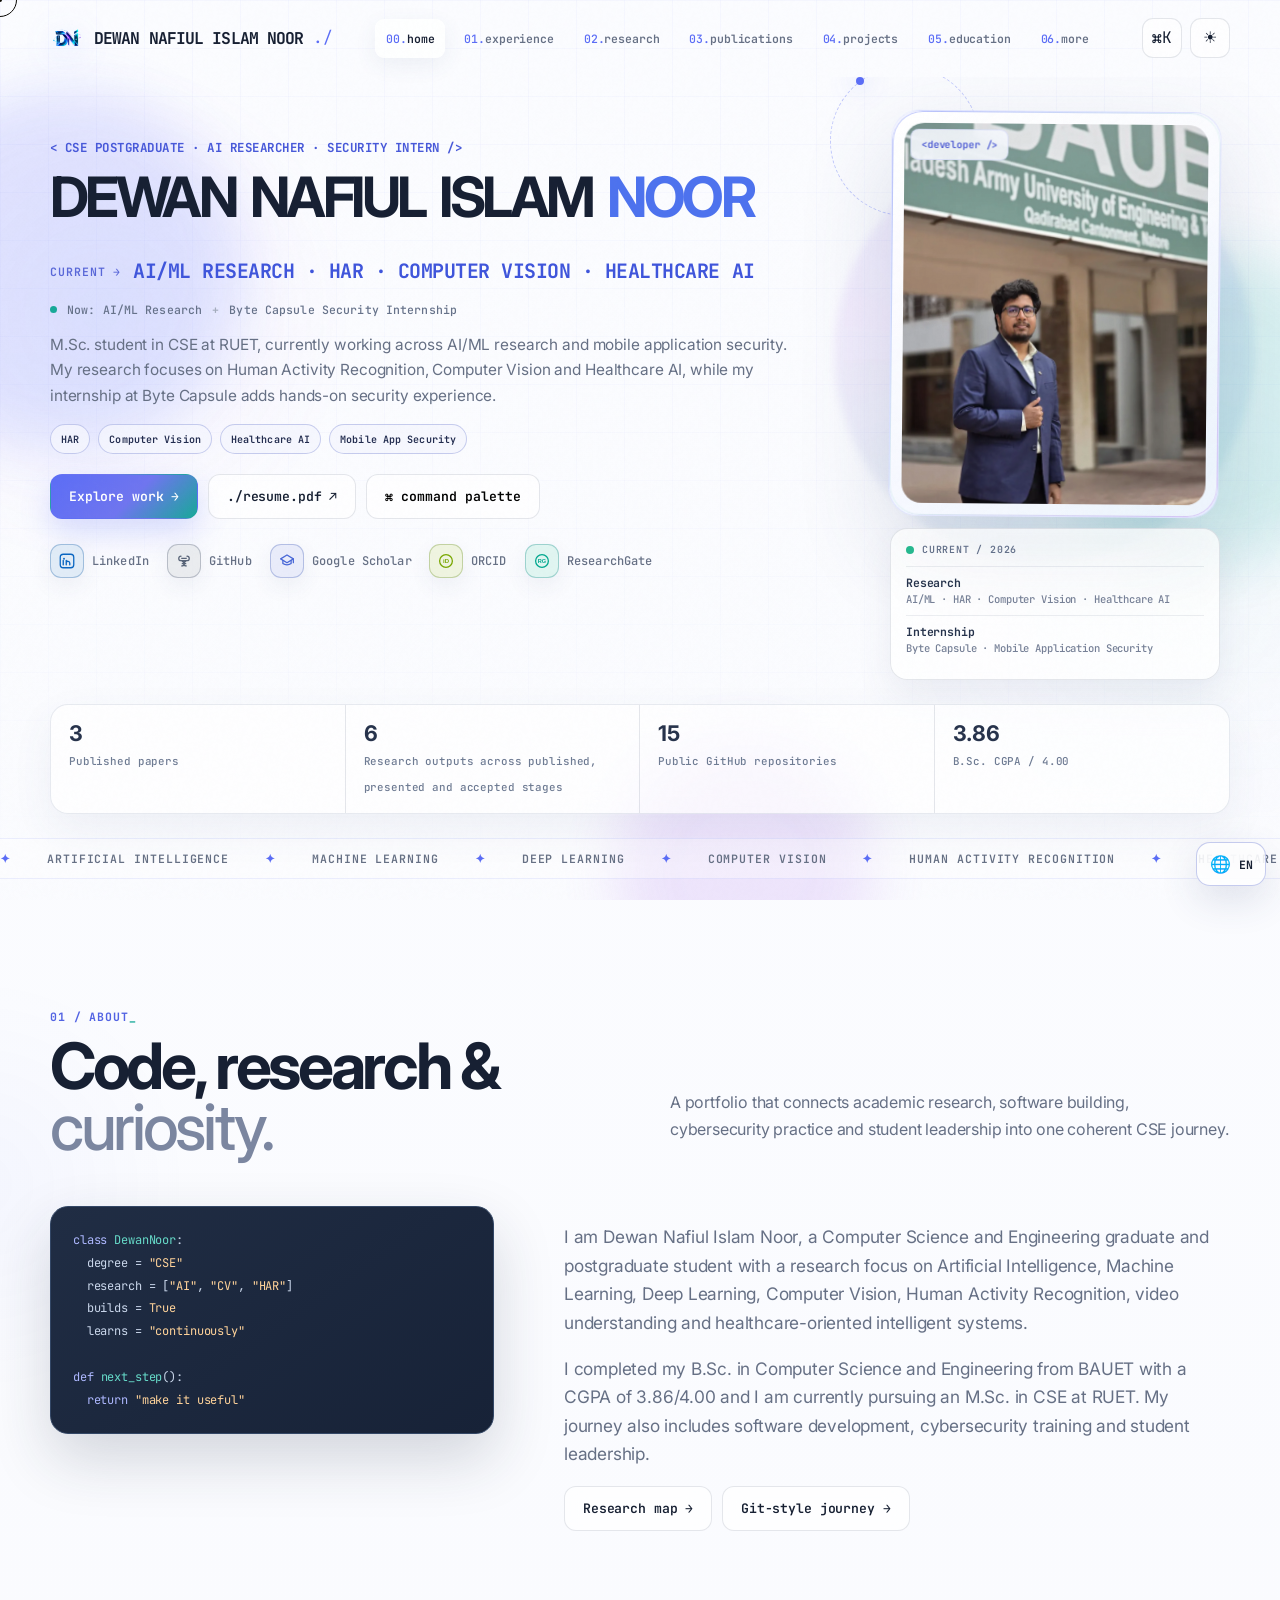
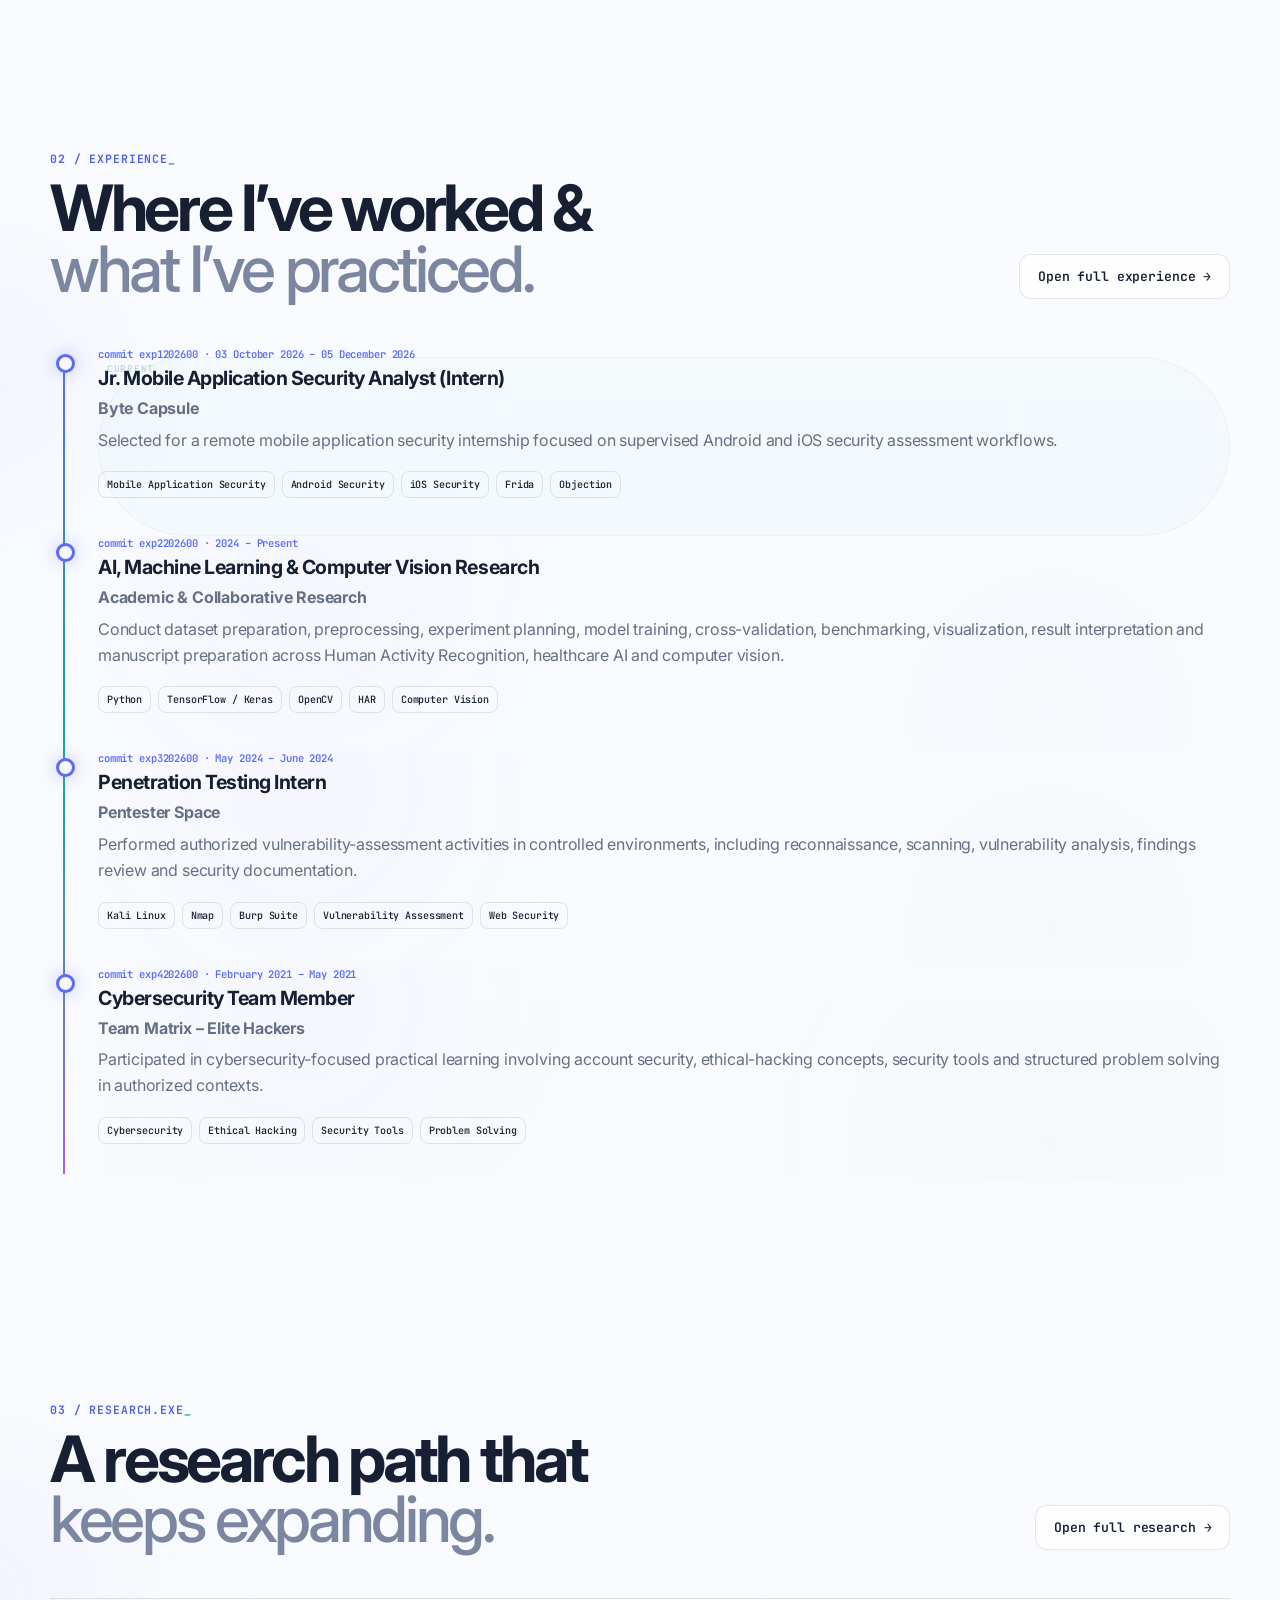
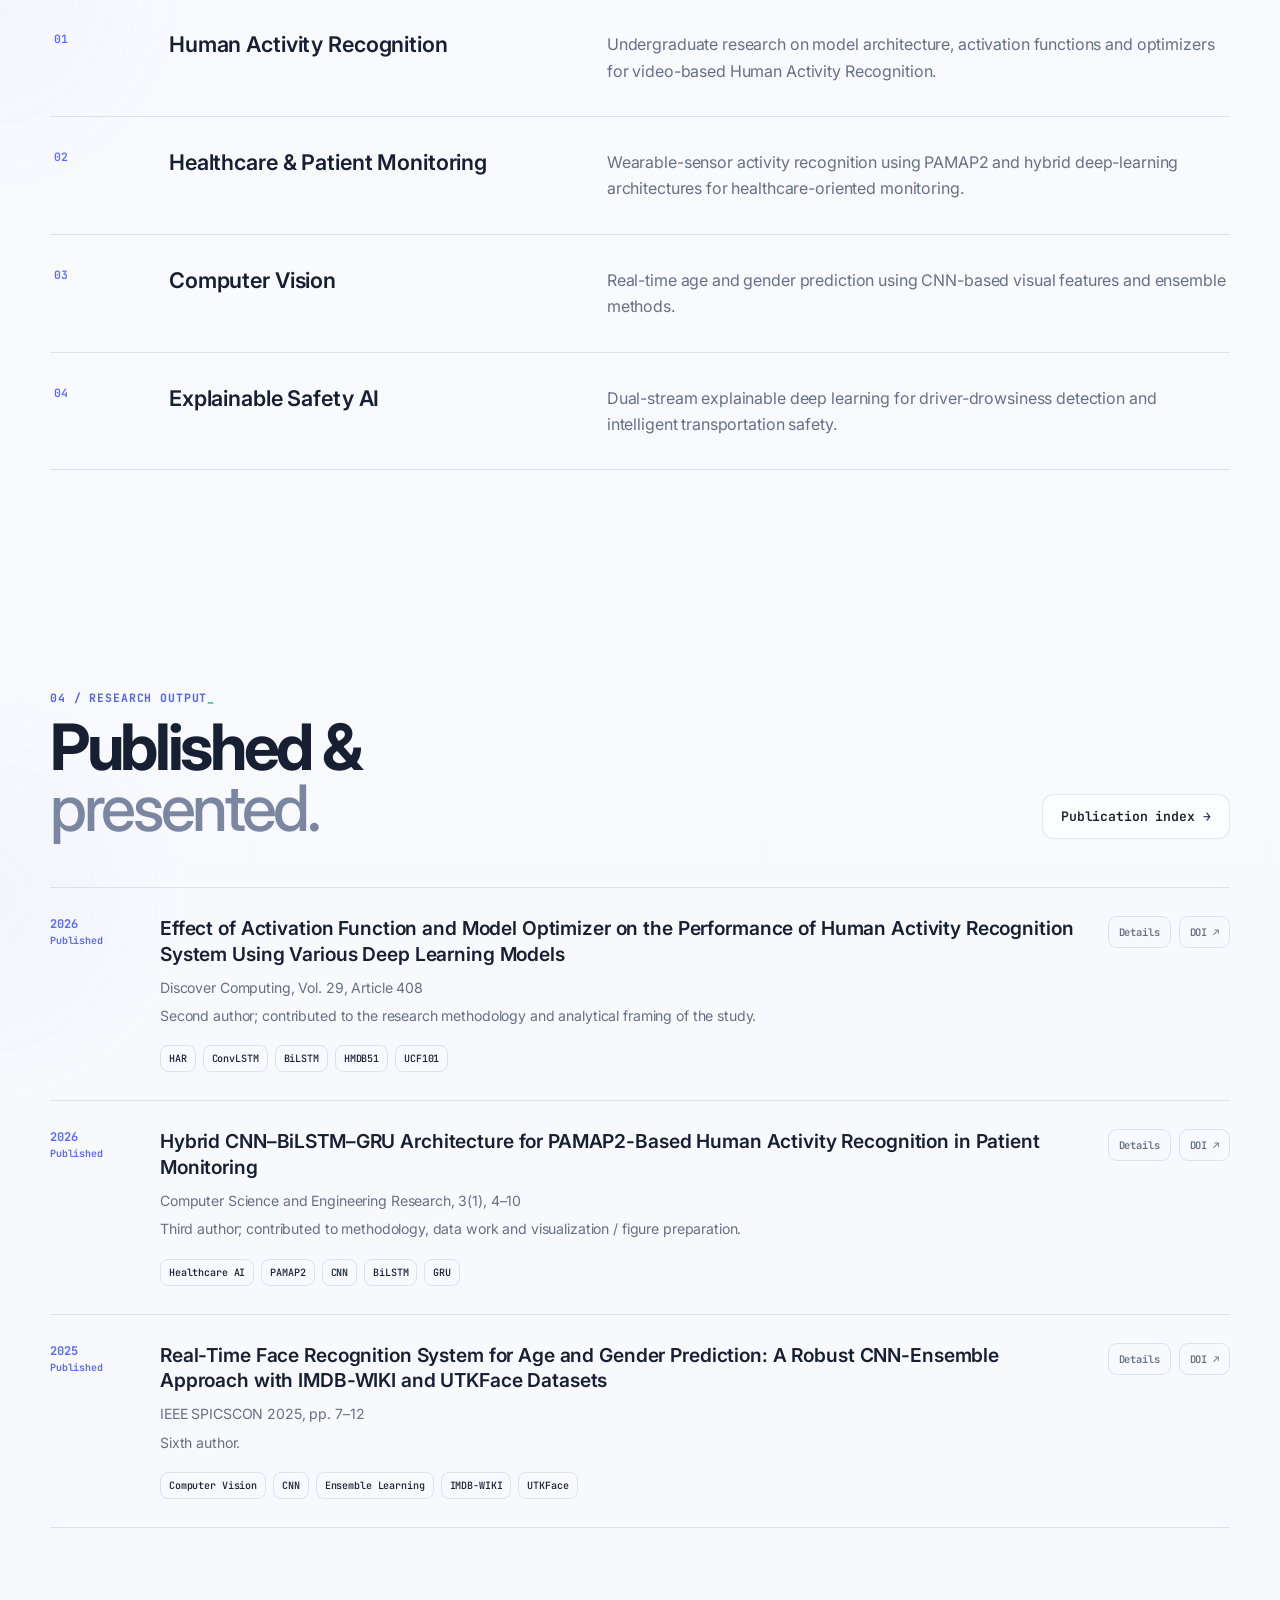
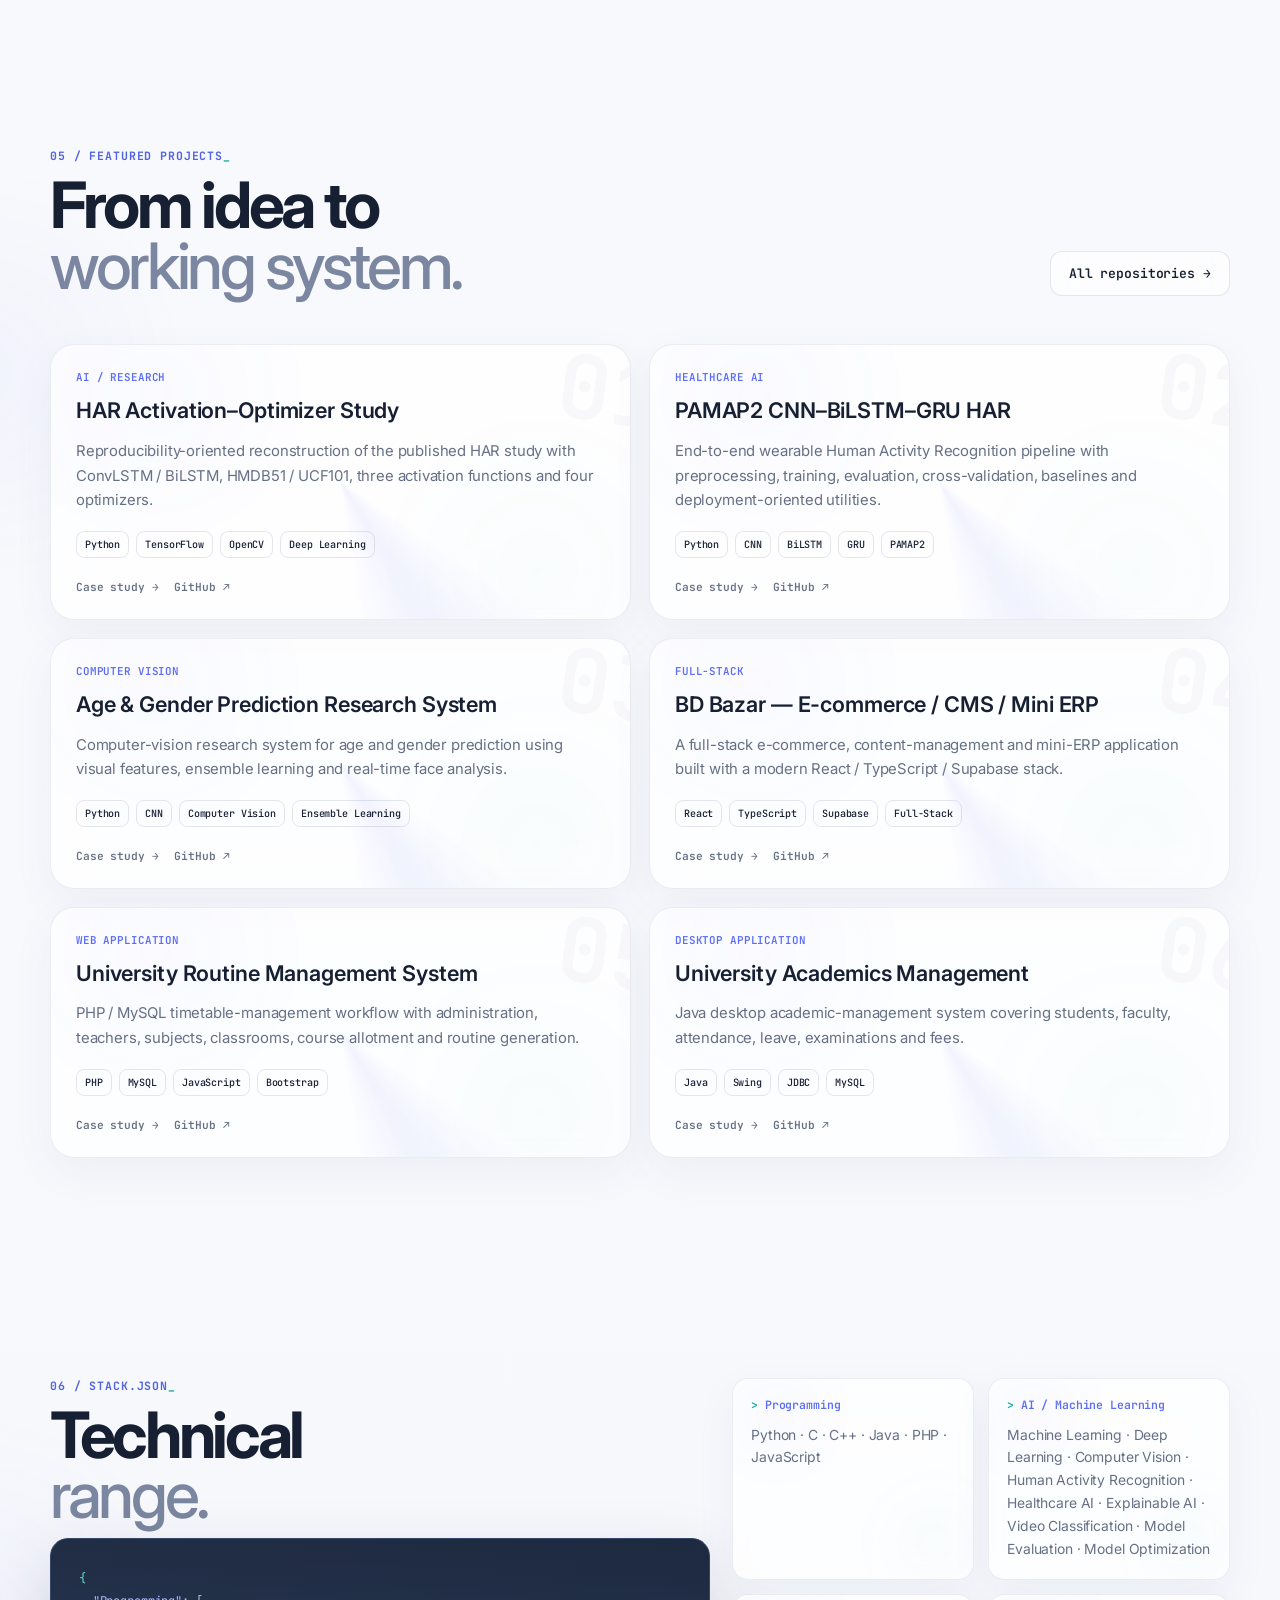
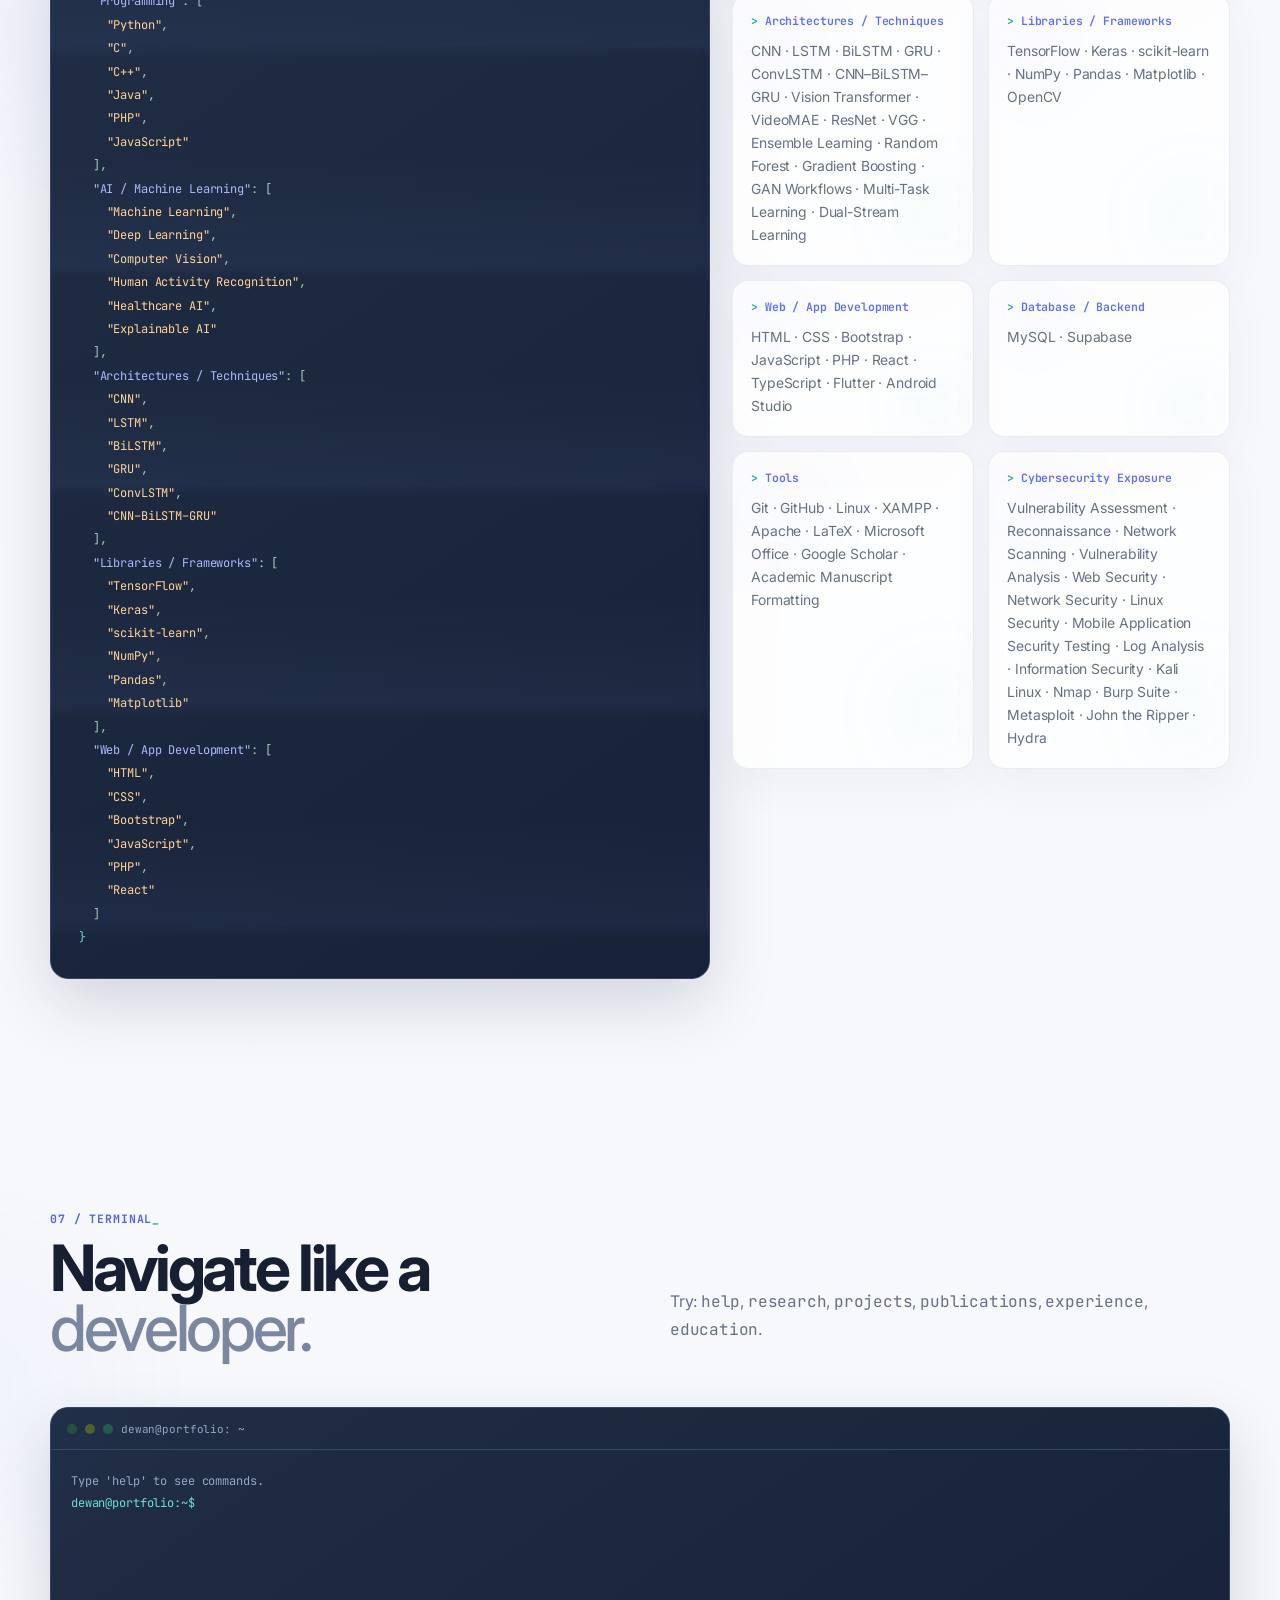
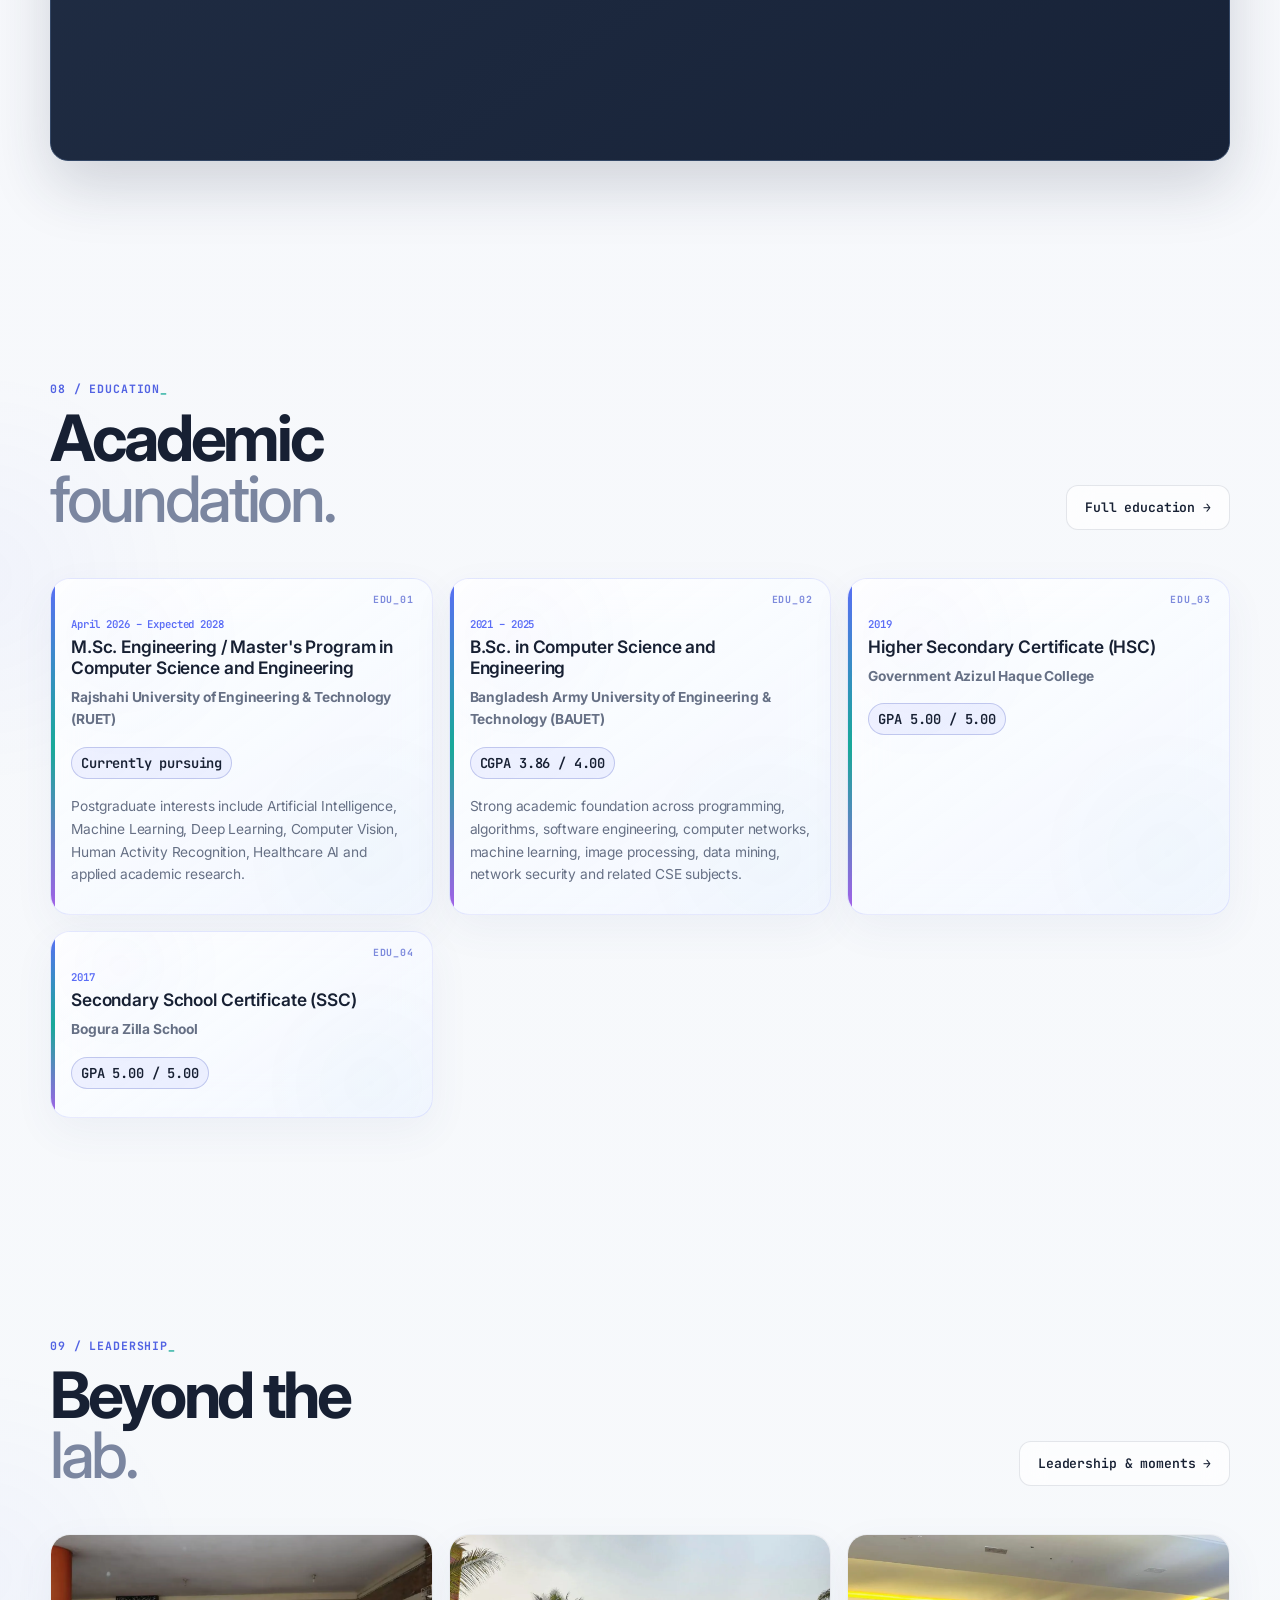
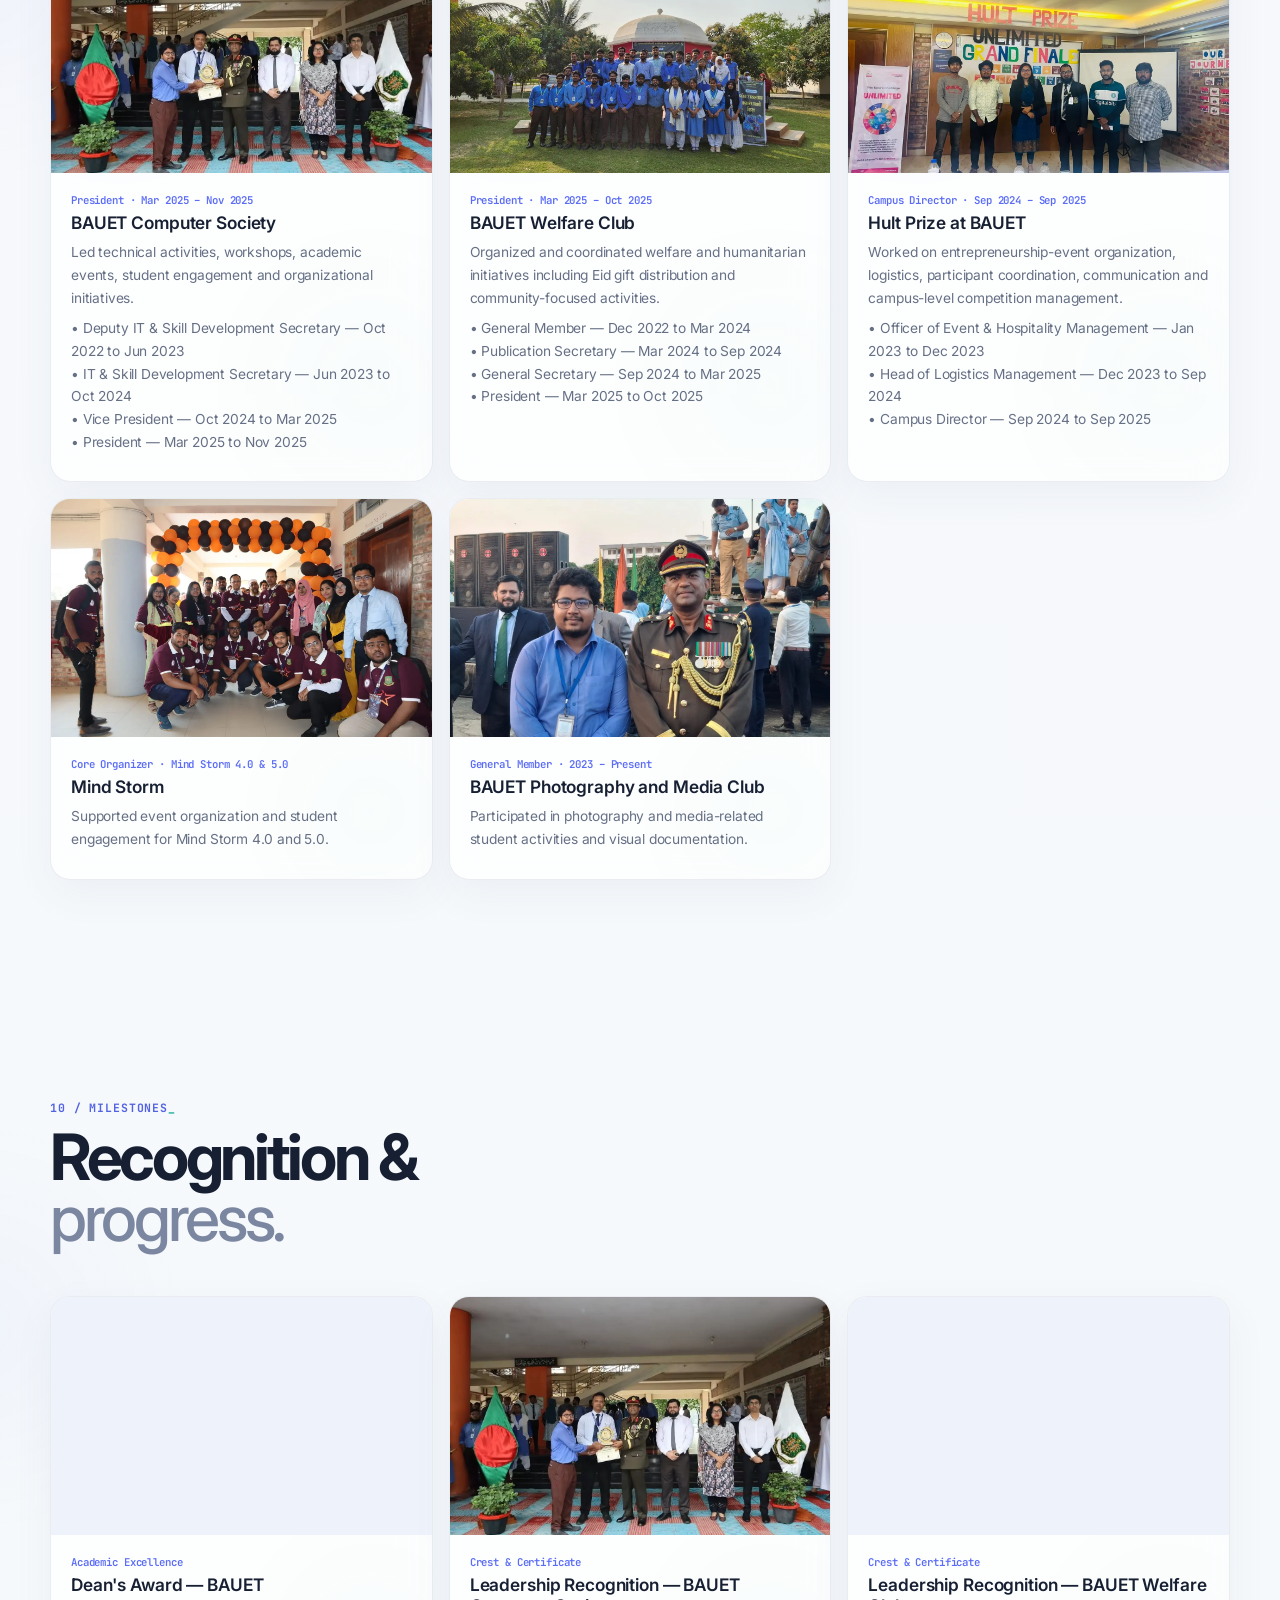
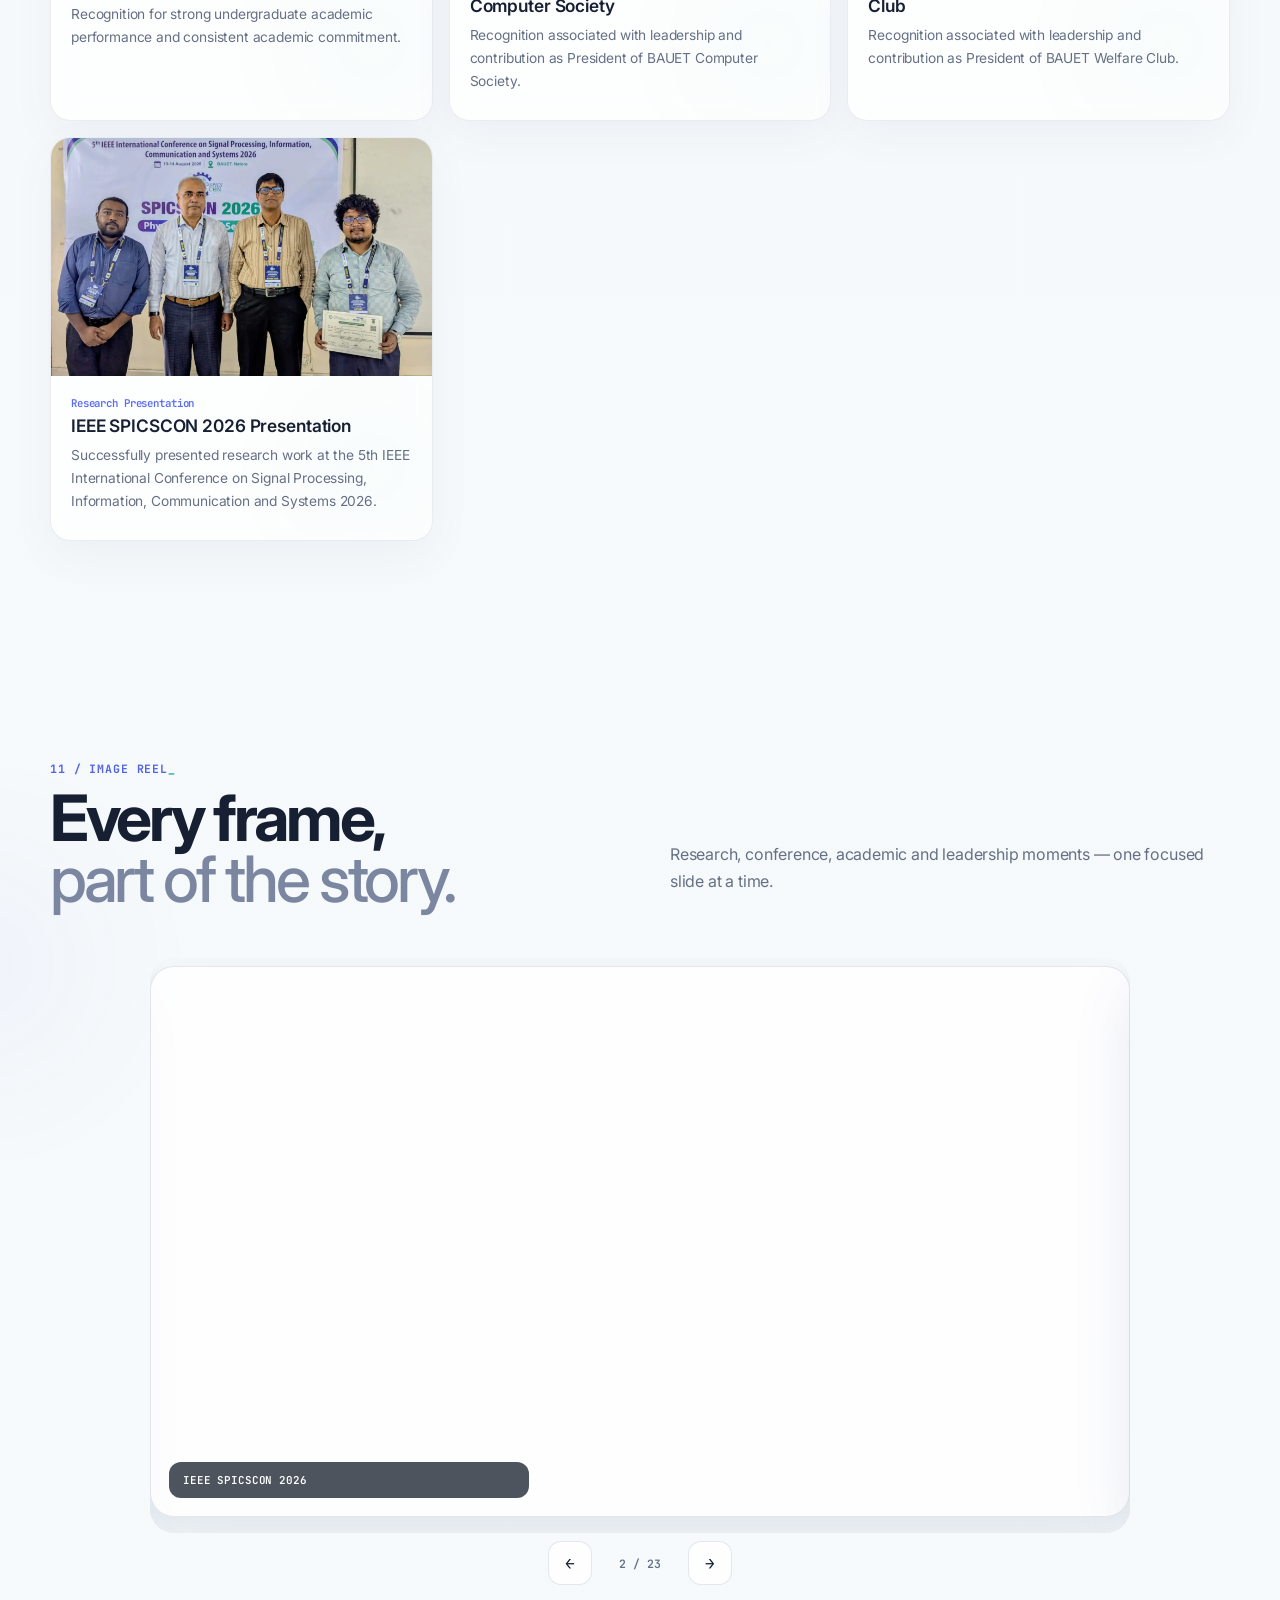
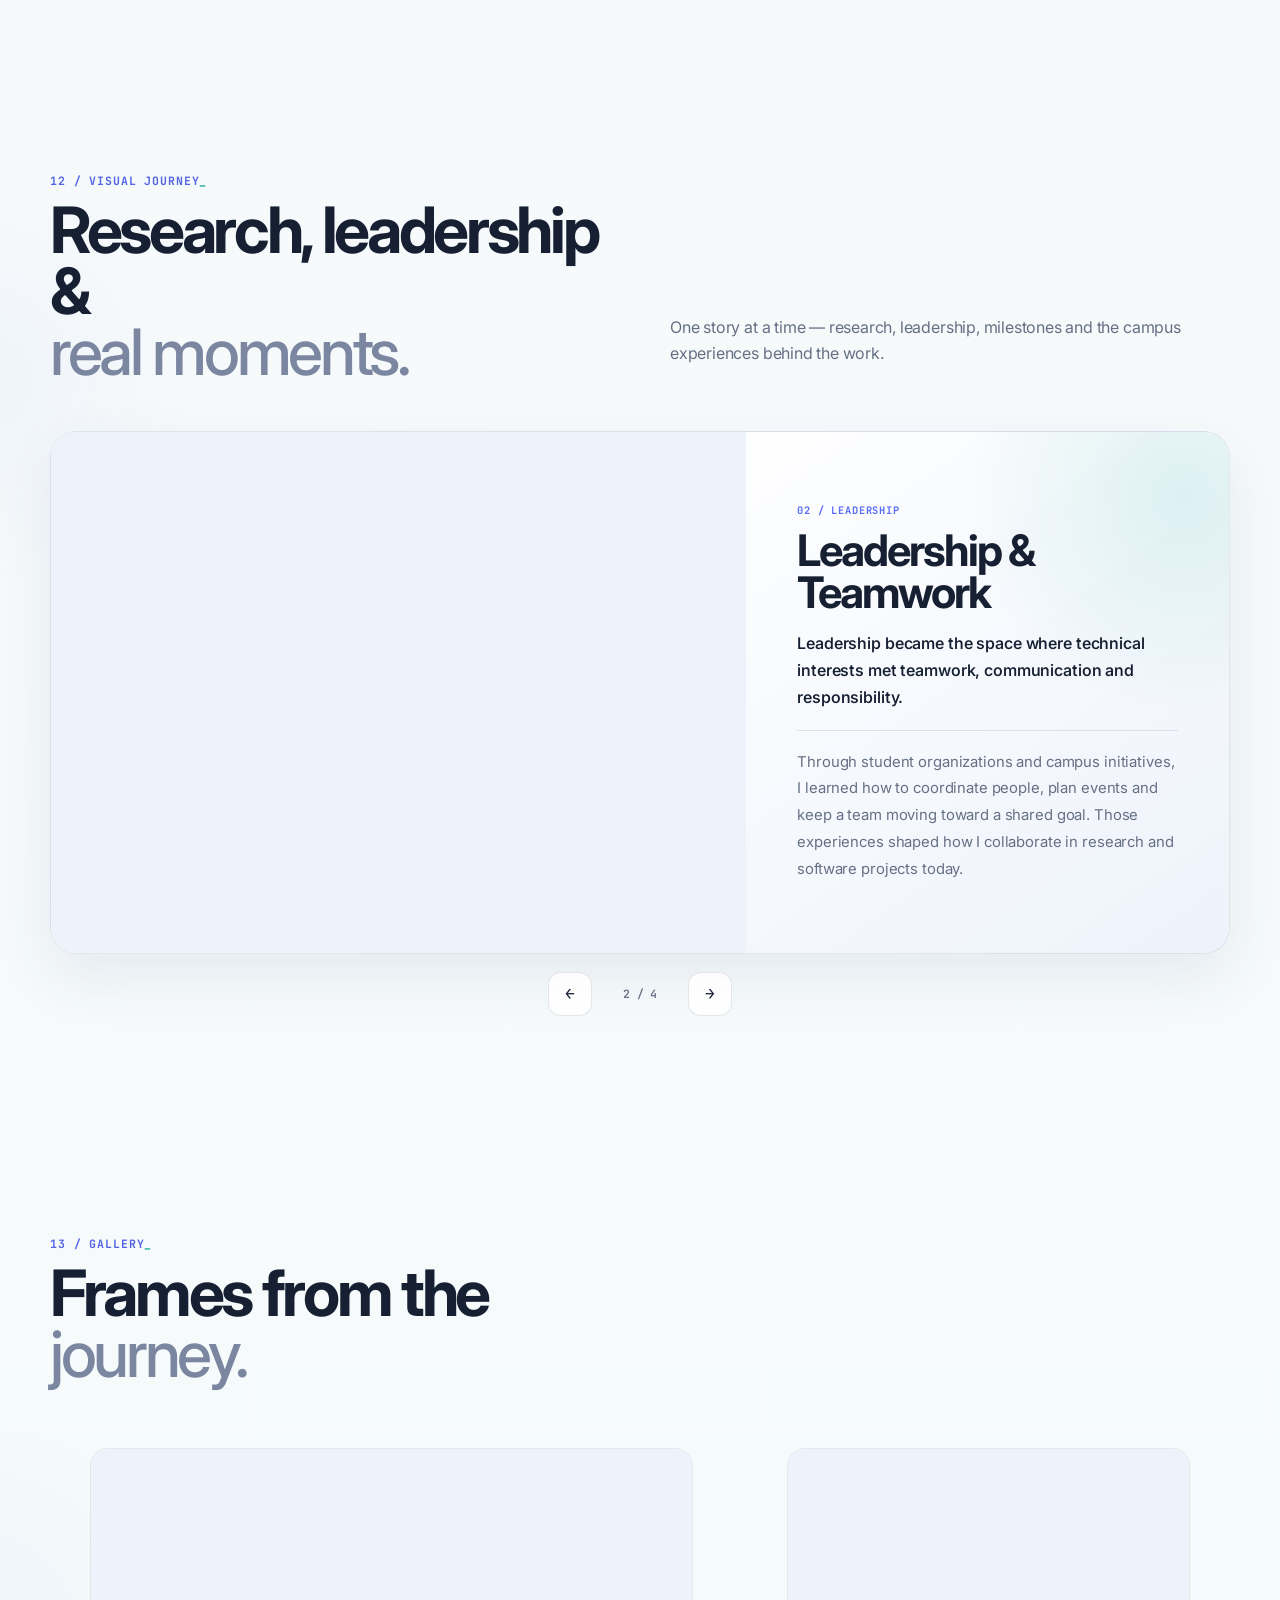
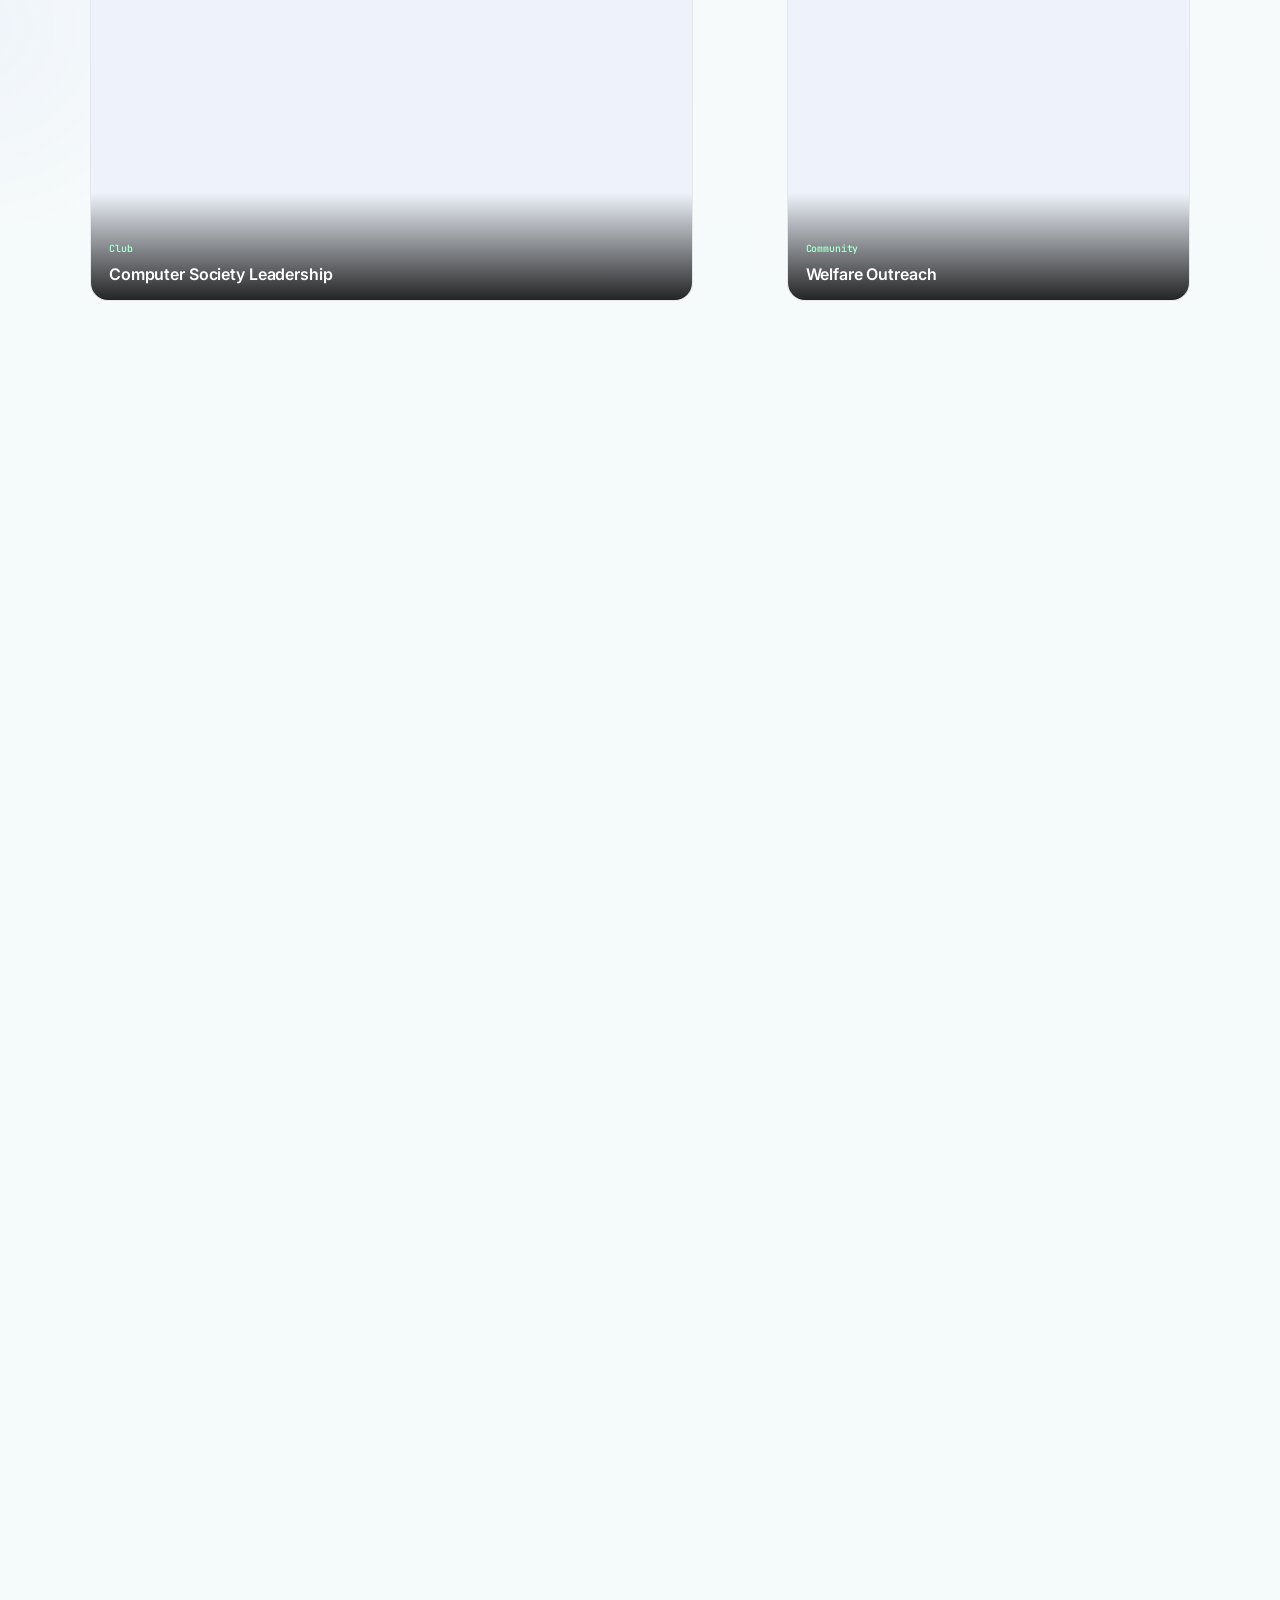
==== commit dfc82876: "Open CV through viewer page" ====
--- a/index.html
+++ b/index.html
@@ -12,7 +12,7 @@
 <nav class="mobile-nav" id="mobile-nav"><a href="index.html">Home</a><a href="experience.html">Experience</a><a href="research.html">Research</a><a href="publications.html">Publications</a><a href="projects.html">Projects</a><a href="education.html">Education</a><a href="achievements.html">Achievements</a></nav>
 </div></header>
 <main>
-<section class="hero"><div class="container hero-grid"><div class="reveal"><div class="eyebrow">&lt; CSE postgraduate · AI researcher · security intern /&gt;</div><h1 id="hero-name" class="kinetic-name notranslate" translate="no" aria-label="Dewan Nafiul Islam Noor"><span class="name-word typed-name-word">DEWAN</span> <span class="name-word typed-name-word">NAFIUL</span><br class="mobile-name-break"> <span class="name-word typed-name-word">ISLAM</span> <span class="name-word accent-word typed-name-word typed-name-accent">NOOR</span></h1><div class="kinetic-status" aria-live="polite"><span class="kinetic-prompt">CURRENT →</span><div id="kinetic-phrase" class="kinetic-phrase">AI/ML RESEARCH · BYTE CAPSULE SECURITY INTERNSHIP</div></div><div class="now-line"><span class="now-dot"></span><span>Now: AI/ML Research</span><i>+</i><span>Byte Capsule Security Internship</span></div><p class="hero-intro" id="hero-intro">M.Sc. student in CSE at RUET, currently working across AI/ML research and mobile application security. My research focuses on Human Activity Recognition, Computer Vision and Healthcare AI, while my internship at Byte Capsule adds hands-on security experience.</p><div class="hero-focus-row" aria-label="Current focus"><span>HAR</span><span>Computer Vision</span><span>Healthcare AI</span><span>Mobile App Security</span></div><div class="actions"><a class="btn primary" href="projects.html">Explore work →</a><a class="btn ghost" href="#" id="cv-button" target="_blank" rel="noopener">./resume.pdf ↗</a><button class="btn ghost" data-command-open="">⌘ command palette</button></div><div class="hero-social" id="hero-social"></div></div>
+<section class="hero"><div class="container hero-grid"><div class="reveal"><div class="eyebrow">&lt; CSE postgraduate · AI researcher · security intern /&gt;</div><h1 id="hero-name" class="kinetic-name notranslate" translate="no" aria-label="Dewan Nafiul Islam Noor"><span class="name-word typed-name-word">DEWAN</span> <span class="name-word typed-name-word">NAFIUL</span><br class="mobile-name-break"> <span class="name-word typed-name-word">ISLAM</span> <span class="name-word accent-word typed-name-word typed-name-accent">NOOR</span></h1><div class="kinetic-status" aria-live="polite"><span class="kinetic-prompt">CURRENT →</span><div id="kinetic-phrase" class="kinetic-phrase">AI/ML RESEARCH · BYTE CAPSULE SECURITY INTERNSHIP</div></div><div class="now-line"><span class="now-dot"></span><span>Now: AI/ML Research</span><i>+</i><span>Byte Capsule Security Internship</span></div><p class="hero-intro" id="hero-intro">M.Sc. student in CSE at RUET, currently working across AI/ML research and mobile application security. My research focuses on Human Activity Recognition, Computer Vision and Healthcare AI, while my internship at Byte Capsule adds hands-on security experience.</p><div class="hero-focus-row" aria-label="Current focus"><span>HAR</span><span>Computer Vision</span><span>Healthcare AI</span><span>Mobile App Security</span></div><div class="actions"><a class="btn primary" href="projects.html">Explore work →</a><a class="btn ghost" href="cv.html" id="cv-button" target="_blank" rel="noopener">./resume.pdf ↗</a><button class="btn ghost" data-command-open="">⌘ command palette</button></div><div class="hero-social" id="hero-social"></div></div>
 <div class="hero-visual hero-reveal"><div class="orbit"></div><div class="portrait-card"><img alt="Dewan Nafiul Islam Noor" id="profile-image" src="assets/images/profile-main.webp" width="750" height="1000" decoding="async" fetchpriority="high"/></div><div class="hero-now-card" aria-label="Current work"><div class="hero-now-head"><span class="live-dot"></span><span>CURRENT / 2026</span></div><div class="hero-now-item"><b>Research</b><span>AI/ML · HAR · Computer Vision · Healthcare AI</span></div><div class="hero-now-item"><b>Internship</b><span>Byte Capsule · Mobile Application Security</span></div></div></div></div><div class="container metric-row reveal" id="hero-metrics"><div class="metric"><strong data-count="3">3</strong><span>Published papers</span></div><div class="metric"><strong data-count="6">6</strong><span>Research outputs</span></div><div class="metric"><strong data-count="15">15</strong><span>Public GitHub repositories</span></div><div class="metric"><strong data-count="3.86">3.86</strong><span>B.Sc. CGPA / 4.00</span></div></div><div class="marquee"><div class="marquee-track" id="marquee-track"></div></div></section>
 <section class="section" id="about"><div class="container"><div class="section-head reveal"><div><div class="section-tag">01 / ABOUT</div><h2 class="section-title">Code, research &amp;<br/><em>curiosity.</em></h2></div><p class="section-lead">A portfolio that connects academic research, software building, cybersecurity practice and student leadership into one coherent CSE journey.</p></div><div class="about-grid"><div class="about-code reveal"><span class="blue">class</span> <span class="green">DewanNoor</span>:<br/>  degree = <span class="orange">"CSE"</span><br/>  research = [<span class="orange">"AI"</span>, <span class="orange">"CV"</span>, <span class="orange">"HAR"</span>]<br/>  builds = <span class="orange">True</span><br/>  learns = <span class="orange">"continuously"</span><br/><br/><span class="blue">def</span> <span class="green">next_step</span>():<br/>  <span class="blue">return</span> <span class="orange">"make it useful"</span></div><div class="about-prose reveal"><p>I am Dewan Nafiul Islam Noor, a Computer Science and Engineering graduate and postgraduate student with a research focus on Artificial Intelligence, Machine Learning, Deep Learning, Computer Vision, Human Activity Recognition, video understanding and healthcare-oriented intelligent systems.</p><p>I completed my B.Sc. in Computer Science and Engineering from BAUET with a CGPA of 3.86/4.00 and I am currently pursuing an M.Sc. in CSE at RUET. My journey also includes software development, cybersecurity training and student leadership.</p><div class="actions"><a class="btn ghost" href="research.html">Research map →</a><a class="btn ghost" href="experience.html">Git-style journey →</a></div></div></div></div></section>
 <section class="section home-experience-section" id="experience-preview"><div class="container"><div class="section-head reveal"><div><div class="section-tag">02 / EXPERIENCE</div><h2 class="section-title">Where I’ve worked &amp;<br/><em>what I’ve practiced.</em></h2></div><a class="btn ghost" href="experience.html">Open full experience →</a></div><div class="git-timeline reveal" id="home-experience-timeline"><article class="git-item"><div class="hash">commit exp12026 · 03 October 2026 – 05 December 2026</div><h3>Jr. Mobile Application Security Analyst (Intern)</h3><p><b>Byte Capsule</b></p><p>Selected for a remote mobile application security internship focused on supervised Android and iOS security assessment workflows.</p><div class="stack"><span>Mobile Application Security</span><span>Android Security</span><span>iOS Security</span><span>Frida</span><span>Burp Suite</span></div></article><article class="git-item"><div class="hash">commit exp22026 · 2024 – Present</div><h3>AI, Machine Learning &amp; Computer Vision Research</h3><p><b>Academic &amp; Collaborative Research</b></p><p>Conduct dataset preparation, preprocessing, experiment planning, model training, benchmarking, visualization and manuscript preparation across Human Activity Recognition, healthcare AI and computer vision.</p><div class="stack"><span>Python</span><span>TensorFlow / Keras</span><span>OpenCV</span><span>HAR</span><span>Computer Vision</span></div></article><article class="git-item"><div class="hash">commit exp32026 · May 2024 – June 2024</div><h3>Penetration Testing Intern</h3><p><b>Pentester Space</b></p><p>Performed authorized vulnerability-assessment activities in controlled environments, including reconnaissance, scanning, vulnerability analysis and security documentation.</p><div class="stack"><span>Kali Linux</span><span>Nmap</span><span>Burp Suite</span><span>Vulnerability Assessment</span><span>Web Security</span></div></article><article class="git-item"><div class="hash">commit exp42026 · February 2021 – May 2021</div><h3>Cybersecurity Team Member</h3><p><b>Team Matrix – Elite Hackers</b></p><p>Participated in cybersecurity-focused practical learning involving account security, ethical-hacking concepts, security tools and structured problem solving in authorized contexts.</p><div class="stack"><span>Cybersecurity</span><span>Ethical Hacking</span><span>Security Tools</span><span>Problem Solving</span></div></article></div></div></section>
@@ -85,4 +85,4 @@
 <div id="google_translate_element" class="google-translate-host notranslate" translate="no" aria-hidden="true"></div>
 <div class="command" id="command"><div class="command-box"><div class="command-search"><span class="mono">›</span><input autocomplete="off" id="command-input" placeholder="Search portfolio or type a destination…"/><span class="mono">ESC</span></div><div class="command-results" id="command-results"></div></div></div>
 <div class="image-modal" id="image-modal"><button aria-label="Close" id="modal-close">×</button><img alt="" id="modal-image"/></div>
-<script defer src="data.js?v=41"></script><script defer src="app.js?v=41"></script></body></html>+<script defer src="data.js?v=41"></script><script defer src="app.js?v=42"></script></body></html>
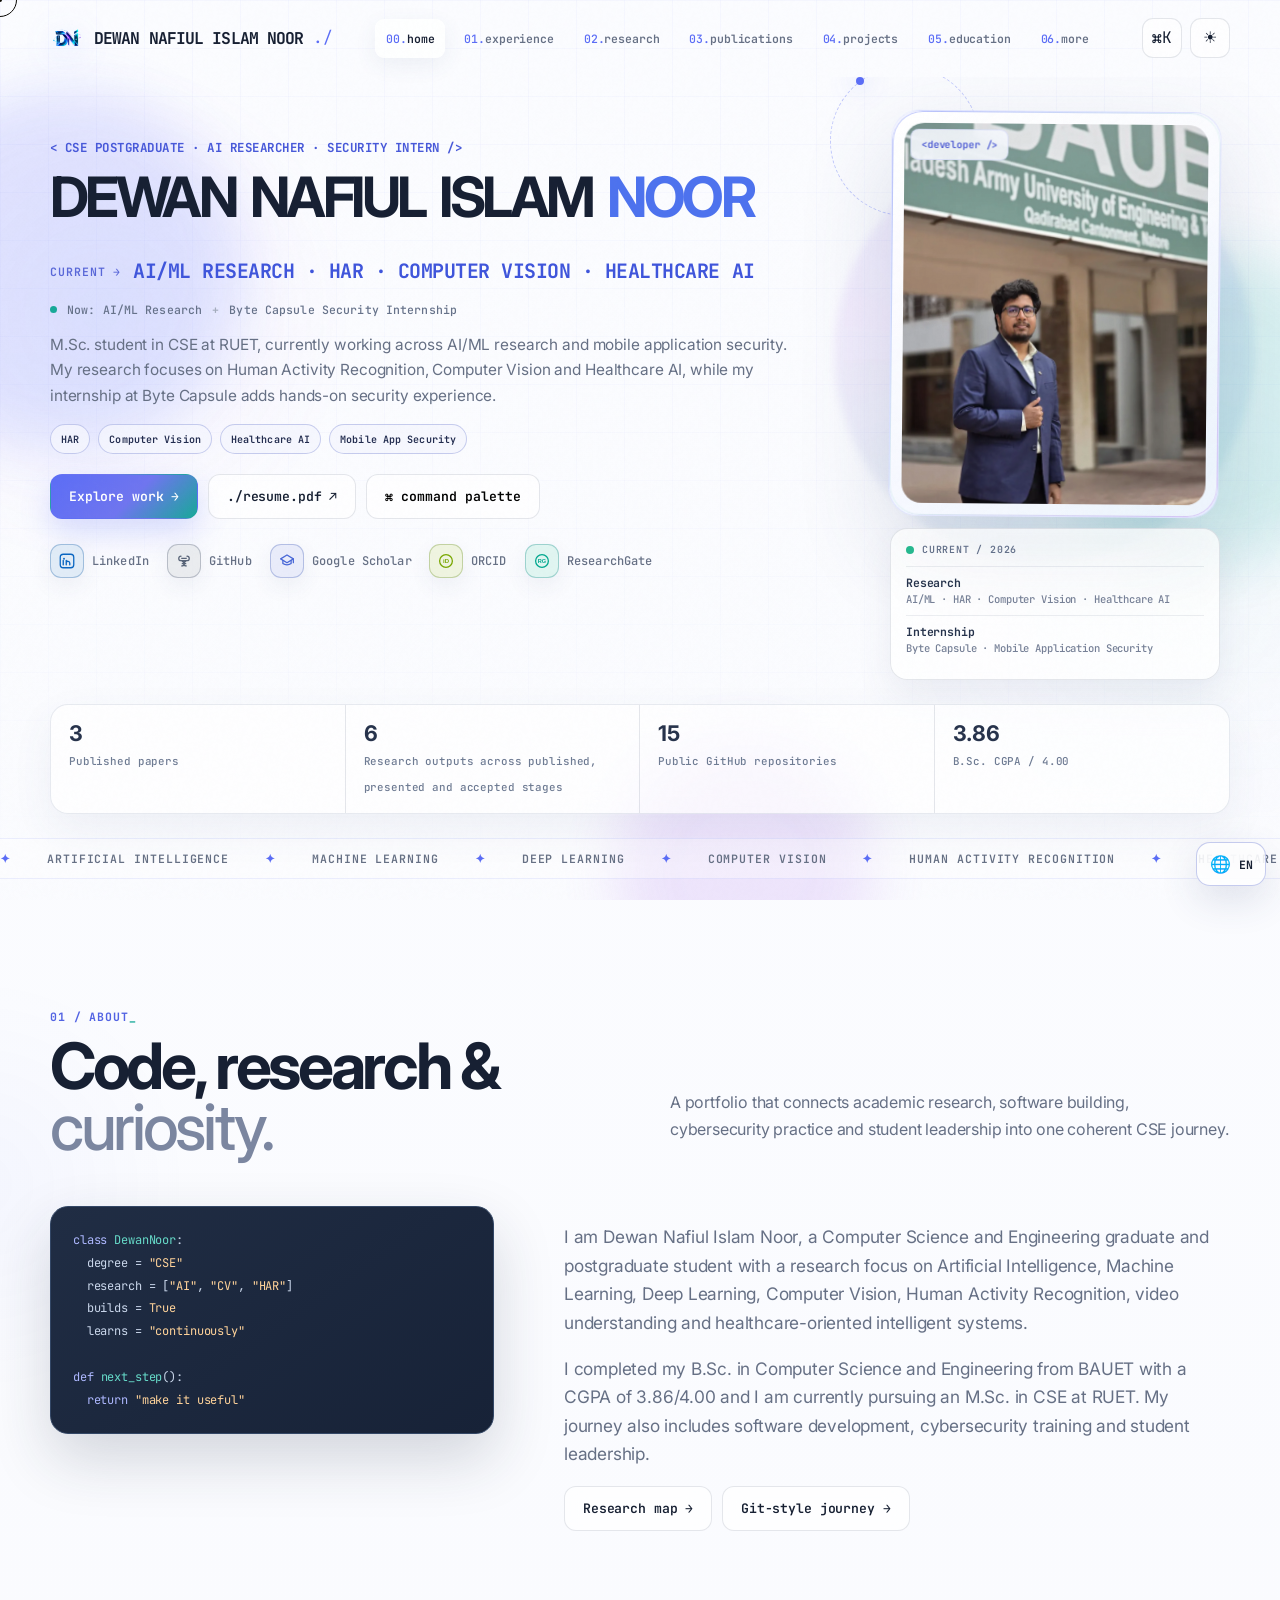
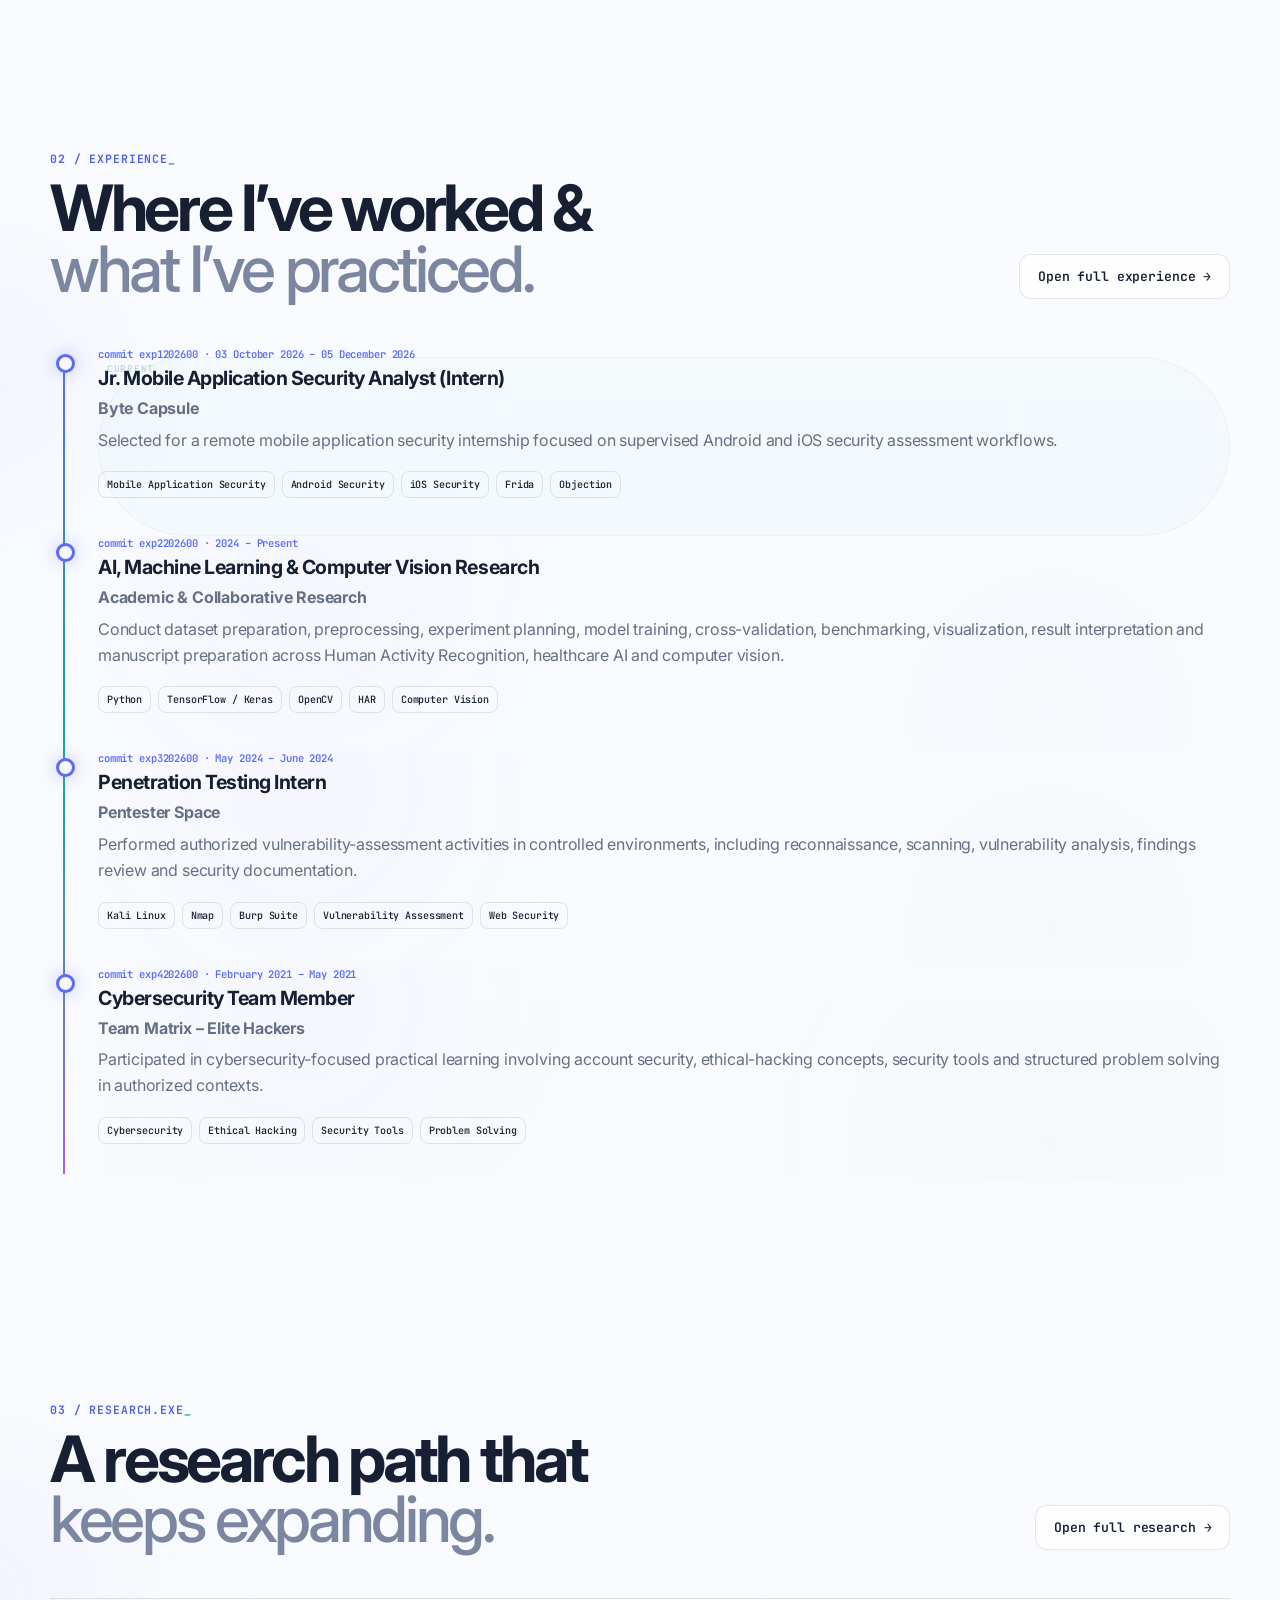
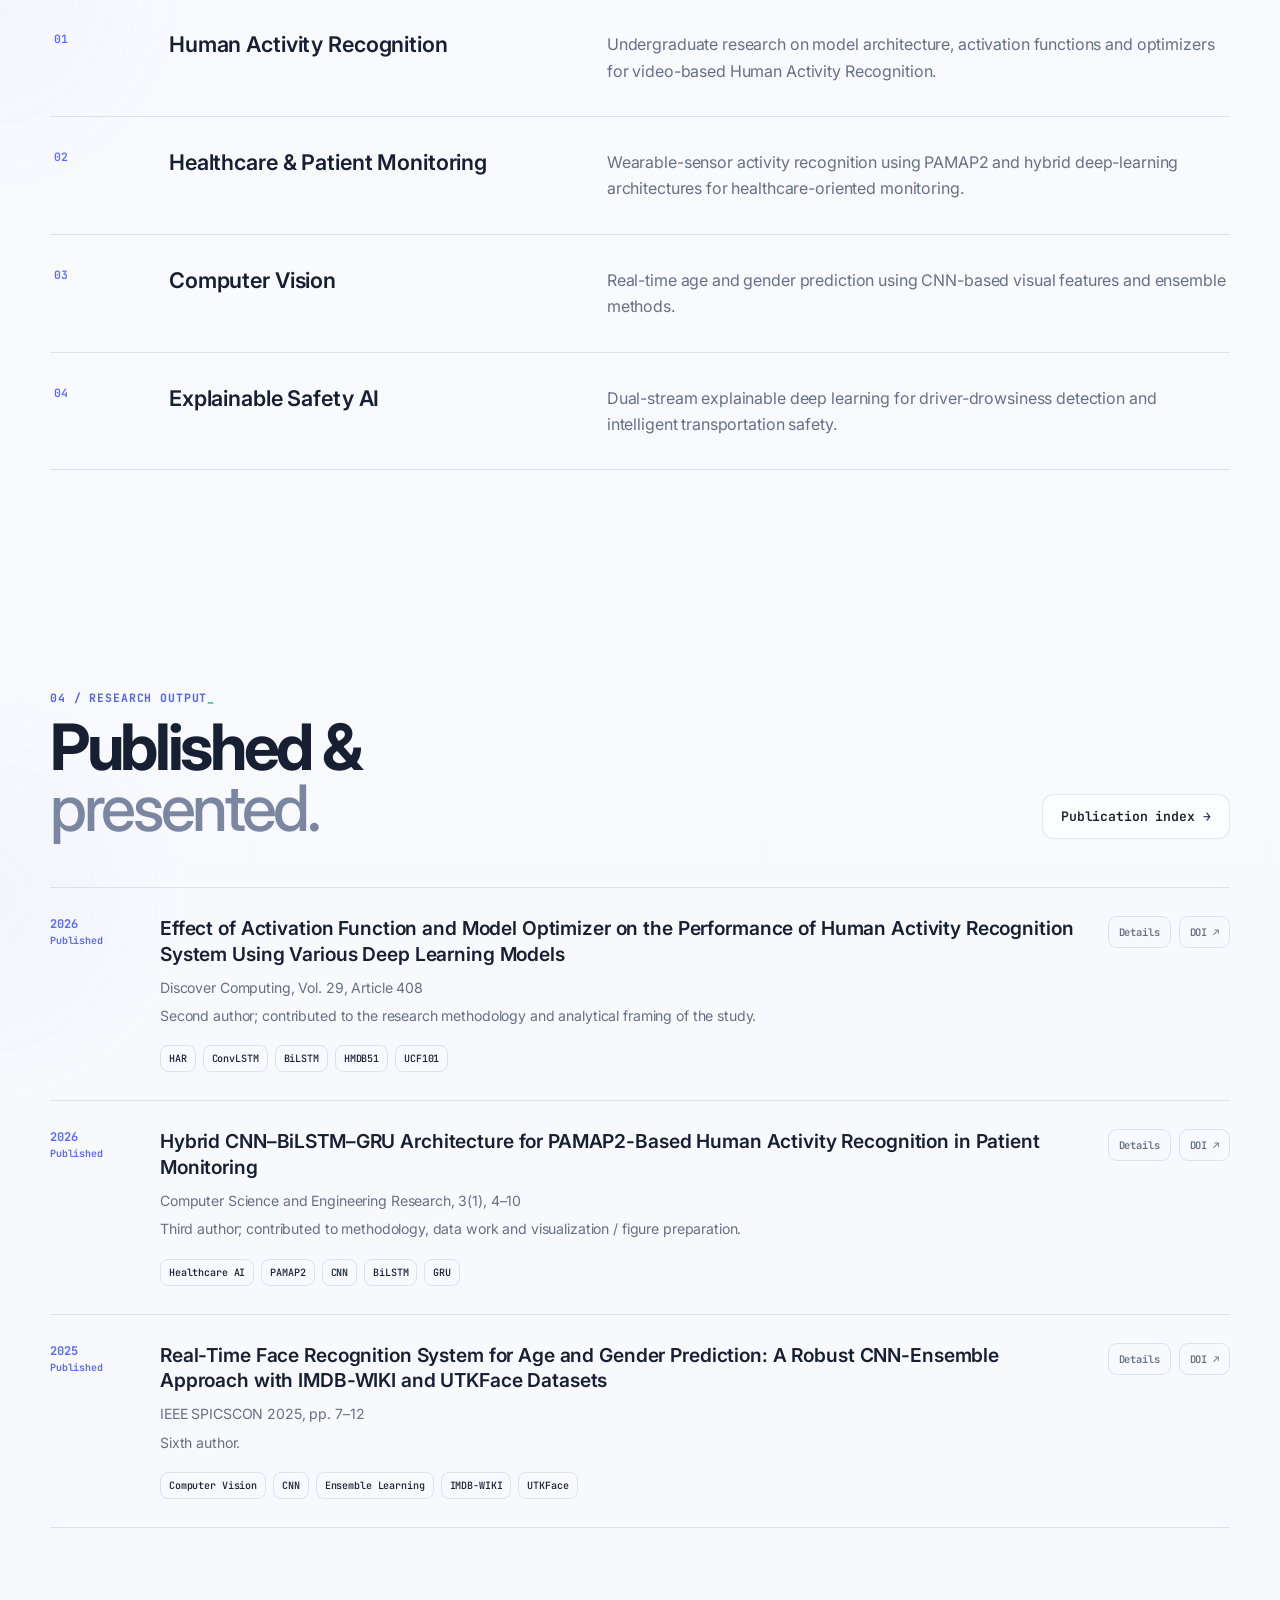
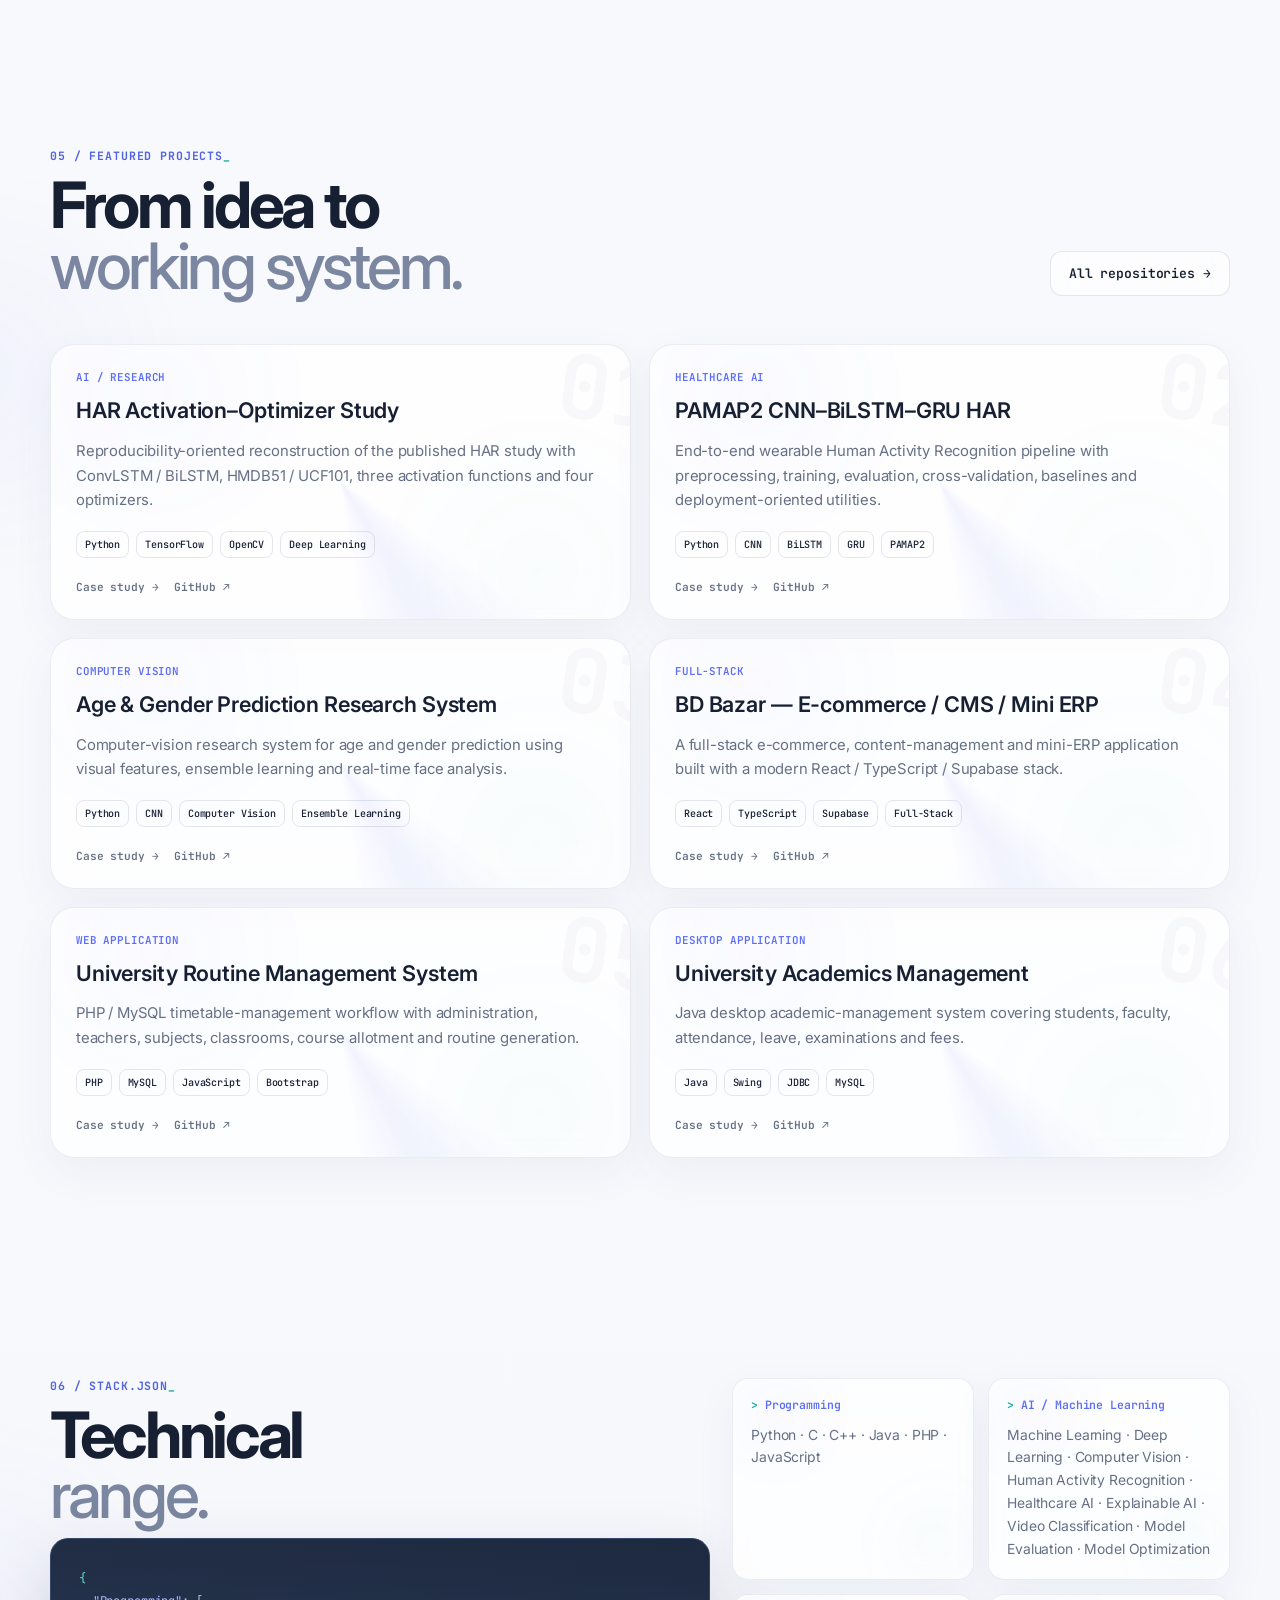
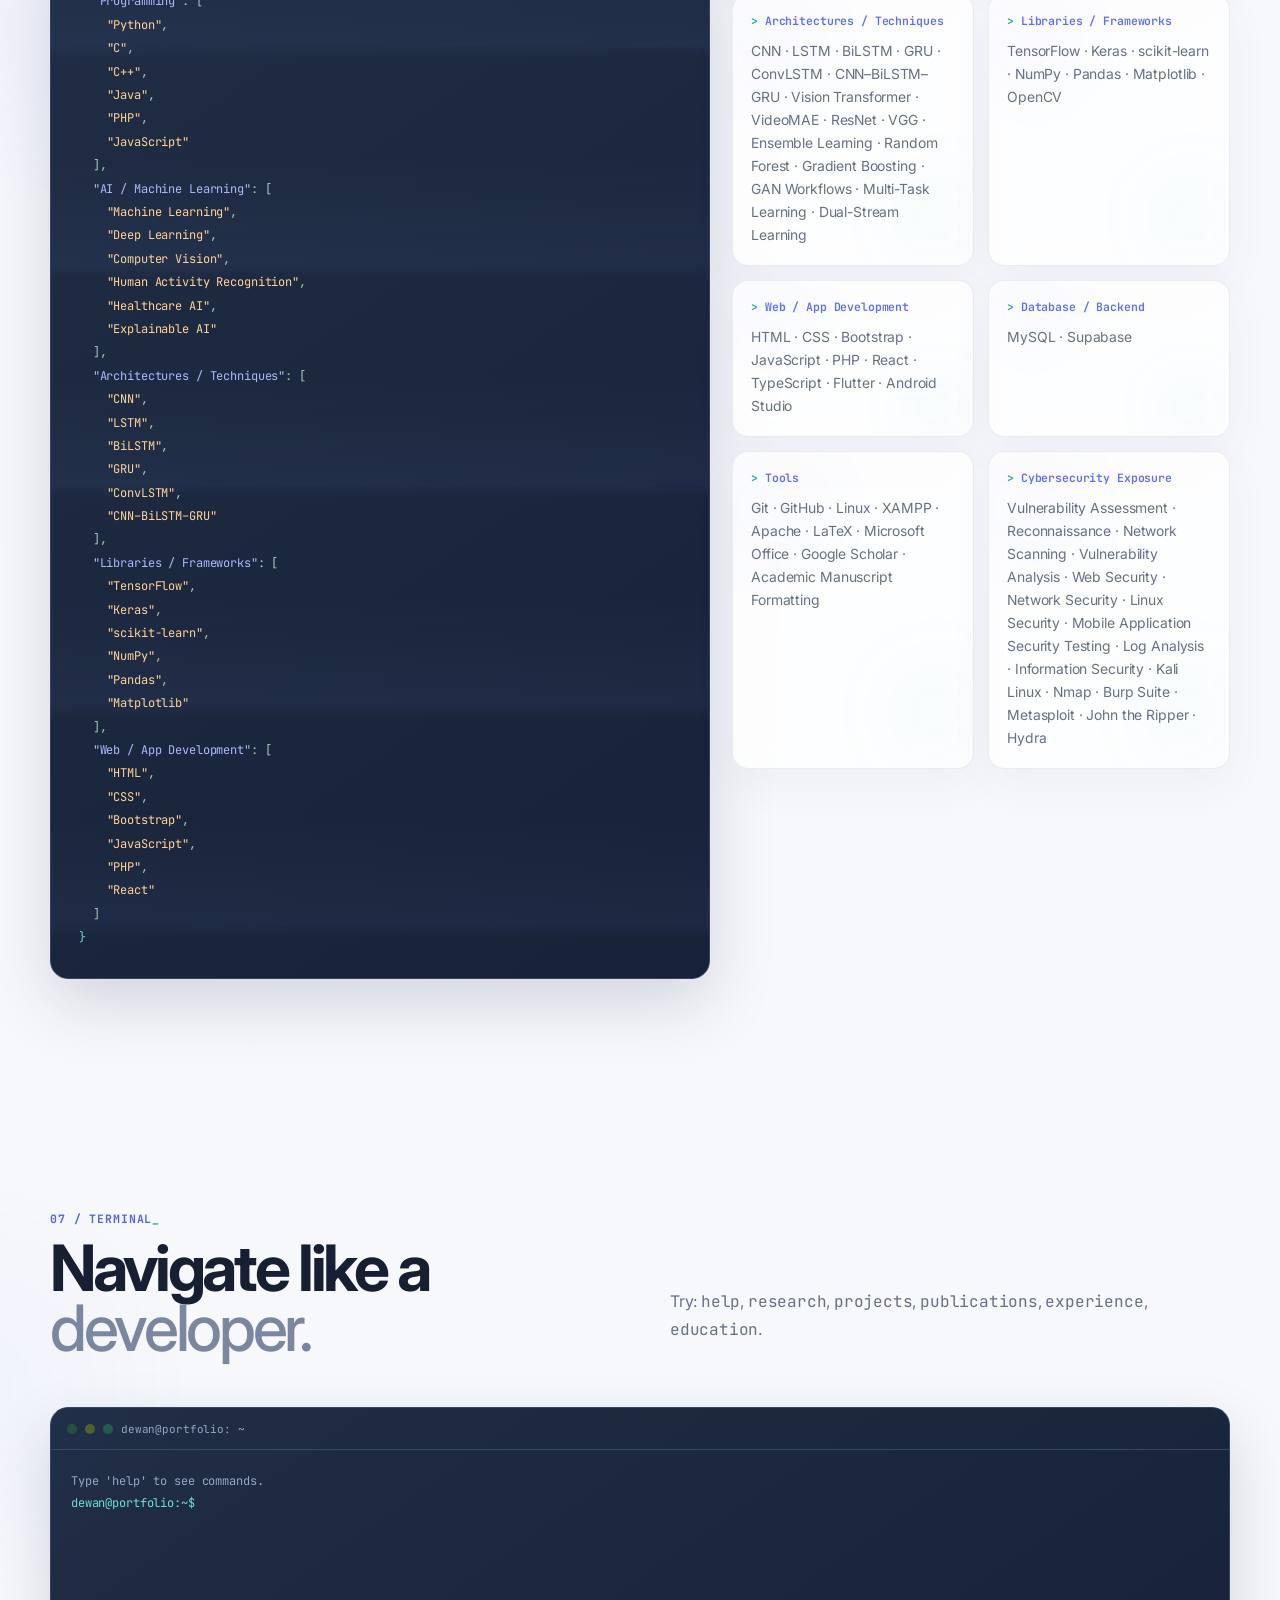
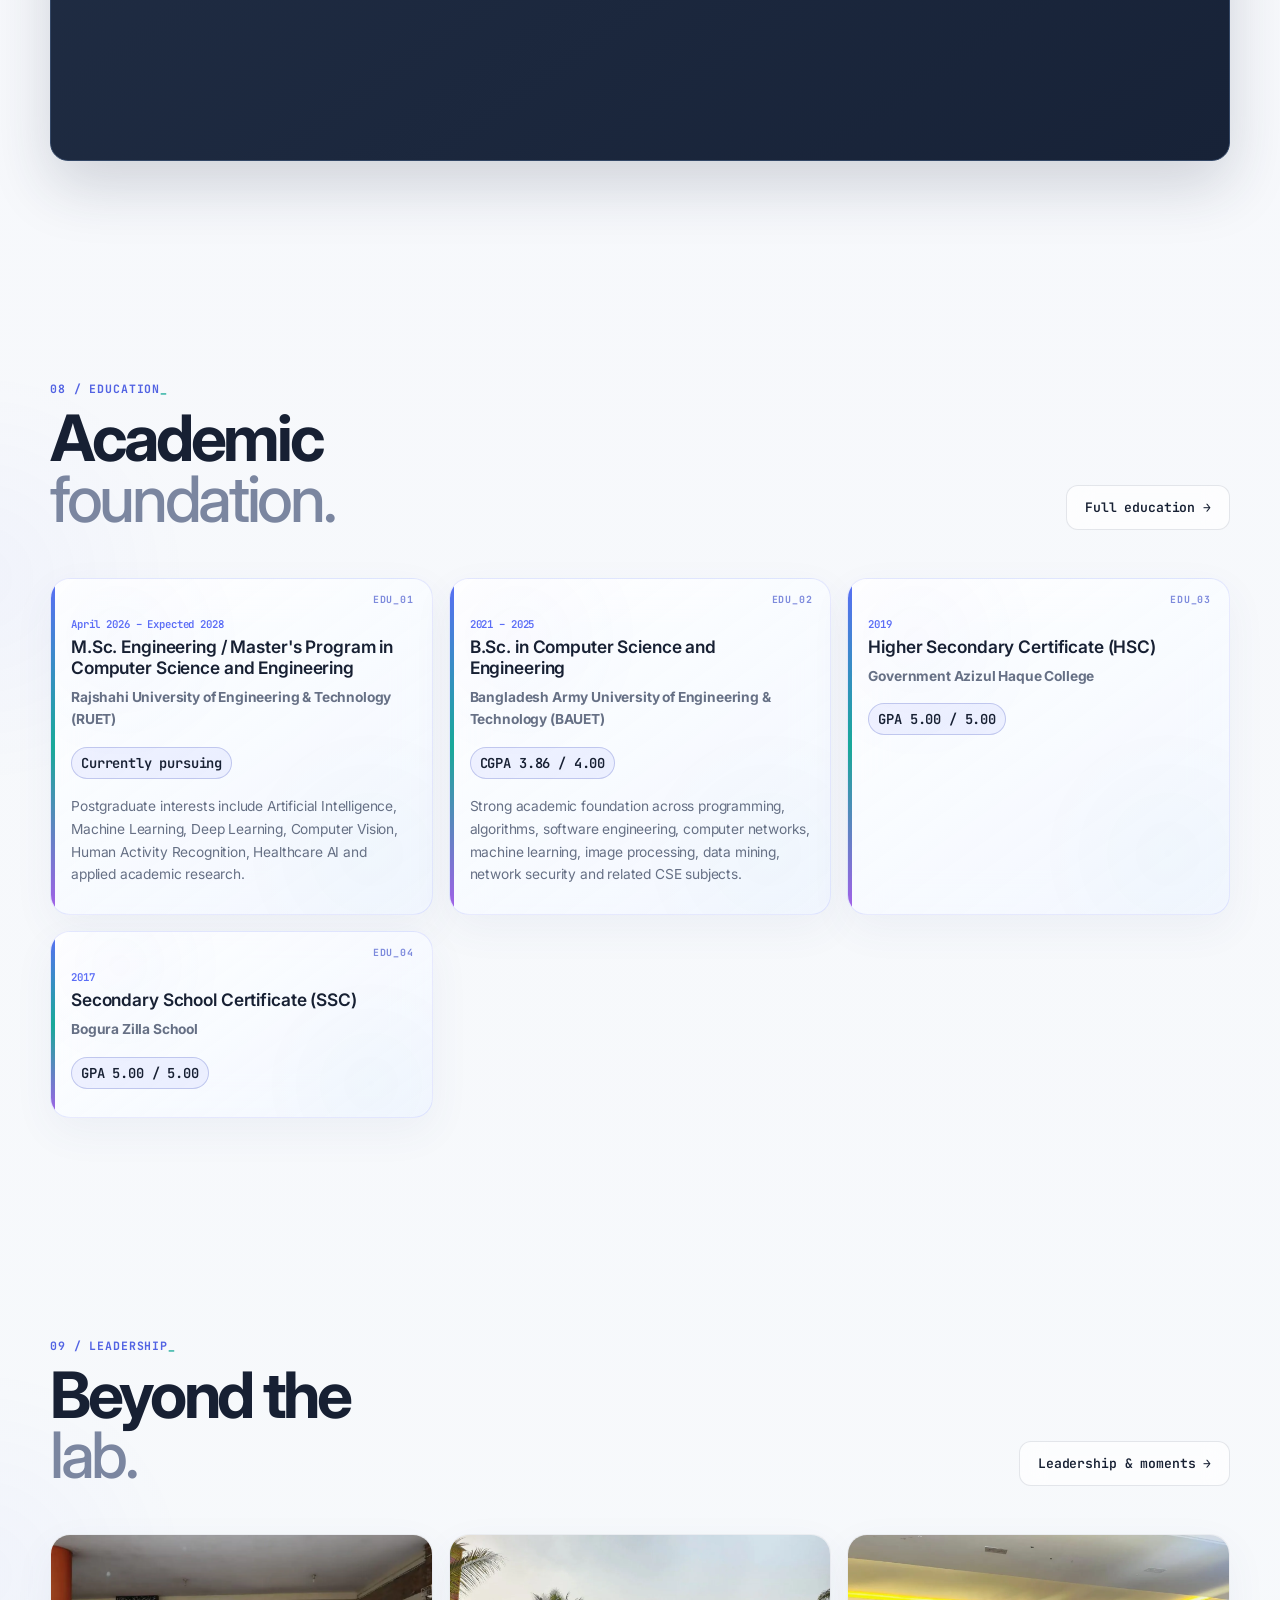
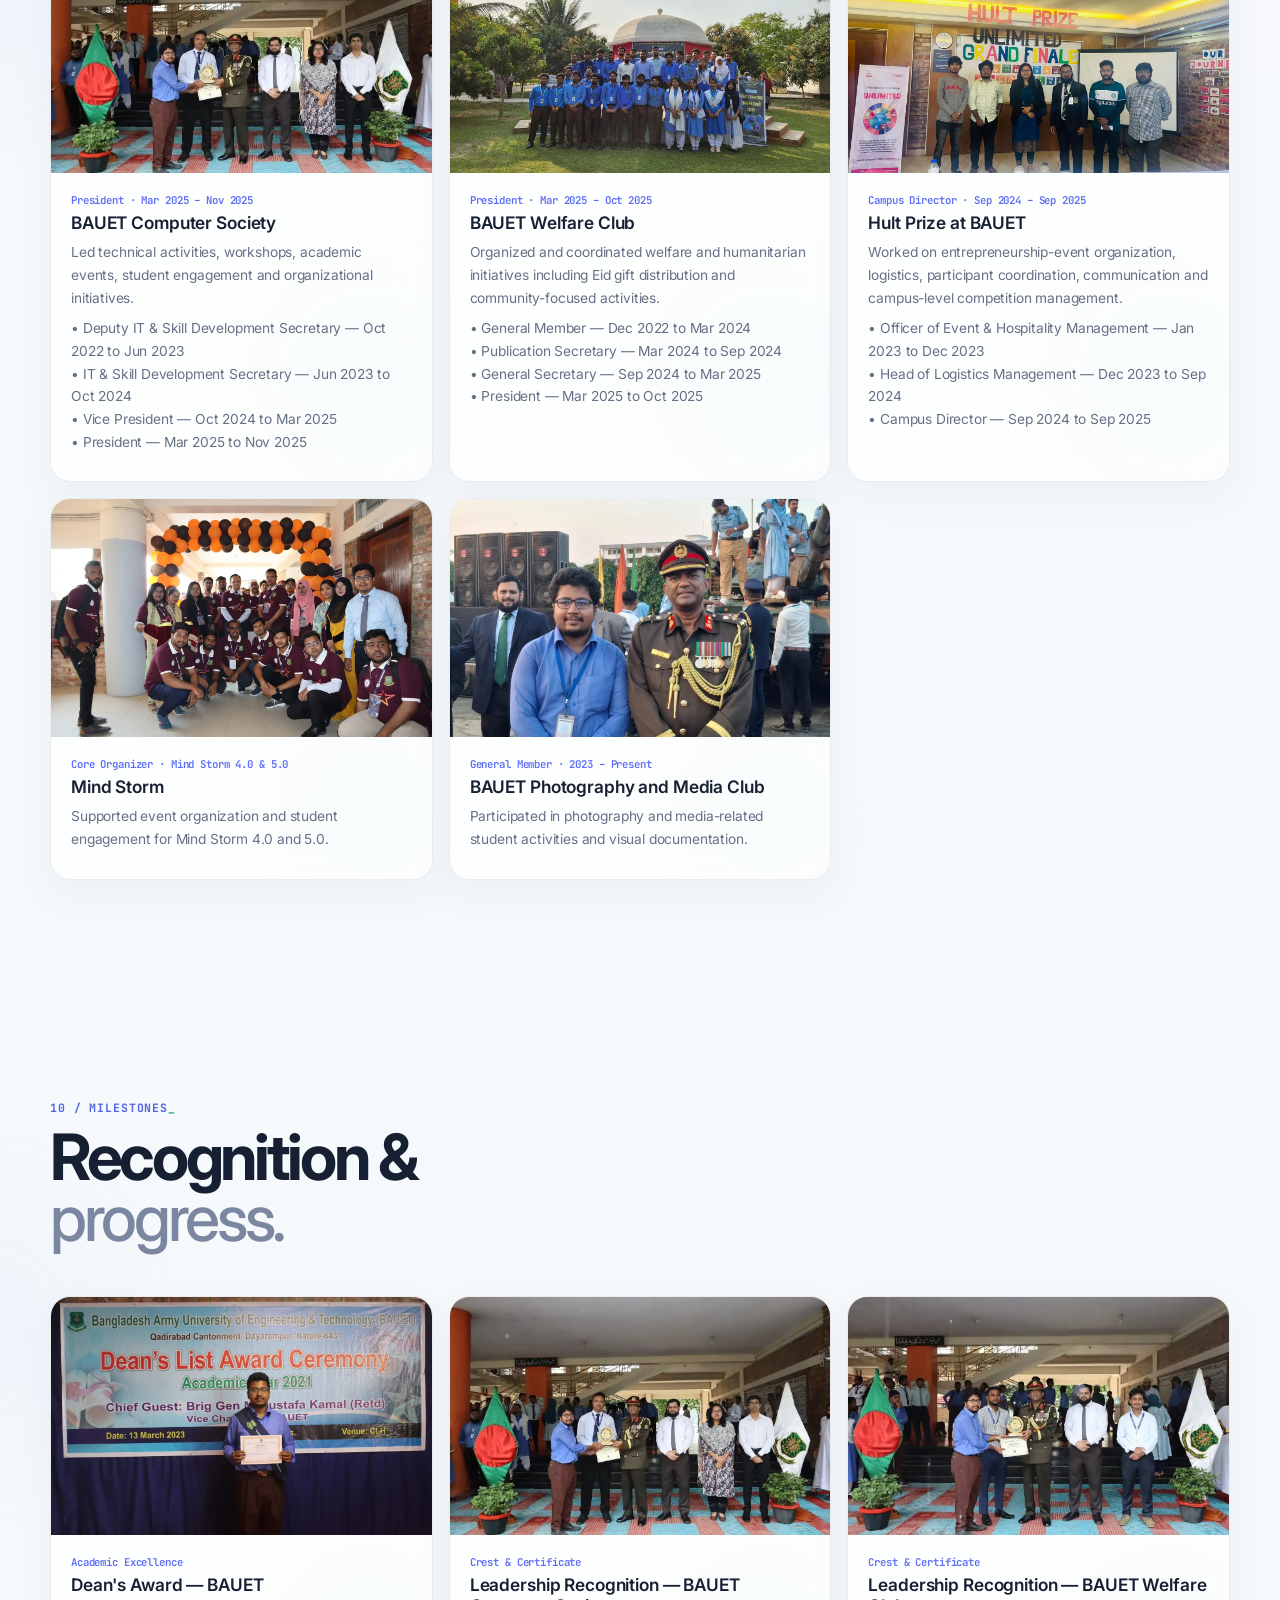
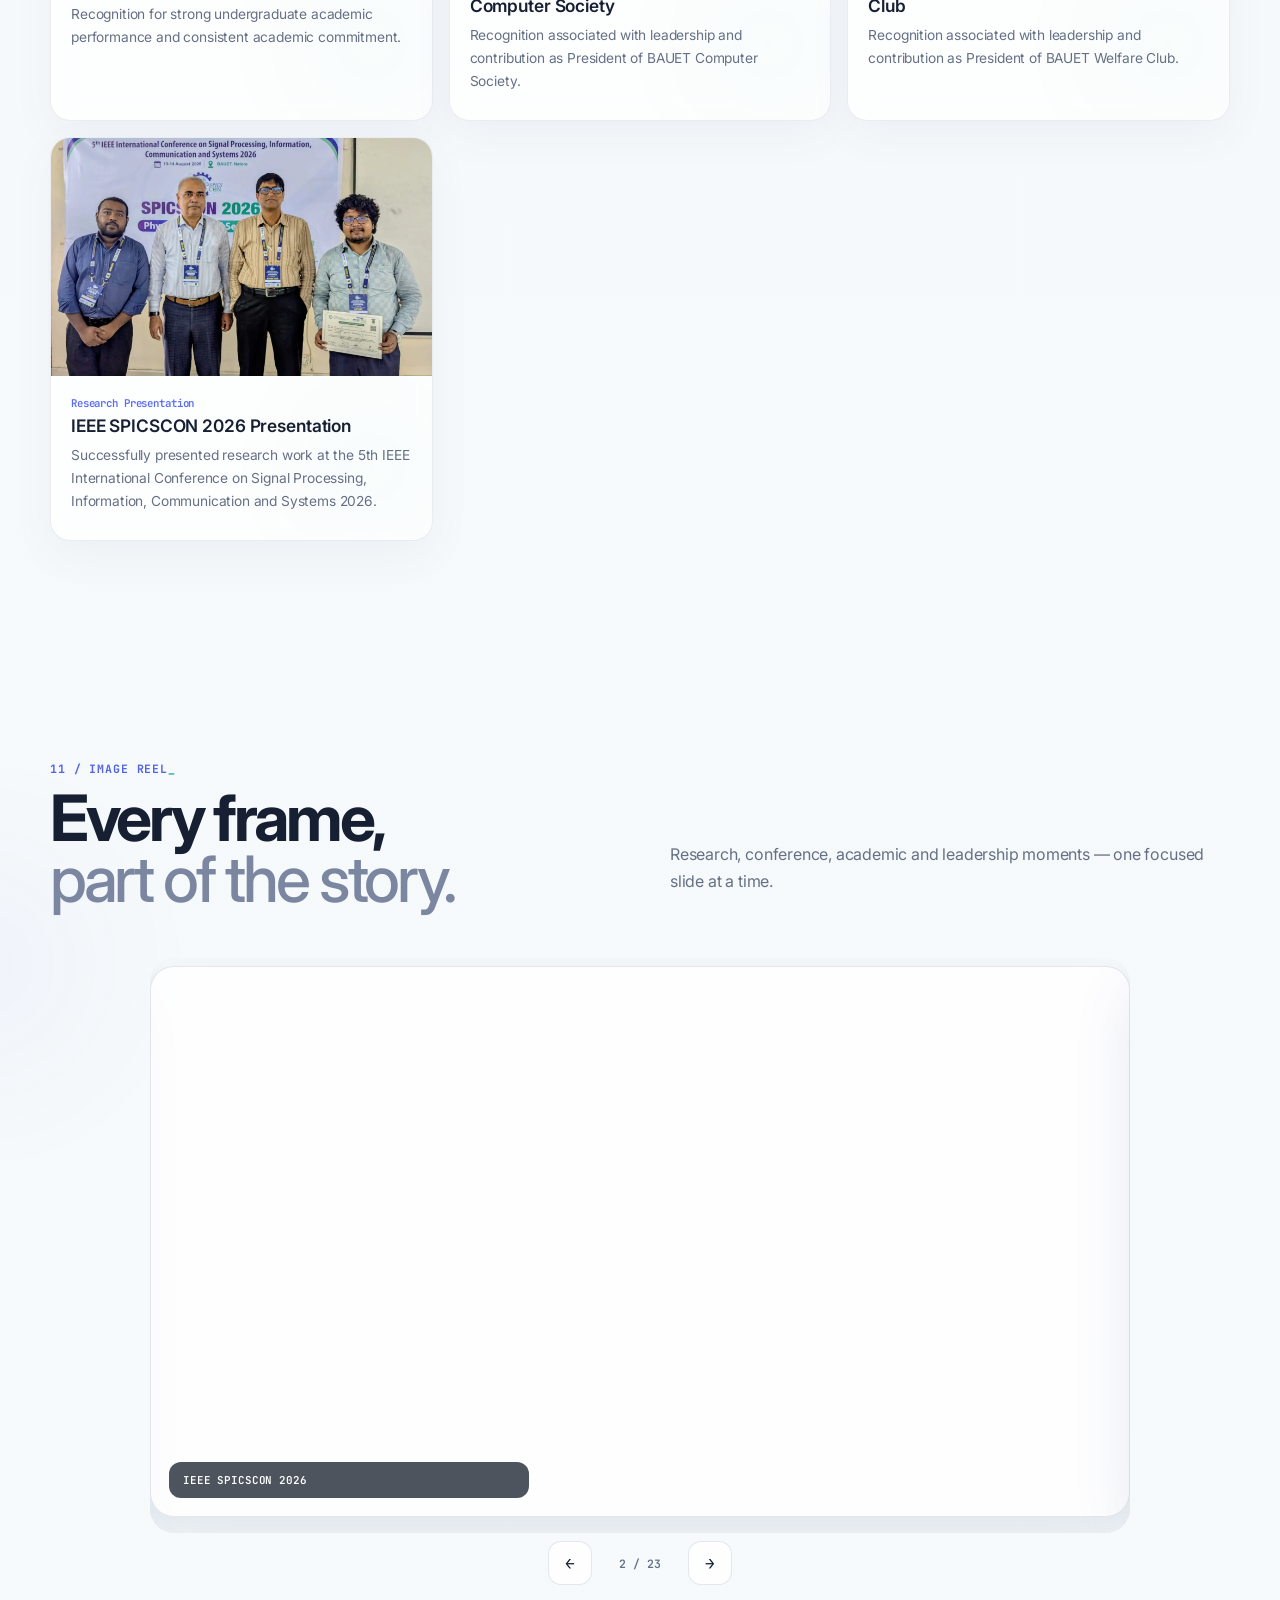
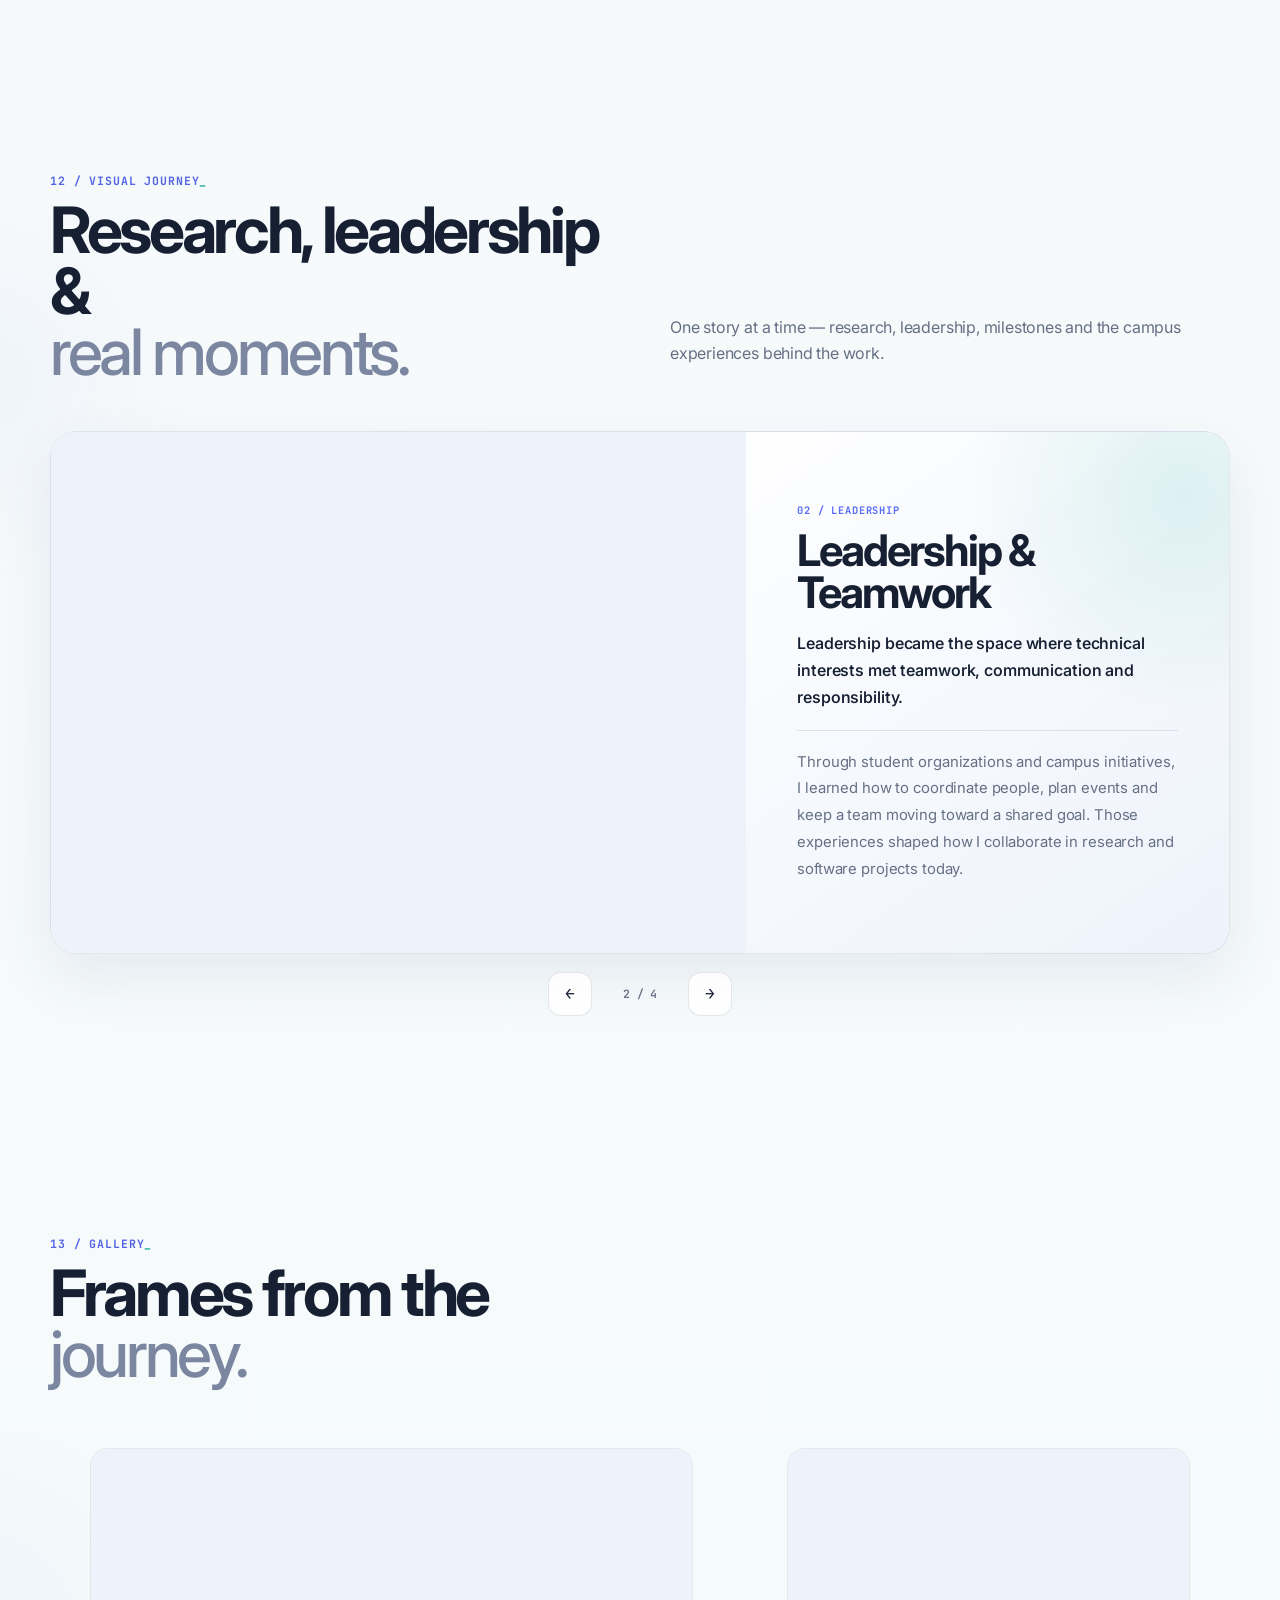
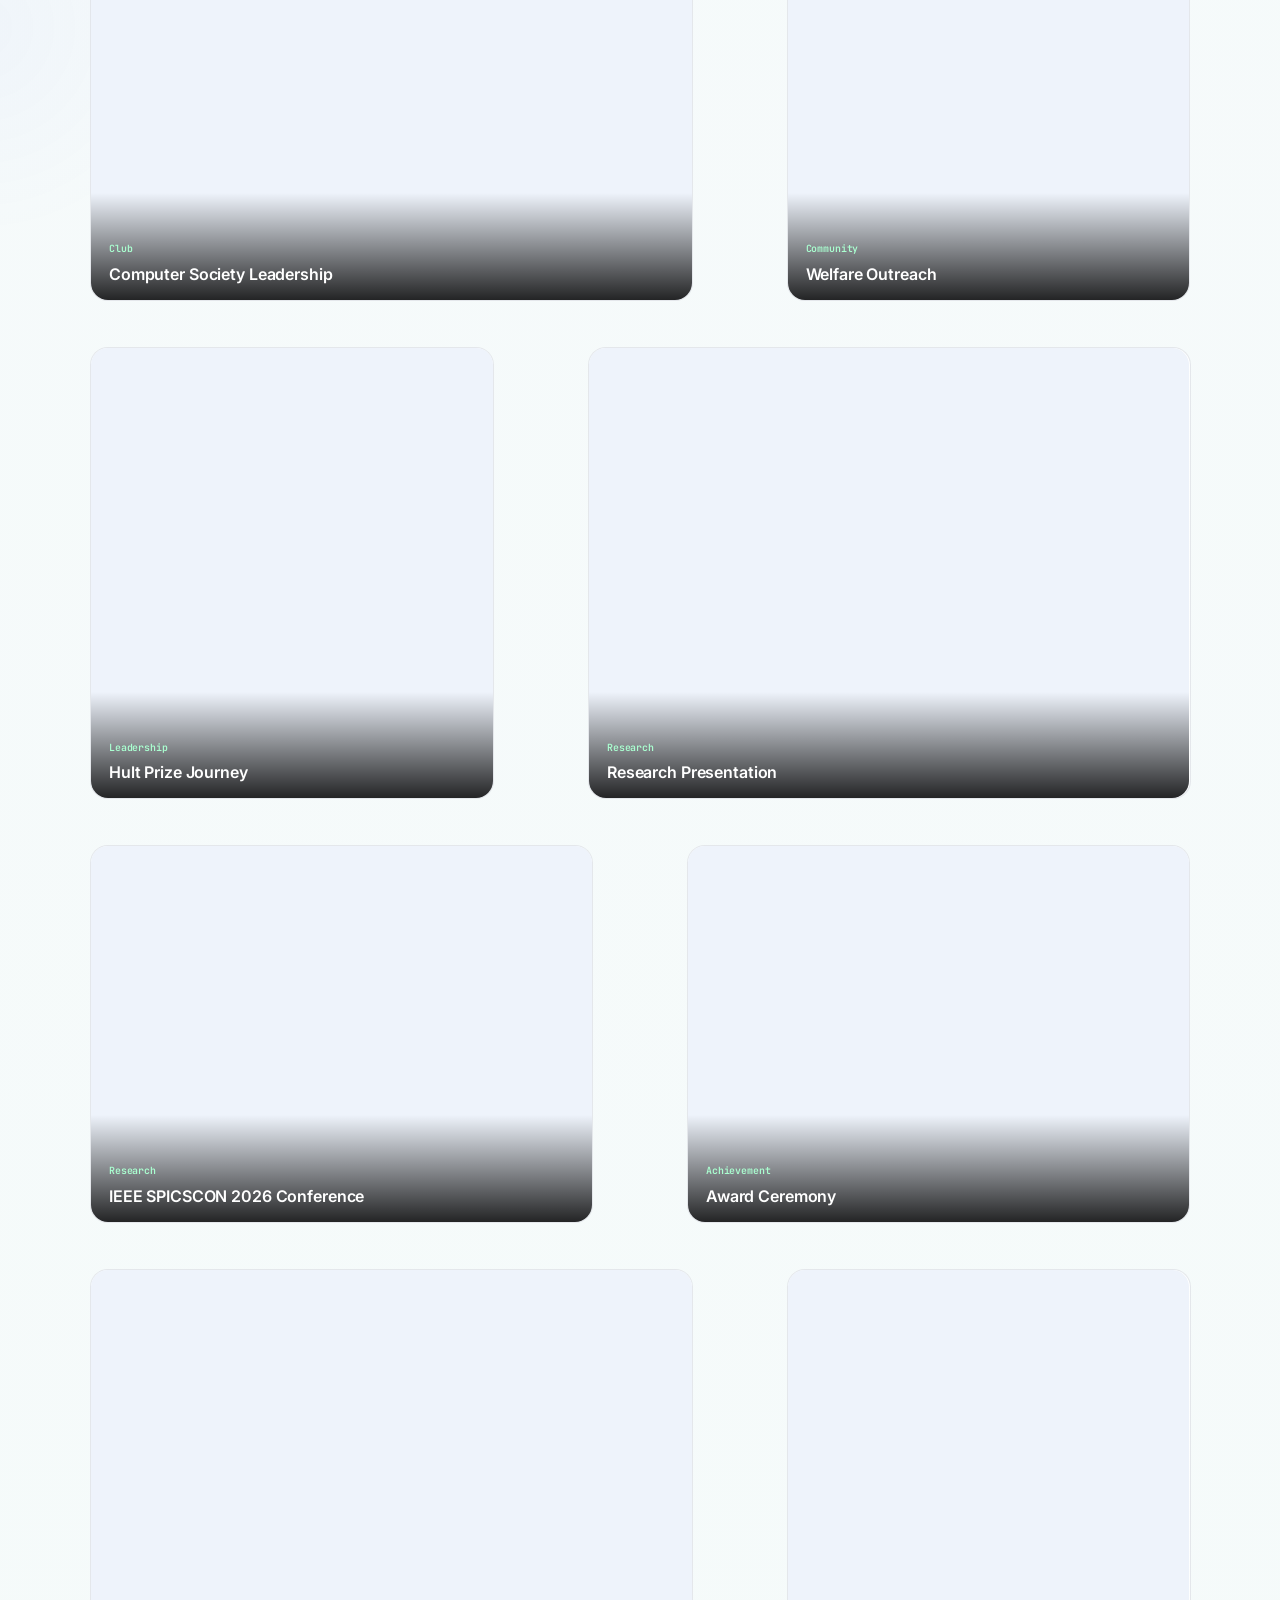
==== commit f1a65f18: "Refresh publication data cache (index.html)" ====
--- a/index.html
+++ b/index.html
@@ -85,4 +85,4 @@
 <div id="google_translate_element" class="google-translate-host notranslate" translate="no" aria-hidden="true"></div>
 <div class="command" id="command"><div class="command-box"><div class="command-search"><span class="mono">›</span><input autocomplete="off" id="command-input" placeholder="Search portfolio or type a destination…"/><span class="mono">ESC</span></div><div class="command-results" id="command-results"></div></div></div>
 <div class="image-modal" id="image-modal"><button aria-label="Close" id="modal-close">×</button><img alt="" id="modal-image"/></div>
-<script defer src="data.js?v=41"></script><script defer src="app.js?v=42"></script></body></html>+<script defer src="data.js?v=43"></script><script defer src="app.js?v=42"></script></body></html>
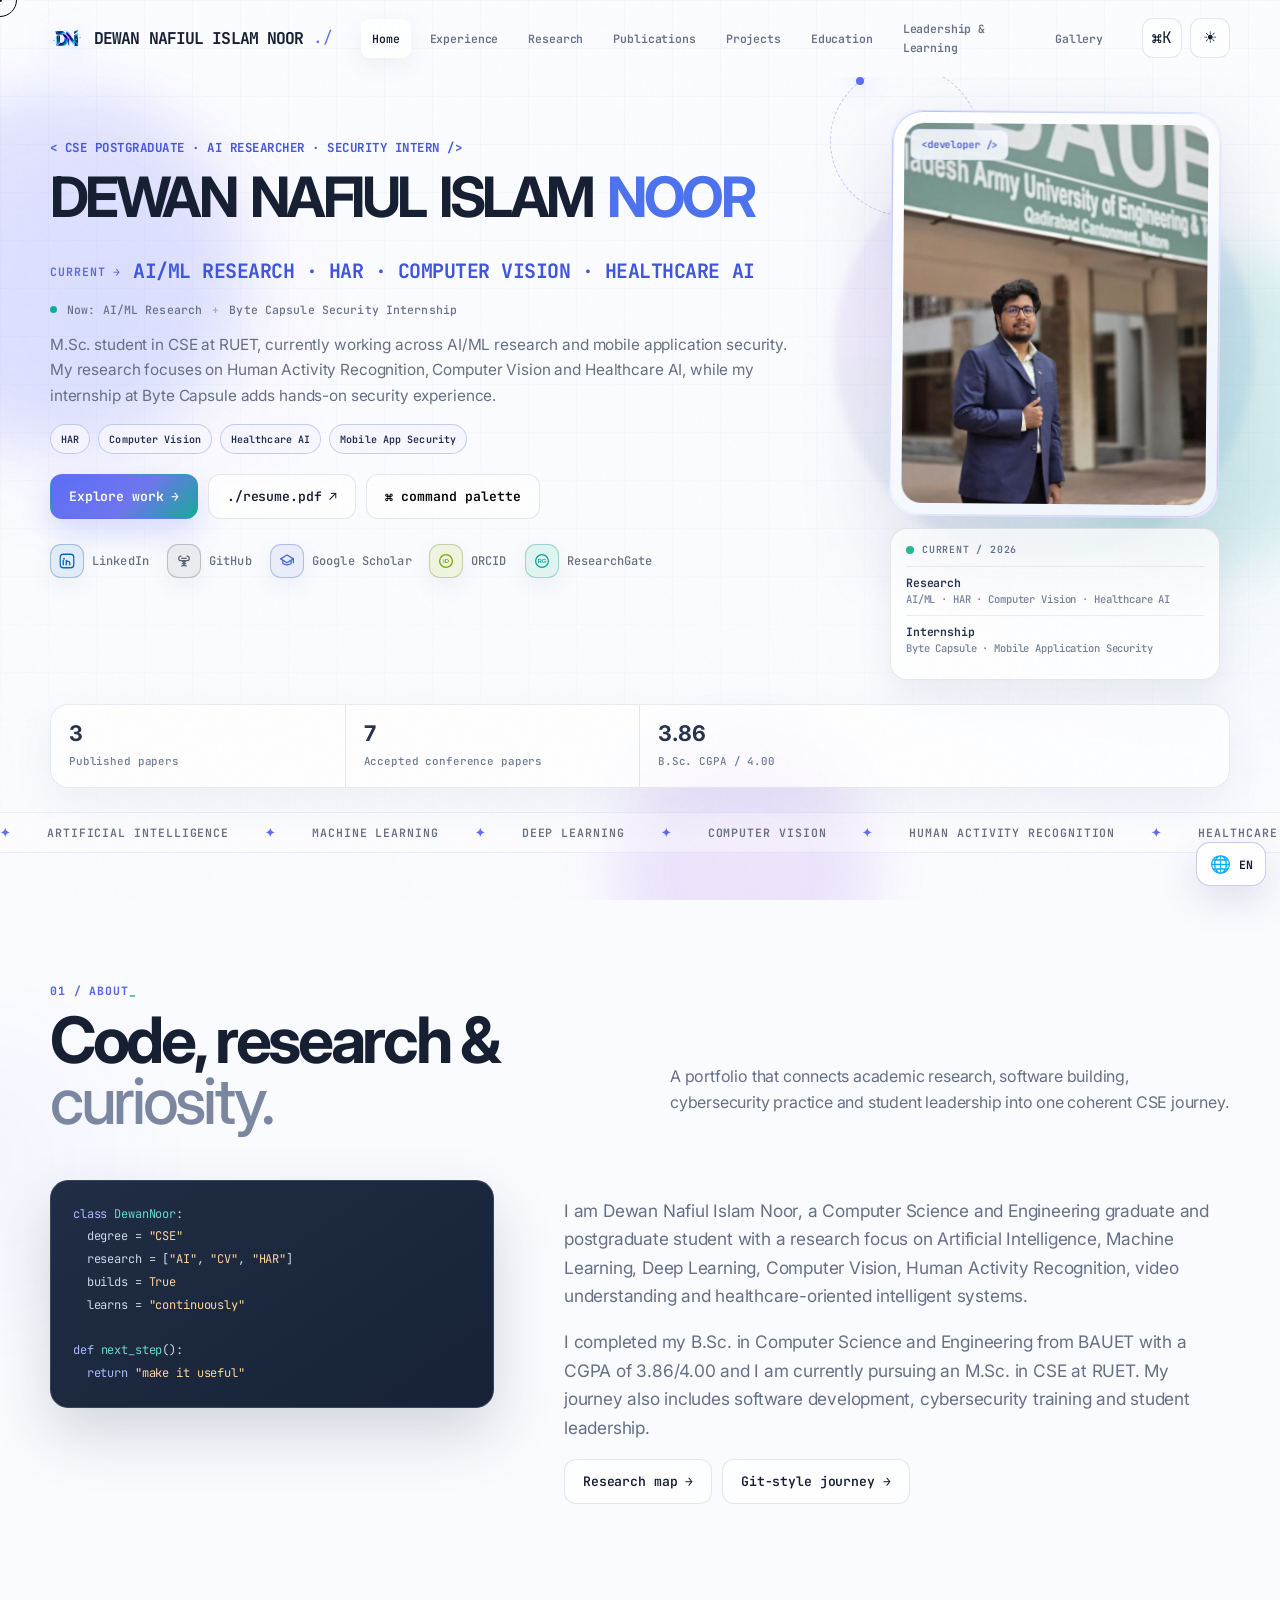
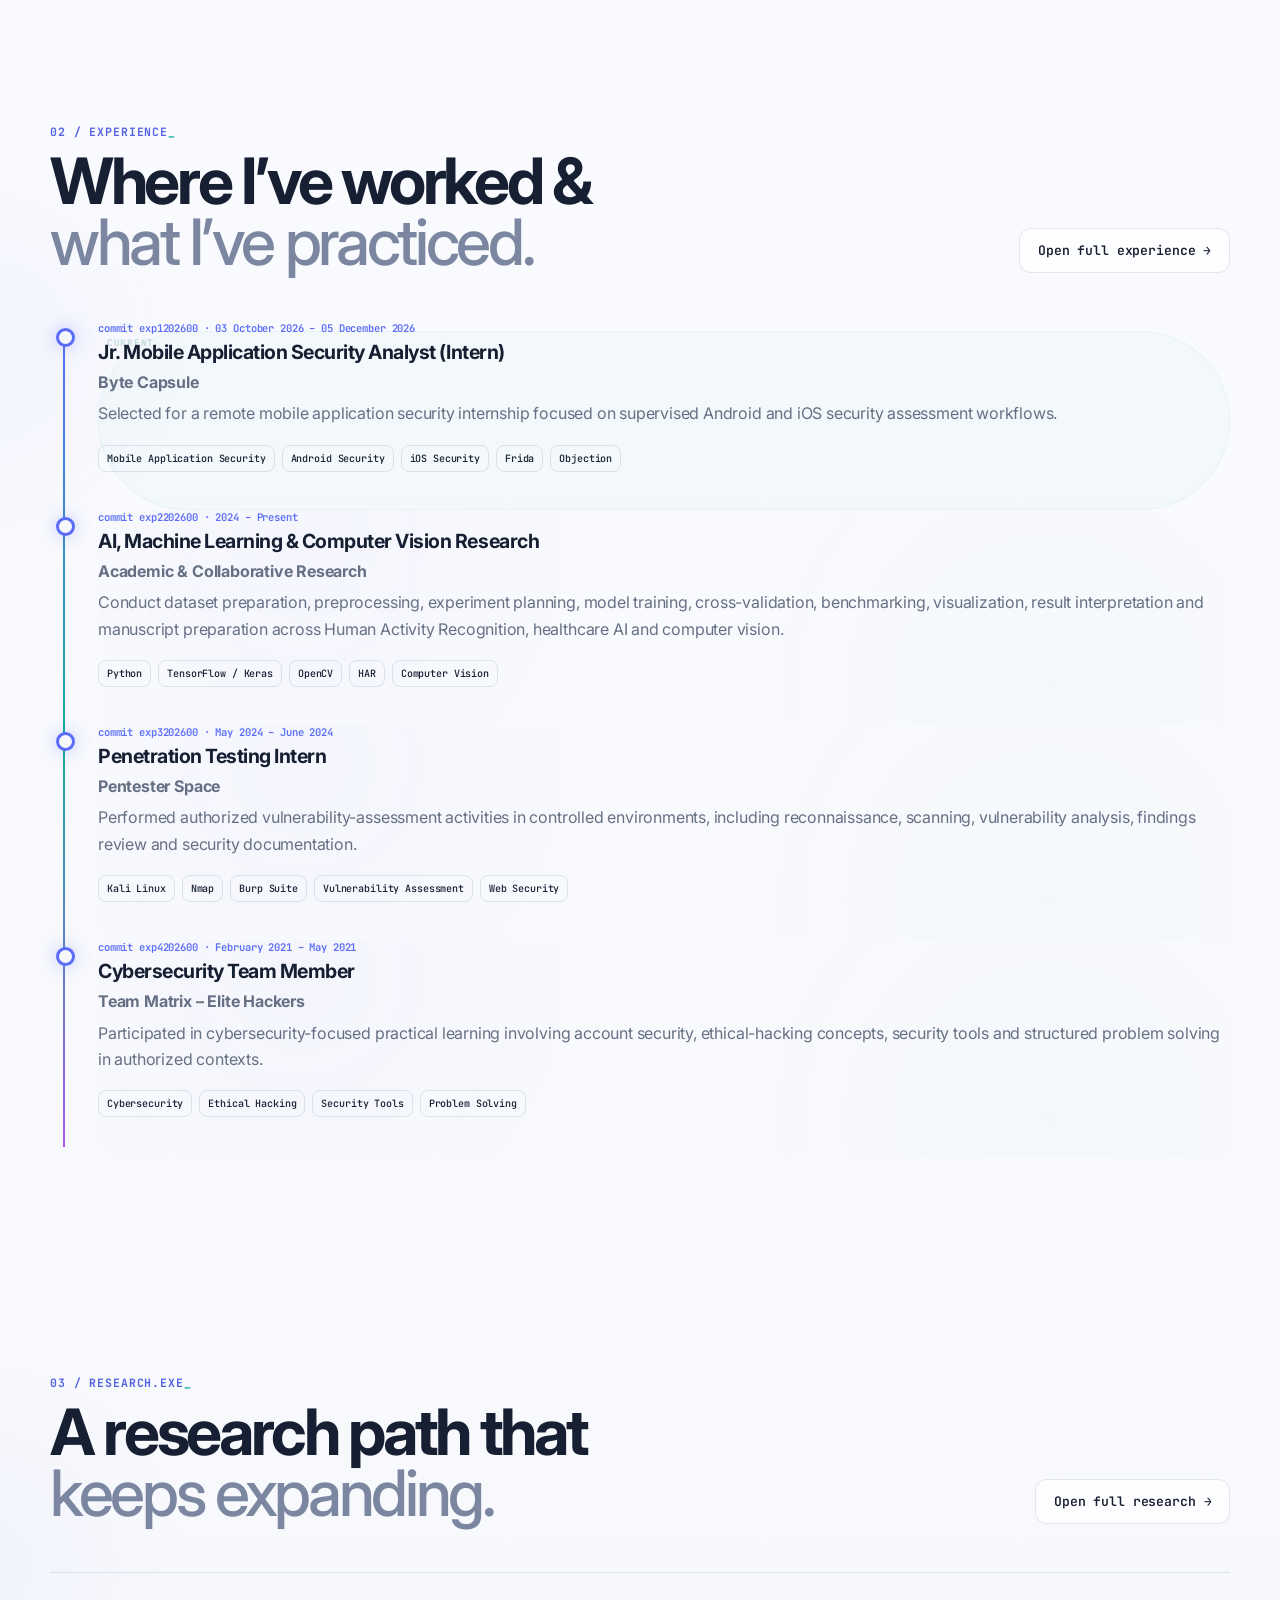
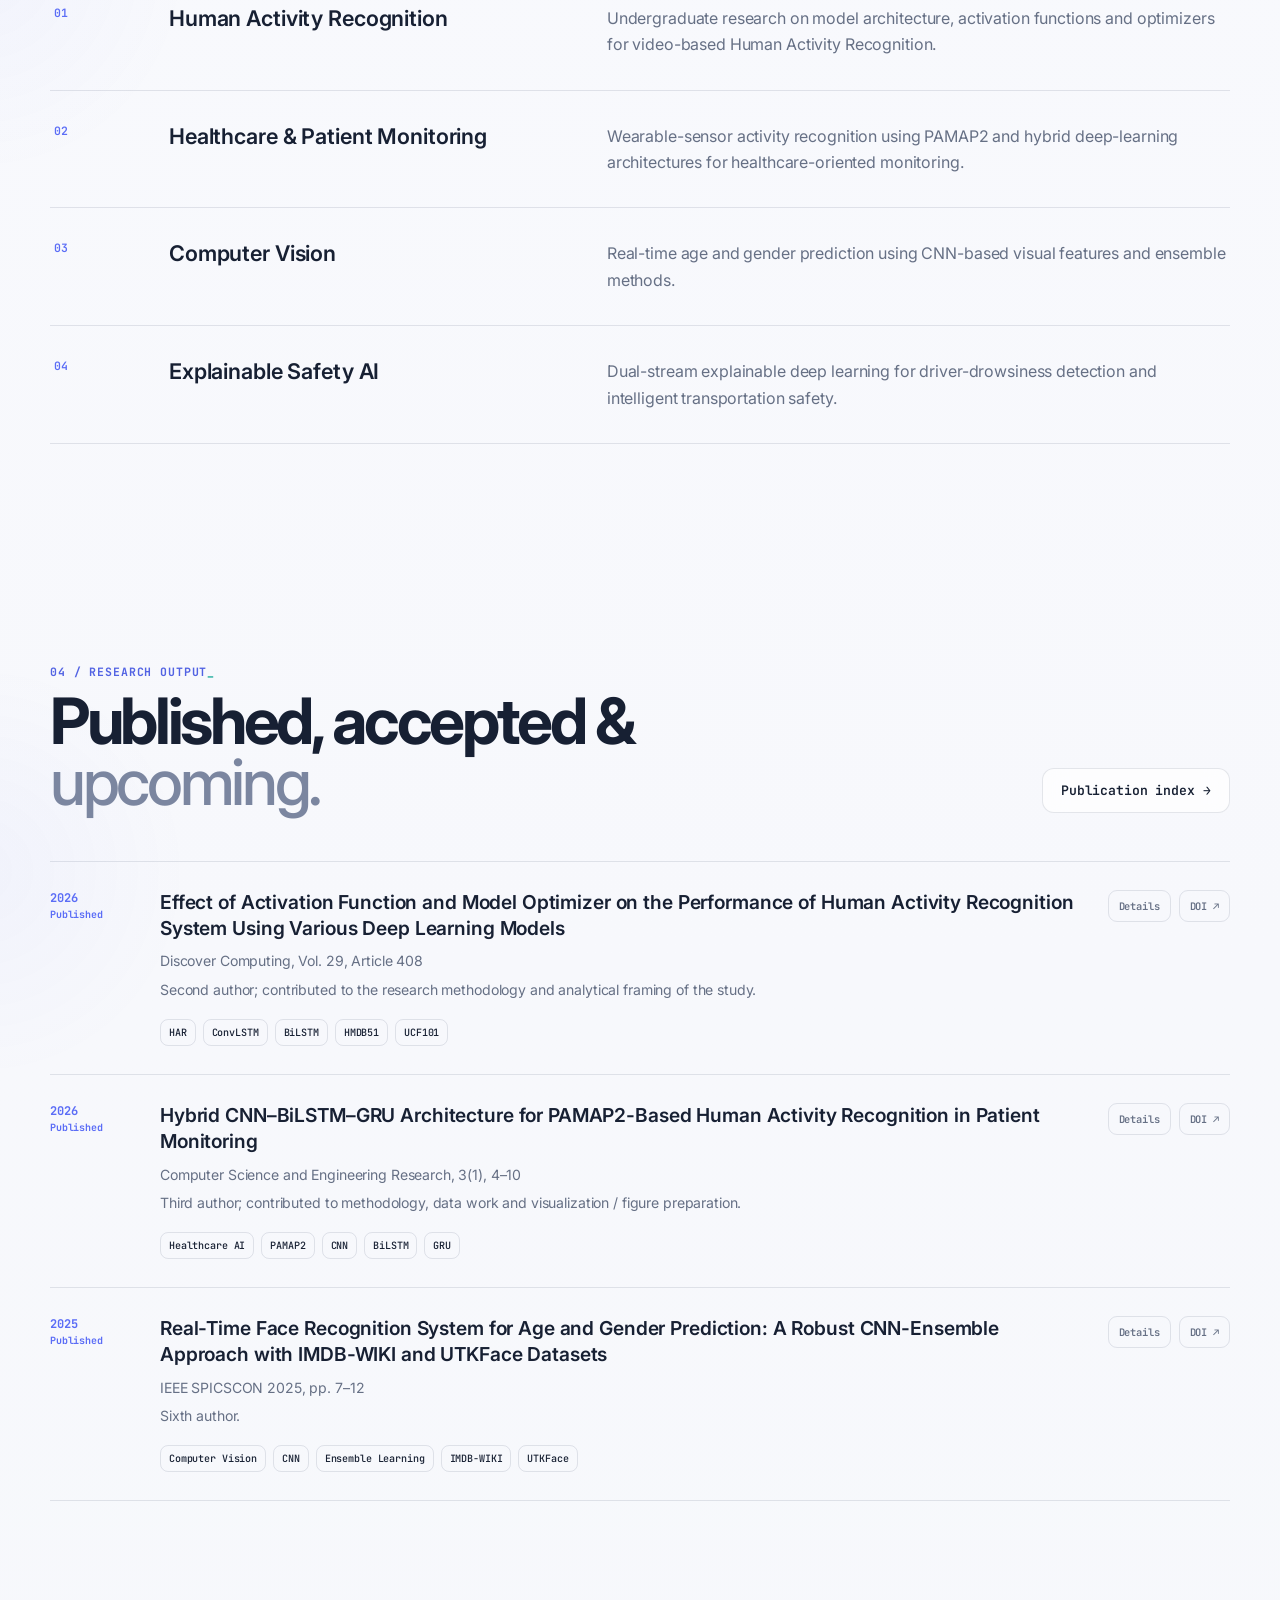
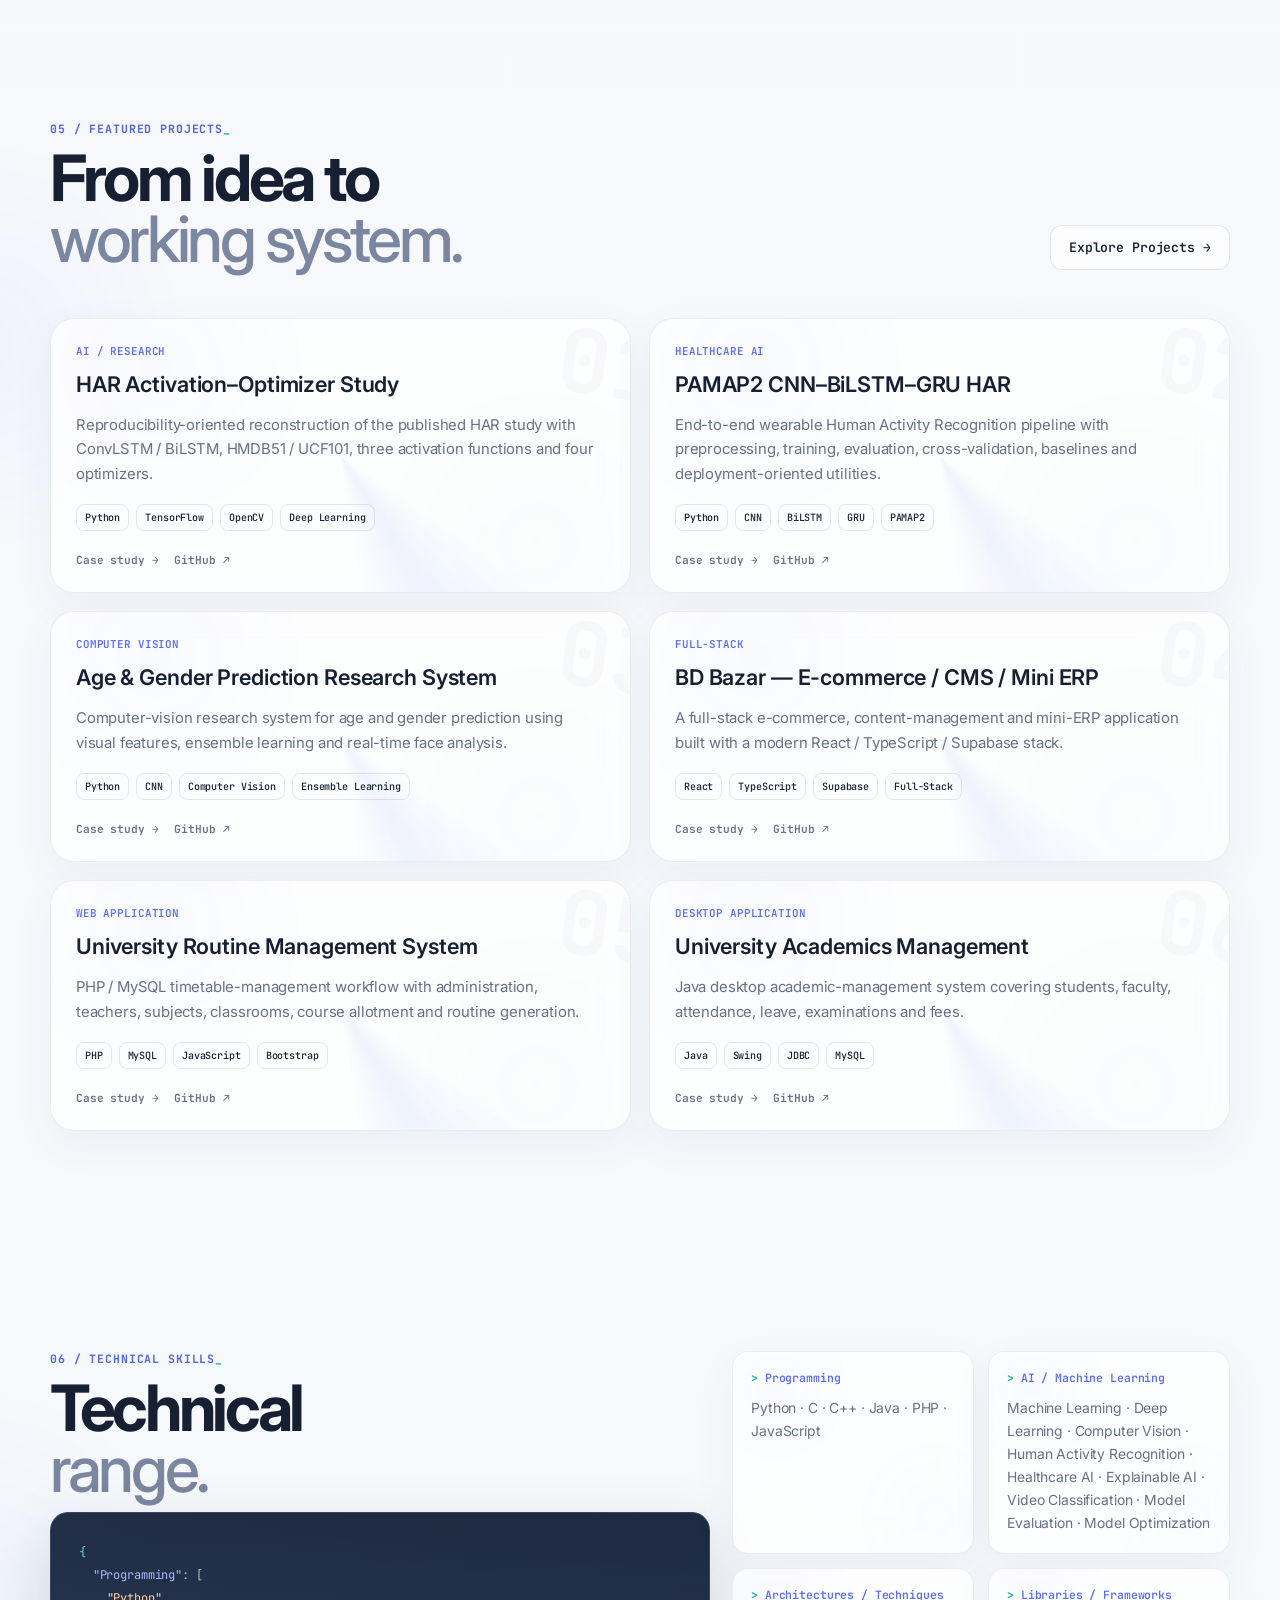
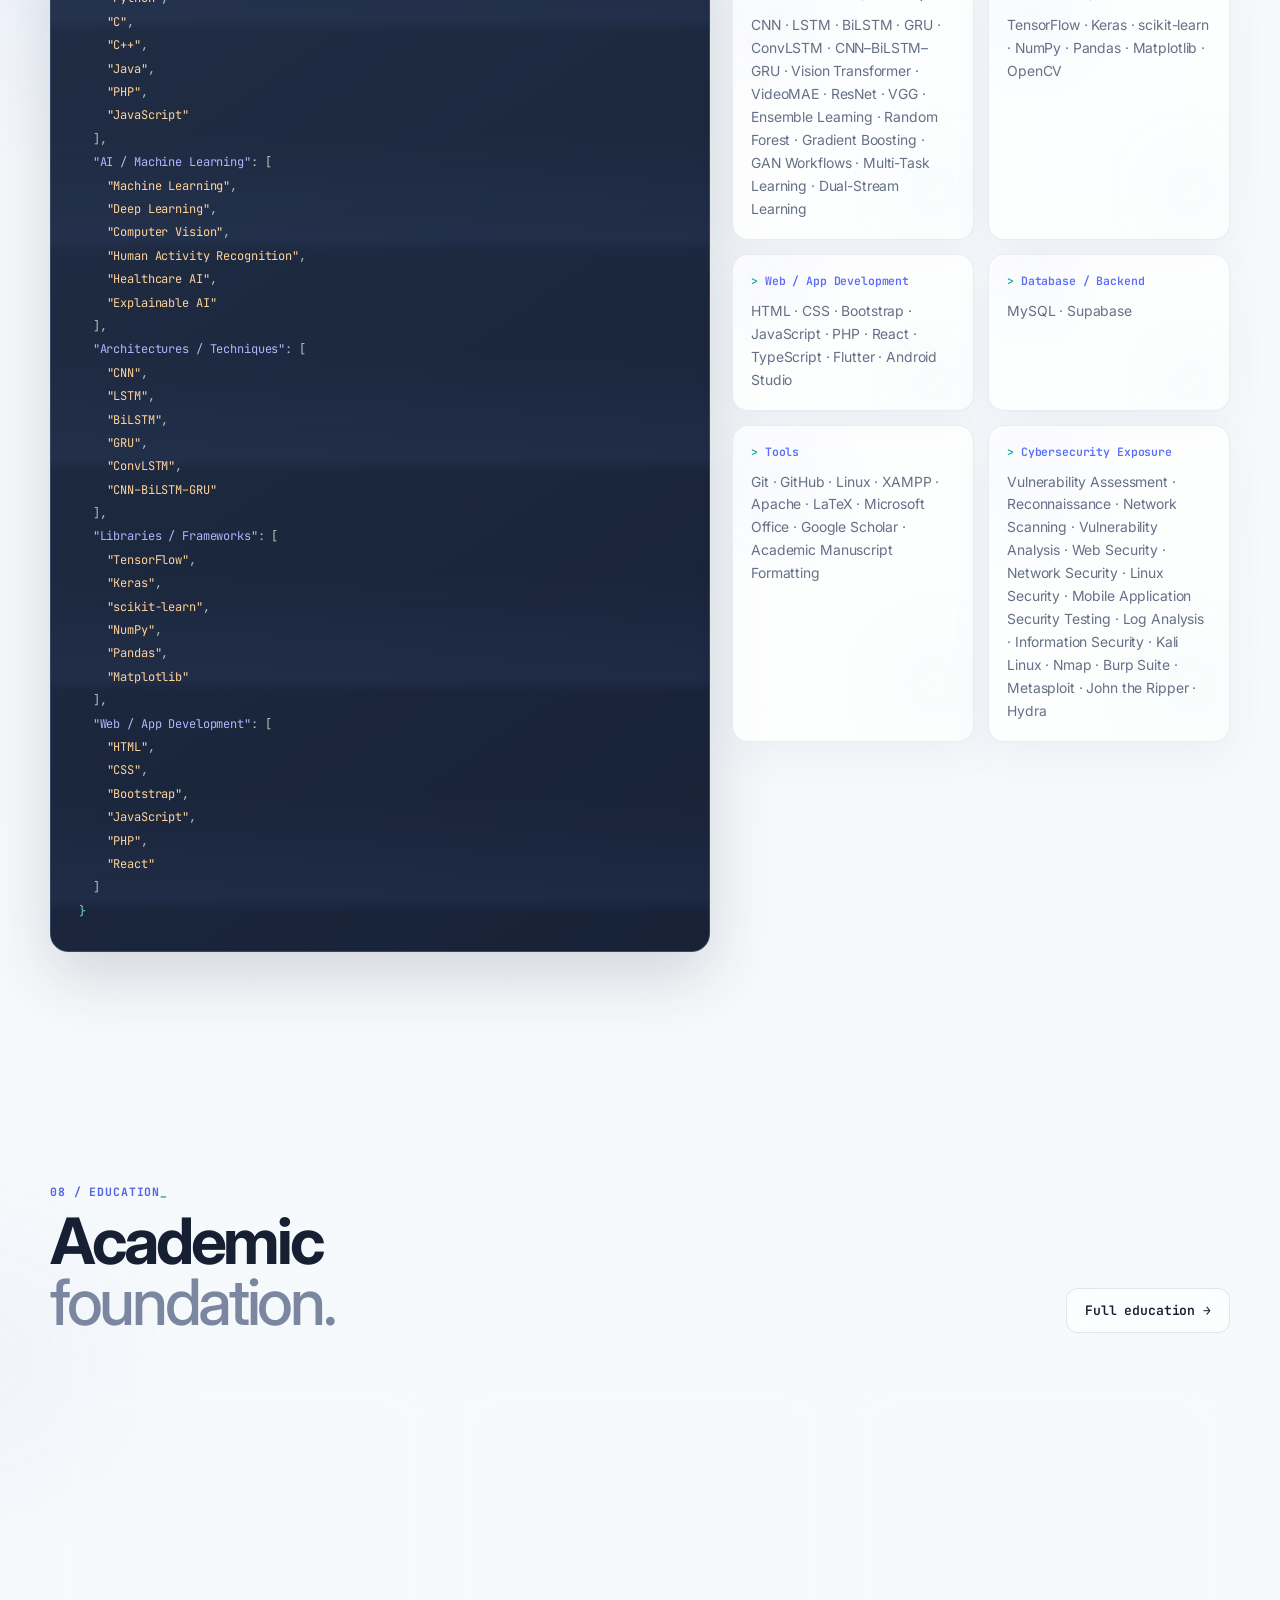
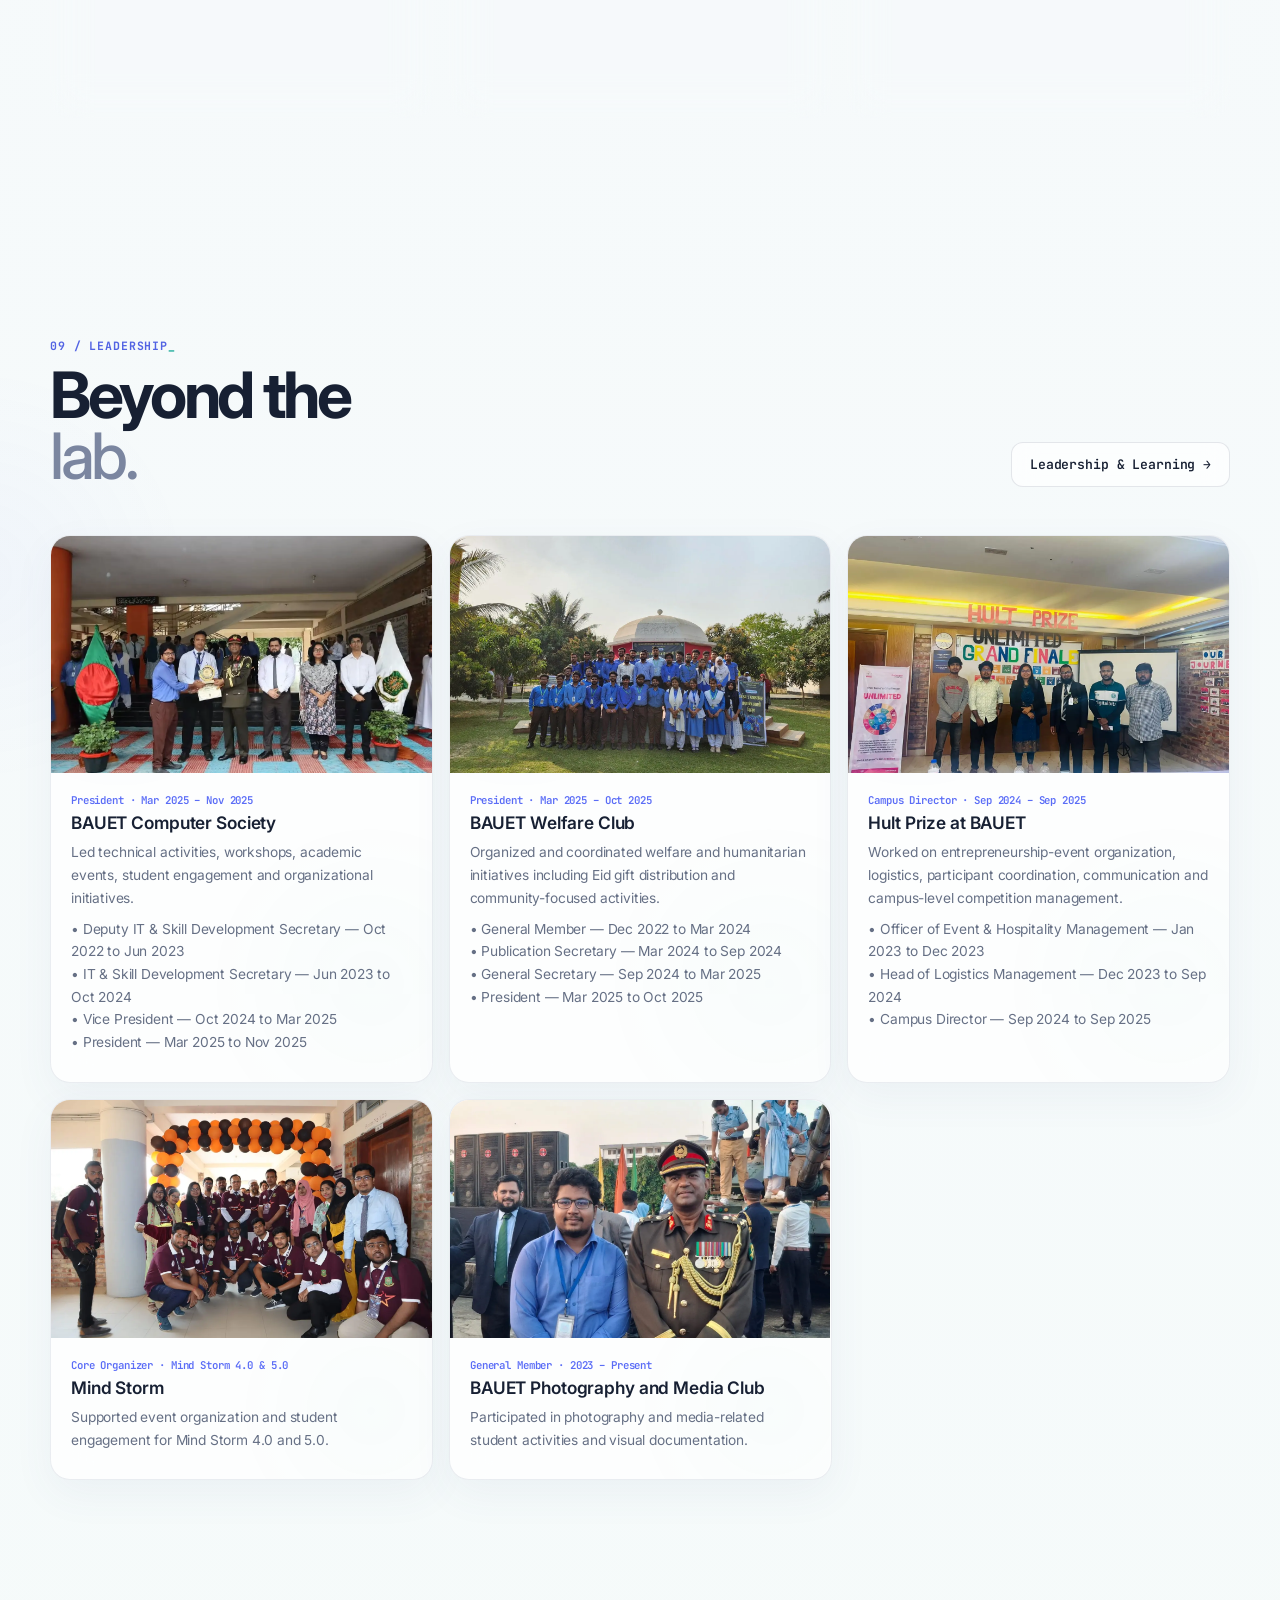
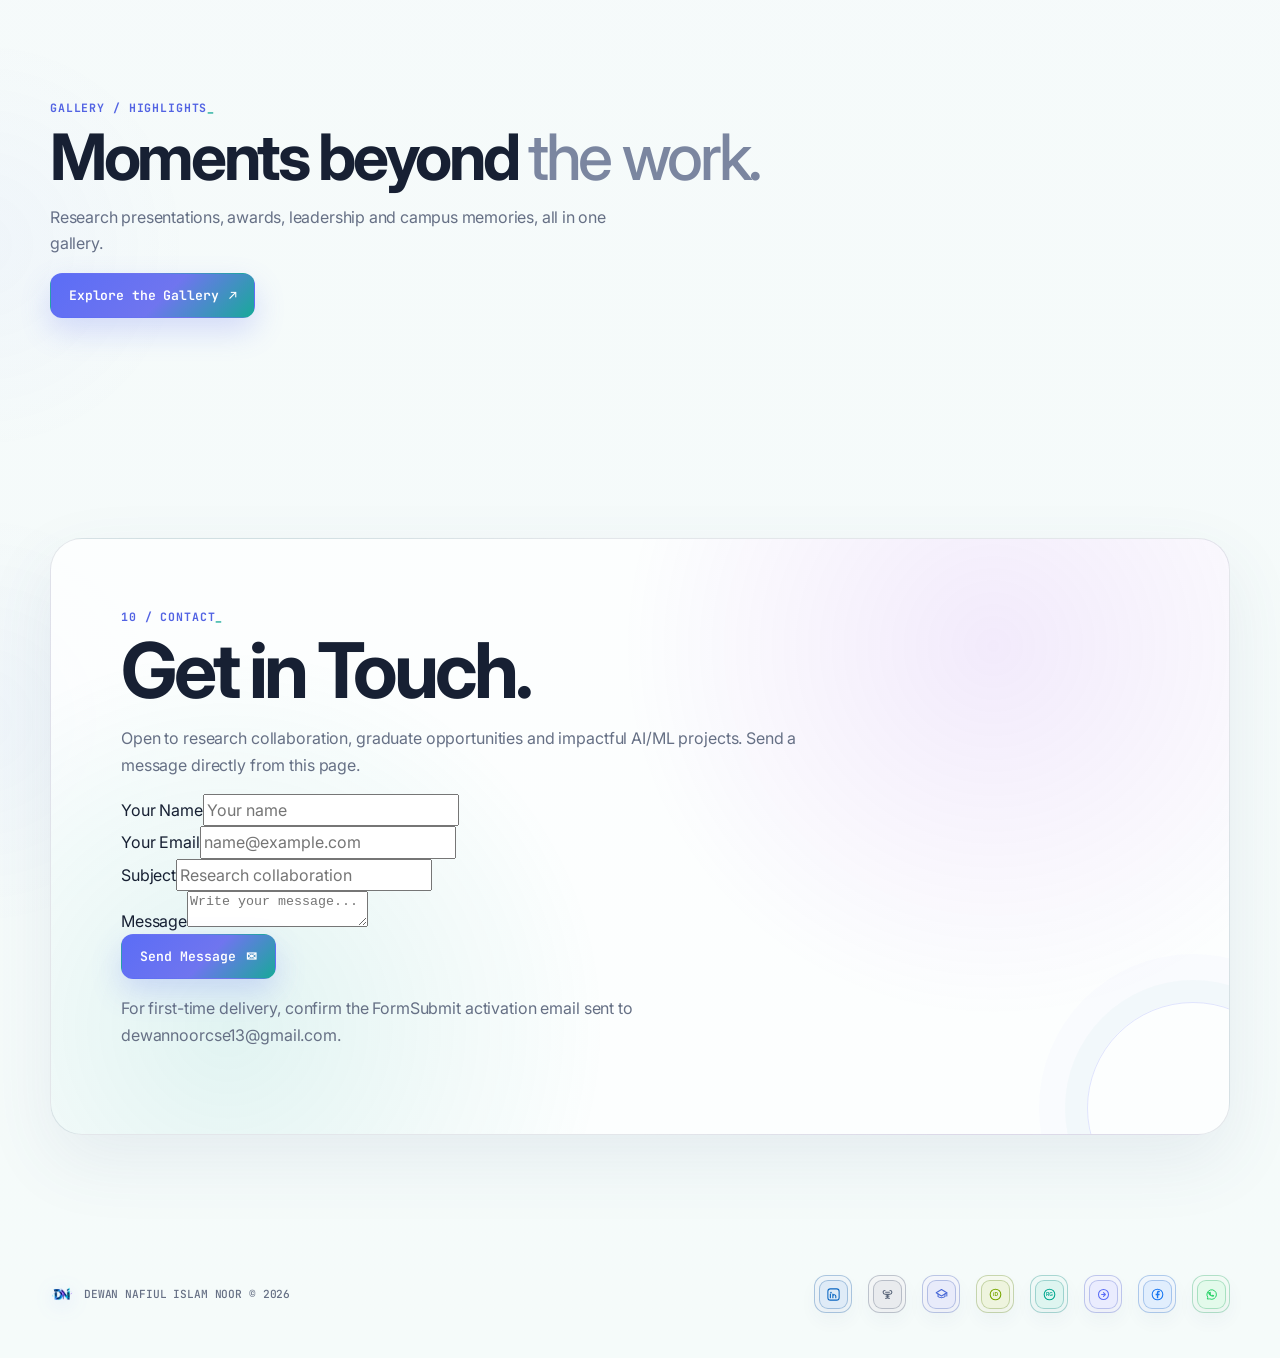
==== commit 3bbac558: "Refine navigation, homepage sections and add leadership/gallery pages" ====
--- a/index.html
+++ b/index.html
@@ -1,26 +1,24 @@
 <!DOCTYPE html>
 
-<html data-theme="light" lang="en"><head><meta charset="utf-8"/><meta content="width=device-width,initial-scale=1,viewport-fit=cover" name="viewport"/><meta content="#f7f8fc" name="theme-color"/><meta content="light dark" name="color-scheme"/><title>Dewan Nafiul Islam Noor — AI/ML Researcher &amp; Mobile Security Intern</title><meta content="Portfolio of Dewan Nafiul Islam Noor — CSE postgraduate at RUET working in AI/ML research, Human Activity Recognition, Computer Vision, Healthcare AI and mobile application security." name="description"/><meta content="Dewan Nafiul Islam Noor — AI/ML Researcher &amp; Mobile Security Intern" property="og:title"/><meta content="CSE postgraduate at RUET working in AI/ML research, Human Activity Recognition, Computer Vision, Healthcare AI and mobile application security." property="og:description"/><meta content="https://dewannoor28.github.io/assets/images/og-card.jpg" property="og:image"/><link rel="icon" type="image/png" sizes="32x32" href="assets/images/favicon-32x32.png"/><link rel="icon" type="image/png" sizes="16x16" href="assets/images/favicon-16x16.png"/><link rel="apple-touch-icon" sizes="180x180" href="assets/images/apple-touch-icon.png"/><link rel="manifest" href="site.webmanifest"/><link rel="shortcut icon" href="favicon.ico"/><link rel="preload" as="image" href="assets/images/logo-mark.webp" fetchpriority="high"/><link rel="preload" as="image" href="assets/images/profile-main.webp" fetchpriority="high"/><link rel="preconnect" href="https://fonts.googleapis.com"/><link rel="preconnect" href="https://fonts.gstatic.com" crossorigin/><link href="https://fonts.googleapis.com/css2?family=Inter:wght@400;500;600;700;800&family=JetBrains+Mono:wght@400;500;600&display=swap" rel="stylesheet"/><link href="styles.css?v=41" rel="stylesheet"/><link rel="canonical" href="https://dewannoor28.github.io/"/><meta property="og:type" content="website"/><meta property="og:url" content="https://dewannoor28.github.io/"/><meta name="twitter:card" content="summary_large_image"/><meta name="twitter:title" content="Dewan Nafiul Islam Noor — AI/ML Researcher &amp; Mobile Security Intern"/><meta name="twitter:description" content="Portfolio of Dewan Nafiul Islam Noor — CSE postgraduate at RUET working in AI/ML research, Human Activity Recognition, Computer Vision, Healthcare AI and mobile application security."/><meta name="twitter:image" content="https://dewannoor28.github.io/assets/images/og-card.jpg"/></head><body data-page="home">
+<html data-theme="light" lang="en"><head><meta charset="utf-8"/><meta content="width=device-width,initial-scale=1,viewport-fit=cover" name="viewport"/><meta content="#f7f8fc" name="theme-color"/><meta content="light dark" name="color-scheme"/><title>Dewan Nafiul Islam Noor — AI/ML Researcher &amp; Mobile Security Intern</title><meta content="Portfolio of Dewan Nafiul Islam Noor — CSE postgraduate at RUET working in AI/ML research, Human Activity Recognition, Computer Vision, Healthcare AI and mobile application security." name="description"/><meta content="Dewan Nafiul Islam Noor — AI/ML Researcher &amp; Mobile Security Intern" property="og:title"/><meta content="CSE postgraduate at RUET working in AI/ML research, Human Activity Recognition, Computer Vision, Healthcare AI and mobile application security." property="og:description"/><meta content="https://dewannoor28.github.io/assets/images/og-card.jpg" property="og:image"/><link rel="icon" type="image/png" sizes="32x32" href="assets/images/favicon-32x32.png"/><link rel="icon" type="image/png" sizes="16x16" href="assets/images/favicon-16x16.png"/><link rel="apple-touch-icon" sizes="180x180" href="assets/images/apple-touch-icon.png"/><link rel="manifest" href="site.webmanifest"/><link rel="shortcut icon" href="favicon.ico"/><link rel="preload" as="image" href="assets/images/logo-mark.webp" fetchpriority="high"/><link rel="preload" as="image" href="assets/images/profile-main.webp" fetchpriority="high"/><link rel="preconnect" href="https://fonts.googleapis.com"/><link rel="preconnect" href="https://fonts.gstatic.com" crossorigin/><link href="https://fonts.googleapis.com/css2?family=Inter:wght@400;500;600;700;800&family=JetBrains+Mono:wght@400;500;600&display=swap" rel="stylesheet"/><link href="styles.css?v=41" rel="stylesheet"/><link rel="canonical" href="https://dewannoor28.github.io/"/><meta property="og:type" content="website"/><meta property="og:url" content="https://dewannoor28.github.io/"/><meta name="twitter:card" content="summary_large_image"/><meta name="twitter:title" content="Dewan Nafiul Islam Noor — AI/ML Researcher &amp; Mobile Security Intern"/><meta name="twitter:description" content="Portfolio of Dewan Nafiul Islam Noor — CSE postgraduate at RUET working in AI/ML research, Human Activity Recognition, Computer Vision, Healthcare AI and mobile application security."/><meta name="twitter:image" content="https://dewannoor28.github.io/assets/images/og-card.jpg"/><link rel="stylesheet" href="portfolio-refinements.css?v=20261117"/></head><body data-page="home">
 <div class="progress"></div><div class="bg-grid"></div><div class="ambient-orbs" aria-hidden="true"><i></i><i></i><i></i></div><div class="noise"></div>
 <div class="cursor"></div><div class="cursor-dot"></div>
 <header class="site-header"><div class="container nav">
 <a class="brand notranslate" translate="no" href="index.html" aria-label="Dewan Nafiul Islam Noor home"><img class="brand-mark" src="assets/images/logo-mark.webp" alt="DNI logo" width="34" height="34"/><span class="brand-text">DEWAN NAFIUL ISLAM NOOR</span><span class="brand-accent">./</span></a>
-<nav aria-label="Primary" class="nav-links">
-<a data-nav="home" href="index.html"><b>00.</b>home</a><a data-nav="experience" href="experience.html"><b>01.</b>experience</a><a data-nav="research" href="research.html"><b>02.</b>research</a><a data-nav="publications" href="publications.html"><b>03.</b>publications</a><a data-nav="projects" href="projects.html"><b>04.</b>projects</a><a data-nav="education" href="education.html"><b>05.</b>education</a><a data-nav="achievements" href="achievements.html"><b>06.</b>more</a>
-</nav>
+<nav aria-label="Primary" class="nav-links"><a data-nav="home" href="index.html">Home</a><a data-nav="experience" href="experience.html">Experience</a><a data-nav="research" href="research.html">Research</a><a data-nav="publications" href="publications.html">Publications</a><a data-nav="projects" href="projects.html">Projects</a><a data-nav="education" href="education.html">Education</a><a data-nav="leadership" href="leadership-learning.html">Leadership &amp; Learning</a><a data-nav="gallery" href="gallery.html">Gallery</a></nav>
 <div class="nav-actions"><button aria-label="Open command palette" class="icon-btn" id="command-open" title="Command palette (Ctrl/Cmd + K)">⌘K</button><button aria-label="Toggle theme" class="icon-btn" id="theme-toggle">☾</button><button aria-label="Menu" class="menu-btn" id="menu-toggle">≡</button></div>
-<nav class="mobile-nav" id="mobile-nav"><a href="index.html">Home</a><a href="experience.html">Experience</a><a href="research.html">Research</a><a href="publications.html">Publications</a><a href="projects.html">Projects</a><a href="education.html">Education</a><a href="achievements.html">Achievements</a></nav>
+<nav class="mobile-nav" id="mobile-nav" aria-label="Mobile navigation"><a href="index.html">Home</a><a href="experience.html">Experience</a><a href="research.html">Research</a><a href="publications.html">Publications</a><a href="projects.html">Projects</a><a href="education.html">Education</a><a href="leadership-learning.html">Leadership &amp; Learning</a><a href="gallery.html">Gallery</a></nav>
 </div></header>
 <main>
 <section class="hero"><div class="container hero-grid"><div class="reveal"><div class="eyebrow">&lt; CSE postgraduate · AI researcher · security intern /&gt;</div><h1 id="hero-name" class="kinetic-name notranslate" translate="no" aria-label="Dewan Nafiul Islam Noor"><span class="name-word typed-name-word">DEWAN</span> <span class="name-word typed-name-word">NAFIUL</span><br class="mobile-name-break"> <span class="name-word typed-name-word">ISLAM</span> <span class="name-word accent-word typed-name-word typed-name-accent">NOOR</span></h1><div class="kinetic-status" aria-live="polite"><span class="kinetic-prompt">CURRENT →</span><div id="kinetic-phrase" class="kinetic-phrase">AI/ML RESEARCH · BYTE CAPSULE SECURITY INTERNSHIP</div></div><div class="now-line"><span class="now-dot"></span><span>Now: AI/ML Research</span><i>+</i><span>Byte Capsule Security Internship</span></div><p class="hero-intro" id="hero-intro">M.Sc. student in CSE at RUET, currently working across AI/ML research and mobile application security. My research focuses on Human Activity Recognition, Computer Vision and Healthcare AI, while my internship at Byte Capsule adds hands-on security experience.</p><div class="hero-focus-row" aria-label="Current focus"><span>HAR</span><span>Computer Vision</span><span>Healthcare AI</span><span>Mobile App Security</span></div><div class="actions"><a class="btn primary" href="projects.html">Explore work →</a><a class="btn ghost" href="cv.html" id="cv-button" target="_blank" rel="noopener">./resume.pdf ↗</a><button class="btn ghost" data-command-open="">⌘ command palette</button></div><div class="hero-social" id="hero-social"></div></div>
-<div class="hero-visual hero-reveal"><div class="orbit"></div><div class="portrait-card"><img alt="Dewan Nafiul Islam Noor" id="profile-image" src="assets/images/profile-main.webp" width="750" height="1000" decoding="async" fetchpriority="high"/></div><div class="hero-now-card" aria-label="Current work"><div class="hero-now-head"><span class="live-dot"></span><span>CURRENT / 2026</span></div><div class="hero-now-item"><b>Research</b><span>AI/ML · HAR · Computer Vision · Healthcare AI</span></div><div class="hero-now-item"><b>Internship</b><span>Byte Capsule · Mobile Application Security</span></div></div></div></div><div class="container metric-row reveal" id="hero-metrics"><div class="metric"><strong data-count="3">3</strong><span>Published papers</span></div><div class="metric"><strong data-count="6">6</strong><span>Research outputs</span></div><div class="metric"><strong data-count="15">15</strong><span>Public GitHub repositories</span></div><div class="metric"><strong data-count="3.86">3.86</strong><span>B.Sc. CGPA / 4.00</span></div></div><div class="marquee"><div class="marquee-track" id="marquee-track"></div></div></section>
+<div class="hero-visual hero-reveal"><div class="orbit"></div><div class="portrait-card"><img alt="Dewan Nafiul Islam Noor" id="profile-image" src="assets/images/profile-main.webp" width="750" height="1000" decoding="async" fetchpriority="high"/></div><div class="hero-now-card" aria-label="Current work"><div class="hero-now-head"><span class="live-dot"></span><span>CURRENT / 2026</span></div><div class="hero-now-item"><b>Research</b><span>AI/ML · HAR · Computer Vision · Healthcare AI</span></div><div class="hero-now-item"><b>Internship</b><span>Byte Capsule · Mobile Application Security</span></div></div></div></div><div class="container metric-row reveal" id="hero-metrics"><div class="metric"><strong data-count="3">3</strong><span>Published papers</span></div><div class="metric"><strong data-count="7">7</strong><span>Accepted conference papers</span></div><div class="metric"><strong data-count="3.86">3.86</strong><span>B.Sc. CGPA / 4.00</span></div></div><div class="marquee"><div class="marquee-track" id="marquee-track"></div></div></section>
 <section class="section" id="about"><div class="container"><div class="section-head reveal"><div><div class="section-tag">01 / ABOUT</div><h2 class="section-title">Code, research &amp;<br/><em>curiosity.</em></h2></div><p class="section-lead">A portfolio that connects academic research, software building, cybersecurity practice and student leadership into one coherent CSE journey.</p></div><div class="about-grid"><div class="about-code reveal"><span class="blue">class</span> <span class="green">DewanNoor</span>:<br/>  degree = <span class="orange">"CSE"</span><br/>  research = [<span class="orange">"AI"</span>, <span class="orange">"CV"</span>, <span class="orange">"HAR"</span>]<br/>  builds = <span class="orange">True</span><br/>  learns = <span class="orange">"continuously"</span><br/><br/><span class="blue">def</span> <span class="green">next_step</span>():<br/>  <span class="blue">return</span> <span class="orange">"make it useful"</span></div><div class="about-prose reveal"><p>I am Dewan Nafiul Islam Noor, a Computer Science and Engineering graduate and postgraduate student with a research focus on Artificial Intelligence, Machine Learning, Deep Learning, Computer Vision, Human Activity Recognition, video understanding and healthcare-oriented intelligent systems.</p><p>I completed my B.Sc. in Computer Science and Engineering from BAUET with a CGPA of 3.86/4.00 and I am currently pursuing an M.Sc. in CSE at RUET. My journey also includes software development, cybersecurity training and student leadership.</p><div class="actions"><a class="btn ghost" href="research.html">Research map →</a><a class="btn ghost" href="experience.html">Git-style journey →</a></div></div></div></div></section>
 <section class="section home-experience-section" id="experience-preview"><div class="container"><div class="section-head reveal"><div><div class="section-tag">02 / EXPERIENCE</div><h2 class="section-title">Where I’ve worked &amp;<br/><em>what I’ve practiced.</em></h2></div><a class="btn ghost" href="experience.html">Open full experience →</a></div><div class="git-timeline reveal" id="home-experience-timeline"><article class="git-item"><div class="hash">commit exp12026 · 03 October 2026 – 05 December 2026</div><h3>Jr. Mobile Application Security Analyst (Intern)</h3><p><b>Byte Capsule</b></p><p>Selected for a remote mobile application security internship focused on supervised Android and iOS security assessment workflows.</p><div class="stack"><span>Mobile Application Security</span><span>Android Security</span><span>iOS Security</span><span>Frida</span><span>Burp Suite</span></div></article><article class="git-item"><div class="hash">commit exp22026 · 2024 – Present</div><h3>AI, Machine Learning &amp; Computer Vision Research</h3><p><b>Academic &amp; Collaborative Research</b></p><p>Conduct dataset preparation, preprocessing, experiment planning, model training, benchmarking, visualization and manuscript preparation across Human Activity Recognition, healthcare AI and computer vision.</p><div class="stack"><span>Python</span><span>TensorFlow / Keras</span><span>OpenCV</span><span>HAR</span><span>Computer Vision</span></div></article><article class="git-item"><div class="hash">commit exp32026 · May 2024 – June 2024</div><h3>Penetration Testing Intern</h3><p><b>Pentester Space</b></p><p>Performed authorized vulnerability-assessment activities in controlled environments, including reconnaissance, scanning, vulnerability analysis and security documentation.</p><div class="stack"><span>Kali Linux</span><span>Nmap</span><span>Burp Suite</span><span>Vulnerability Assessment</span><span>Web Security</span></div></article><article class="git-item"><div class="hash">commit exp42026 · February 2021 – May 2021</div><h3>Cybersecurity Team Member</h3><p><b>Team Matrix – Elite Hackers</b></p><p>Participated in cybersecurity-focused practical learning involving account security, ethical-hacking concepts, security tools and structured problem solving in authorized contexts.</p><div class="stack"><span>Cybersecurity</span><span>Ethical Hacking</span><span>Security Tools</span><span>Problem Solving</span></div></article></div></div></section>
 
 <section class="section"><div class="container"><div class="section-head reveal"><div><div class="section-tag">03 / RESEARCH.EXE</div><h2 class="section-title">A research path that<br/><em>keeps expanding.</em></h2></div><a class="btn ghost" href="research.html">Open full research →</a></div><div class="research-list reveal" id="research-rows"><article class="research-row"><div class="num">01</div><h3>Human Activity Recognition</h3><p>Undergraduate research on model architecture, activation functions and optimizers for video-based Human Activity Recognition.</p></article><article class="research-row"><div class="num">02</div><h3>Healthcare &amp; Patient Monitoring</h3><p>Wearable-sensor activity recognition using PAMAP2 and hybrid deep-learning architectures for healthcare-oriented monitoring.</p></article><article class="research-row"><div class="num">03</div><h3>Computer Vision</h3><p>Real-time age and gender prediction using CNN-based visual features and ensemble methods.</p></article><article class="research-row"><div class="num">04</div><h3>Explainable Safety AI</h3><p>Dual-stream explainable deep learning for driver-drowsiness detection and intelligent transportation safety.</p></article></div></div></section>
-<section class="section"><div class="container"><div class="section-head reveal"><div><div class="section-tag">04 / RESEARCH OUTPUT</div><h2 class="section-title">Published &amp;<br/><em>presented.</em></h2></div><a class="btn ghost" href="publications.html">Publication index →</a></div><div class="reveal" id="publication-list"><article class="publication"><div class="year">2026<br><small>Published</small></div><div><h3>Effect of Activation Function and Model Optimizer on the Performance of Human Activity Recognition System Using Various Deep Learning Models</h3><p>Discover Computing, Vol. 29, Article 408</p><p>Second author; contributed to the research methodology and analytical framing of the study.</p><div class="stack"><span>HAR</span><span>ConvLSTM</span><span>BiLSTM</span><span>HMDB51</span><span>UCF101</span></div></div><div class="pub-actions"><a class="mini-btn" href="publication.html?id=effect-of-activation-function-and-model-optimizer-on-the-performance-of-human-activity-recognition-system-using-various-deep-learning-models">Details</a><a class="mini-btn" href="https://doi.org/10.1007/s10791-026-10277-9" target="_blank" rel="noopener">DOI ↗</a></div></article><article class="publication"><div class="year">2026<br><small>Published</small></div><div><h3>Hybrid CNN–BiLSTM–GRU Architecture for PAMAP2-Based Human Activity Recognition in Patient Monitoring</h3><p>Computer Science and Engineering Research, 3(1), 4–10</p><p>Third author; contributed to methodology, data work and visualization / figure preparation.</p><div class="stack"><span>Healthcare AI</span><span>PAMAP2</span><span>CNN</span><span>BiLSTM</span><span>GRU</span></div></div><div class="pub-actions"><a class="mini-btn" href="publication.html?id=hybrid-cnn-bilstm-gru-architecture-for-pamap2-based-human-activity-recognition-in-patient-monitoring">Details</a><a class="mini-btn" href="https://doi.org/10.69517/cser.2026.03.01.0002" target="_blank" rel="noopener">DOI ↗</a></div></article><article class="publication"><div class="year">2025<br><small>Published</small></div><div><h3>Real-Time Face Recognition System for Age and Gender Prediction: A Robust CNN-Ensemble Approach with IMDB-WIKI and UTKFace Datasets</h3><p>IEEE SPICSCON 2025, pp. 7–12</p><p>Sixth author.</p><div class="stack"><span>Computer Vision</span><span>CNN</span><span>Ensemble Learning</span><span>IMDB-WIKI</span><span>UTKFace</span></div></div><div class="pub-actions"><a class="mini-btn" href="publication.html?id=real-time-face-recognition-system-for-age-and-gender-prediction-a-robust-cnn-ensemble-approach-with-imdb-wiki-and-utkface-datasets">Details</a><a class="mini-btn" href="https://doi.org/10.1109/SPICSCON69221.2025.11503931" target="_blank" rel="noopener">DOI ↗</a></div></article></div></div></section>
-<section class="section"><div class="container"><div class="section-head reveal"><div><div class="section-tag">05 / FEATURED PROJECTS</div><h2 class="section-title">From idea to<br/><em>working system.</em></h2></div><a class="btn ghost" href="projects.html">All repositories →</a></div><div class="cards stagger" id="project-grid"><article class="card project-card"><span class="project-code">01</span><div class="card-kicker">AI / Research</div><h3>HAR Activation–Optimizer Study</h3><p>Reproducibility-oriented reconstruction of the published HAR study with ConvLSTM / BiLSTM, HMDB51 / UCF101, three activation functions and four optimizers.</p><div class="stack"><span>Python</span><span>TensorFlow</span><span>OpenCV</span><span>Deep Learning</span></div><div class="card-links"><a href="project.html?id=har-activation-optimizer-study">Case study →</a><a href="https://github.com/Dewannoor28/HAR-Activation-Optimizer-Study" target="_blank" rel="noopener">GitHub ↗</a></div></article><article class="card project-card"><span class="project-code">02</span><div class="card-kicker">Healthcare AI</div><h3>PAMAP2 CNN–BiLSTM–GRU HAR</h3><p>End-to-end wearable Human Activity Recognition pipeline with preprocessing, training, evaluation, cross-validation, baselines and deployment-oriented utilities.</p><div class="stack"><span>Python</span><span>CNN</span><span>BiLSTM</span><span>GRU</span><span>PAMAP2</span></div><div class="card-links"><a href="project.html?id=pamap2-cnn-bilstm-gru-har">Case study →</a><a href="https://github.com/Dewannoor28/PAMAP2-CNN-BiLSTM-GRU-HAR" target="_blank" rel="noopener">GitHub ↗</a></div></article><article class="card project-card"><span class="project-code">03</span><div class="card-kicker">Computer Vision</div><h3>Age &amp; Gender Prediction Research System</h3><p>Computer-vision research system for age and gender prediction using visual features, ensemble learning and real-time face analysis.</p><div class="stack"><span>Python</span><span>CNN</span><span>Computer Vision</span><span>Ensemble Learning</span></div><div class="card-links"><a href="project.html?id=age-gender-prediction-research-system">Case study →</a><a href="https://github.com/Dewannoor28/Software-Engineering-Information-system-design" target="_blank" rel="noopener">GitHub ↗</a></div></article><article class="card project-card"><span class="project-code">04</span><div class="card-kicker">Full-Stack</div><h3>BD Bazar — E-commerce / CMS / Mini ERP</h3><p>A full-stack e-commerce, content-management and mini-ERP application built with a modern React / TypeScript / Supabase stack.</p><div class="stack"><span>React</span><span>TypeScript</span><span>Supabase</span><span>Full-Stack</span></div><div class="card-links"><a href="project.html?id=bd-bazar-e-commerce-cms-mini-erp">Case study →</a><a href="https://github.com/Dewannoor28/Ecommerce-Site-BD-Bazar" target="_blank" rel="noopener">GitHub ↗</a></div></article><article class="card project-card"><span class="project-code">05</span><div class="card-kicker">Web Application</div><h3>University Routine Management System</h3><p>PHP / MySQL timetable-management workflow with administration, teachers, subjects, classrooms, course allotment and routine generation.</p><div class="stack"><span>PHP</span><span>MySQL</span><span>JavaScript</span><span>Bootstrap</span></div><div class="card-links"><a href="project.html?id=university-routine-management-system">Case study →</a><a href="https://github.com/Dewannoor28/Web-Programming-Project-" target="_blank" rel="noopener">GitHub ↗</a></div></article><article class="card project-card"><span class="project-code">06</span><div class="card-kicker">Desktop Application</div><h3>University Academics Management</h3><p>Java desktop academic-management system covering students, faculty, attendance, leave, examinations and fees.</p><div class="stack"><span>Java</span><span>Swing</span><span>JDBC</span><span>MySQL</span></div><div class="card-links"><a href="project.html?id=university-academics-management">Case study →</a><a href="https://github.com/Dewannoor28/University-Academics-Management" target="_blank" rel="noopener">GitHub ↗</a></div></article></div></div></section>
-<section class="section"><div class="container skills-grid"><div><div class="section-tag">06 / STACK.JSON</div><h2 class="section-title reveal">Technical<br/><em>range.</em></h2><pre class="stack-json reveal" id="skills-json"><span class="brace">{</span>
+<section class="section"><div class="container"><div class="section-head reveal"><div><div class="section-tag">04 / RESEARCH OUTPUT</div><h2 class="section-title">Published, accepted &amp;<br/><em>upcoming.</em></h2></div><a class="btn ghost" href="publications.html">Publication index →</a></div><div class="reveal" id="publication-list"><article class="publication"><div class="year">2026<br><small>Published</small></div><div><h3>Effect of Activation Function and Model Optimizer on the Performance of Human Activity Recognition System Using Various Deep Learning Models</h3><p>Discover Computing, Vol. 29, Article 408</p><p>Second author; contributed to the research methodology and analytical framing of the study.</p><div class="stack"><span>HAR</span><span>ConvLSTM</span><span>BiLSTM</span><span>HMDB51</span><span>UCF101</span></div></div><div class="pub-actions"><a class="mini-btn" href="publication.html?id=effect-of-activation-function-and-model-optimizer-on-the-performance-of-human-activity-recognition-system-using-various-deep-learning-models">Details</a><a class="mini-btn" href="https://doi.org/10.1007/s10791-026-10277-9" target="_blank" rel="noopener">DOI ↗</a></div></article><article class="publication"><div class="year">2026<br><small>Published</small></div><div><h3>Hybrid CNN–BiLSTM–GRU Architecture for PAMAP2-Based Human Activity Recognition in Patient Monitoring</h3><p>Computer Science and Engineering Research, 3(1), 4–10</p><p>Third author; contributed to methodology, data work and visualization / figure preparation.</p><div class="stack"><span>Healthcare AI</span><span>PAMAP2</span><span>CNN</span><span>BiLSTM</span><span>GRU</span></div></div><div class="pub-actions"><a class="mini-btn" href="publication.html?id=hybrid-cnn-bilstm-gru-architecture-for-pamap2-based-human-activity-recognition-in-patient-monitoring">Details</a><a class="mini-btn" href="https://doi.org/10.69517/cser.2026.03.01.0002" target="_blank" rel="noopener">DOI ↗</a></div></article><article class="publication"><div class="year">2025<br><small>Published</small></div><div><h3>Real-Time Face Recognition System for Age and Gender Prediction: A Robust CNN-Ensemble Approach with IMDB-WIKI and UTKFace Datasets</h3><p>IEEE SPICSCON 2025, pp. 7–12</p><p>Sixth author.</p><div class="stack"><span>Computer Vision</span><span>CNN</span><span>Ensemble Learning</span><span>IMDB-WIKI</span><span>UTKFace</span></div></div><div class="pub-actions"><a class="mini-btn" href="publication.html?id=real-time-face-recognition-system-for-age-and-gender-prediction-a-robust-cnn-ensemble-approach-with-imdb-wiki-and-utkface-datasets">Details</a><a class="mini-btn" href="https://doi.org/10.1109/SPICSCON69221.2025.11503931" target="_blank" rel="noopener">DOI ↗</a></div></article></div></div></section>
+<section class="section"><div class="container"><div class="section-head reveal"><div><div class="section-tag">05 / FEATURED PROJECTS</div><h2 class="section-title">From idea to<br/><em>working system.</em></h2></div><a class="btn ghost" href="projects.html">Explore Projects →</a></div><div class="cards stagger" id="project-grid"><article class="card project-card"><span class="project-code">01</span><div class="card-kicker">AI / Research</div><h3>HAR Activation–Optimizer Study</h3><p>Reproducibility-oriented reconstruction of the published HAR study with ConvLSTM / BiLSTM, HMDB51 / UCF101, three activation functions and four optimizers.</p><div class="stack"><span>Python</span><span>TensorFlow</span><span>OpenCV</span><span>Deep Learning</span></div><div class="card-links"><a href="project.html?id=har-activation-optimizer-study">Case study →</a><a href="https://github.com/Dewannoor28/HAR-Activation-Optimizer-Study" target="_blank" rel="noopener">GitHub ↗</a></div></article><article class="card project-card"><span class="project-code">02</span><div class="card-kicker">Healthcare AI</div><h3>PAMAP2 CNN–BiLSTM–GRU HAR</h3><p>End-to-end wearable Human Activity Recognition pipeline with preprocessing, training, evaluation, cross-validation, baselines and deployment-oriented utilities.</p><div class="stack"><span>Python</span><span>CNN</span><span>BiLSTM</span><span>GRU</span><span>PAMAP2</span></div><div class="card-links"><a href="project.html?id=pamap2-cnn-bilstm-gru-har">Case study →</a><a href="https://github.com/Dewannoor28/PAMAP2-CNN-BiLSTM-GRU-HAR" target="_blank" rel="noopener">GitHub ↗</a></div></article><article class="card project-card"><span class="project-code">03</span><div class="card-kicker">Computer Vision</div><h3>Age &amp; Gender Prediction Research System</h3><p>Computer-vision research system for age and gender prediction using visual features, ensemble learning and real-time face analysis.</p><div class="stack"><span>Python</span><span>CNN</span><span>Computer Vision</span><span>Ensemble Learning</span></div><div class="card-links"><a href="project.html?id=age-gender-prediction-research-system">Case study →</a><a href="https://github.com/Dewannoor28/Software-Engineering-Information-system-design" target="_blank" rel="noopener">GitHub ↗</a></div></article><article class="card project-card"><span class="project-code">04</span><div class="card-kicker">Full-Stack</div><h3>BD Bazar — E-commerce / CMS / Mini ERP</h3><p>A full-stack e-commerce, content-management and mini-ERP application built with a modern React / TypeScript / Supabase stack.</p><div class="stack"><span>React</span><span>TypeScript</span><span>Supabase</span><span>Full-Stack</span></div><div class="card-links"><a href="project.html?id=bd-bazar-e-commerce-cms-mini-erp">Case study →</a><a href="https://github.com/Dewannoor28/Ecommerce-Site-BD-Bazar" target="_blank" rel="noopener">GitHub ↗</a></div></article><article class="card project-card"><span class="project-code">05</span><div class="card-kicker">Web Application</div><h3>University Routine Management System</h3><p>PHP / MySQL timetable-management workflow with administration, teachers, subjects, classrooms, course allotment and routine generation.</p><div class="stack"><span>PHP</span><span>MySQL</span><span>JavaScript</span><span>Bootstrap</span></div><div class="card-links"><a href="project.html?id=university-routine-management-system">Case study →</a><a href="https://github.com/Dewannoor28/Web-Programming-Project-" target="_blank" rel="noopener">GitHub ↗</a></div></article><article class="card project-card"><span class="project-code">06</span><div class="card-kicker">Desktop Application</div><h3>University Academics Management</h3><p>Java desktop academic-management system covering students, faculty, attendance, leave, examinations and fees.</p><div class="stack"><span>Java</span><span>Swing</span><span>JDBC</span><span>MySQL</span></div><div class="card-links"><a href="project.html?id=university-academics-management">Case study →</a><a href="https://github.com/Dewannoor28/University-Academics-Management" target="_blank" rel="noopener">GitHub ↗</a></div></article></div></div></section>
+<section class="section"><div class="container skills-grid"><div><div class="section-tag">06 / TECHNICAL SKILLS</div><h2 class="section-title reveal">Technical<br/><em>range.</em></h2><pre class="stack-json reveal" id="skills-json"><span class="brace">{</span>
   <span class="key">"Programming"</span>: [
     <span class="str">"Python"</span>,
     <span class="str">"C"</span>,
@@ -62,13 +60,13 @@
     <span class="str">"TypeScript"</span>
   ]
 <span class="brace">}</span></pre></div><div class="skill-cloud stagger" id="skill-cloud"><div class="skill-box"><h4>Programming</h4><p>Python · C · C++ · Java · PHP · JavaScript</p></div><div class="skill-box"><h4>AI / Machine Learning</h4><p>Machine Learning · Deep Learning · Computer Vision · Human Activity Recognition · Healthcare AI · Explainable AI</p></div><div class="skill-box"><h4>Architectures / Techniques</h4><p>CNN · LSTM · BiLSTM · GRU · ConvLSTM · Vision Transformer</p></div><div class="skill-box"><h4>Libraries / Frameworks</h4><p>TensorFlow · Keras · scikit-learn · NumPy · Pandas · OpenCV</p></div><div class="skill-box"><h4>Web / App Development</h4><p>HTML · CSS · Bootstrap · JavaScript · React · TypeScript</p></div><div class="skill-box"><h4>Database / Backend</h4><p>MySQL · Supabase</p></div><div class="skill-box"><h4>Tools</h4><p>Git · GitHub · Linux · LaTeX · Microsoft Office · Google Scholar</p></div><div class="skill-box"><h4>Cybersecurity Exposure</h4><p>Vulnerability Assessment · Web Security · Network Security · Mobile Application Security Testing · Kali Linux · Burp Suite</p></div></div></div></section>
-<section class="section"><div class="container"><div class="section-head reveal"><div><div class="section-tag">07 / TERMINAL</div><h2 class="section-title">Navigate like a<br/><em>developer.</em></h2></div><p class="section-lead">Try: <span class="mono">help</span>, <span class="mono">research</span>, <span class="mono">projects</span>, <span class="mono">publications</span>, <span class="mono">experience</span>, <span class="mono">education</span>.</p></div><div class="terminal reveal"><div class="terminal-bar"><span class="dot"></span><span class="dot"></span><span class="dot"></span><span>dewan@portfolio: ~</span></div><div class="terminal-body"><div class="terminal-output" id="terminal-output"><span class="terminal-help">Type 'help' to see commands.</span>
-</div><div class="terminal-input-line"><span>dewan@portfolio:~$</span><input aria-label="Terminal command" autocomplete="off" class="terminal-input" id="terminal-input"/></div></div></div></div></section>
+
 <section class="section"><div class="container"><div class="section-head reveal"><div><div class="section-tag">08 / EDUCATION</div><h2 class="section-title">Academic<br/><em>foundation.</em></h2></div><a class="btn ghost" href="education.html">Full education →</a></div><div class="education-grid stagger" id="education-grid"><article class="media-card education-card text-only"><div class="education-code">EDU_01</div><div class="body"><div class="role">April 2026 – Expected 2028</div><h3>M.Sc. Engineering / Master's Program in Computer Science and Engineering</h3><p><b>Rajshahi University of Engineering &amp; Technology (RUET)</b></p><p class="education-result">Currently pursuing</p><p>Postgraduate interests include Artificial Intelligence, Machine Learning, Deep Learning, Computer Vision, Human Activity Recognition, Healthcare AI and applied academic research.</p></div></article><article class="media-card education-card text-only"><div class="education-code">EDU_02</div><div class="body"><div class="role">2021 – 2025</div><h3>B.Sc. in Computer Science and Engineering</h3><p><b>Bangladesh Army University of Engineering &amp; Technology (BAUET)</b></p><p class="education-result">CGPA 3.86 / 4.00</p><p>Strong academic foundation across programming, algorithms, software engineering, computer networks, machine learning, image processing, data mining, network security and related CSE subjects.</p></div></article><article class="media-card education-card text-only"><div class="education-code">EDU_03</div><div class="body"><div class="role">2019</div><h3>Higher Secondary Certificate (HSC)</h3><p><b>Government Azizul Haque College</b></p><p class="education-result">GPA 5.00 / 5.00</p></div></article><article class="media-card education-card text-only"><div class="education-code">EDU_04</div><div class="body"><div class="role">2017</div><h3>Secondary School Certificate (SSC)</h3><p><b>Bogura Zilla School</b></p><p class="education-result">GPA 5.00 / 5.00</p></div></article></div></div></section>
-<section class="section"><div class="container"><div class="section-head reveal"><div><div class="section-tag">09 / LEADERSHIP</div><h2 class="section-title">Beyond the<br/><em>lab.</em></h2></div><a class="btn ghost" href="achievements.html">Leadership &amp; moments →</a></div><div class="leadership-grid stagger" id="leadership-grid"><article class="media-card"><img src="assets/images/lead-computer-society.webp" alt="BAUET Computer Society" loading="lazy" decoding="async"><div class="body"><div class="role">President · Mar 2025 – Nov 2025</div><h3>BAUET Computer Society</h3><p>Led technical activities, workshops, academic events, student engagement and organizational initiatives.</p><p>• Deputy IT &amp; Skill Development Secretary — Oct 2022 to Jun 2023<br>• IT &amp; Skill Development Secretary — Jun 2023 to Oct 2024<br>• Vice President — Oct 2024 to Mar 2025<br>• President — Mar 2025 to Nov 2025</p></div></article><article class="media-card"><img src="assets/images/lead-welfare.webp" alt="BAUET Welfare Club" loading="lazy" decoding="async"><div class="body"><div class="role">President · Mar 2025 – Oct 2025</div><h3>BAUET Welfare Club</h3><p>Organized and coordinated welfare and humanitarian initiatives including Eid gift distribution and community-focused activities.</p></div></article><article class="media-card"><img src="assets/images/lead-hult.webp" alt="Hult Prize at BAUET" loading="lazy" decoding="async"><div class="body"><div class="role">Campus Director · Sep 2024 – Sep 2025</div><h3>Hult Prize at BAUET</h3><p>Worked on entrepreneurship-event organization, logistics, participant coordination, communication and campus-level competition management.</p></div></article><article class="media-card"><img src="assets/images/lead-mindstorm.webp" alt="Mind Storm" loading="lazy" decoding="async"><div class="body"><div class="role">Core Organizer · Mind Storm 4.0 &amp; 5.0</div><h3>Mind Storm</h3><p>Supported event organization and student engagement for Mind Storm 4.0 and 5.0.</p></div></article><article class="media-card"><img src="assets/images/lead-photo-media.webp" alt="BAUET Photography and Media Club" loading="lazy" decoding="async"><div class="body"><div class="role">General Member · 2023 – Present</div><h3>BAUET Photography and Media Club</h3><p>Participated in photography and media-related student activities and visual documentation.</p></div></article></div></div></section>
-<section class="section"><div class="container"><div class="section-head reveal"><div><div class="section-tag">10 / MILESTONES</div><h2 class="section-title">Recognition &amp;<br/><em>progress.</em></h2></div></div><div class="achievement-grid stagger" id="achievement-grid"><article class="media-card"><img src="assets/images/achievement-deans.webp" alt="Dean's Award — BAUET" loading="lazy" decoding="async"><div class="body"><div class="role">Academic Excellence</div><h3>Dean's Award — BAUET</h3><p>Recognition for strong undergraduate academic performance and consistent academic commitment.</p></div></article><article class="media-card"><img src="assets/images/achievement-computer-society.webp" alt="Leadership Recognition — BAUET Computer Society" loading="lazy" decoding="async"><div class="body"><div class="role">Crest &amp; Certificate</div><h3>Leadership Recognition — BAUET Computer Society</h3><p>Recognition associated with leadership and contribution as President of BAUET Computer Society.</p></div></article><article class="media-card"><img src="assets/images/achievement-welfare.webp" alt="Leadership Recognition — BAUET Welfare Club" loading="lazy" decoding="async"><div class="body"><div class="role">Crest &amp; Certificate</div><h3>Leadership Recognition — BAUET Welfare Club</h3><p>Recognition associated with leadership and contribution as President of BAUET Welfare Club.</p></div></article><article class="media-card"><img src="assets/images/achievement-spicscon.webp" alt="IEEE SPICSCON 2026 Presentation" loading="lazy" decoding="async"><div class="body"><div class="role">Research Presentation</div><h3>IEEE SPICSCON 2026 Presentation</h3><p>Successfully presented research work at the 5th IEEE International Conference on Signal Processing, Information, Communication and Systems 2026.</p></div></article></div></div></section>
-<section class="section photo-reel-section"><div class="container"><div class="section-head reveal"><div><div class="section-tag">11 / IMAGE REEL</div><h2 class="section-title">Every frame,<br/><em>part of the story.</em></h2></div><p class="section-lead">Research, conference, academic and leadership moments — one focused slide at a time.</p></div></div><div class="photo-reel reveal" aria-label="Portfolio photo reel"><div class="photo-reel-track" id="photo-reel-track"><figure class="photo-reel-card"><img src="assets/images/slide-research.webp" alt="Research in Action" loading="lazy" decoding="async"><figcaption>Research in Action</figcaption></figure><figure class="photo-reel-card"><img src="assets/images/research-spicscon-2026.webp" alt="IEEE SPICSCON 2026" loading="lazy" decoding="async"><figcaption>IEEE SPICSCON 2026</figcaption></figure><figure class="photo-reel-card"><img src="assets/images/spicscon-session-2026.webp" alt="SPICSCON Session" loading="lazy" decoding="async"><figcaption>SPICSCON Session</figcaption></figure><figure class="photo-reel-card"><img src="assets/images/spicscon-conference-group-2026.webp" alt="Conference with Researchers" loading="lazy" decoding="async"><figcaption>Conference with Researchers</figcaption></figure><figure class="photo-reel-card"><img src="assets/images/thesis-supervisor.webp" alt="Thesis Milestone" loading="lazy" decoding="async"><figcaption>Thesis Milestone</figcaption></figure><figure class="photo-reel-card"><img src="assets/images/slide-leadership.webp" alt="Leadership" loading="lazy" decoding="async"><figcaption>Leadership</figcaption></figure><figure class="photo-reel-card"><img src="assets/images/slide-award.webp" alt="Award &amp; Milestone" loading="lazy" decoding="async"><figcaption>Award &amp; Milestone</figcaption></figure><figure class="photo-reel-card"><img src="assets/images/slide-community.webp" alt="Campus Presence" loading="lazy" decoding="async"><figcaption>Campus Presence</figcaption></figure><figure class="photo-reel-card"><img src="assets/images/lead-computer-society.webp" alt="Computer Society" loading="lazy" decoding="async"><figcaption>Computer Society</figcaption></figure><figure class="photo-reel-card"><img src="assets/images/lead-welfare.webp" alt="Welfare Club" loading="lazy" decoding="async"><figcaption>Welfare Club</figcaption></figure><figure class="photo-reel-card"><img src="assets/images/lead-hult.webp" alt="Hult Prize" loading="lazy" decoding="async"><figcaption>Hult Prize</figcaption></figure><figure class="photo-reel-card"><img src="assets/images/lead-mindstorm.webp" alt="Mind Storm" loading="lazy" decoding="async"><figcaption>Mind Storm</figcaption></figure><figure class="photo-reel-card"><img src="assets/images/lead-photo-media.webp" alt="Photography &amp; Media" loading="lazy" decoding="async"><figcaption>Photography &amp; Media</figcaption></figure><figure class="photo-reel-card"><img src="assets/images/achievement-deans.webp" alt="Dean's Award" loading="lazy" decoding="async"><figcaption>Dean's Award</figcaption></figure><figure class="photo-reel-card"><img src="assets/images/achievement-computer-society.webp" alt="Computer Society Recognition" loading="lazy" decoding="async"><figcaption>Computer Society Recognition</figcaption></figure><figure class="photo-reel-card"><img src="assets/images/achievement-welfare.webp" alt="Welfare Recognition" loading="lazy" decoding="async"><figcaption>Welfare Recognition</figcaption></figure><figure class="photo-reel-card"><img src="assets/images/achievement-spicscon.webp" alt="SPICSCON Presentation" loading="lazy" decoding="async"><figcaption>SPICSCON Presentation</figcaption></figure><figure class="photo-reel-card"><img src="assets/images/gallery-research.webp" alt="Research Presentation" loading="lazy" decoding="async"><figcaption>Research Presentation</figcaption></figure><figure class="photo-reel-card"><img src="assets/images/gallery-university.webp" alt="University Life" loading="lazy" decoding="async"><figcaption>University Life</figcaption></figure><figure class="photo-reel-card"><img src="assets/images/gallery-award.webp" alt="Award Ceremony" loading="lazy" decoding="async"><figcaption>Award Ceremony</figcaption></figure><figure class="photo-reel-card"><img src="assets/images/gallery-hult.webp" alt="Hult Journey" loading="lazy" decoding="async"><figcaption>Hult Journey</figcaption></figure><figure class="photo-reel-card"><img src="assets/images/gallery-welfare.webp" alt="Welfare Outreach" loading="lazy" decoding="async"><figcaption>Welfare Outreach</figcaption></figure><figure class="photo-reel-card"><img src="assets/images/gallery-computer-society.webp" alt="Computer Society Leadership" loading="lazy" decoding="async"><figcaption>Computer Society Leadership</figcaption></figure></div></div><div class="photo-reel-controls" aria-label="Image reel controls"><button type="button" id="reel-prev" aria-label="Previous image">←</button><span id="reel-count" aria-live="polite">1 / 23</span><button type="button" id="reel-next" aria-label="Next image">→</button></div></section><section class="section visual-journey-section"><div class="container"><div class="section-head reveal"><div><div class="section-tag">12 / VISUAL JOURNEY</div><h2 class="section-title">Research, leadership &amp;<br/><em>real moments.</em></h2></div><p class="section-lead">One story at a time — research, leadership, milestones and the campus experiences behind the work.</p></div><div class="journey-slider reveal" id="journey-slider" aria-label="Visual journey stories"><div class="journey-track" id="journey-strip"><article class="journey-card journey-story-card" aria-hidden="false"><img src="assets/images/spicscon-conference-group-2026.webp" alt="Research in Action" loading="lazy" decoding="async"><div class="journey-copy"><span>01 / RESEARCH</span><h3>Research in Action</h3><p class="journey-caption">My research journey began with Human Activity Recognition and expanded into healthcare AI, computer vision and intelligent video understanding.</p><p class="journey-story">Presenting research at conferences turned experiments, model results and technical writing into real conversations with researchers and faculty. Each presentation is another step toward building AI systems that are useful beyond the lab.</p></div></article><article class="journey-card journey-story-card" aria-hidden="true"><img src="assets/images/slide-leadership.webp" alt="Leadership &amp; Teamwork" loading="lazy" decoding="async"><div class="journey-copy"><span>02 / LEADERSHIP</span><h3>Leadership &amp; Teamwork</h3><p class="journey-caption">Leadership became the space where technical interests met teamwork, communication and responsibility.</p><p class="journey-story">Through student organizations and campus initiatives, I learned how to coordinate people, plan events and keep a team moving toward a shared goal. Those experiences shaped how I collaborate in research and software projects today.</p></div></article><article class="journey-card journey-story-card" aria-hidden="true"><img src="assets/images/slide-award.webp" alt="Recognition &amp; Milestones" loading="lazy" decoding="async"><div class="journey-copy"><span>03 / MILESTONE</span><h3>Recognition &amp; Milestones</h3><p class="journey-caption">Awards and conference milestones reflect consistency across academics, research and campus contribution.</p><p class="journey-story">Recognition matters most when it represents the work behind it: long study sessions, research revisions, presentations and team effort. These milestones remind me to keep improving rather than treating any achievement as the finish line.</p></div></article><article class="journey-card journey-story-card" aria-hidden="true"><img src="assets/images/slide-community.webp" alt="Campus Presence" loading="lazy" decoding="async"><div class="journey-copy"><span>04 / JOURNEY</span><h3>Campus Presence</h3><p class="journey-caption">University life connected research, friendships, leadership and personal growth into one larger journey.</p><p class="journey-story">Beyond papers and projects, campus experiences built confidence, communication and perspective. The people, events and responsibilities around university life continue to influence how I approach new opportunities and challenges.</p></div></article></div></div><div class="journey-controls" aria-label="Visual journey controls"><button type="button" id="journey-prev" aria-label="Previous story">←</button><span id="journey-count" aria-live="polite">1 / 4</span><button type="button" id="journey-next" aria-label="Next story">→</button></div></div></section><section class="section"><div class="container"><div class="section-head reveal"><div><div class="section-tag">13 / GALLERY</div><h2 class="section-title">Frames from the<br/><em>journey.</em></h2></div></div><div class="gallery reveal" id="gallery-grid"><figure class="gallery-item" data-img="assets/images/gallery-computer-society.webp" data-title="Computer Society Leadership"><img src="assets/images/gallery-computer-society.webp" alt="Computer Society Leadership" loading="lazy" decoding="async"><figcaption class="gallery-caption"><span>Club</span><h4>Computer Society Leadership</h4></figcaption></figure><figure class="gallery-item" data-img="assets/images/gallery-welfare.webp" data-title="Welfare Outreach"><img src="assets/images/gallery-welfare.webp" alt="Welfare Outreach" loading="lazy" decoding="async"><figcaption class="gallery-caption"><span>Community</span><h4>Welfare Outreach</h4></figcaption></figure><figure class="gallery-item" data-img="assets/images/gallery-hult.webp" data-title="Hult Prize Journey"><img src="assets/images/gallery-hult.webp" alt="Hult Prize Journey" loading="lazy" decoding="async"><figcaption class="gallery-caption"><span>Leadership</span><h4>Hult Prize Journey</h4></figcaption></figure><figure class="gallery-item" data-img="assets/images/gallery-research.webp" data-title="Research Presentation"><img src="assets/images/gallery-research.webp" alt="Research Presentation" loading="lazy" decoding="async"><figcaption class="gallery-caption"><span>Research</span><h4>Research Presentation</h4></figcaption></figure><figure class="gallery-item" data-img="assets/images/research-spicscon-2026.webp" data-title="IEEE SPICSCON 2026 Conference"><img src="assets/images/research-spicscon-2026.webp" alt="IEEE SPICSCON 2026 Conference" loading="lazy" decoding="async"><figcaption class="gallery-caption"><span>Research</span><h4>IEEE SPICSCON 2026 Conference</h4></figcaption></figure><figure class="gallery-item" data-img="assets/images/gallery-award.webp" data-title="Award Ceremony"><img src="assets/images/gallery-award.webp" alt="Award Ceremony" loading="lazy" decoding="async"><figcaption class="gallery-caption"><span>Achievement</span><h4>Award Ceremony</h4></figcaption></figure><figure class="gallery-item" data-img="assets/images/gallery-university.webp" data-title="University Life"><img src="assets/images/gallery-university.webp" alt="University Life" loading="lazy" decoding="async"><figcaption class="gallery-caption"><span>Community</span><h4>University Life</h4></figcaption></figure><figure class="gallery-item" data-img="assets/images/spicscon-session-2026.webp" data-title="IEEE SPICSCON 2026 Session"><img src="assets/images/spicscon-session-2026.webp" alt="IEEE SPICSCON 2026 Session" loading="lazy" decoding="async"><figcaption class="gallery-caption"><span>Research</span><h4>IEEE SPICSCON 2026 Session</h4></figcaption></figure><figure class="gallery-item" data-img="assets/images/thesis-supervisor.webp" data-title="Thesis Milestone with Supervisor"><img src="assets/images/thesis-supervisor.webp" alt="Thesis Milestone with Supervisor" loading="lazy" decoding="async"><figcaption class="gallery-caption"><span>Academic</span><h4>Thesis Milestone with Supervisor</h4></figcaption></figure><figure class="gallery-item" data-img="assets/images/spicscon-conference-group-2026.webp" data-title="IEEE SPICSCON 2026 with Researchers"><img src="assets/images/spicscon-conference-group-2026.webp" alt="IEEE SPICSCON 2026 with Researchers" loading="lazy" decoding="async"><figcaption class="gallery-caption"><span>Research</span><h4>IEEE SPICSCON 2026 with Researchers</h4></figcaption></figure></div></div></section>
-<section class="section"><div class="container contact-shell reveal"><div class="section-tag">14 / CONTACT</div><h2>Let’s build<br/>something meaningful.</h2><p>Open to research collaboration, graduate opportunities and impactful AI/ML projects — especially around Human Activity Recognition, Computer Vision and Healthcare AI.</p><div class="actions"><a class="btn primary" href="mailto:dewannoorcse13@gmail.com">Send an email ↗</a><a class="btn ghost" href="projects.html">Explore work →</a></div></div></section>
+<section class="section"><div class="container"><div class="section-head reveal"><div><div class="section-tag">09 / LEADERSHIP</div><h2 class="section-title">Beyond the<br/><em>lab.</em></h2></div><a class="btn ghost" href="leadership-learning.html">Leadership &amp; Learning →</a></div><div class="leadership-grid stagger" id="leadership-grid"><article class="media-card"><img src="assets/images/lead-computer-society.webp" alt="BAUET Computer Society" loading="lazy" decoding="async"><div class="body"><div class="role">President · Mar 2025 – Nov 2025</div><h3>BAUET Computer Society</h3><p>Led technical activities, workshops, academic events, student engagement and organizational initiatives.</p><p>• Deputy IT &amp; Skill Development Secretary — Oct 2022 to Jun 2023<br>• IT &amp; Skill Development Secretary — Jun 2023 to Oct 2024<br>• Vice President — Oct 2024 to Mar 2025<br>• President — Mar 2025 to Nov 2025</p></div></article><article class="media-card"><img src="assets/images/lead-welfare.webp" alt="BAUET Welfare Club" loading="lazy" decoding="async"><div class="body"><div class="role">President · Mar 2025 – Oct 2025</div><h3>BAUET Welfare Club</h3><p>Organized and coordinated welfare and humanitarian initiatives including Eid gift distribution and community-focused activities.</p></div></article><article class="media-card"><img src="assets/images/lead-hult.webp" alt="Hult Prize at BAUET" loading="lazy" decoding="async"><div class="body"><div class="role">Campus Director · Sep 2024 – Sep 2025</div><h3>Hult Prize at BAUET</h3><p>Worked on entrepreneurship-event organization, logistics, participant coordination, communication and campus-level competition management.</p></div></article><article class="media-card"><img src="assets/images/lead-mindstorm.webp" alt="Mind Storm" loading="lazy" decoding="async"><div class="body"><div class="role">Core Organizer · Mind Storm 4.0 &amp; 5.0</div><h3>Mind Storm</h3><p>Supported event organization and student engagement for Mind Storm 4.0 and 5.0.</p></div></article><article class="media-card"><img src="assets/images/lead-photo-media.webp" alt="BAUET Photography and Media Club" loading="lazy" decoding="async"><div class="body"><div class="role">General Member · 2023 – Present</div><h3>BAUET Photography and Media Club</h3><p>Participated in photography and media-related student activities and visual documentation.</p></div></article></div></div></section>
+
+
+<section class="section gallery-cta-section"><div class="container gallery-cta reveal"><div class="section-tag">GALLERY / HIGHLIGHTS</div><h2 class="section-title">Moments beyond <em>the work.</em></h2><p class="section-lead">Research presentations, awards, leadership and campus memories, all in one gallery.</p><a class="btn primary" href="gallery.html">Explore the Gallery <span aria-hidden="true">↗</span></a></div></section>
+<section class="section" id="contact"><div class="container contact-shell reveal"><div class="section-tag">10 / CONTACT</div><h2>Get in Touch.</h2><p>Open to research collaboration, graduate opportunities and impactful AI/ML projects. Send a message directly from this page.</p><form class="contact-form" method="POST" action="https://formsubmit.co/dewannoorcse13@gmail.com"><input type="hidden" name="_subject" value="New message from Dewan Noor portfolio"/><input type="hidden" name="_template" value="table"/><input type="text" name="_honey" autocomplete="off" tabindex="-1" aria-hidden="true" style="position:absolute;left:-9999px"/><div class="contact-field"><label for="contact-name">Your Name</label><input id="contact-name" name="name" required autocomplete="name" maxlength="90" placeholder="Your name"/></div><div class="contact-field"><label for="contact-email">Your Email</label><input id="contact-email" name="email" type="email" required autocomplete="email" maxlength="130" placeholder="name@example.com"/></div><div class="contact-field full"><label for="contact-subject">Subject</label><input id="contact-subject" name="subject" required maxlength="160" placeholder="Research collaboration"/></div><div class="contact-field full"><label for="contact-message">Message</label><textarea id="contact-message" name="message" required minlength="10" maxlength="6000" placeholder="Write your message..."></textarea></div><button class="btn primary submit" type="submit">Send Message <span aria-hidden="true">✉</span></button></form><p class="contact-note">For first-time delivery, confirm the FormSubmit activation email sent to dewannoorcse13@gmail.com.</p></div></section>
 </main>
 <footer class="footer"><div class="container"><div class="footer-brand notranslate" translate="no"><img class="footer-logo" src="assets/images/logo-mark.webp" alt="DNI logo" width="24" height="24"/><span>DEWAN NAFIUL ISLAM NOOR © <span class="js-year"></span></span></div><div id="footer-social"></div></div></footer>
 <div class="language-switcher notranslate" id="language-switcher" translate="no">
@@ -83,6 +81,6 @@
 </div>
 </div>
 <div id="google_translate_element" class="google-translate-host notranslate" translate="no" aria-hidden="true"></div>
-<div class="command" id="command"><div class="command-box"><div class="command-search"><span class="mono">›</span><input autocomplete="off" id="command-input" placeholder="Search portfolio or type a destination…"/><span class="mono">ESC</span></div><div class="command-results" id="command-results"></div></div></div>
+<div class="command" id="command"><div class="command-box"><div class="command-search"><span class="mono">›</span><input autocomplete="off" id="command-input" placeholder="Search portfolio or type a destination…"/><button type="button" class="icon-btn" aria-label="Close search" onclick="document.getElementById('command').classList.remove('open')">×</button></div><div class="command-results" id="command-results"></div></div></div>
 <div class="image-modal" id="image-modal"><button aria-label="Close" id="modal-close">×</button><img alt="" id="modal-image"/></div>
-<script defer src="data.js?v=43"></script><script defer src="app.js?v=42"></script></body></html>+<script defer src="data.js?v=43"></script><script defer src="app.js?v=42"></script><script defer src="portfolio-refinements.js?v=20261117"></script></body></html>
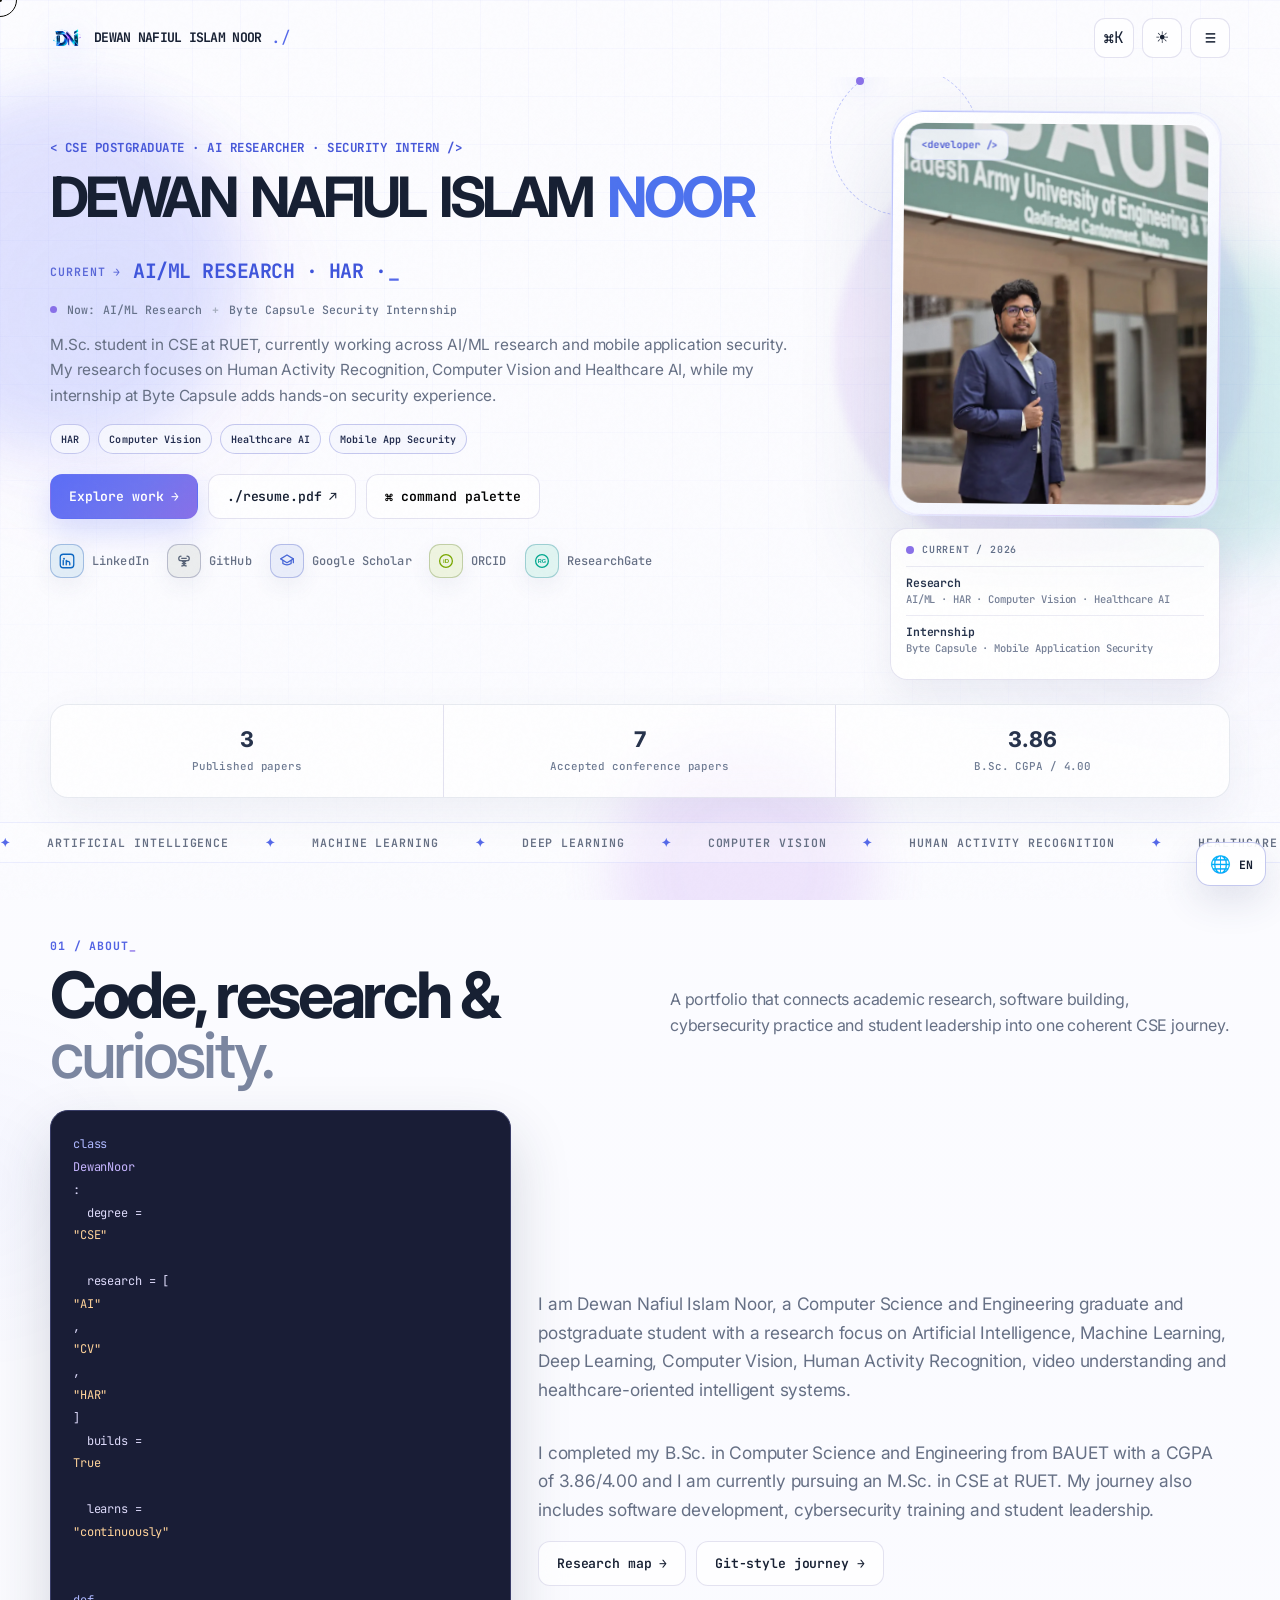
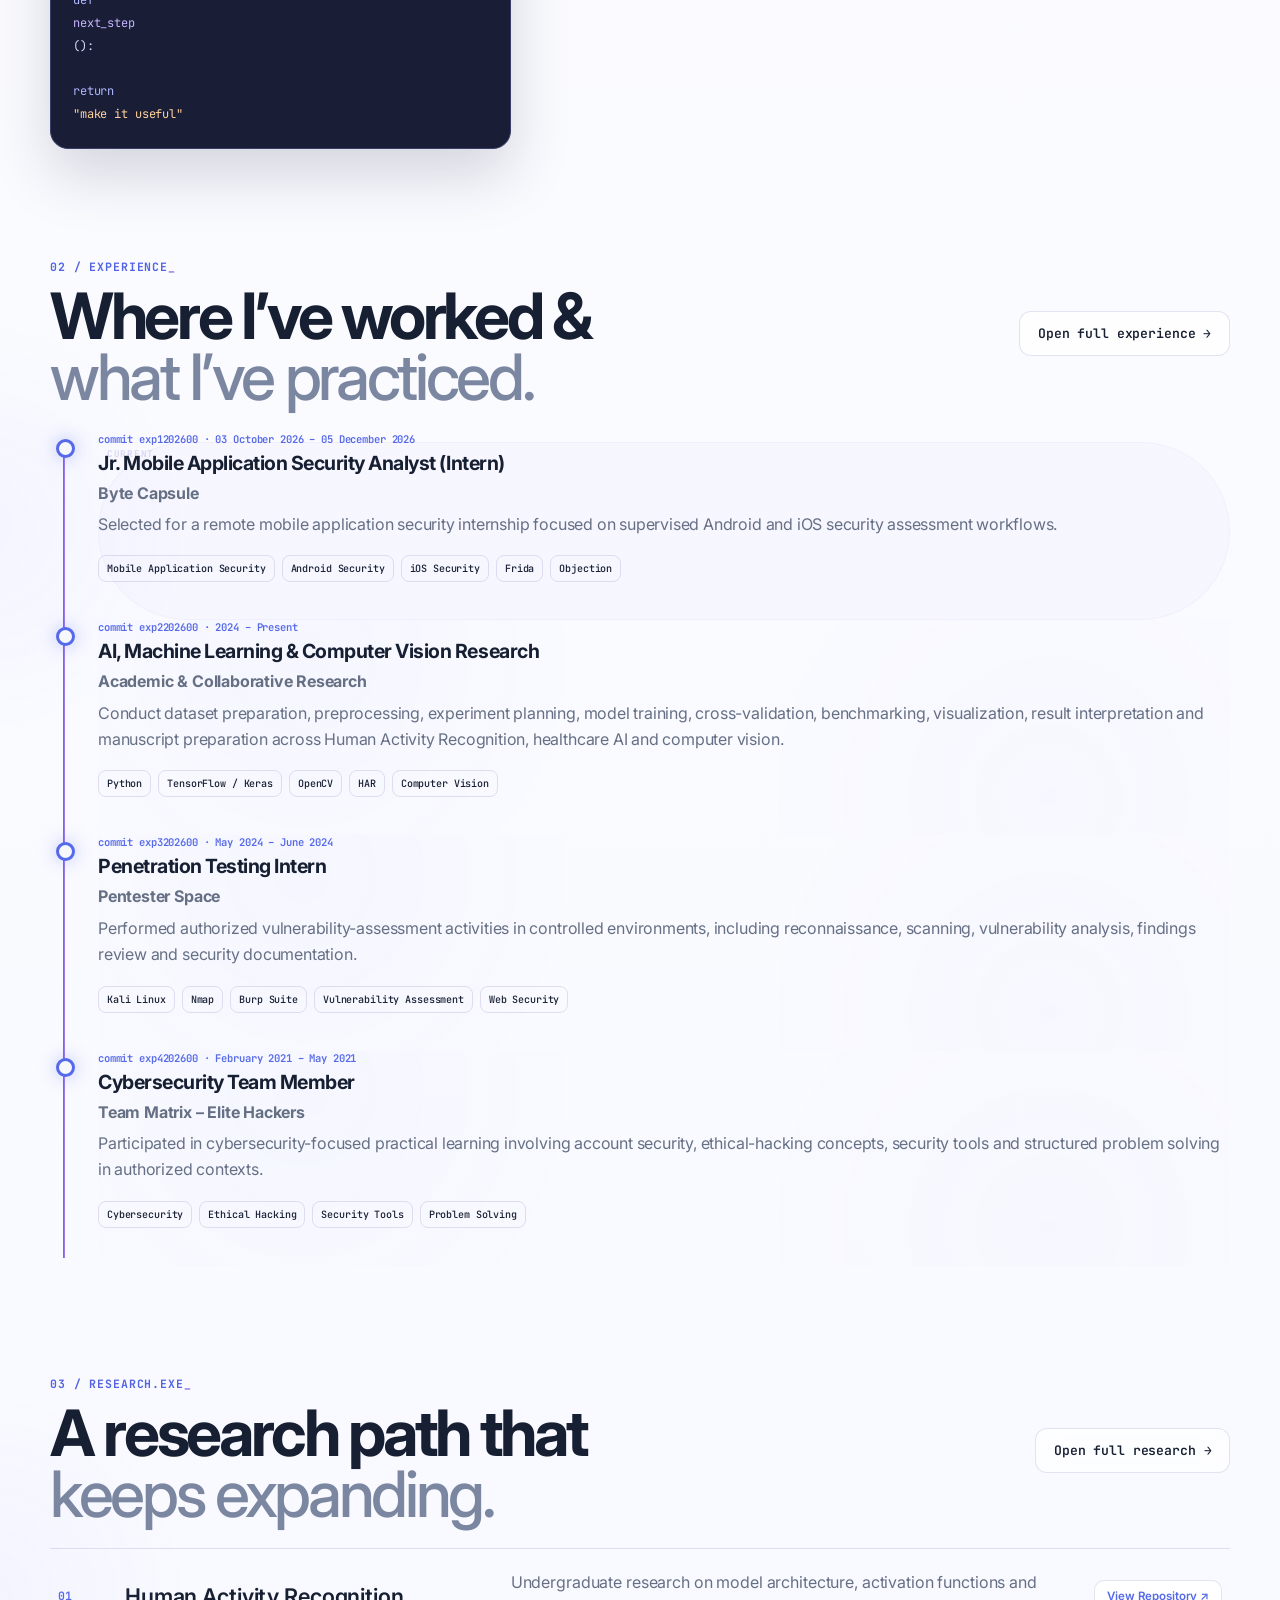
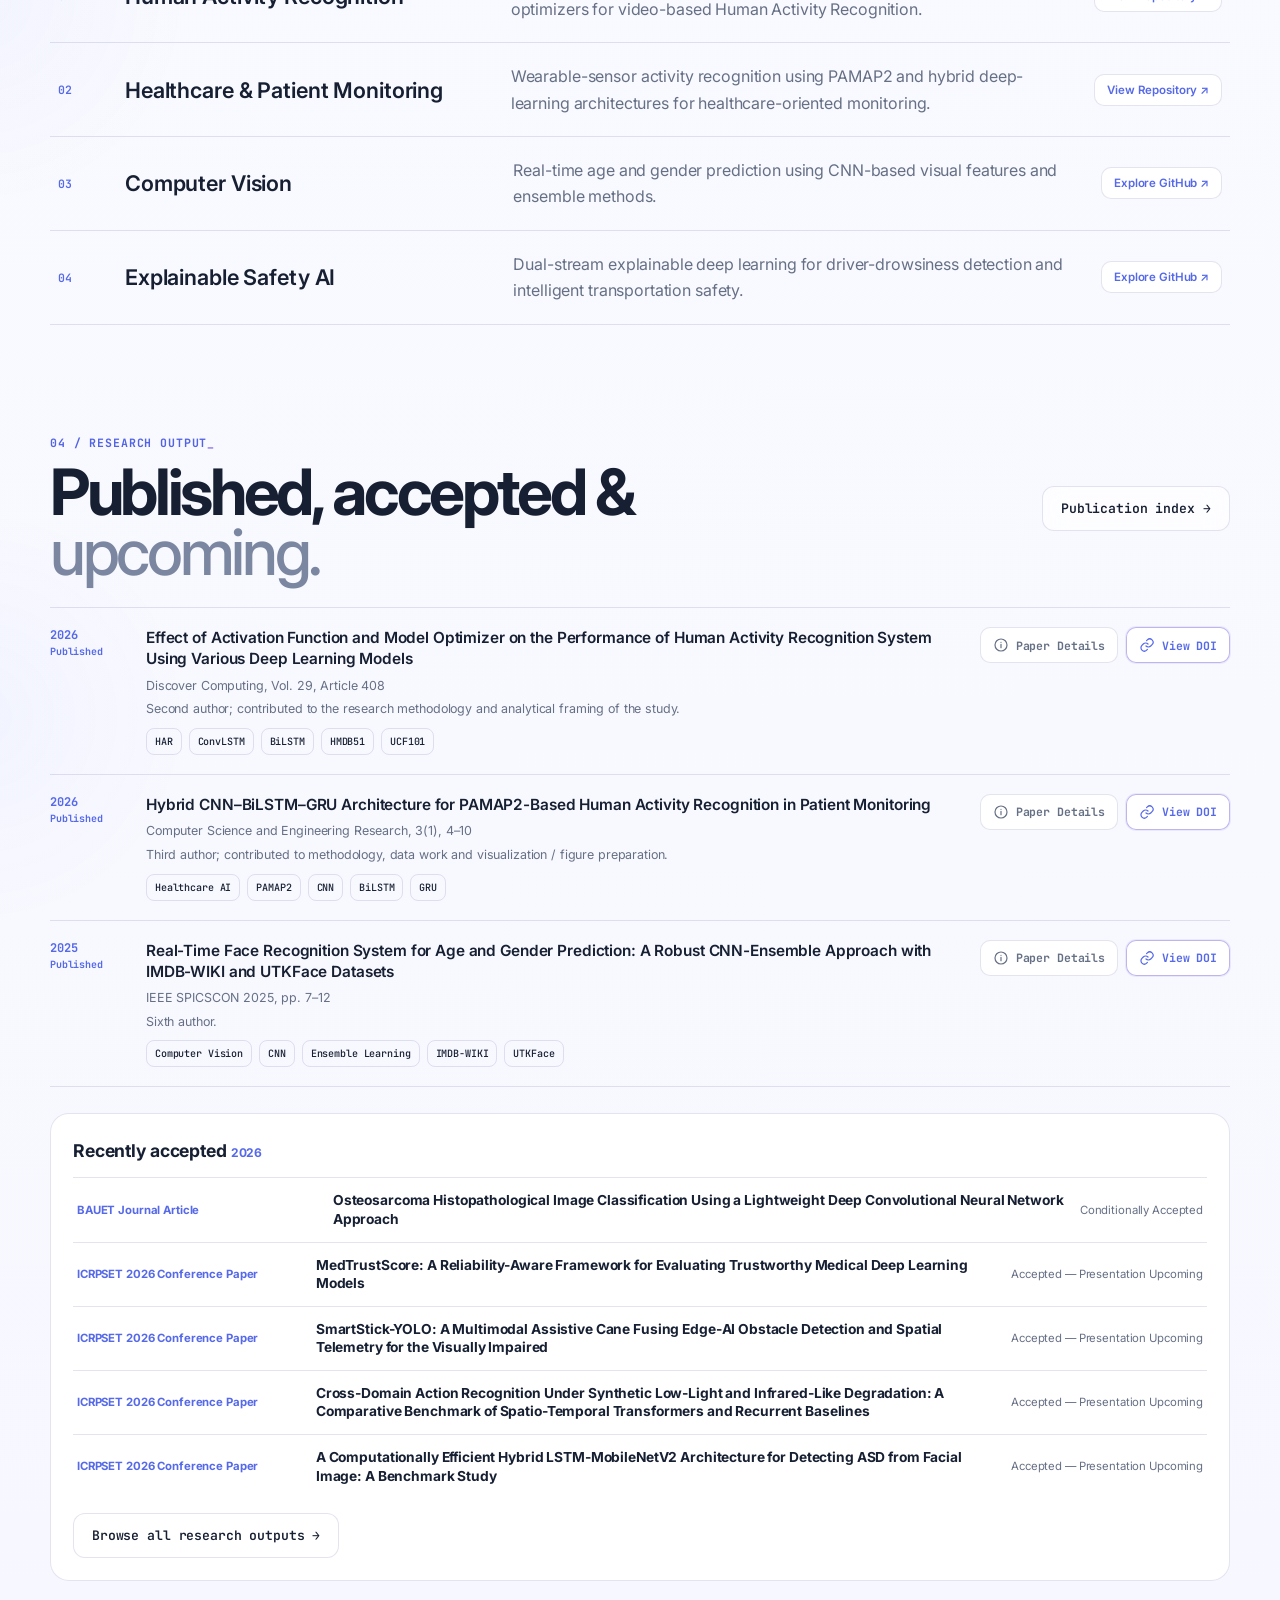
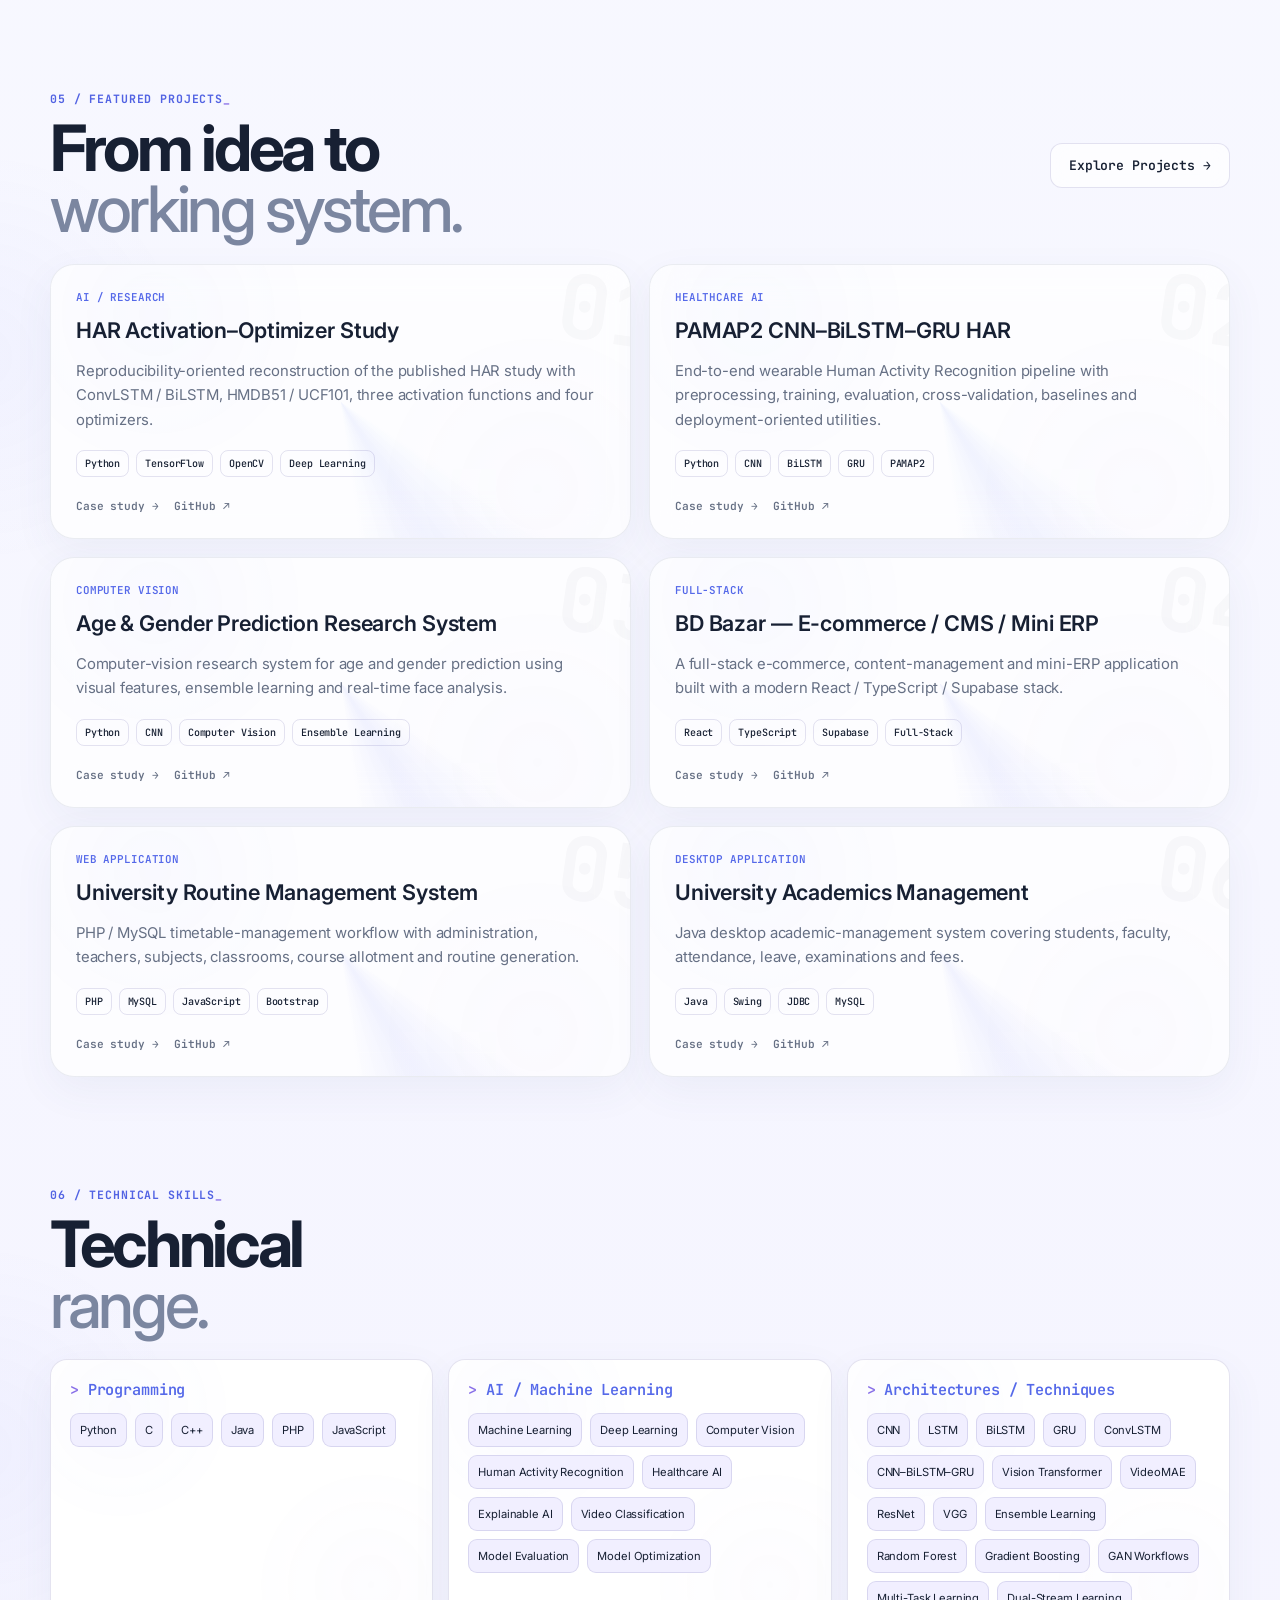
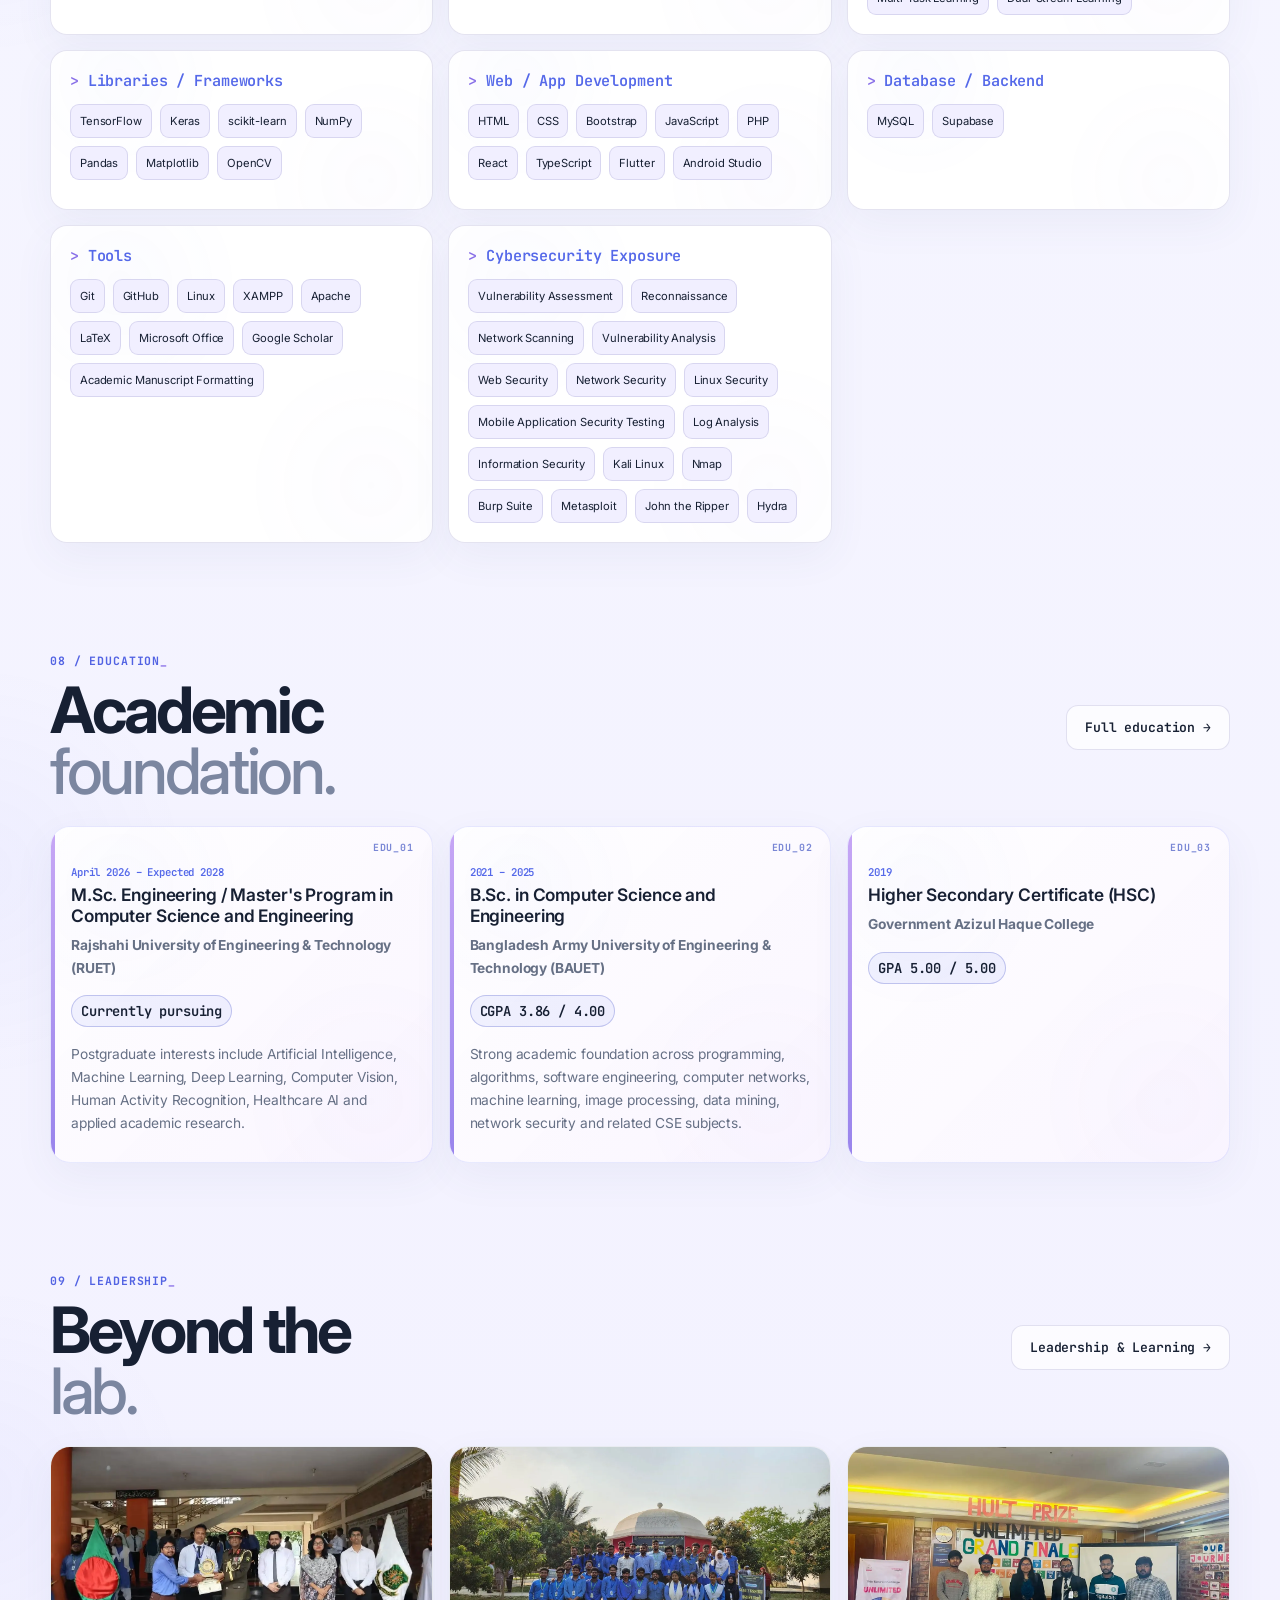
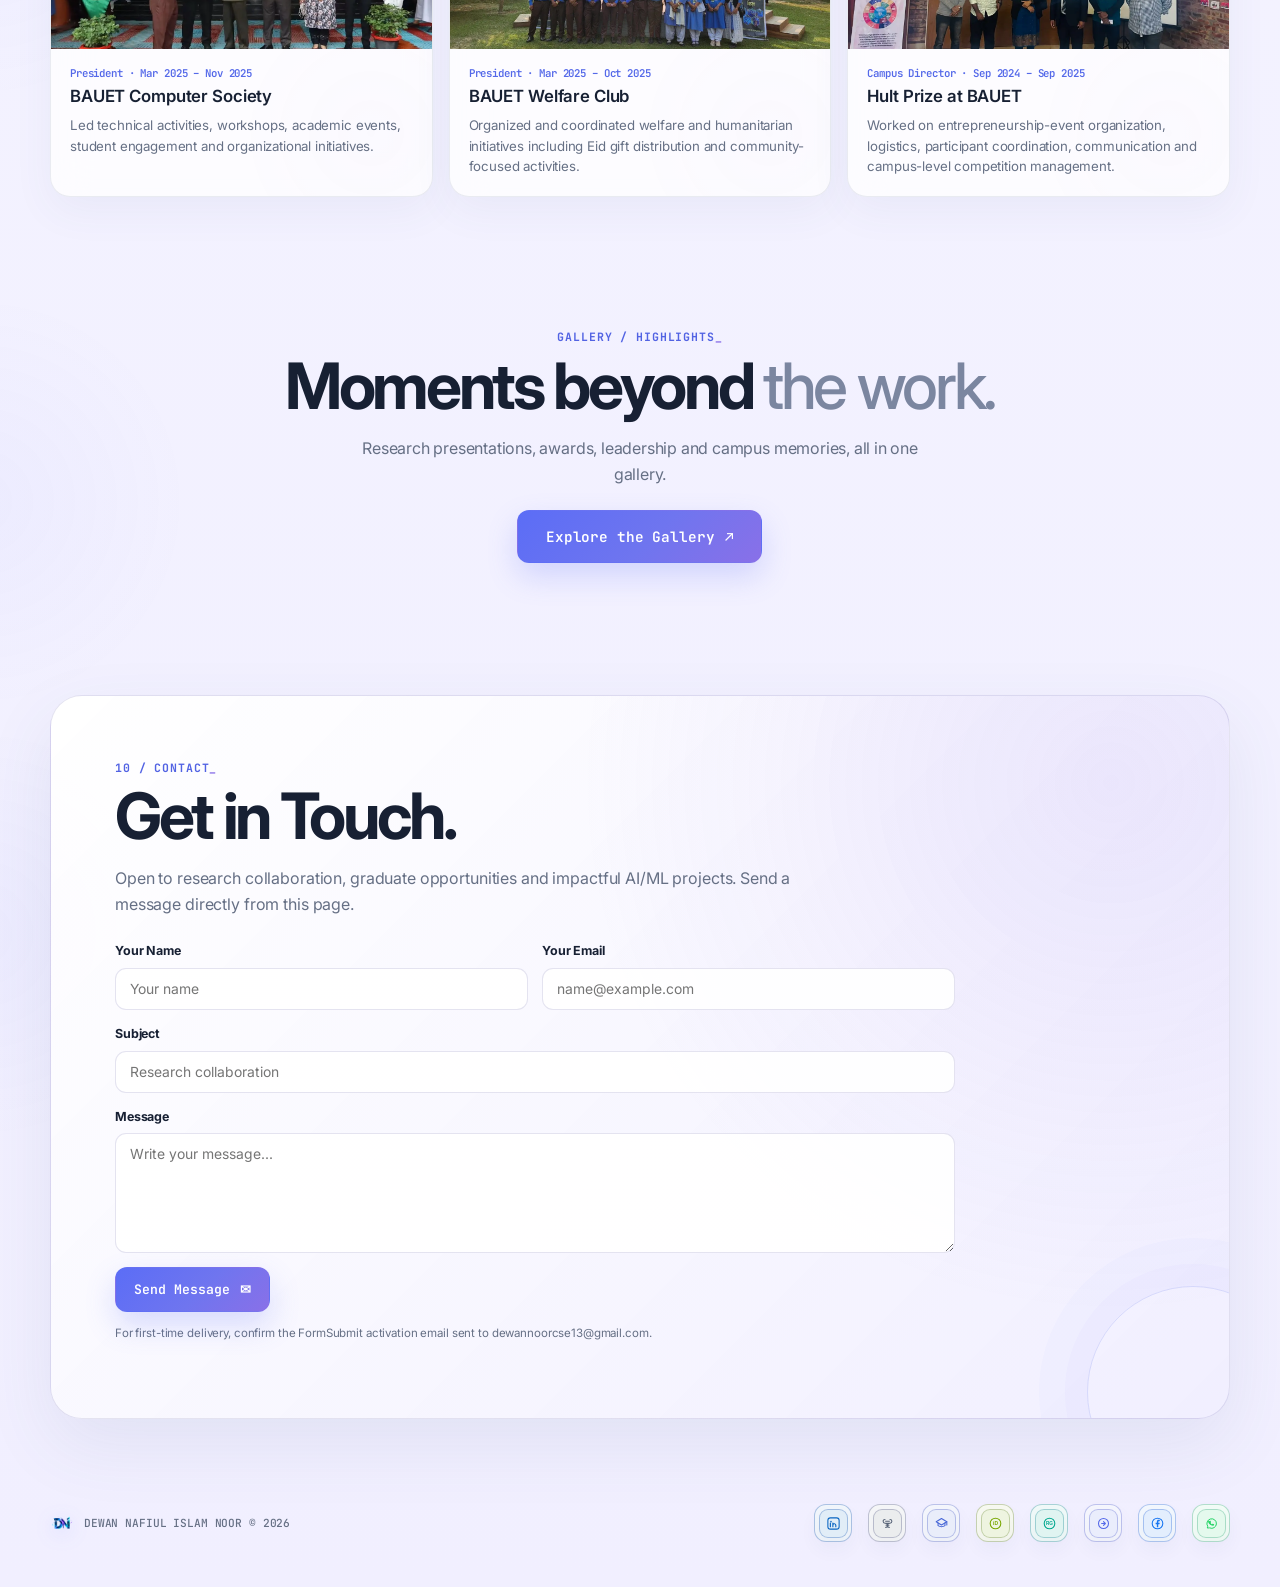
==== commit 59972b7d: "Show grounded gallery photo details and compact Home leadership highlights" ====
--- a/index.html
+++ b/index.html
@@ -1,6 +1,6 @@
 <!DOCTYPE html>
 
-<html data-theme="light" lang="en"><head><meta charset="utf-8"/><meta content="width=device-width,initial-scale=1,viewport-fit=cover" name="viewport"/><meta content="#f7f8fc" name="theme-color"/><meta content="light dark" name="color-scheme"/><title>Dewan Nafiul Islam Noor — AI/ML Researcher &amp; Mobile Security Intern</title><meta content="Portfolio of Dewan Nafiul Islam Noor — CSE postgraduate at RUET working in AI/ML research, Human Activity Recognition, Computer Vision, Healthcare AI and mobile application security." name="description"/><meta content="Dewan Nafiul Islam Noor — AI/ML Researcher &amp; Mobile Security Intern" property="og:title"/><meta content="CSE postgraduate at RUET working in AI/ML research, Human Activity Recognition, Computer Vision, Healthcare AI and mobile application security." property="og:description"/><meta content="https://dewannoor28.github.io/assets/images/og-card.jpg" property="og:image"/><link rel="icon" type="image/png" sizes="32x32" href="assets/images/favicon-32x32.png"/><link rel="icon" type="image/png" sizes="16x16" href="assets/images/favicon-16x16.png"/><link rel="apple-touch-icon" sizes="180x180" href="assets/images/apple-touch-icon.png"/><link rel="manifest" href="site.webmanifest"/><link rel="shortcut icon" href="favicon.ico"/><link rel="preload" as="image" href="assets/images/logo-mark.webp" fetchpriority="high"/><link rel="preload" as="image" href="assets/images/profile-main.webp" fetchpriority="high"/><link rel="preconnect" href="https://fonts.googleapis.com"/><link rel="preconnect" href="https://fonts.gstatic.com" crossorigin/><link href="https://fonts.googleapis.com/css2?family=Inter:wght@400;500;600;700;800&family=JetBrains+Mono:wght@400;500;600&display=swap" rel="stylesheet"/><link href="styles.css?v=41" rel="stylesheet"/><link rel="canonical" href="https://dewannoor28.github.io/"/><meta property="og:type" content="website"/><meta property="og:url" content="https://dewannoor28.github.io/"/><meta name="twitter:card" content="summary_large_image"/><meta name="twitter:title" content="Dewan Nafiul Islam Noor — AI/ML Researcher &amp; Mobile Security Intern"/><meta name="twitter:description" content="Portfolio of Dewan Nafiul Islam Noor — CSE postgraduate at RUET working in AI/ML research, Human Activity Recognition, Computer Vision, Healthcare AI and mobile application security."/><meta name="twitter:image" content="https://dewannoor28.github.io/assets/images/og-card.jpg"/><link rel="stylesheet" href="portfolio-refinements.css?v=20261117"/></head><body data-page="home">
+<html data-theme="light" lang="en"><head><meta charset="utf-8"/><meta content="width=device-width,initial-scale=1,viewport-fit=cover" name="viewport"/><meta content="#f7f8fc" name="theme-color"/><meta content="light dark" name="color-scheme"/><title>Dewan Nafiul Islam Noor — AI/ML Researcher &amp; Mobile Security Intern</title><meta content="Portfolio of Dewan Nafiul Islam Noor — CSE postgraduate at RUET working in AI/ML research, Human Activity Recognition, Computer Vision, Healthcare AI and mobile application security." name="description"/><meta content="Dewan Nafiul Islam Noor — AI/ML Researcher &amp; Mobile Security Intern" property="og:title"/><meta content="CSE postgraduate at RUET working in AI/ML research, Human Activity Recognition, Computer Vision, Healthcare AI and mobile application security." property="og:description"/><meta content="https://dewannoor28.github.io/assets/images/og-card.jpg" property="og:image"/><link rel="icon" type="image/png" sizes="32x32" href="assets/images/favicon-32x32.png"/><link rel="icon" type="image/png" sizes="16x16" href="assets/images/favicon-16x16.png"/><link rel="apple-touch-icon" sizes="180x180" href="assets/images/apple-touch-icon.png"/><link rel="manifest" href="site.webmanifest"/><link rel="shortcut icon" href="favicon.ico"/><link rel="preload" as="image" href="assets/images/logo-mark.webp" fetchpriority="high"/><link rel="preload" as="image" href="assets/images/profile-main.webp" fetchpriority="high"/><link rel="preconnect" href="https://fonts.googleapis.com"/><link rel="preconnect" href="https://fonts.gstatic.com" crossorigin/><link href="https://fonts.googleapis.com/css2?family=Inter:wght@400;500;600;700;800&family=JetBrains+Mono:wght@400;500;600&display=swap" rel="stylesheet"/><link href="styles.css?v=41" rel="stylesheet"/><link rel="canonical" href="https://dewannoor28.github.io/"/><meta property="og:type" content="website"/><meta property="og:url" content="https://dewannoor28.github.io/"/><meta name="twitter:card" content="summary_large_image"/><meta name="twitter:title" content="Dewan Nafiul Islam Noor — AI/ML Researcher &amp; Mobile Security Intern"/><meta name="twitter:description" content="Portfolio of Dewan Nafiul Islam Noor — CSE postgraduate at RUET working in AI/ML research, Human Activity Recognition, Computer Vision, Healthcare AI and mobile application security."/><meta name="twitter:image" content="https://dewannoor28.github.io/assets/images/og-card.jpg"/><link rel="stylesheet" href="portfolio-refinements.css?v=20261117-gallery2"/></head><body data-page="home">
 <div class="progress"></div><div class="bg-grid"></div><div class="ambient-orbs" aria-hidden="true"><i></i><i></i><i></i></div><div class="noise"></div>
 <div class="cursor"></div><div class="cursor-dot"></div>
 <header class="site-header"><div class="container nav">
@@ -83,4 +83,4 @@
 <div id="google_translate_element" class="google-translate-host notranslate" translate="no" aria-hidden="true"></div>
 <div class="command" id="command"><div class="command-box"><div class="command-search"><span class="mono">›</span><input autocomplete="off" id="command-input" placeholder="Search portfolio or type a destination…"/><button type="button" class="icon-btn" aria-label="Close search" onclick="document.getElementById('command').classList.remove('open')">×</button></div><div class="command-results" id="command-results"></div></div></div>
 <div class="image-modal" id="image-modal"><button aria-label="Close" id="modal-close">×</button><img alt="" id="modal-image"/></div>
-<script defer src="data.js?v=43"></script><script defer src="app.js?v=42"></script><script defer src="portfolio-refinements.js?v=20261117"></script></body></html>+<script defer src="data.js?v=43"></script><script defer src="app.js?v=42"></script><script defer src="portfolio-refinements.js?v=20261117-gallery2"></script></body></html>
--- a/styles.css
+++ b/styles.css
@@ -1,13 +1,13 @@
 
 :root{
   --bg:#f7f8fc;--bg2:#f2f5fb;--panel:rgba(255,255,255,.82);--panel2:#eef3fb;--text:#172033;--muted:#667085;
-  --line:rgba(55,73,105,.13);--accent:#5b6df6;--accent2:#18a999;--accent3:#a65eea;--danger:#e45f76;
+  --line:rgba(55,73,105,.13);--accent:#5b6df6;--accent2:#8970e8;--accent3:#a65eea;--danger:#e45f76;
   --shadow:0 24px 70px rgba(67,84,128,.13);--radius:24px;--radius-sm:14px;--max:1180px;
   --display:'Inter',sans-serif;--body:'Inter',sans-serif;--mono:'JetBrains Mono',monospace;
 }
-[data-theme="light"]{--bg:#f7f8fc;--bg2:#f2f5fb;--panel:rgba(255,255,255,.82);--panel2:#eef3fb;--text:#172033;--muted:#667085;--line:rgba(55,73,105,.13);--accent:#5b6df6;--accent2:#18a999;--accent3:#a65eea;--shadow:0 24px 70px rgba(67,84,128,.13)}
-[data-theme="dark"]{--bg:#172033;--bg2:#1d2940;--panel:rgba(31,44,67,.88);--panel2:#25334d;--text:#f7f9ff;--muted:#b1bdd2;--line:rgba(235,241,255,.13);--accent:#9ba8ff;--accent2:#65d8ca;--accent3:#d4a6ff;--shadow:0 24px 72px rgba(16,24,40,.28)}
-*{box-sizing:border-box}html{scroll-behavior:smooth}body{margin:0;background:linear-gradient(180deg,#fbfcff 0%,var(--bg) 38%,#f5fbfa 100%);color:var(--text);font-family:var(--body);line-height:1.65;overflow-x:hidden;min-height:100vh}body.is-booting{overflow:hidden}
+[data-theme="light"]{--bg:#f7f8fc;--bg2:#f2f5fb;--panel:rgba(255,255,255,.82);--panel2:#eef3fb;--text:#172033;--muted:#667085;--line:rgba(55,73,105,.13);--accent:#5b6df6;--accent2:#8970e8;--accent3:#a65eea;--shadow:0 24px 70px rgba(67,84,128,.13)}
+[data-theme="dark"]{--bg:#172033;--bg2:#1d2940;--panel:rgba(31,44,67,.88);--panel2:#25334d;--text:#f7f9ff;--muted:#b1bdd2;--line:rgba(235,241,255,.13);--accent:#9ba8ff;--accent2:#b39bf4;--accent3:#d4a6ff;--shadow:0 24px 72px rgba(16,24,40,.28)}
+*{box-sizing:border-box}html{scroll-behavior:smooth}body{margin:0;background:linear-gradient(180deg,#fbfcff 0%,var(--bg) 38%,#f3f0ff 100%);color:var(--text);font-family:var(--body);line-height:1.65;overflow-x:hidden;min-height:100vh}body.is-booting{overflow:hidden}
 a{color:inherit;text-decoration:none}button,input{font:inherit}img{max-width:100%;display:block}.container{width:min(var(--max),calc(100% - 40px));margin:auto}.mono{font-family:var(--mono)}
 #code-canvas{position:fixed;inset:0;z-index:-4;width:100%;height:100%;opacity:.5}.bg-grid{position:fixed;inset:0;z-index:-5;background-image:linear-gradient(var(--line) 1px,transparent 1px),linear-gradient(90deg,var(--line) 1px,transparent 1px);background-size:44px 44px;mask-image:linear-gradient(to bottom,rgba(0,0,0,.75),transparent 75%);opacity:.22}.noise{position:fixed;inset:0;pointer-events:none;z-index:80;opacity:.035;background-image:url("data:image/svg+xml,%3Csvg viewBox='0 0 200 200' xmlns='http://www.w3.org/2000/svg'%3E%3Cfilter id='n'%3E%3CfeTurbulence type='fractalNoise' baseFrequency='.9' numOctaves='4' stitchTiles='stitch'/%3E%3C/filter%3E%3Crect width='100%25' height='100%25' filter='url(%23n)' opacity='.7'/%3E%3C/svg%3E")}.progress{position:fixed;top:0;left:0;height:2px;background:linear-gradient(90deg,var(--accent),var(--accent2),var(--accent3));width:0;z-index:120}
 .site-header{position:sticky;top:0;z-index:70;border-bottom:1px solid transparent;transition:.3s}.site-header.scrolled{background:color-mix(in srgb,var(--bg) 84%,transparent);backdrop-filter:blur(18px);border-color:var(--line)}.nav{height:76px;display:flex;align-items:center;gap:28px}
@@ -18,19 +18,19 @@
 .footer-brand{display:inline-flex;align-items:center;gap:10px}
 .footer-logo{width:24px;height:24px;display:block;object-fit:contain;filter:drop-shadow(0 4px 10px rgba(74,104,255,.16))}
 .nav-links{margin-left:auto;display:flex;gap:8px;align-items:center}.nav-links a{font-family:var(--mono);font-size:.72rem;color:var(--muted);padding:10px 11px;border-radius:9px;transition:.2s}.nav-links a:hover,.nav-links a.active{background:var(--panel);color:var(--text)}.nav-links a b{color:var(--accent);font-weight:500}.nav-actions{display:flex;gap:8px}.icon-btn,.menu-btn{width:40px;height:40px;border:1px solid var(--line);background:var(--panel);color:var(--text);border-radius:11px;cursor:pointer;display:grid;place-items:center;font-family:var(--mono)}.menu-btn{display:none}.mobile-nav{display:none}
-.boot{position:fixed;inset:0;z-index:200;background:#05080c;color:#c7ffe5;display:grid;place-items:center;transition:opacity .6s,visibility .6s}.boot.hidden{opacity:0;visibility:hidden}.boot-window{width:min(720px,calc(100% - 36px));border:1px solid #244033;background:#07110d;box-shadow:0 40px 120px #000;border-radius:18px;overflow:hidden}.boot-bar{height:42px;border-bottom:1px solid #1c382c;display:flex;align-items:center;gap:8px;padding:0 16px;font:12px var(--mono);color:#7eaf98}.dot{width:10px;height:10px;border-radius:50%;background:#264e3c}.dot:nth-child(2){background:#536028}.dot:nth-child(3){background:#235b49}.boot-log{padding:26px;font:13px/1.9 var(--mono);min-height:300px}.boot-line{opacity:0;transform:translateY(6px);animation:bootIn .24s forwards}.boot-line.ok{color:#87ffc6}.boot-line.dim{color:#648473}@keyframes bootIn{to{opacity:1;transform:none}}
-.hero{min-height:calc(100vh - 76px);display:grid;align-items:center;padding:72px 0 42px;position:relative}.hero-grid{display:grid;grid-template-columns:1.25fr .75fr;gap:72px;align-items:center}.eyebrow{font:600 .78rem var(--mono);color:var(--accent);letter-spacing:.04em;text-transform:uppercase}.hero h1{font:700 clamp(4.2rem,9.5vw,9rem)/.83 var(--display);letter-spacing:-.075em;margin:22px 0 26px;max-width:900px}.hero h1 .outline{-webkit-text-stroke:1px color-mix(in srgb,var(--text) 58%,transparent);color:transparent}.hero-role{font:500 clamp(1rem,2vw,1.22rem) var(--mono);display:flex;gap:10px;align-items:center;color:var(--muted);min-height:32px}.hero-role strong{color:var(--accent)}.caret{width:9px;height:1.2em;background:var(--accent);animation:blink .9s steps(1) infinite}@keyframes blink{50%{opacity:0}}.hero-intro{font-size:1.08rem;color:var(--muted);max-width:690px;margin:20px 0 30px}.actions{display:flex;flex-wrap:wrap;gap:12px}.btn{display:inline-flex;gap:10px;align-items:center;justify-content:center;padding:13px 18px;border-radius:12px;border:1px solid var(--line);font:600 .82rem var(--mono);transition:.22s;cursor:pointer}.btn.primary{background:var(--accent);color:#04110b;border-color:transparent}.btn:hover{transform:translateY(-3px);box-shadow:0 12px 30px color-mix(in srgb,var(--accent) 20%,transparent)}.btn.ghost{background:var(--panel)}.hero-social{display:flex;gap:18px;flex-wrap:wrap;margin-top:25px}.hero-social a{font:500 .75rem var(--mono);color:var(--muted)}.hero-social a:hover{color:var(--text)}
-.hero-visual{position:relative}.portrait-card{background:linear-gradient(145deg,var(--panel),var(--panel2));padding:12px;border:1px solid var(--line);border-radius:30px;box-shadow:var(--shadow);transform:rotate(2deg);position:relative;overflow:hidden}.portrait-card:before{content:'<developer />';position:absolute;top:18px;left:18px;z-index:2;background:#07100dcf;color:var(--accent);padding:8px 10px;border-radius:8px;font:600 10px var(--mono)}.portrait-card img{aspect-ratio:4/5;object-fit:cover;border-radius:20px;filter:saturate(.94) contrast(1.02)}.floating-code{position:absolute;right:-45px;bottom:30px;width:270px;background:#07100de8;border:1px solid #244033;padding:18px;border-radius:16px;color:#a9ffd3;font:11px/1.75 var(--mono);box-shadow:var(--shadow);backdrop-filter:blur(14px)}.floating-code .k{color:#9aafff}.floating-code .v{color:#f1ca8a}.orbit{position:absolute;border:1px dashed color-mix(in srgb,var(--accent) 38%,transparent);border-radius:50%;width:150px;height:150px;left:-50px;top:-45px;animation:spin 16s linear infinite}.orbit:after{content:'';position:absolute;width:8px;height:8px;background:var(--accent);border-radius:50%;top:10px;left:25px;box-shadow:0 0 20px var(--accent)}@keyframes spin{to{transform:rotate(360deg)}}
+.boot{position:fixed;inset:0;z-index:200;background:#05080c;color:#c7ffe5;display:grid;place-items:center;transition:opacity .6s,visibility .6s}.boot.hidden{opacity:0;visibility:hidden}.boot-window{width:min(720px,calc(100% - 36px));border:1px solid #414271;background:#191b35;box-shadow:0 40px 120px #000;border-radius:18px;overflow:hidden}.boot-bar{height:42px;border-bottom:1px solid #3b3b65;display:flex;align-items:center;gap:8px;padding:0 16px;font:12px var(--mono);color:#b2a5df}.dot{width:10px;height:10px;border-radius:50%;background:#6861a4}.dot:nth-child(2){background:#8e7ab8}.dot:nth-child(3){background:#6c68b5}.boot-log{padding:26px;font:13px/1.9 var(--mono);min-height:300px}.boot-line{opacity:0;transform:translateY(6px);animation:bootIn .24s forwards}.boot-line.ok{color:#bba4ff}.boot-line.dim{color:#9384bf}@keyframes bootIn{to{opacity:1;transform:none}}
+.hero{min-height:calc(100vh - 76px);display:grid;align-items:center;padding:72px 0 42px;position:relative}.hero-grid{display:grid;grid-template-columns:1.25fr .75fr;gap:72px;align-items:center}.eyebrow{font:600 .78rem var(--mono);color:var(--accent);letter-spacing:.04em;text-transform:uppercase}.hero h1{font:700 clamp(4.2rem,9.5vw,9rem)/.83 var(--display);letter-spacing:-.075em;margin:22px 0 26px;max-width:900px}.hero h1 .outline{-webkit-text-stroke:1px color-mix(in srgb,var(--text) 58%,transparent);color:transparent}.hero-role{font:500 clamp(1rem,2vw,1.22rem) var(--mono);display:flex;gap:10px;align-items:center;color:var(--muted);min-height:32px}.hero-role strong{color:var(--accent)}.caret{width:9px;height:1.2em;background:var(--accent);animation:blink .9s steps(1) infinite}@keyframes blink{50%{opacity:0}}.hero-intro{font-size:1.08rem;color:var(--muted);max-width:690px;margin:20px 0 30px}.actions{display:flex;flex-wrap:wrap;gap:12px}.btn{display:inline-flex;gap:10px;align-items:center;justify-content:center;padding:13px 18px;border-radius:12px;border:1px solid var(--line);font:600 .82rem var(--mono);transition:.22s;cursor:pointer}.btn.primary{background:var(--accent);color:#ffffff;border-color:transparent}.btn:hover{transform:translateY(-3px);box-shadow:0 12px 30px color-mix(in srgb,var(--accent) 20%,transparent)}.btn.ghost{background:var(--panel)}.hero-social{display:flex;gap:18px;flex-wrap:wrap;margin-top:25px}.hero-social a{font:500 .75rem var(--mono);color:var(--muted)}.hero-social a:hover{color:var(--text)}
+.hero-visual{position:relative}.portrait-card{background:linear-gradient(145deg,var(--panel),var(--panel2));padding:12px;border:1px solid var(--line);border-radius:30px;box-shadow:var(--shadow);transform:rotate(2deg);position:relative;overflow:hidden}.portrait-card:before{content:'<developer />';position:absolute;top:18px;left:18px;z-index:2;background:#191b35cf;color:var(--accent);padding:8px 10px;border-radius:8px;font:600 10px var(--mono)}.portrait-card img{aspect-ratio:4/5;object-fit:cover;border-radius:20px;filter:saturate(.94) contrast(1.02)}.floating-code{position:absolute;right:-45px;bottom:30px;width:270px;background:#191b35e8;border:1px solid #414271;padding:18px;border-radius:16px;color:#c9beff;font:11px/1.75 var(--mono);box-shadow:var(--shadow);backdrop-filter:blur(14px)}.floating-code .k{color:#9aafff}.floating-code .v{color:#f1ca8a}.orbit{position:absolute;border:1px dashed color-mix(in srgb,var(--accent) 38%,transparent);border-radius:50%;width:150px;height:150px;left:-50px;top:-45px;animation:spin 16s linear infinite}.orbit:after{content:'';position:absolute;width:8px;height:8px;background:var(--accent);border-radius:50%;top:10px;left:25px;box-shadow:0 0 20px var(--accent)}@keyframes spin{to{transform:rotate(360deg)}}
 .metric-row{margin-top:56px;display:grid;grid-template-columns:repeat(4,1fr);border:1px solid var(--line);border-radius:16px;overflow:hidden;background:color-mix(in srgb,var(--panel) 78%,transparent);backdrop-filter:blur(12px)}.metric{padding:18px 20px;border-right:1px solid var(--line)}.metric:last-child{border-right:0}.metric strong{display:block;font:700 1.55rem var(--display)}.metric span{font:500 .68rem var(--mono);color:var(--muted)}
 .marquee{overflow:hidden;border-block:1px solid var(--line);padding:12px 0;margin-top:42px}.marquee-track{display:flex;width:max-content;gap:36px;animation:marq 28s linear infinite;font:600 .72rem var(--mono);color:var(--muted);text-transform:uppercase;letter-spacing:.08em}.marquee-track span:before{content:'✦';color:var(--accent);margin-right:36px}@keyframes marq{to{transform:translateX(-50%)}}
 .section{padding:110px 0;position:relative}.section-head{display:flex;justify-content:space-between;gap:30px;align-items:end;margin-bottom:48px}.section-tag{font:600 .72rem var(--mono);color:var(--accent);margin-bottom:12px}.section-title{font:700 clamp(2.6rem,5vw,5.2rem)/.95 var(--display);letter-spacing:-.055em;margin:0}.section-title em{font-weight:500;color:var(--muted)}.section-lead{max-width:560px;color:var(--muted)}.rule{height:1px;background:linear-gradient(90deg,var(--accent),var(--line),transparent);transform-origin:left}.reveal{opacity:0;transform:translateY(28px);transition:opacity .75s,transform .75s}.reveal.visible{opacity:1;transform:none}.stagger>*{opacity:0;transform:translateY(20px)}.stagger.visible>*{animation:staggerIn .55s forwards}.stagger.visible>*:nth-child(2){animation-delay:.08s}.stagger.visible>*:nth-child(3){animation-delay:.16s}.stagger.visible>*:nth-child(4){animation-delay:.24s}.stagger.visible>*:nth-child(5){animation-delay:.32s}.stagger.visible>*:nth-child(6){animation-delay:.4s}@keyframes staggerIn{to{opacity:1;transform:none}}
-.about-grid{display:grid;grid-template-columns:.8fr 1.2fr;gap:70px}.about-code{position:sticky;top:110px;height:max-content;background:#07100d;border:1px solid #20382e;border-radius:18px;padding:22px;font:12px/1.9 var(--mono);color:#a7cbb8}.about-code .green{color:#78ffc0}.about-code .blue{color:#9cb3ff}.about-code .orange{color:#f0c98b}.about-prose p{font-size:1.08rem;color:var(--muted)}.focus-tags{display:flex;flex-wrap:wrap;gap:9px;margin-top:28px}.tag{border:1px solid var(--line);padding:8px 11px;border-radius:999px;font:500 .69rem var(--mono);background:var(--panel)}
+.about-grid{display:grid;grid-template-columns:.8fr 1.2fr;gap:70px}.about-code{position:sticky;top:110px;height:max-content;background:#191b35;border:1px solid #20382e;border-radius:18px;padding:22px;font:12px/1.9 var(--mono);color:#d9d3fa}.about-code .green{color:#c5b4ff}.about-code .blue{color:#9cb3ff}.about-code .orange{color:#f0c98b}.about-prose p{font-size:1.08rem;color:var(--muted)}.focus-tags{display:flex;flex-wrap:wrap;gap:9px;margin-top:28px}.tag{border:1px solid var(--line);padding:8px 11px;border-radius:999px;font:500 .69rem var(--mono);background:var(--panel)}
 .research-list{border-top:1px solid var(--line)}.research-row{display:grid;grid-template-columns:90px .8fr 1.2fr;gap:25px;padding:32px 4px;border-bottom:1px solid var(--line);transition:.2s}.research-row:hover{background:linear-gradient(90deg,color-mix(in srgb,var(--accent) 6%,transparent),transparent);padding-left:18px}.research-row .num{font:600 .72rem var(--mono);color:var(--accent)}.research-row h3{font:600 1.35rem var(--display);margin:0}.research-row p{margin:0;color:var(--muted)}
 .cards{display:grid;grid-template-columns:repeat(2,1fr);gap:18px}.card{background:linear-gradient(145deg,var(--panel),color-mix(in srgb,var(--panel2) 88%,transparent));border:1px solid var(--line);border-radius:var(--radius);padding:25px;position:relative;overflow:hidden;transition:.25s;box-shadow:0 0 0 transparent}.card:hover{transform:translateY(-5px);border-color:color-mix(in srgb,var(--accent) 40%,var(--line));box-shadow:0 24px 60px rgba(0,0,0,.16)}.card-kicker{font:600 .68rem var(--mono);color:var(--accent);text-transform:uppercase}.card h3{font:600 1.35rem/1.2 var(--display);margin:14px 0}.card p{color:var(--muted);font-size:.93rem}.stack{display:flex;flex-wrap:wrap;gap:7px;margin-top:18px}.stack span{font:500 .63rem var(--mono);padding:6px 8px;border:1px solid var(--line);border-radius:8px}.card-links{display:flex;gap:16px;margin-top:22px;font:600 .7rem var(--mono)}.card-links a{color:var(--muted)}.card-links a:hover{color:var(--accent)}.project-code{position:absolute;right:-34px;top:-12px;font:700 5.5rem var(--mono);opacity:.025;transform:rotate(8deg)}
-.filters{display:flex;gap:8px;flex-wrap:wrap;margin-bottom:26px}.filter{border:1px solid var(--line);background:var(--panel);color:var(--muted);border-radius:999px;padding:8px 12px;font:600 .68rem var(--mono);cursor:pointer}.filter.active,.filter:hover{color:#04110b;background:var(--accent);border-color:transparent}.publication{display:grid;grid-template-columns:90px 1fr auto;gap:20px;padding:28px 0;border-top:1px solid var(--line)}.publication:last-child{border-bottom:1px solid var(--line)}.publication .year{font:700 .75rem var(--mono);color:var(--accent)}.publication h3{font:600 1.2rem/1.35 var(--display);margin:0 0 8px}.publication p{color:var(--muted);margin:5px 0;font-size:.88rem}.publication .pub-actions{display:flex;align-items:flex-start;gap:8px}.mini-btn{border:1px solid var(--line);border-radius:9px;padding:8px 10px;font:600 .65rem var(--mono);color:var(--muted)}.mini-btn:hover{color:var(--text);border-color:var(--accent)}
-.terminal{background:#050b08;border:1px solid #244033;border-radius:18px;overflow:hidden;box-shadow:var(--shadow)}.terminal-bar{height:42px;padding:0 16px;display:flex;align-items:center;gap:8px;border-bottom:1px solid #1f362d;font:11px var(--mono);color:#729483}.terminal-body{padding:20px;min-height:310px;max-height:420px;overflow:auto;font:12px/1.85 var(--mono);color:#bcebd0}.terminal-output{white-space:pre-wrap}.terminal-input-line{display:flex;gap:8px;color:#8dffbf}.terminal-input{flex:1;background:transparent;border:0;outline:0;color:#dcffed;font:inherit}.terminal-help{color:#6e9580}
+.filters{display:flex;gap:8px;flex-wrap:wrap;margin-bottom:26px}.filter{border:1px solid var(--line);background:var(--panel);color:var(--muted);border-radius:999px;padding:8px 12px;font:600 .68rem var(--mono);cursor:pointer}.filter.active,.filter:hover{color:#ffffff;background:var(--accent);border-color:transparent}.publication{display:grid;grid-template-columns:90px 1fr auto;gap:20px;padding:28px 0;border-top:1px solid var(--line)}.publication:last-child{border-bottom:1px solid var(--line)}.publication .year{font:700 .75rem var(--mono);color:var(--accent)}.publication h3{font:600 1.2rem/1.35 var(--display);margin:0 0 8px}.publication p{color:var(--muted);margin:5px 0;font-size:.88rem}.publication .pub-actions{display:flex;align-items:flex-start;gap:8px}.mini-btn{border:1px solid var(--line);border-radius:9px;padding:8px 10px;font:600 .65rem var(--mono);color:var(--muted)}.mini-btn:hover{color:var(--text);border-color:var(--accent)}
+.terminal{background:#050b08;border:1px solid #414271;border-radius:18px;overflow:hidden;box-shadow:var(--shadow)}.terminal-bar{height:42px;padding:0 16px;display:flex;align-items:center;gap:8px;border-bottom:1px solid #1f362d;font:11px var(--mono);color:#729483}.terminal-body{padding:20px;min-height:310px;max-height:420px;overflow:auto;font:12px/1.85 var(--mono);color:#bcebd0}.terminal-output{white-space:pre-wrap}.terminal-input-line{display:flex;gap:8px;color:#8dffbf}.terminal-input{flex:1;background:transparent;border:0;outline:0;color:#dcffed;font:inherit}.terminal-help{color:#6e9580}
 .git-timeline{position:relative;padding-left:48px}.git-timeline:before{content:'';position:absolute;left:13px;top:8px;bottom:8px;width:2px;background:linear-gradient(var(--accent),var(--accent2),var(--accent3))}.git-item{position:relative;padding:0 0 38px}.git-item:before{content:'';position:absolute;left:-42px;top:7px;width:13px;height:13px;border-radius:50%;background:var(--bg);border:3px solid var(--accent);box-shadow:0 0 18px color-mix(in srgb,var(--accent) 38%,transparent)}.git-item .hash{font:600 .66rem var(--mono);color:var(--accent)}.git-item h3{margin:5px 0;font:600 1.22rem var(--display)}.git-item p{margin:5px 0;color:var(--muted)}
-.stack-json{background:#07100d;border:1px solid #244033;border-radius:18px;padding:28px;font:12px/1.95 var(--mono);color:#a5c9b6;overflow:auto}.stack-json .key{color:#9cb2ff}.stack-json .str{color:#f0c98b}.stack-json .brace{color:#76ffc0}.skills-grid{display:grid;grid-template-columns:1.2fr .8fr;gap:22px}.skill-cloud{display:grid;grid-template-columns:repeat(2,1fr);gap:14px}.skill-box{border:1px solid var(--line);border-radius:16px;padding:18px;background:var(--panel)}.skill-box h4{font:600 .72rem var(--mono);color:var(--accent);margin:0 0 12px}.skill-box p{margin:0;color:var(--muted);font-size:.87rem}
+.stack-json{background:#191b35;border:1px solid #414271;border-radius:18px;padding:28px;font:12px/1.95 var(--mono);color:#a5c9b6;overflow:auto}.stack-json .key{color:#9cb2ff}.stack-json .str{color:#f0c98b}.stack-json .brace{color:#c5b4ff}.skills-grid{display:grid;grid-template-columns:1.2fr .8fr;gap:22px}.skill-cloud{display:grid;grid-template-columns:repeat(2,1fr);gap:14px}.skill-box{border:1px solid var(--line);border-radius:16px;padding:18px;background:var(--panel)}.skill-box h4{font:600 .72rem var(--mono);color:var(--accent);margin:0 0 12px}.skill-box p{margin:0;color:var(--muted);font-size:.87rem}
 .gallery{display:grid;grid-template-columns:repeat(12,1fr);gap:14px}.gallery-item{border-radius:18px;overflow:hidden;position:relative;border:1px solid var(--line);cursor:pointer;min-height:260px;background:var(--panel)}.gallery-item:nth-child(1),.gallery-item:nth-child(4){grid-column:span 7}.gallery-item:nth-child(2),.gallery-item:nth-child(3){grid-column:span 5}.gallery-item:nth-child(5),.gallery-item:nth-child(6){grid-column:span 6}.gallery-item img{width:100%;height:100%;object-fit:cover;transition:.5s}.gallery-item:hover img{transform:scale(1.045)}.gallery-caption{position:absolute;inset:auto 0 0;padding:40px 18px 16px;background:linear-gradient(transparent,rgba(0,0,0,.85));color:white}.gallery-caption span{font:600 .62rem var(--mono);color:#aaffd0}.gallery-caption h4{margin:4px 0 0;font:600 1rem var(--display)}
 .leadership-grid,.achievement-grid,.education-grid{display:grid;grid-template-columns:repeat(3,1fr);gap:16px}.media-card{border:1px solid var(--line);border-radius:20px;overflow:hidden;background:var(--panel);transition:.25s}.media-card:hover{transform:translateY(-4px)}.media-card img{width:100%;aspect-ratio:16/10;object-fit:cover}.media-card .body{padding:20px}.media-card h3{font:600 1.08rem var(--display);margin:5px 0}.media-card p{font-size:.86rem;color:var(--muted);margin:8px 0}.media-card .role{font:600 .67rem var(--mono);color:var(--accent)}.media-card.text-only{padding-top:18px}.media-card.text-only .body{min-height:220px}
 .contact-shell{border:1px solid var(--line);border-radius:32px;padding:70px;background:radial-gradient(circle at 80% 20%,color-mix(in srgb,var(--accent2) 14%,transparent),transparent 35%),linear-gradient(145deg,var(--panel),var(--panel2));position:relative;overflow:hidden}.contact-shell h2{font:700 clamp(3rem,6vw,6.5rem)/.9 var(--display);letter-spacing:-.06em;margin:12px 0 20px}.contact-shell p{max-width:720px;color:var(--muted)}.footer{padding:30px 0 45px;color:var(--muted);font:500 .7rem var(--mono)}.footer .container{display:flex;justify-content:space-between;gap:20px}
@@ -59,7 +59,7 @@
 }
 .bg-grid::before,.bg-grid::after{content:"";position:absolute;border-radius:50%;filter:blur(6px);pointer-events:none;will-change:transform}
 .bg-grid::before{width:520px;height:520px;left:-160px;top:6vh;background:radial-gradient(circle,rgba(91,109,246,.17),rgba(166,94,234,.08) 46%,transparent 70%);animation:blobOne 11s ease-in-out infinite alternate}
-.bg-grid::after{width:560px;height:560px;right:-180px;top:36vh;background:radial-gradient(circle,rgba(24,169,153,.15),rgba(91,109,246,.055) 48%,transparent 72%);animation:blobTwo 13s ease-in-out infinite alternate}
+.bg-grid::after{width:560px;height:560px;right:-180px;top:36vh;background:radial-gradient(circle,rgba(137,112,232,.15),rgba(91,109,246,.055) 48%,transparent 72%);animation:blobTwo 13s ease-in-out infinite alternate}
 #code-canvas{opacity:.42}
 .noise{opacity:.018}
 @keyframes gridDrift{to{background-position:48px 48px}}
@@ -77,15 +77,15 @@
 
 .boot{background:linear-gradient(145deg,#eef3ff,#f8fbff 46%,#edf9f6);color:#24334f}
 .boot-window{border-color:rgba(91,109,246,.22);background:rgba(255,255,255,.93);box-shadow:0 42px 120px rgba(59,72,115,.2)}
-.boot-bar{border-color:rgba(91,109,246,.12);color:#71809b}.boot-log{color:#53627b}.boot-line.ok{color:#148776}.boot-line.dim{color:#8b6bc7}
+.boot-bar{border-color:rgba(91,109,246,.12);color:#71809b}.boot-log{color:#53627b}.boot-line.ok{color:#8270d5}.boot-line.dim{color:#8b6bc7}
 
 .hero{overflow:clip;padding-top:82px}
-.hero::before{content:"";position:absolute;width:420px;height:420px;right:2%;top:8%;border-radius:50%;background:conic-gradient(from 40deg,rgba(91,109,246,.1),rgba(24,169,153,.11),rgba(166,94,234,.09),rgba(91,109,246,.1));filter:blur(4px);animation:heroHalo 12s linear infinite;z-index:-1}
+.hero::before{content:"";position:absolute;width:420px;height:420px;right:2%;top:8%;border-radius:50%;background:conic-gradient(from 40deg,rgba(91,109,246,.1),rgba(137,112,232,.11),rgba(166,94,234,.09),rgba(91,109,246,.1));filter:blur(4px);animation:heroHalo 12s linear infinite;z-index:-1}
 @keyframes heroHalo{to{transform:rotate(360deg) scale(1.08)}}
 .hero h1{font-weight:800;font-size:clamp(3.65rem,7.4vw,7.45rem);line-height:.91;letter-spacing:-.068em;margin:20px 0 28px}
 .hero h1 .name-line{display:inline-block;transform-origin:left;animation:nameReveal .9s cubic-bezier(.2,.75,.2,1) both}
 .hero h1 .name-line:nth-of-type(2){animation-delay:.16s}
-.hero h1 .outline{-webkit-text-stroke:1.35px rgba(72,87,129,.56);background:linear-gradient(90deg,#5b6df6,#18a999,#a65eea);background-size:200% 100%;-webkit-background-clip:text;background-clip:text;color:transparent;-webkit-text-fill-color:transparent;animation:nameReveal .9s .16s cubic-bezier(.2,.75,.2,1) both,gradientShift 6s ease-in-out infinite}
+.hero h1 .outline{-webkit-text-stroke:1.35px rgba(72,87,129,.56);background:linear-gradient(90deg,#5b6df6,#8970e8,#a65eea);background-size:200% 100%;-webkit-background-clip:text;background-clip:text;color:transparent;-webkit-text-fill-color:transparent;animation:nameReveal .9s .16s cubic-bezier(.2,.75,.2,1) both,gradientShift 6s ease-in-out infinite}
 @keyframes nameReveal{0%{opacity:0;transform:translateY(28px) skewY(3deg);clip-path:inset(0 0 100% 0)}100%{opacity:1;transform:none;clip-path:inset(0)}}
 @keyframes gradientShift{50%{background-position:100% 50%}}
 .eyebrow{color:#4859d9;font-weight:700;animation:eyebrowFloat 3.8s ease-in-out infinite}
@@ -95,11 +95,11 @@
 [data-theme="dark"] .hero-intro{color:var(--muted)}
 
 .portrait-card{background:linear-gradient(145deg,rgba(255,255,255,.96),rgba(241,245,255,.88));border-color:rgba(91,109,246,.16);box-shadow:0 34px 90px rgba(67,84,128,.18);animation:portraitFloat 5.6s ease-in-out infinite;transform:rotate(1.2deg)}
-.portrait-card::after{content:"";position:absolute;inset:0;border-radius:30px;padding:1px;background:linear-gradient(130deg,rgba(91,109,246,.48),rgba(24,169,153,.1),rgba(166,94,234,.35));-webkit-mask:linear-gradient(#000 0 0) content-box,linear-gradient(#000 0 0);-webkit-mask-composite:xor;mask-composite:exclude;pointer-events:none}
+.portrait-card::after{content:"";position:absolute;inset:0;border-radius:30px;padding:1px;background:linear-gradient(130deg,rgba(91,109,246,.48),rgba(137,112,232,.1),rgba(166,94,234,.35));-webkit-mask:linear-gradient(#000 0 0) content-box,linear-gradient(#000 0 0);-webkit-mask-composite:xor;mask-composite:exclude;pointer-events:none}
 .portrait-card:before{background:rgba(248,250,255,.88);color:#4a58d2;border:1px solid rgba(91,109,246,.13);backdrop-filter:blur(10px)}
 @keyframes portraitFloat{0%,100%{translate:0 0;rotate:1.2deg}50%{translate:0 -14px;rotate:-.2deg}}
 .floating-code{background:rgba(255,255,255,.91);border-color:rgba(91,109,246,.16);color:#3b4d6b;box-shadow:0 24px 58px rgba(67,84,128,.14);animation:codeFloat 4.8s ease-in-out infinite}
-.floating-code .k{color:#6d50cf}.floating-code .v{color:#148776}
+.floating-code .k{color:#6d50cf}.floating-code .v{color:#8270d5}
 @keyframes codeFloat{0%,100%{transform:translateY(0) rotate(-.5deg)}50%{transform:translateY(-11px) rotate(.6deg)}}
 .orbit{border-color:rgba(91,109,246,.34);animation-duration:10s}.orbit:after{background:#5b6df6;box-shadow:0 0 24px rgba(91,109,246,.72)}
 
@@ -112,7 +112,7 @@
 .section::before{content:"";position:absolute;inset:10% auto auto -18vw;width:33vw;height:33vw;border-radius:50%;background:radial-gradient(circle,rgba(91,109,246,.04),transparent 70%);pointer-events:none}
 .section-tag{color:#5263e3;font-weight:700;letter-spacing:.075em}
 .section-title{font-weight:750;letter-spacing:-.05em}.section-title em{font-family:var(--display);font-style:normal;color:#7b86a0;font-weight:500}
-.rule{background:linear-gradient(90deg,#5b6df6,#18a999,rgba(91,109,246,.08))}
+.rule{background:linear-gradient(90deg,#5b6df6,#8970e8,rgba(91,109,246,.08))}
 .reveal{opacity:0;transform:translateY(42px) scale(.985);filter:blur(7px);transition:opacity .82s cubic-bezier(.2,.72,.25,1),transform .82s cubic-bezier(.2,.72,.25,1),filter .82s}
 .reveal.visible{opacity:1;transform:none;filter:blur(0)}
 .stagger>*{transform:translateY(30px) scale(.97)}
@@ -121,13 +121,13 @@
 .card,.media-card,.skill-box{background:rgba(255,255,255,.78);backdrop-filter:blur(14px);border-color:rgba(71,89,130,.11);box-shadow:0 14px 42px rgba(67,84,128,.06)}
 .card:hover,.media-card:hover,.skill-box:hover{box-shadow:0 24px 58px rgba(67,84,128,.13);border-color:rgba(91,109,246,.27)}
 [data-theme="dark"] .card,[data-theme="dark"] .media-card,[data-theme="dark"] .skill-box{background:rgba(32,45,68,.84)}
-.research-row{transition:.3s ease}.research-row:hover{background:linear-gradient(90deg,rgba(91,109,246,.07),rgba(24,169,153,.025),transparent);transform:translateX(6px)}
+.research-row{transition:.3s ease}.research-row:hover{background:linear-gradient(90deg,rgba(91,109,246,.07),rgba(137,112,232,.025),transparent);transform:translateX(6px)}
 
 .btn{position:relative;overflow:hidden;isolation:isolate}.btn::after{content:"";position:absolute;inset:-60% -25%;background:linear-gradient(110deg,transparent 30%,rgba(255,255,255,.5) 50%,transparent 70%);transform:translateX(-120%) rotate(8deg);transition:transform .65s ease;z-index:-1}.btn:hover::after{transform:translateX(120%) rotate(8deg)}
-.btn.primary{background:linear-gradient(135deg,#5b6df6,#6f75ef 55%,#18a999);color:white;box-shadow:0 13px 30px rgba(91,109,246,.22)}
+.btn.primary{background:linear-gradient(135deg,#5b6df6,#6f75ef 55%,#8970e8);color:white;box-shadow:0 13px 30px rgba(91,109,246,.22)}
 .btn.ghost{background:rgba(255,255,255,.7);backdrop-filter:blur(12px)}
 [data-theme="dark"] .btn.ghost{background:rgba(255,255,255,.06)}
-.filter.active,.filter:hover{color:white;background:linear-gradient(135deg,#5b6df6,#18a999)}
+.filter.active,.filter:hover{color:white;background:linear-gradient(135deg,#5b6df6,#8970e8)}
 
 .about-code,.stack-json,.terminal{background:linear-gradient(145deg,#202d44,#172237);border-color:#334766;box-shadow:0 25px 60px rgba(31,43,67,.18)}
 .about-code{color:#cad7eb}.about-code .green,.stack-json .brace{color:#66dbc9}.about-code .blue,.stack-json .key{color:#aeb8ff}.about-code .orange,.stack-json .str{color:#ffd39a}
@@ -137,10 +137,10 @@
 @keyframes timelineGlow{50%{filter:drop-shadow(0 0 7px rgba(91,109,246,.42))}}
 @keyframes nodePulse{50%{box-shadow:0 0 0 7px rgba(91,109,246,.08),0 0 22px rgba(91,109,246,.32)}}
 
-.contact-shell{background:radial-gradient(circle at 80% 18%,rgba(166,94,234,.12),transparent 35%),radial-gradient(circle at 15% 82%,rgba(24,169,153,.12),transparent 34%),rgba(255,255,255,.72);box-shadow:0 26px 70px rgba(67,84,128,.09)}
+.contact-shell{background:radial-gradient(circle at 80% 18%,rgba(166,94,234,.12),transparent 35%),radial-gradient(circle at 15% 82%,rgba(137,112,232,.12),transparent 34%),rgba(255,255,255,.72);box-shadow:0 26px 70px rgba(67,84,128,.09)}
 [data-theme="dark"] .contact-shell{background:radial-gradient(circle at 80% 18%,rgba(166,94,234,.16),transparent 35%),linear-gradient(145deg,#22304a,#1c2840)}
-.page-hero h1{font-family:var(--display);font-weight:800;background:linear-gradient(100deg,#172033,#5b6df6 55%,#18a999);background-size:200% auto;-webkit-background-clip:text;background-clip:text;color:transparent;animation:pageTitle 7s ease-in-out infinite}
-[data-theme="dark"] .page-hero h1{background:linear-gradient(100deg,#fff,#9ba8ff 55%,#65d8ca);-webkit-background-clip:text;background-clip:text;color:transparent}
+.page-hero h1{font-family:var(--display);font-weight:800;background:linear-gradient(100deg,#172033,#5b6df6 55%,#8970e8);background-size:200% auto;-webkit-background-clip:text;background-clip:text;color:transparent;animation:pageTitle 7s ease-in-out infinite}
+[data-theme="dark"] .page-hero h1{background:linear-gradient(100deg,#fff,#9ba8ff 55%,#b39bf4);-webkit-background-clip:text;background-clip:text;color:transparent}
 @keyframes pageTitle{50%{background-position:100% center}}
 
 @media(max-width:650px){
@@ -497,7 +497,7 @@
 .card,.media-card,.education-card,.achievement-card,.skill-box,.git-item{position:relative;isolation:isolate}
 .card::after,.media-card::after,.education-card::after,.achievement-card::after,.skill-box::after,.git-item::after{
   content:"";position:absolute;inset:0;border-radius:inherit;pointer-events:none;z-index:-1;
-  background:radial-gradient(circle at 18% 18%,rgba(91,109,246,.10),transparent 32%),radial-gradient(circle at 84% 82%,rgba(24,169,153,.08),transparent 34%);
+  background:radial-gradient(circle at 18% 18%,rgba(91,109,246,.10),transparent 32%),radial-gradient(circle at 84% 82%,rgba(137,112,232,.08),transparent 34%);
   opacity:.25;animation:v7CardAura 6s ease-in-out infinite;
 }
 .card:nth-child(2n)::after,.media-card:nth-child(2n)::after,.skill-box:nth-child(2n)::after{animation-delay:-2.2s}
@@ -791,7 +791,7 @@
 .focus-row small{display:block;margin-top:2px;font:500 .62rem/1.45 var(--mono);color:var(--muted)}
 .research-active{animation:focusGlowA 4.8s ease-in-out infinite}.internship-active{animation:focusGlowB 4.8s 2.4s ease-in-out infinite}
 @keyframes focusGlowA{0%,100%{background:transparent}45%{background:rgba(91,109,246,.055)}}
-@keyframes focusGlowB{0%,100%{background:transparent}45%{background:rgba(24,169,153,.06)}}
+@keyframes focusGlowB{0%,100%{background:transparent}45%{background:rgba(137,112,232,.06)}}
 
 /* Portrait stays crisp but light. */
 body[data-page="home"] .portrait-card{width:min(100%,330px)!important;animation:portraitBreath 6.2s ease-in-out infinite!important;will-change:transform}
@@ -811,8 +811,8 @@
 .motion-ready.motion-in{animation:v12Stagger .62s cubic-bezier(.18,.78,.22,1) var(--motion-delay,0ms) forwards!important}
 
 /* Current internship node visual marker in experience timeline. */
-.git-item:first-child::after{content:"CURRENT";display:inline-flex;margin-top:10px;padding:5px 8px;border-radius:999px;background:rgba(24,169,153,.10);border:1px solid rgba(24,169,153,.24);color:#148776;font:700 .58rem var(--mono);letter-spacing:.08em;animation:currentBadge 2.4s ease-in-out infinite}
-@keyframes currentBadge{50%{box-shadow:0 0 0 7px rgba(24,169,153,0),0 0 18px rgba(24,169,153,.15)}}
+.git-item:first-child::after{content:"CURRENT";display:inline-flex;margin-top:10px;padding:5px 8px;border-radius:999px;background:rgba(137,112,232,.10);border:1px solid rgba(137,112,232,.24);color:#8270d5;font:700 .58rem var(--mono);letter-spacing:.08em;animation:currentBadge 2.4s ease-in-out infinite}
+@keyframes currentBadge{50%{box-shadow:0 0 0 7px rgba(137,112,232,0),0 0 18px rgba(137,112,232,.15)}}
 
 /* GPU-friendly hover only. */
 .card,.media-card,.social-link,.btn{will-change:transform}
@@ -848,7 +848,7 @@
 body[data-page="home"] .name-word:nth-child(2){animation-delay:.20s}
 body[data-page="home"] .name-word:nth-child(3){animation-delay:.34s}
 body[data-page="home"] .name-word:nth-child(4){animation-delay:.48s}
-body[data-page="home"] .accent-word{background:linear-gradient(100deg,#5b6df6,#3184dc 48%,#18a999);background-size:180% auto;-webkit-background-clip:text;background-clip:text;color:transparent;animation:wordIdentityIn .78s .48s cubic-bezier(.18,.82,.22,1) forwards,kineticGradient 5s 1.2s ease-in-out infinite}
+body[data-page="home"] .accent-word{background:linear-gradient(100deg,#5b6df6,#3184dc 48%,#8970e8);background-size:180% auto;-webkit-background-clip:text;background-clip:text;color:transparent;animation:wordIdentityIn .78s .48s cubic-bezier(.18,.82,.22,1) forwards,kineticGradient 5s 1.2s ease-in-out infinite}
 @keyframes wordIdentityIn{to{opacity:1;filter:blur(0);transform:none}}
 @keyframes kineticGradient{50%{background-position:100% 0}}
 
@@ -860,8 +860,8 @@
 body[data-page="home"] .kinetic-phrase.kinetic-out{opacity:0;filter:blur(7px);transform:translateY(-8px)}
 body[data-page="home"] .now-line{display:flex;align-items:center;gap:10px;flex-wrap:wrap;margin:4px 0 19px;font:500 .72rem/1.5 var(--mono);color:#66728a;letter-spacing:.01em}
 body[data-page="home"] .now-line i{font-style:normal;color:#a5adbd}
-body[data-page="home"] .now-dot{width:7px;height:7px;border-radius:50%;background:#18a999;box-shadow:0 0 0 0 rgba(24,169,153,.32);animation:nowPulse 2.2s ease-out infinite}
-@keyframes nowPulse{55%{box-shadow:0 0 0 9px rgba(24,169,153,0)}}
+body[data-page="home"] .now-dot{width:7px;height:7px;border-radius:50%;background:#8970e8;box-shadow:0 0 0 0 rgba(137,112,232,.32);animation:nowPulse 2.2s ease-out infinite}
+@keyframes nowPulse{55%{box-shadow:0 0 0 9px rgba(137,112,232,0)}}
 body[data-page="home"] .hero-intro{max-width:720px;margin:0 0 26px;font-size:1rem;line-height:1.72}
 
 body[data-page="home"] .hero-visual{max-width:330px!important;width:100%!important;margin-left:auto!important;gap:11px!important}
--- a/portfolio-refinements.css
+++ b/portfolio-refinements.css
@@ -0,0 +1,204 @@
+
+/* Requested portfolio refinements only — original styles.css preserved in backup branch. */
+:root,[data-theme="light"]{--accent:#5569e9;--accent2:#8970e8;--accent3:#ad86f1;--bg:#f8f9ff;--bg2:#f1efff;--panel:rgba(255,255,255,.94);--panel2:#f1efff;--line:rgba(88,83,162,.16)}
+[data-theme="dark"]{--accent:#9daaff;--accent2:#ad99f4;--accent3:#d0b5ff;--bg:#171b30;--bg2:#22223e;--panel:rgba(33,36,65,.94);--panel2:#2e3051;--line:rgba(184,175,244,.18)}
+body{background:linear-gradient(180deg,#fcfcff,var(--bg) 42%,var(--bg2))}
+[data-theme="dark"] body{background:linear-gradient(180deg,#171b30,#22223e)}
+.progress,.git-timeline:before{background:linear-gradient(90deg,var(--accent),var(--accent2),var(--accent3))}
+.now-dot,.live-dot,.orbit:after{background:var(--accent2)!important}
+.about-code,.stack-json{background:#191d36!important;border-color:#393d68!important;color:#dddafa!important}
+.about-code .green,.stack-json .brace{color:#c6b5ff!important}
+.boot,.boot-window{background:#191d36!important;color:#e2ddff!important;border-color:#48477c!important}
+.btn.primary,.filter.active,.filter:hover{color:white!important}
+.site-header{z-index:105}.nav{gap:13px;position:relative}.brand-text{font-size:.82rem}.nav-links{gap:1px;margin-left:auto}.nav-links a{font:600 .76rem var(--body);padding:9px 7px;white-space:nowrap;text-transform:none}.nav-links a b{display:none}.nav-links a.active{color:var(--accent)}.menu-btn{display:grid!important;font-size:1.35rem;line-height:1}
+.mobile-nav{position:absolute!important;top:calc(100% + 8px);right:0;left:auto;width:min(360px,calc(100vw - 32px));padding:12px;display:none;flex-direction:column;gap:2px;background:var(--panel);border:1px solid var(--line);border-radius:16px;box-shadow:var(--shadow);backdrop-filter:blur(18px);max-height:min(75vh,650px);overflow:auto}.mobile-nav.open{display:flex!important}.mobile-nav a{font-size:.88rem;font-weight:600;padding:11px 13px;border-radius:9px}.mobile-nav a:hover{background:var(--panel2);color:var(--accent)}
+@media(max-width:1370px){.nav-links{display:none!important}}@media(max-width:640px){.brand-text{font-size:.7rem}.nav{gap:8px}.nav-actions{gap:5px}.icon-btn,.menu-btn{height:36px;width:36px}}
+.section{padding:70px 0}.section-head{margin-bottom:28px;align-items:center}.hero{padding:50px 0 26px}.hero-grid{gap:42px}
+.metric-row{grid-template-columns:repeat(3,minmax(0,1fr))!important;margin-top:35px}.metric{display:flex;min-height:92px;padding:15px 11px;justify-content:center;align-items:center;flex-direction:column;text-align:center}.metric strong{font:750 clamp(1.55rem,2vw,2.15rem)/1.14 var(--display);white-space:nowrap}.metric span{font-size:clamp(.61rem,.85vw,.76rem);margin-top:7px;line-height:1.4}
+.about-grid{align-items:stretch;gap:27px}.about-code{position:relative;top:auto;height:100%;display:flex;flex-direction:column;justify-content:center}.about-prose{height:100%;display:flex;flex-direction:column;justify-content:center}
+.research-row{display:grid;grid-template-columns:52px minmax(150px,.75fr) minmax(200px,1.15fr) auto;gap:15px;align-items:center;padding:20px 8px}.research-row:hover{padding-left:12px}.research-link{display:inline-flex;align-items:center;gap:7px;white-space:nowrap;border:1px solid var(--line);border-radius:10px;background:var(--panel);color:var(--accent);font:600 .72rem var(--body);padding:8px 12px;transition:.2s}.research-link:hover{background:var(--panel2);border-color:var(--accent);transform:translateY(-2px)}
+.publication{grid-template-columns:80px minmax(0,1fr) auto;gap:16px;padding:19px 0}.publication h3{font-size:clamp(.96rem,1.2vw,1.15rem)!important;line-height:1.38;margin:0 0 7px}.publication p{font-size:.78rem!important;line-height:1.5;margin:5px 0}.publication .stack{margin-top:9px}.pub-actions{display:flex;gap:8px;align-items:center;flex-wrap:wrap}.pub-actions a,.mini-btn{display:inline-flex;gap:7px;align-items:center;justify-content:center;border:1px solid var(--line);background:var(--panel);padding:9px 12px;border-radius:10px;font-size:.72rem;font-weight:700;transition:.22s}.pub-actions a:hover{border-color:var(--accent2);background:var(--panel2);transform:translateY(-2px)}.pub-actions .doi-enhanced{color:var(--accent);border-color:color-mix(in srgb,var(--accent2) 40%,var(--line));box-shadow:0 0 0 1px color-mix(in srgb,var(--accent2) 12%,transparent)}.pub-actions svg{height:16px;width:16px}
+.skills-grid{display:block}#skills-json{display:none!important}.skill-cloud,.skill-cloud.stagger{display:grid;grid-template-columns:repeat(3,minmax(0,1fr));gap:15px;margin-top:24px}.skill-box{height:100%;min-height:160px;border:1px solid var(--line);background:var(--panel);border-radius:17px;padding:19px;transition:.2s}.skill-box:hover{border-color:var(--accent2);box-shadow:0 15px 38px rgba(82,72,152,.12);transform:translateY(-3px)}.skill-box h4{margin:0 0 13px;font-size:.95rem}.skill-box h4::before{color:var(--accent2)!important}.skill-pills{display:flex;gap:8px;flex-wrap:wrap}.skill-pill{display:inline-flex;align-items:center;gap:7px;padding:7px 9px;min-height:34px;border:1px solid var(--line);border-radius:9px;background:var(--panel2);font-size:.7rem;line-height:1.25}.skill-pill img{width:19px;height:19px;object-fit:contain;flex-shrink:0}
+.education-card::before{background:linear-gradient(#c7a7f5,#9884ec)!important}.education-card{background:linear-gradient(135deg,var(--panel),color-mix(in srgb,#edddff 30%,var(--panel)))}.leadership-grid>.media-card{height:100%}
+.contact-shell{padding:clamp(26px,5vw,64px);background:radial-gradient(circle at 90% 12%,rgba(153,126,235,.13),transparent 43%),linear-gradient(135deg,var(--panel),var(--panel2))}.contact-shell h2{font-size:clamp(2.5rem,5vw,4.7rem)}.contact-form{display:grid;grid-template-columns:repeat(2,minmax(0,1fr));gap:14px;max-width:840px;margin-top:24px}.contact-field{display:flex;flex-direction:column;gap:6px}.contact-field.full{grid-column:1/-1}.contact-field label{font-weight:700;font-size:.78rem}.contact-field input,.contact-field textarea{width:100%;border:1px solid var(--line);background:var(--panel);border-radius:11px;color:var(--text);padding:12px 14px;font:400 .87rem var(--body);outline:none}.contact-field textarea{min-height:120px;resize:vertical}.contact-field input:focus,.contact-field textarea:focus{border-color:var(--accent2);box-shadow:0 0 0 3px rgba(141,117,225,.12)}.contact-form .submit{grid-column:1/-1;justify-self:start}.contact-note{font-size:.72rem!important}.gallery-cta{text-align:center;padding:22px 0}.gallery-cta .section-lead{margin:18px auto 22px}.gallery-cta .btn{font-size:.9rem;padding:16px 28px}
+.portfolio-page{padding:58px 0}.portfolio-page h1{font-size:clamp(2.6rem,6vw,4.9rem);line-height:1.1;letter-spacing:-.05em;margin:15px 0}.portfolio-intro{color:var(--muted);max-width:760px}.gallery-controls{display:flex;flex-wrap:wrap;gap:9px;margin:30px 0 22px}.gallery-filter{border:1px solid var(--line);border-radius:99px;padding:9px 14px;background:var(--panel);color:var(--text);font-weight:650;cursor:pointer}.gallery-filter.active,.gallery-filter:hover{background:var(--accent);color:white;border-color:var(--accent)}.gallery-v9-grid{display:grid;grid-template-columns:repeat(3,minmax(0,1fr));gap:16px}.gallery-v9-card{display:block;text-align:left;padding:0;border:1px solid var(--line);border-radius:18px;overflow:hidden;background:var(--panel);color:var(--text);cursor:pointer;transition:.22s}.gallery-v9-card:hover{transform:translateY(-4px);border-color:var(--accent2);box-shadow:0 17px 36px rgba(74,64,150,.13)}.gallery-v9-card img{width:100%;height:200px;object-fit:cover}.gallery-v9-card strong{display:block;font-size:.89rem;padding:12px 14px 2px}.gallery-v9-card small{display:block;color:var(--muted);font-size:.71rem;padding:0 14px 12px}.portfolio-modal{width:min(900px,92vw);border:0;border-radius:18px;background:var(--panel);color:var(--text);padding:20px;box-shadow:0 25px 60px rgba(0,0,0,.3)}.portfolio-modal::backdrop{background:rgba(10,11,27,.82)}.portfolio-modal img{max-height:75vh;width:100%;object-fit:contain;border-radius:10px}.modal-close-v9{float:right;padding:5px 13px;background:var(--panel2);border:1px solid var(--line);border-radius:8px;color:var(--text);font-size:1.5rem;cursor:pointer}.timeline-v9{max-width:930px;margin:15px 0 0 14px;padding:0 0 0 30px;border-left:2px solid var(--accent2)}.timeline-v9 article{position:relative;margin-bottom:18px;padding:21px;border:1px solid var(--line);border-radius:15px;background:var(--panel)}.timeline-v9 article:before{content:"";position:absolute;left:-39px;top:27px;width:13px;height:13px;border-radius:50%;background:var(--bg);border:3px solid var(--accent)}.timeline-v9 small{color:var(--accent);font-weight:700}.timeline-v9 h3{font-size:1.14rem;margin:9px 0}.timeline-v9 p{font-size:.85rem;color:var(--muted);margin:0}
+@media(max-width:980px){.research-row{grid-template-columns:44px 1fr;gap:11px 14px}.research-row p,.research-link{grid-column:2}.research-link{justify-self:start}.skill-cloud{grid-template-columns:repeat(2,minmax(0,1fr))!important}}
+@media(max-width:680px){.section{padding:51px 0}.metric-row{grid-template-columns:repeat(3,minmax(0,1fr))!important}.metric{min-height:85px;padding:13px 6px}.metric strong{font-size:1.6rem}.metric span{font-size:.59rem}.publication{grid-template-columns:1fr;gap:6px}.skill-cloud{grid-template-columns:1fr!important}.contact-form{grid-template-columns:1fr}.gallery-v9-grid{grid-template-columns:repeat(2,minmax(0,1fr))}.gallery-v9-card img{height:138px}}
+@media(max-width:430px){.gallery-v9-grid{grid-template-columns:1fr}.gallery-v9-card img{height:200px}}@media(prefers-reduced-motion:reduce){.gallery-v9-card,.skill-box,.research-link{transition:none!important}}
+.recent-accepted-panel{margin-top:26px;padding:22px;border:1px solid var(--line);border-radius:19px;background:var(--panel)}.recent-accepted-panel h3{font-size:1.1rem;margin:0 0 12px}.recent-accepted-panel h3 span{color:var(--accent);font-size:.75rem}.new-paper-link{display:grid;grid-template-columns:minmax(100px,.33fr) 1fr auto;gap:14px;align-items:center;padding:13px 4px;border-top:1px solid var(--line)}.new-paper-link>span{color:var(--accent);font-size:.71rem;font-weight:700}.new-paper-link strong{font-size:.86rem;line-height:1.35}.new-paper-link small{color:var(--muted);font-size:.71rem}.new-paper-link:hover strong{color:var(--accent)}@media(max-width:760px){.new-paper-link{grid-template-columns:1fr;gap:4px}}
+
+/* Legacy achievements page: hide the two removed featured leadership entries. */
+#leadership-grid > .media-card:nth-child(n+4){display:none!important}
+
+/* Publication typography and spacing pass — 2026-11-17. */
+/* Keep global typography and all content unchanged. Shorter section rhythm. */
+.section{padding-top:55px;padding-bottom:55px}
+.section-head{margin-bottom:24px}
+
+/* Publication landing page: keep the heading readable without oversized whitespace. */
+body[data-page="publications"] .page-hero{
+  padding-top:54px;
+  padding-bottom:26px;
+}
+body[data-page="publications"] .section{padding-top:37px}
+
+/* Individual paper pages: academic serif title, moderate scale, comfortable line height. */
+body[data-page="publication-detail"] .page-hero{
+  padding-top:38px;
+  padding-bottom:20px;
+}
+body[data-page="publication-detail"] .page-hero .breadcrumbs{margin-bottom:10px}
+body[data-page="publication-detail"] .page-hero .section-tag{
+  margin-bottom:8px;
+  font-size:.68rem;
+}
+body[data-page="publication-detail"] #detail-title{
+  font-family:Georgia,'Times New Roman',serif!important;
+  font-size:clamp(1.75rem,2.65vw,2.45rem)!important;
+  font-weight:700!important;
+  line-height:1.25!important;
+  letter-spacing:-.025em!important;
+  max-width:1080px;
+  margin:10px 0 8px;
+  overflow-wrap:break-word;
+  word-break:normal;
+  background:none!important;
+  animation:none!important;
+  -webkit-background-clip:border-box!important;
+  background-clip:border-box!important;
+  -webkit-text-fill-color:var(--text)!important;
+  color:var(--text)!important;
+}
+body[data-page="publication-detail"] main>.section{
+  padding-top:20px;
+  padding-bottom:46px;
+}
+body[data-page="publication-detail"] .detail-shell{
+  gap:clamp(22px,3vw,36px);
+  align-items:start;
+}
+body[data-page="publication-detail"] .detail-aside{top:90px}
+body[data-page="publication-detail"] .detail-aside .meta{padding:10px 0}
+body[data-page="publication-detail"] .detail-aside .actions{margin-top:14px}
+body[data-page="publication-detail"] .detail-body h2{
+  font-family:Georgia,'Times New Roman',serif;
+  font-size:1.35rem;
+  line-height:1.3;
+  margin:0 0 8px;
+  letter-spacing:-.015em;
+}
+body[data-page="publication-detail"] .detail-body h2:not(:first-child){margin-top:19px}
+body[data-page="publication-detail"] .detail-body p{
+  font-size:.92rem;
+  line-height:1.62;
+  margin:0 0 12px;
+}
+body[data-page="publication-detail"] .detail-body .stack{margin-top:8px}
+body[data-page="publication-detail"] .detail-body .related{
+  margin-top:23px;
+  padding-top:16px;
+}
+body[data-page="publication-detail"] .detail-body .related h3{
+  font-size:1.07rem;
+  margin:0 0 7px;
+}
+body[data-page="publication-detail"] .detail-body .related .btn{margin-top:5px}
+
+@media(max-width:680px){
+  .section{padding-top:43px;padding-bottom:43px}
+  .section-head{margin-bottom:20px}
+  body[data-page="publications"] .page-hero{padding-top:34px;padding-bottom:18px}
+  body[data-page="publication-detail"] .page-hero{padding-top:28px;padding-bottom:14px}
+  body[data-page="publication-detail"] #detail-title{
+    font-size:clamp(1.48rem,5.9vw,1.85rem)!important;
+    line-height:1.28!important;
+  }
+  body[data-page="publication-detail"] main>.section{padding-top:14px;padding-bottom:34px}
+  body[data-page="publication-detail"] .detail-aside{position:static}
+  body[data-page="publication-detail"] .detail-shell{gap:20px}
+  body[data-page="publication-detail"] .detail-body h2{font-size:1.22rem}
+}
+
+
+/* Gallery popup with metadata and concise, grounded descriptions — 17 Nov 2026 */
+body[data-page="gallery"] .portfolio-modal{
+  width:min(820px,calc(100vw - 28px));
+  max-height:min(92dvh,980px);
+  padding:0;
+  overflow:auto;
+  border:1px solid var(--line);
+  border-radius:22px;
+  background:var(--panel);
+  color:var(--text);
+  box-shadow:0 28px 100px rgba(14,18,45,.32);
+}
+body[data-page="gallery"] .gallery-modal-top{
+  display:flex;align-items:center;justify-content:space-between;gap:16px;
+  padding:14px 18px 11px;
+}
+body[data-page="gallery"] .gallery-modal-top-label{
+  font:700 .7rem var(--mono);letter-spacing:.08em;text-transform:uppercase;color:var(--accent);
+}
+body[data-page="gallery"] .modal-close-v9{
+  float:none;flex:none;margin:0;
+  display:grid;place-items:center;width:38px;height:38px;
+  padding:0;border:1px solid var(--line);border-radius:11px;
+  color:var(--text);background:var(--panel2);font-size:1.55rem;line-height:1;
+  cursor:pointer;
+}
+body[data-page="gallery"] .modal-close-v9:hover,
+body[data-page="gallery"] .modal-close-v9:focus-visible{
+  color:var(--accent);border-color:var(--accent2);outline-offset:3px;
+}
+body[data-page="gallery"] .gallery-modal-image{
+  margin:0 18px;border-radius:13px;overflow:hidden;
+  background:var(--bg2);
+}
+body[data-page="gallery"] .gallery-modal-image img{
+  width:100%;height:auto;max-height:min(56dvh,550px);object-fit:contain;
+  display:block;margin:0 auto;border-radius:0;
+}
+body[data-page="gallery"] .gallery-modal-content{padding:17px 22px 25px}
+body[data-page="gallery"] .gallery-modal-meta{
+  font:700 .71rem var(--mono);color:var(--accent);
+  letter-spacing:.02em;margin-bottom:8px;
+}
+body[data-page="gallery"] .gallery-modal-content h2{
+  font:700 clamp(1.22rem,2.35vw,1.7rem)/1.25 var(--display);
+  letter-spacing:-.025em;color:var(--text);
+  margin:0 0 9px;
+}
+body[data-page="gallery"] .gallery-modal-role{
+  font-size:.79rem;font-weight:650;color:var(--accent3);
+  margin:0 0 8px;
+}
+body[data-page="gallery"] .gallery-modal-description{
+  font:400 .94rem/1.63 var(--body);color:var(--muted);
+  max-width:720px;margin:0;
+}
+body[data-page="gallery"] .gallery-v9-card:focus-visible{
+  outline:3px solid var(--accent2);outline-offset:3px;
+}
+/* The three Home highlights remain; detailed role histories live in the timeline. */
+body[data-page="home"] #leadership-grid>.media-card{display:flex;flex-direction:column;min-width:0}
+body[data-page="home"] #leadership-grid>.media-card img{
+  width:100%;aspect-ratio:16/8.5;object-fit:cover;
+}
+body[data-page="home"] #leadership-grid>.media-card .body{
+  padding:17px 19px 19px;flex:1;
+}
+body[data-page="home"] #leadership-grid>.media-card .body>p:nth-of-type(n+2){display:none!important}
+body[data-page="home"] #leadership-grid>.media-card .body>p:first-of-type{
+  display:-webkit-box;-webkit-box-orient:vertical;-webkit-line-clamp:3;
+  line-clamp:3;overflow:hidden;
+  font-size:.83rem;line-height:1.55;margin-bottom:0;
+}
+body[data-page="home"] #leadership-grid>.media-card h3{font-size:1.05rem;line-height:1.32}
+@media(max-width:650px){
+  body[data-page="gallery"] .portfolio-modal{width:calc(100vw - 18px);max-height:92dvh;border-radius:17px}
+  body[data-page="gallery"] .gallery-modal-top{padding:10px 12px}
+  body[data-page="gallery"] .gallery-modal-image{margin:0 12px}
+  body[data-page="gallery"] .gallery-modal-image img{max-height:52dvh}
+  body[data-page="gallery"] .gallery-modal-content{padding:15px 16px 20px}
+  body[data-page="gallery"] .gallery-modal-description{font-size:.88rem}
+}
